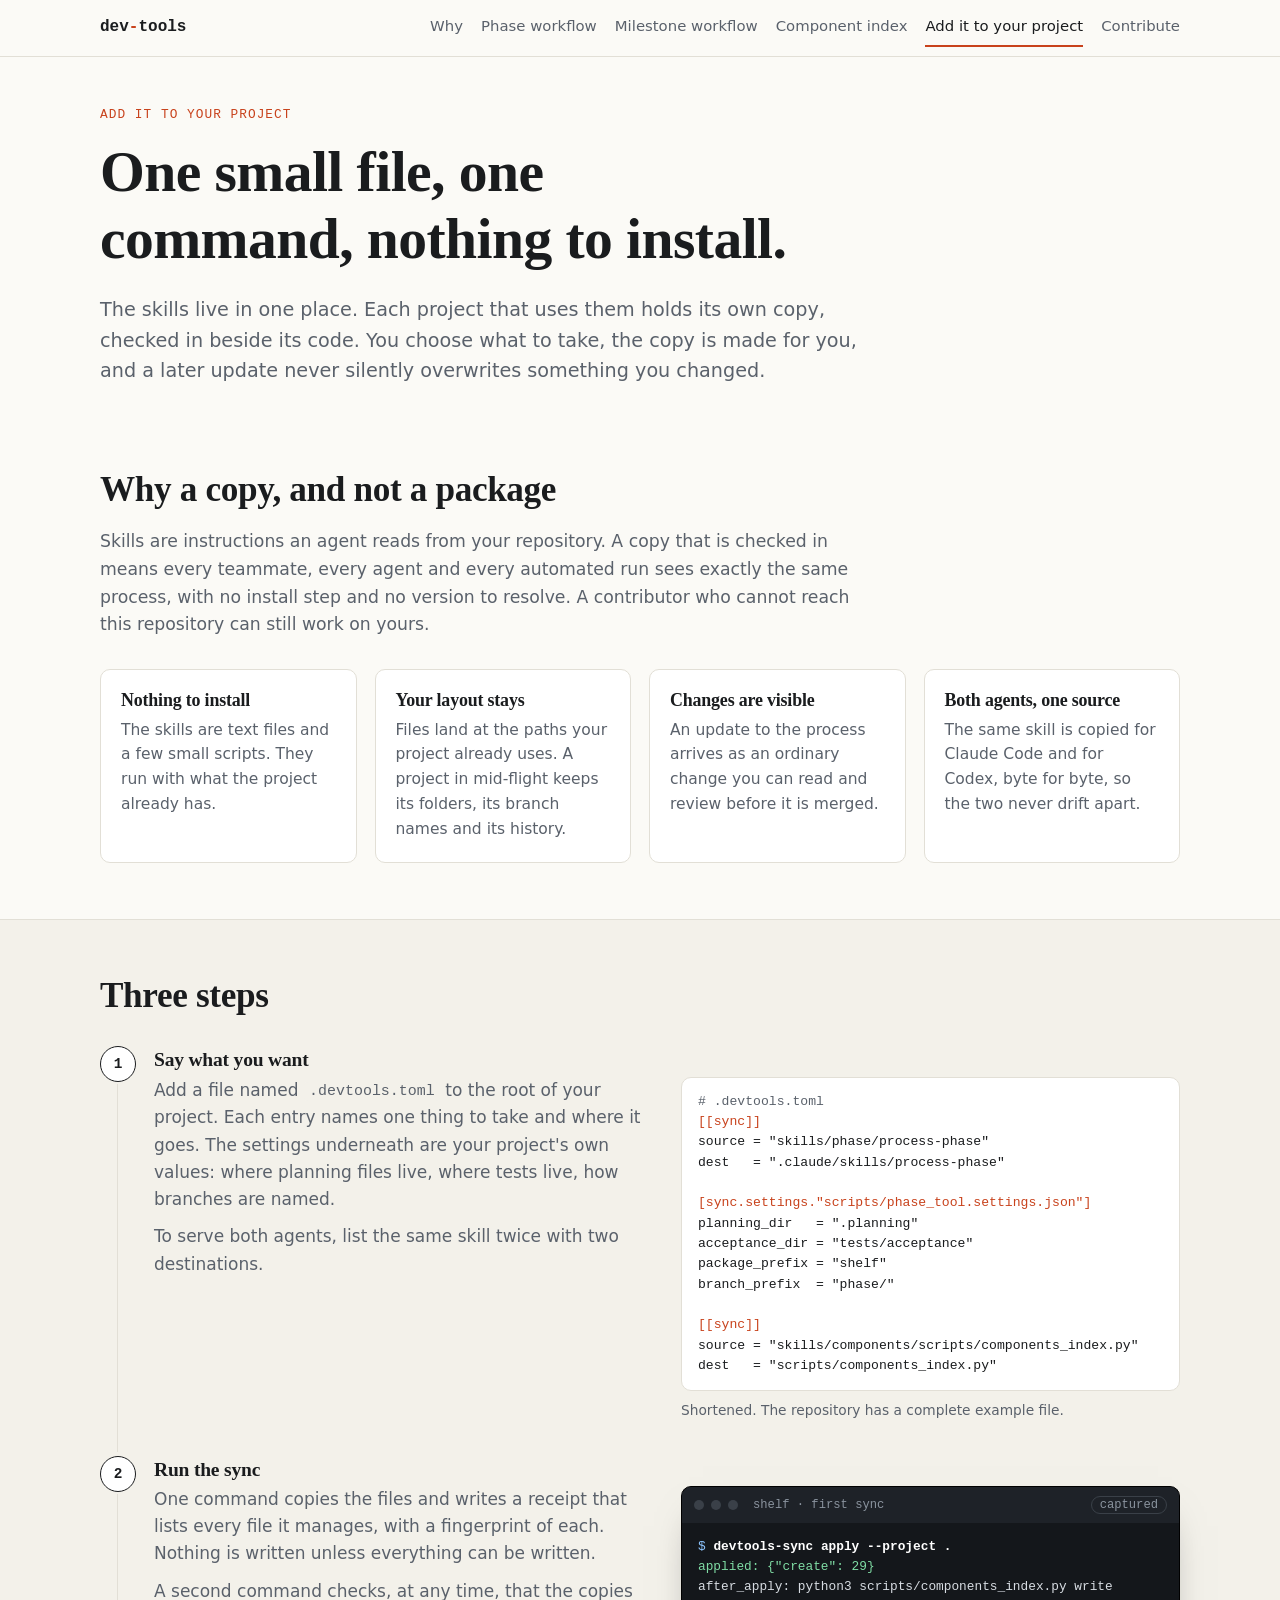
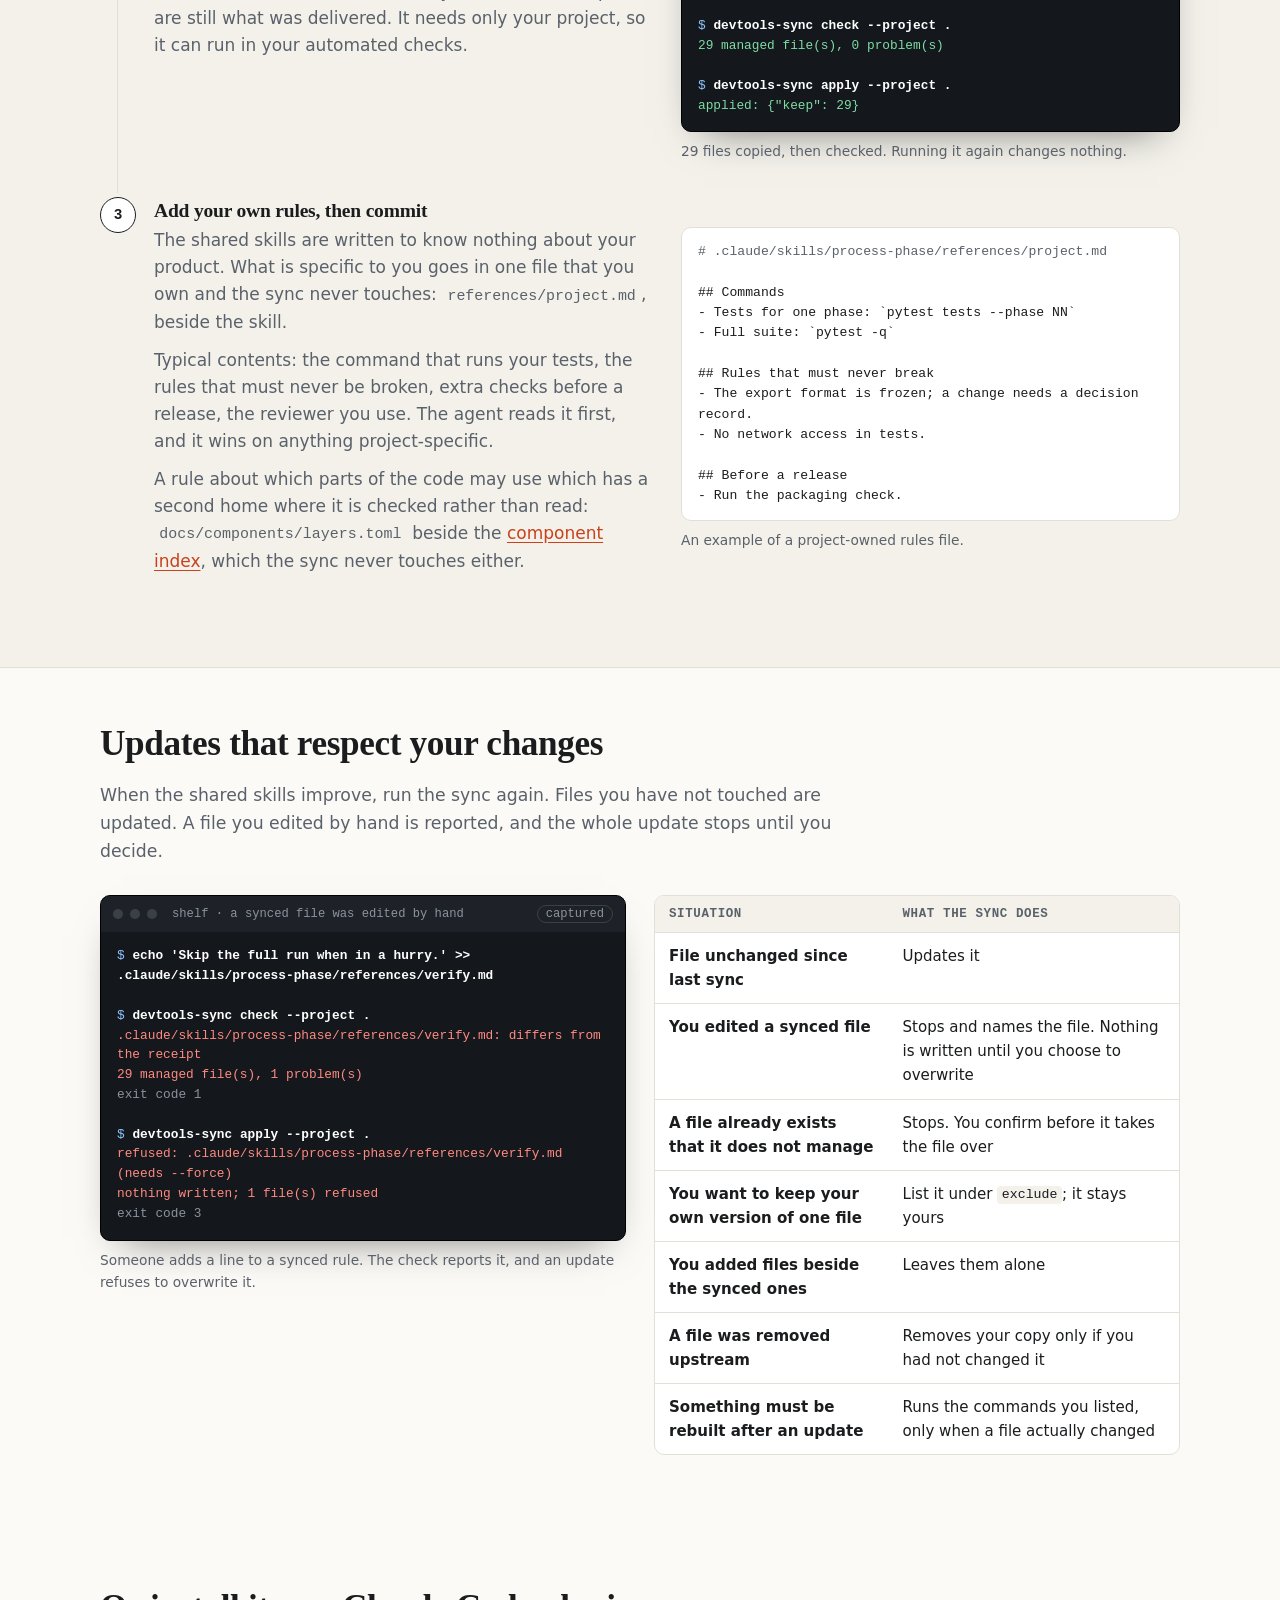
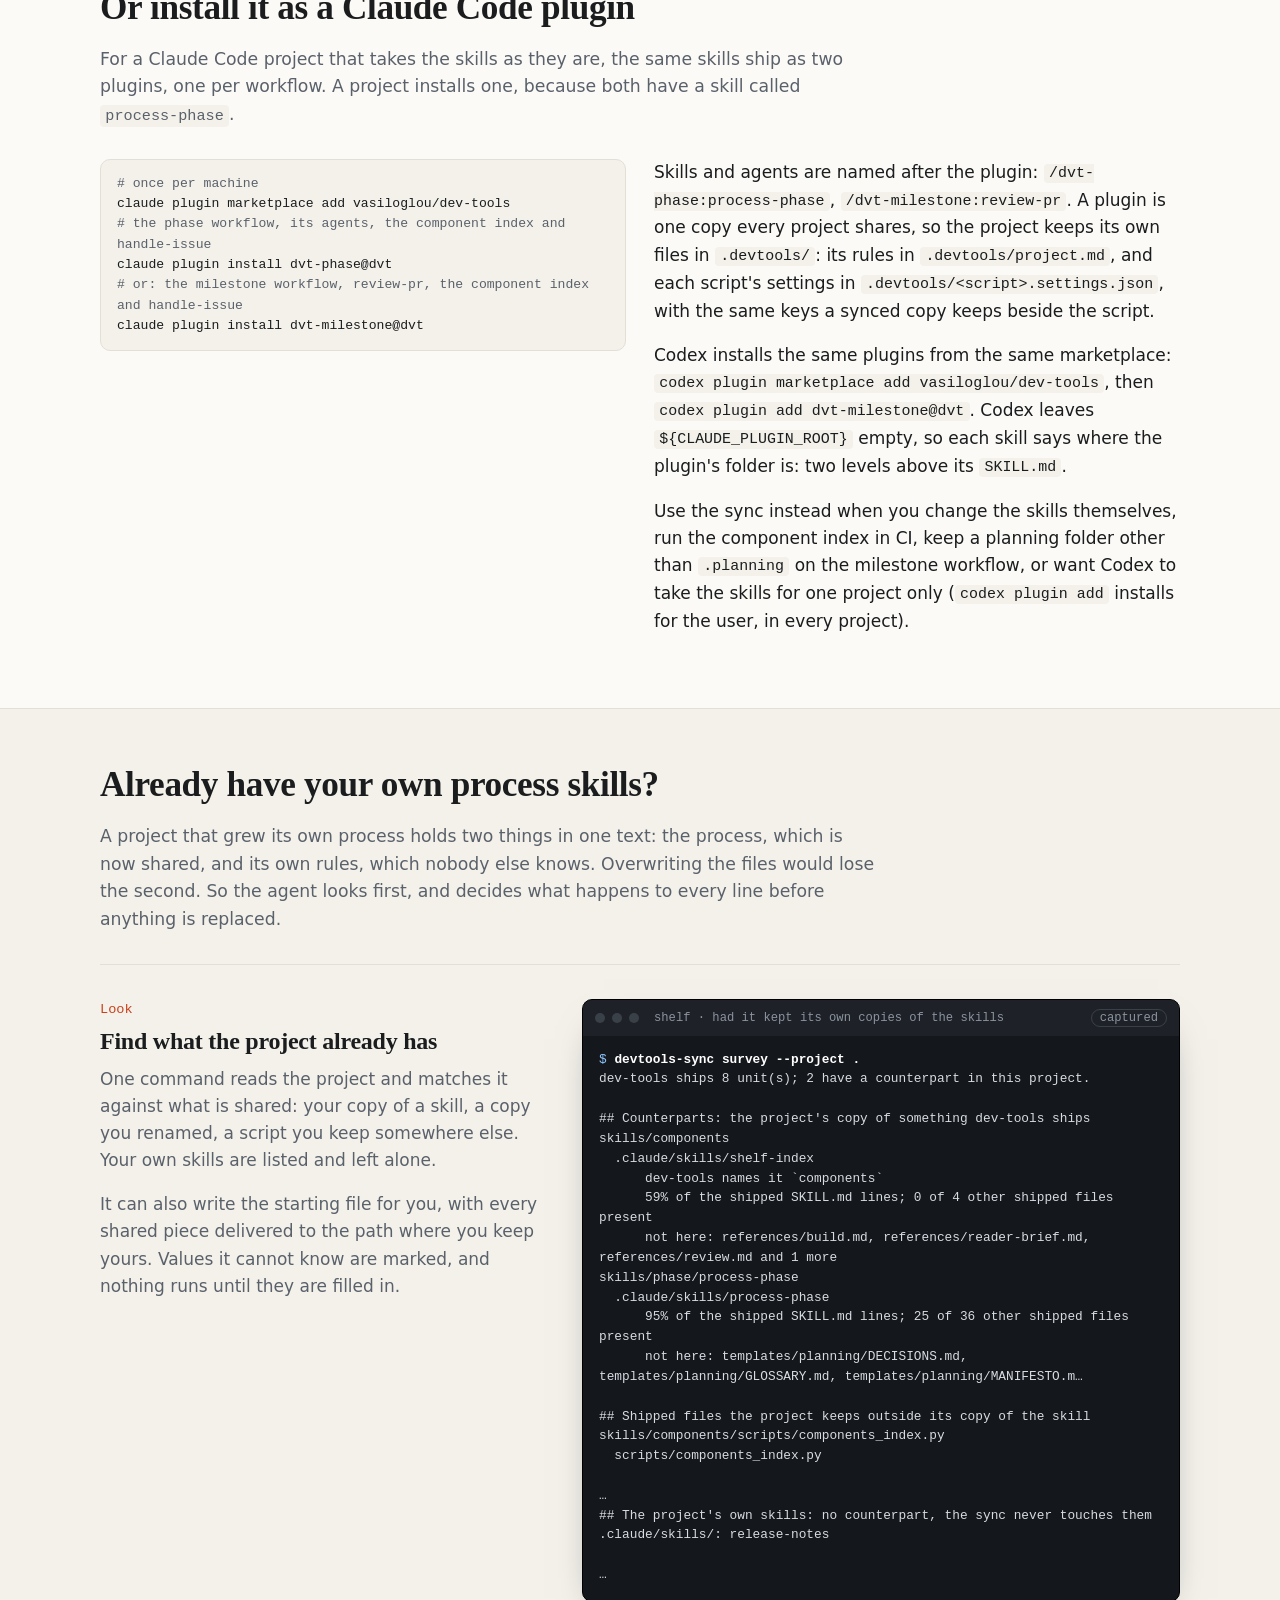
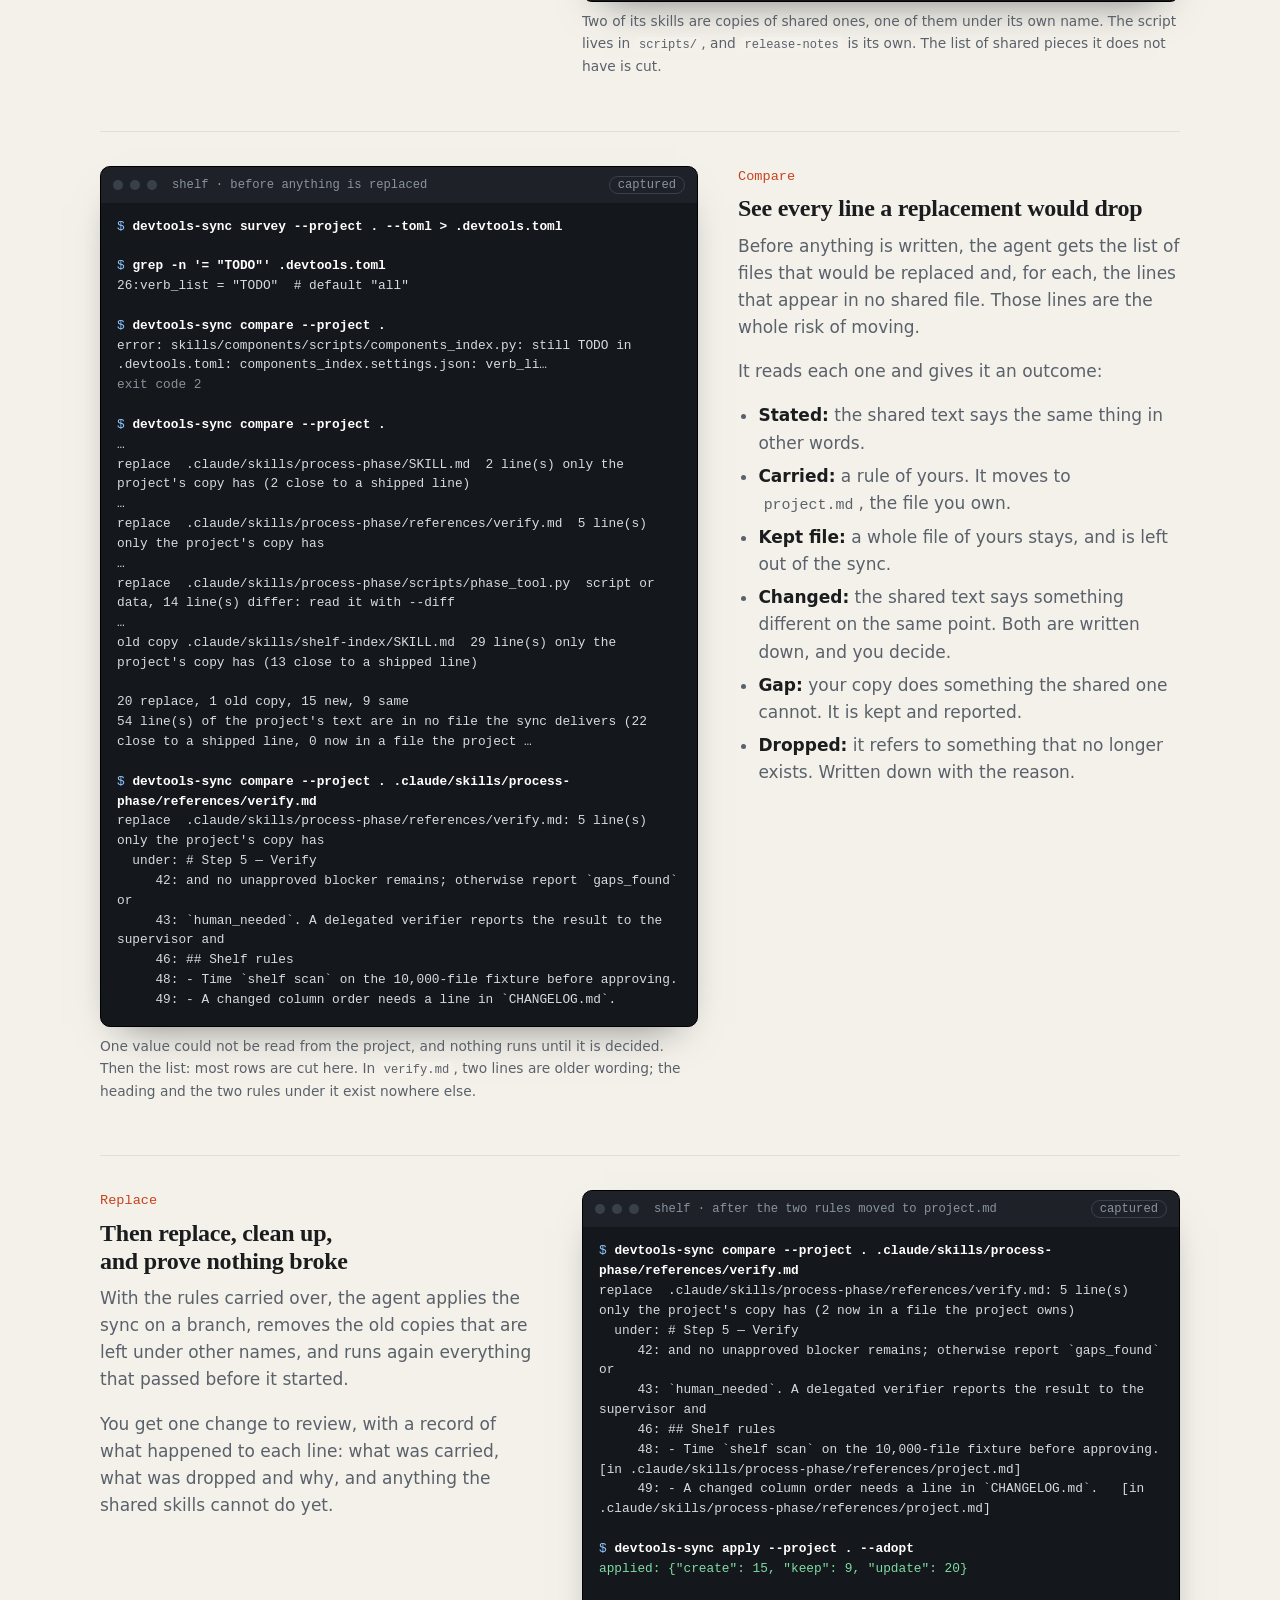
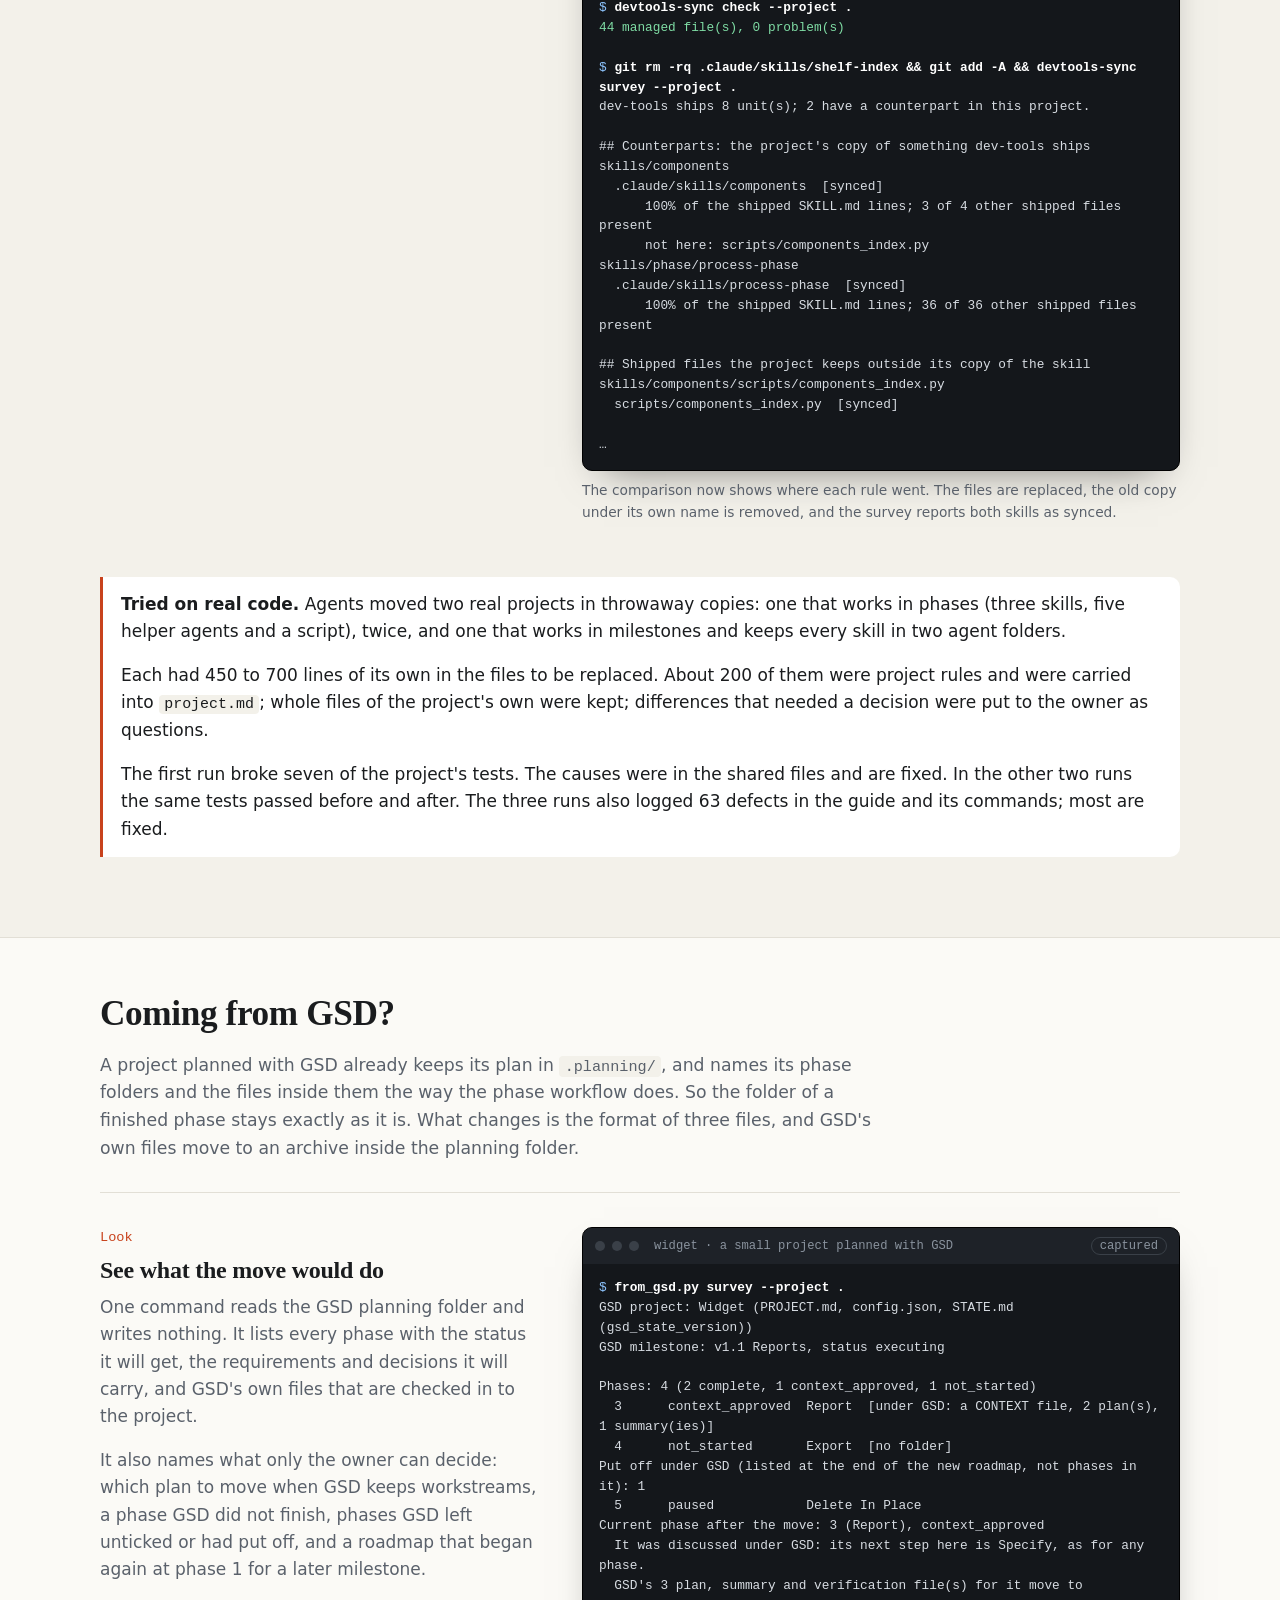
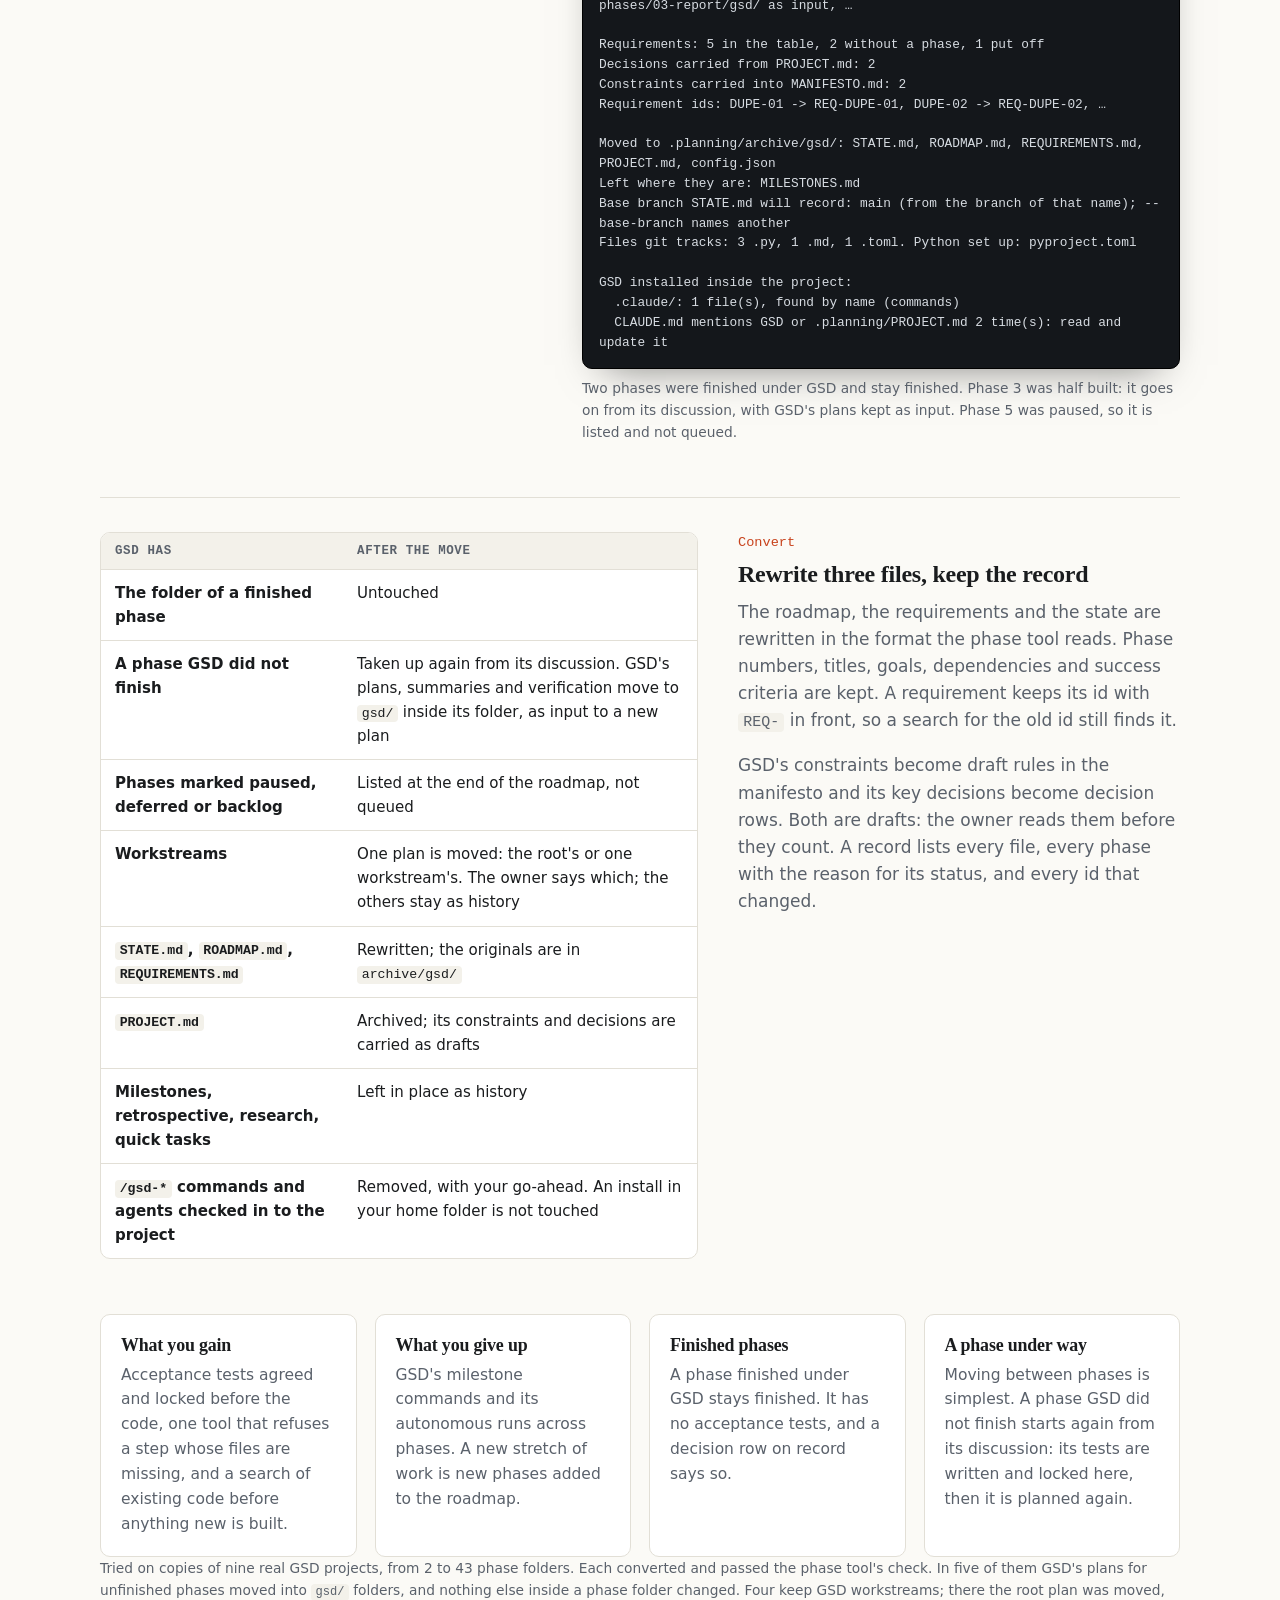
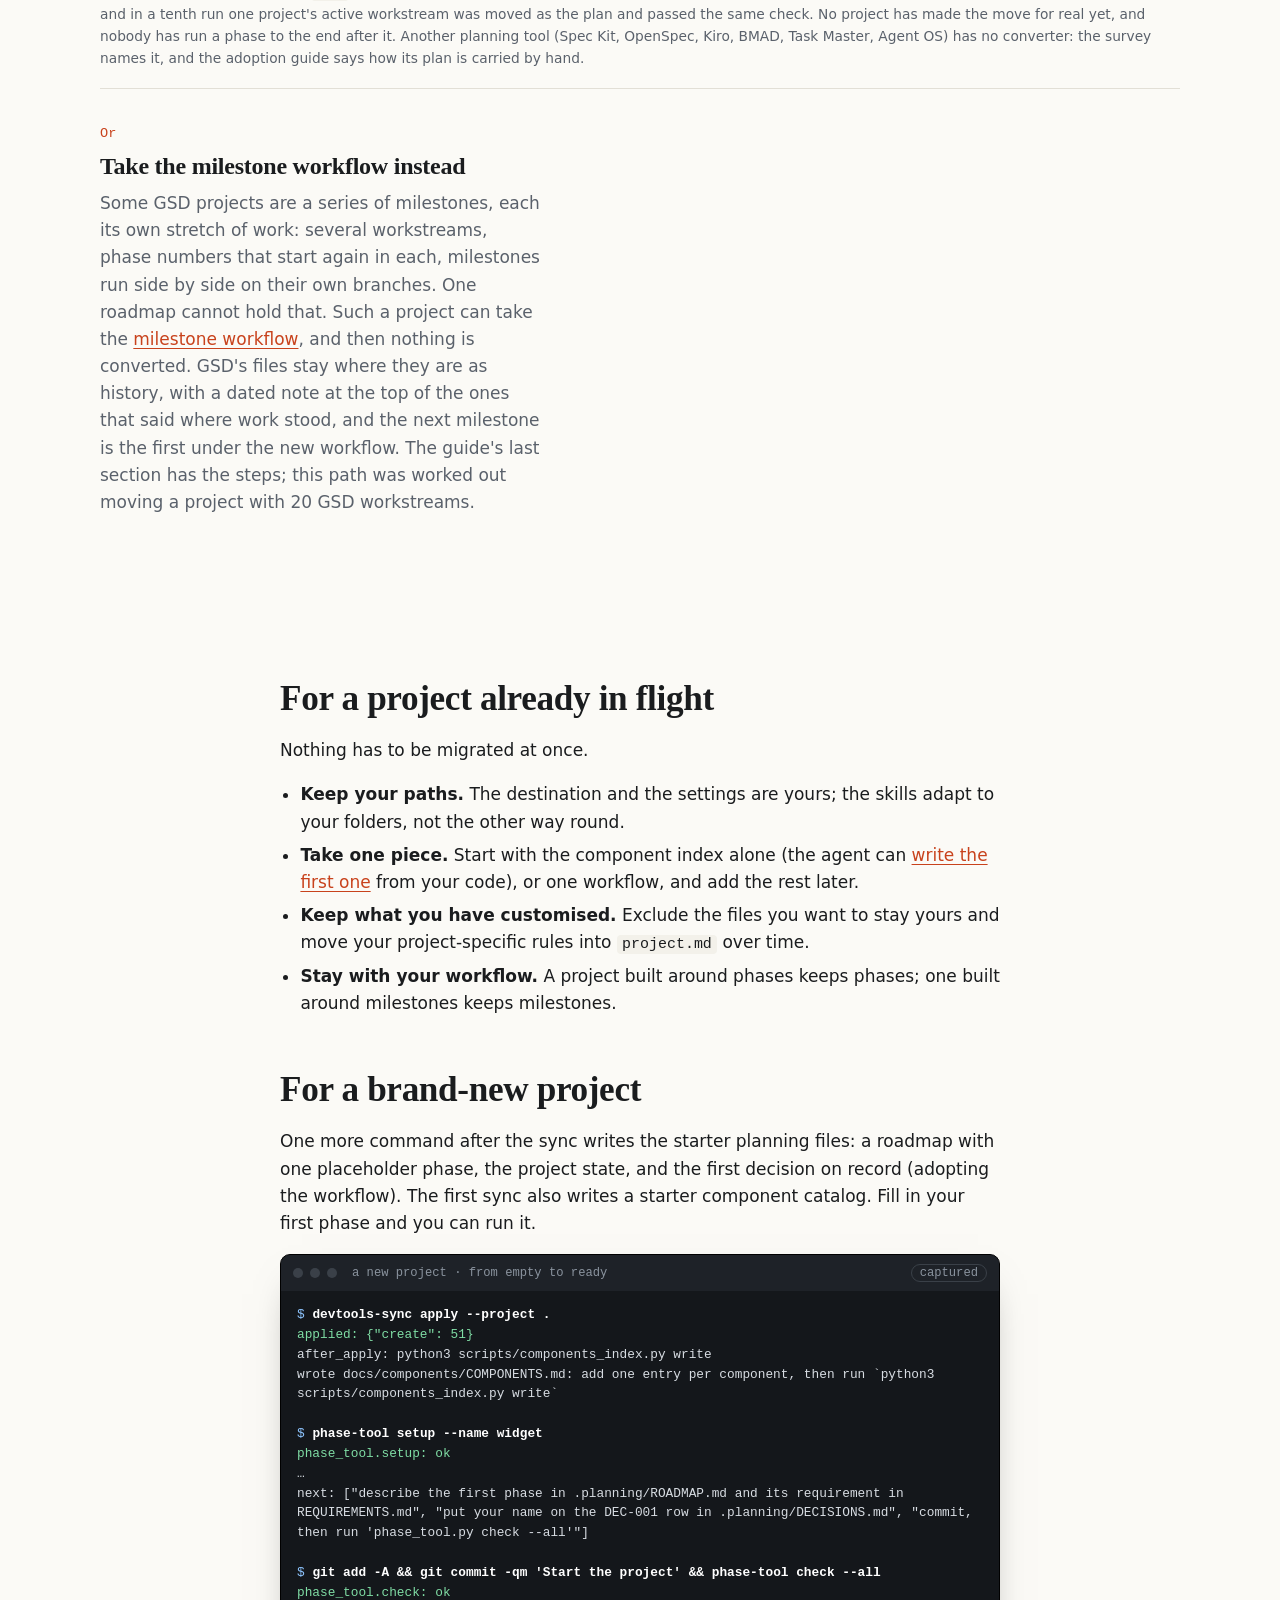
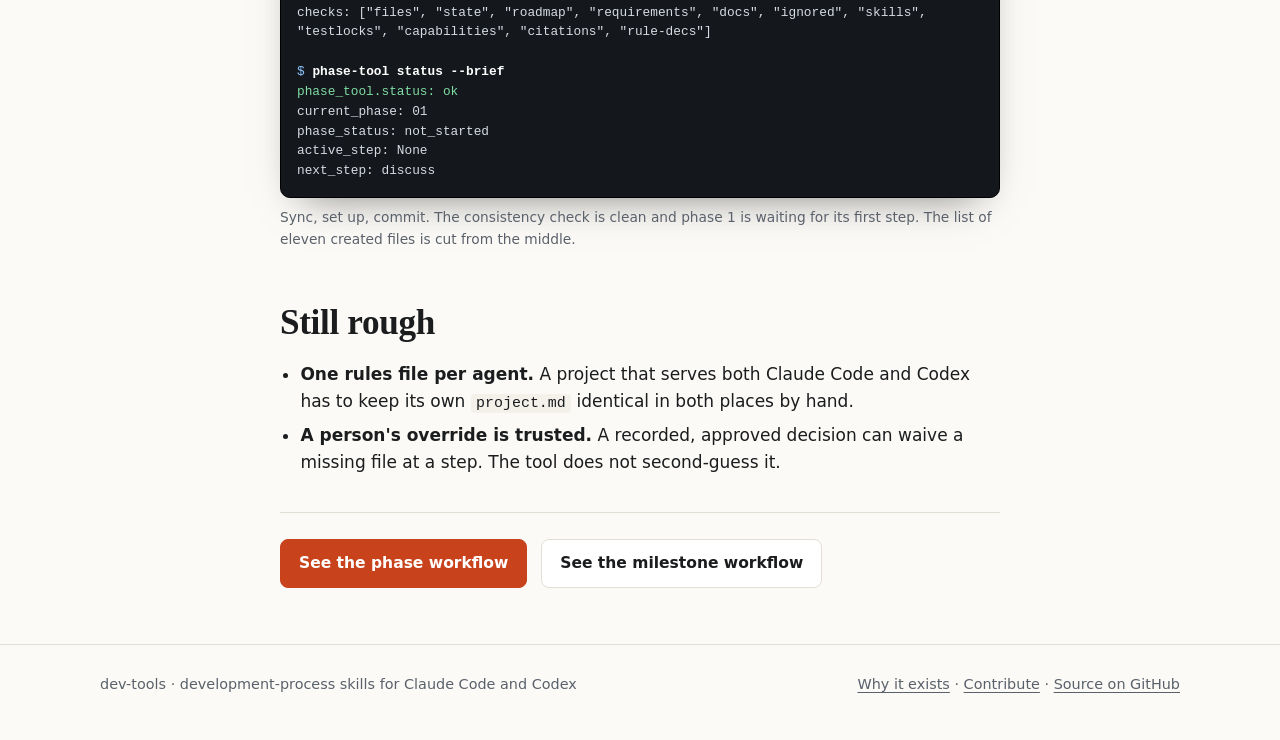
==== docs/adopt.html @ c12b3950 "Say how the plugins work under Codex, and release them as 0.1.2 Codex 0.163 installs these plugins f" ====
<!doctype html>
<html lang="en">
<head>
<meta charset="utf-8">
<meta name="viewport" content="width=device-width, initial-scale=1">
<title>Add it to your project · dev-tools</title>
<meta name="description" content="How a project takes the shared skills: one small file, one command, and nothing to install.">
<link rel="stylesheet" href="assets/style.css">
</head>
<body>
<header class="nav"><div class="wrap">
  <a class="brand" href="index.html">dev<span>-</span>tools</a>
  <nav>
    <a href="why.html">Why</a>
    <a href="phase.html">Phase workflow</a>
    <a href="milestone.html">Milestone workflow</a>
    <a href="components.html">Component index</a>
    <a href="adopt.html" aria-current="page">Add it to your project</a>
    <a href="contribute.html">Contribute</a>
  </nav>
</div></header>

<main>
<div class="page-head"><div class="wrap">
  <p class="eyebrow">Add it to your project</p>
  <h1>One small file, one command, nothing to install.</h1>
  <p class="lede">The skills live in one place. Each project that uses them holds its own copy, checked in beside its code. You choose what to take, the copy is made for you, and a later update never silently overwrites something you changed.</p>
</div></div>

<section><div class="wrap">
  <div class="section-head">
    <h2>Why a copy, and not a package</h2>
    <p>Skills are instructions an agent reads from your repository. A copy that is checked in means every teammate, every agent and every automated run sees exactly the same process, with no install step and no version to resolve. A contributor who cannot reach this repository can still work on yours.</p>
  </div>
  <div class="grid">
    <div class="card"><h3>Nothing to install</h3><p>The skills are text files and a few small scripts. They run with what the project already has.</p></div>
    <div class="card"><h3>Your layout stays</h3><p>Files land at the paths your project already uses. A project in mid-flight keeps its folders, its branch names and its history.</p></div>
    <div class="card"><h3>Changes are visible</h3><p>An update to the process arrives as an ordinary change you can read and review before it is merged.</p></div>
    <div class="card"><h3>Both agents, one source</h3><p>The same skill is copied for Claude Code and for Codex, byte for byte, so the two never drift apart.</p></div>
  </div>
</div></section>

<section class="band"><div class="wrap">
  <div class="section-head"><h2>Three steps</h2></div>
  <ol class="steps from1">
    <li>
      <h3>Say what you want</h3>
      <div class="two">
        <div>
          <p>Add a file named <code>.devtools.toml</code> to the root of your project. Each entry names one thing to take and where it goes. The settings underneath are your project's own values: where planning files live, where tests live, how branches are named.</p>
          <p>To serve both agents, list the same skill twice with two destinations.</p>
        </div>
        <div>
<pre class="code"><span class="dim"># .devtools.toml</span>
<span class="k">[[sync]]</span>
source = "skills/phase/process-phase"
dest   = ".claude/skills/process-phase"

<span class="k">[sync.settings."scripts/phase_tool.settings.json"]</span>
planning_dir   = ".planning"
acceptance_dir = "tests/acceptance"
package_prefix = "shelf"
branch_prefix  = "phase/"

<span class="k">[[sync]]</span>
source = "skills/components/scripts/components_index.py"
dest   = "scripts/components_index.py"</pre>
          <p class="caption">Shortened. The repository has a complete example file.</p>
        </div>
      </div>
    </li>
    <li>
      <h3>Run the sync</h3>
      <div class="two">
        <div>
          <p>One command copies the files and writes a receipt that lists every file it manages, with a fingerprint of each. Nothing is written unless everything can be written.</p>
          <p>A second command checks, at any time, that the copies are still what was delivered. It needs only your project, so it can run in your automated checks.</p>
        </div>
        <div>
<div class="term"><div class="bar"><i></i><i></i><i></i><b>shelf · first sync</b><em>captured</em></div>
<pre><span class="p">$</span> <span class="cmd">devtools-sync apply --project .</span>
<span class="ok">applied: {&quot;create&quot;: 29}</span>
after_apply: python3 scripts/components_index.py write

<span class="p">$</span> <span class="cmd">devtools-sync check --project .</span>
<span class="ok">29 managed file(s), 0 problem(s)</span>

<span class="p">$</span> <span class="cmd">devtools-sync apply --project .</span>
<span class="ok">applied: {&quot;keep&quot;: 29}</span></pre></div>
      <p class="caption">29 files copied, then checked. Running it again changes nothing.</p>
        </div>
      </div>
    </li>
    <li>
      <h3>Add your own rules, then commit</h3>
      <div class="two">
        <div>
          <p>The shared skills are written to know nothing about your product. What is specific to you goes in one file that you own and the sync never touches: <code>references/project.md</code>, beside the skill.</p>
          <p>Typical contents: the command that runs your tests, the rules that must never be broken, extra checks before a release, the reviewer you use. The agent reads it first, and it wins on anything project-specific.</p>
          <p>A rule about which parts of the code may use which has a second home where it is checked rather than read: <code>docs/components/layers.toml</code> beside the <a href="components.html">component index</a>, which the sync never touches either.</p>
        </div>
        <div>
<pre class="code"><span class="dim"># .claude/skills/process-phase/references/project.md</span>

## Commands
- Tests for one phase: `pytest tests --phase NN`
- Full suite: `pytest -q`

## Rules that must never break
- The export format is frozen; a change needs a decision record.
- No network access in tests.

## Before a release
- Run the packaging check.</pre>
          <p class="caption">An example of a project-owned rules file.</p>
        </div>
      </div>
    </li>
  </ol>
</div></section>

<section><div class="wrap">
  <div class="section-head">
    <h2>Updates that respect your changes</h2>
    <p>When the shared skills improve, run the sync again. Files you have not touched are updated. A file you edited by hand is reported, and the whole update stops until you decide.</p>
  </div>
  <div class="two">
    <div>
<div class="term"><div class="bar"><i></i><i></i><i></i><b>shelf · a synced file was edited by hand</b><em>captured</em></div>
<pre><span class="p">$</span> <span class="cmd">echo &#x27;Skip the full run when in a hurry.&#x27; &gt;&gt; .claude/skills/process-phase/references/verify.md</span>

<span class="p">$</span> <span class="cmd">devtools-sync check --project .</span>
<span class="bad">.claude/skills/process-phase/references/verify.md: differs from the receipt</span>
<span class="bad">29 managed file(s), 1 problem(s)</span>
<span class="dim">exit code 1</span>

<span class="p">$</span> <span class="cmd">devtools-sync apply --project .</span>
<span class="bad">refused: .claude/skills/process-phase/references/verify.md (needs --force)</span>
<span class="bad">nothing written; 1 file(s) refused</span>
<span class="dim">exit code 3</span></pre></div>
      <p class="caption">Someone adds a line to a synced rule. The check reports it, and an update refuses to overwrite it.</p>
    </div>
    <div>
      <div class="table-scroll"><table>
        <tr><th>Situation</th><th>What the sync does</th></tr>
        <tr><td>File unchanged since last sync</td><td>Updates it</td></tr>
        <tr><td>You edited a synced file</td><td>Stops and names the file. Nothing is written until you choose to overwrite</td></tr>
        <tr><td>A file already exists that it does not manage</td><td>Stops. You confirm before it takes the file over</td></tr>
        <tr><td>You want to keep your own version of one file</td><td>List it under <code>exclude</code>; it stays yours</td></tr>
        <tr><td>You added files beside the synced ones</td><td>Leaves them alone</td></tr>
        <tr><td>A file was removed upstream</td><td>Removes your copy only if you had not changed it</td></tr>
        <tr><td>Something must be rebuilt after an update</td><td>Runs the commands you listed, only when a file actually changed</td></tr>
      </table></div>
    </div>
  </div>
</div></section>

<section><div class="wrap">
  <div class="section-head">
    <h2>Or install it as a Claude Code plugin</h2>
    <p>For a Claude Code project that takes the skills as they are, the same skills ship as two plugins, one per workflow. A project installs one, because both have a skill called <code>process-phase</code>.</p>
  </div>
  <div class="two">
    <div>
<pre class="code"><span class="dim"># once per machine</span>
claude plugin marketplace add vasiloglou/dev-tools
<span class="dim"># the phase workflow, its agents, the component index and handle-issue</span>
claude plugin install dvt-phase@dvt
<span class="dim"># or: the milestone workflow, review-pr, the component index and handle-issue</span>
claude plugin install dvt-milestone@dvt</pre>
    </div>
    <div>
      <p>Skills and agents are named after the plugin: <code>/dvt-phase:process-phase</code>, <code>/dvt-milestone:review-pr</code>. A plugin is one copy every project shares, so the project keeps its own files in <code>.devtools/</code>: its rules in <code>.devtools/project.md</code>, and each script&#39;s settings in <code>.devtools/&lt;script&gt;.settings.json</code>, with the same keys a synced copy keeps beside the script.</p>
      <p>Codex installs the same plugins from the same marketplace: <code>codex plugin marketplace add vasiloglou/dev-tools</code>, then <code>codex plugin add dvt-milestone@dvt</code>. Codex leaves <code>${CLAUDE_PLUGIN_ROOT}</code> empty, so each skill says where the plugin&#39;s folder is: two levels above its <code>SKILL.md</code>.</p>
      <p>Use the sync instead when you change the skills themselves, run the component index in CI, keep a planning folder other than <code>.planning</code> on the milestone workflow, or want Codex to take the skills for one project only (<code>codex plugin add</code> installs for the user, in every project).</p>
    </div>
  </div>
</div></section>

<section class="band"><div class="wrap">
  <div class="section-head">
    <h2>Already have your own process skills?</h2>
    <p>A project that grew its own process holds two things in one text: the process, which is now shared, and its own rules, which nobody else knows. Overwriting the files would lose the second. So the agent looks first, and decides what happens to every line before anything is replaced.</p>
  </div>

  <div class="feature">
    <div>
      <span class="num">Look</span>
      <h3>Find what the project already has</h3>
      <p>One command reads the project and matches it against what is shared: your copy of a skill, a copy you renamed, a script you keep somewhere else. Your own skills are listed and left alone.</p>
      <p>It can also write the starting file for you, with every shared piece delivered to the path where you keep yours. Values it cannot know are marked, and nothing runs until they are filled in.</p>
    </div>
    <div>
<div class="term"><div class="bar"><i></i><i></i><i></i><b>shelf · had it kept its own copies of the skills</b><em>captured</em></div>
<pre><span class="p">$</span> <span class="cmd">devtools-sync survey --project .</span>
dev-tools ships 8 unit(s); 2 have a counterpart in this project.

## Counterparts: the project&#x27;s copy of something dev-tools ships
skills/components
  .claude/skills/shelf-index
      dev-tools names it `components`
      59% of the shipped SKILL.md lines; 0 of 4 other shipped files present
      not here: references/build.md, references/reader-brief.md, references/review.md and 1 more
skills/phase/process-phase
  .claude/skills/process-phase
      95% of the shipped SKILL.md lines; 25 of 36 other shipped files present
      not here: templates/planning/DECISIONS.md, templates/planning/GLOSSARY.md, templates/planning/MANIFESTO.m…

## Shipped files the project keeps outside its copy of the skill
skills/components/scripts/components_index.py
  scripts/components_index.py

…
## The project&#x27;s own skills: no counterpart, the sync never touches them
.claude/skills/: release-notes

…</pre></div>
      <p class="caption">Two of its skills are copies of shared ones, one of them under its own name. The script lives in <code>scripts/</code>, and <code>release-notes</code> is its own. The list of shared pieces it does not have is cut.</p>
    </div>
  </div>

  <div class="feature flip">
    <div>
      <span class="num">Compare</span>
      <h3>See every line a replacement would drop</h3>
      <p>Before anything is written, the agent gets the list of files that would be replaced and, for each, the lines that appear in no shared file. Those lines are the whole risk of moving.</p>
      <p>It reads each one and gives it an outcome:</p>
      <ul>
        <li><strong>Stated:</strong> the shared text says the same thing in other words.</li>
        <li><strong>Carried:</strong> a rule of yours. It moves to <code>project.md</code>, the file you own.</li>
        <li><strong>Kept file:</strong> a whole file of yours stays, and is left out of the sync.</li>
        <li><strong>Changed:</strong> the shared text says something different on the same point. Both are written down, and you decide.</li>
        <li><strong>Gap:</strong> your copy does something the shared one cannot. It is kept and reported.</li>
        <li><strong>Dropped:</strong> it refers to something that no longer exists. Written down with the reason.</li>
      </ul>
    </div>
    <div>
<div class="term"><div class="bar"><i></i><i></i><i></i><b>shelf · before anything is replaced</b><em>captured</em></div>
<pre><span class="p">$</span> <span class="cmd">devtools-sync survey --project . --toml &gt; .devtools.toml</span>

<span class="p">$</span> <span class="cmd">grep -n &#x27;= &quot;TODO&quot;&#x27; .devtools.toml</span>
26:verb_list = &quot;TODO&quot;  # default &quot;all&quot;

<span class="p">$</span> <span class="cmd">devtools-sync compare --project .</span>
error: skills/components/scripts/components_index.py: still TODO in .devtools.toml: components_index.settings.json: verb_li…
<span class="dim">exit code 2</span>

<span class="p">$</span> <span class="cmd">devtools-sync compare --project .</span>
…
replace  .claude/skills/process-phase/SKILL.md  2 line(s) only the project&#x27;s copy has (2 close to a shipped line)
…
replace  .claude/skills/process-phase/references/verify.md  5 line(s) only the project&#x27;s copy has
…
replace  .claude/skills/process-phase/scripts/phase_tool.py  script or data, 14 line(s) differ: read it with --diff
…
old copy .claude/skills/shelf-index/SKILL.md  29 line(s) only the project&#x27;s copy has (13 close to a shipped line)

20 replace, 1 old copy, 15 new, 9 same
54 line(s) of the project&#x27;s text are in no file the sync delivers (22 close to a shipped line, 0 now in a file the project …

<span class="p">$</span> <span class="cmd">devtools-sync compare --project . .claude/skills/process-phase/references/verify.md</span>
replace  .claude/skills/process-phase/references/verify.md: 5 line(s) only the project&#x27;s copy has
  under: # Step 5 — Verify
     42: and no unapproved blocker remains; otherwise report `gaps_found` or
     43: `human_needed`. A delegated verifier reports the result to the supervisor and
     46: ## Shelf rules
     48: - Time `shelf scan` on the 10,000-file fixture before approving.
     49: - A changed column order needs a line in `CHANGELOG.md`.</pre></div>
      <p class="caption">One value could not be read from the project, and nothing runs until it is decided. Then the list: most rows are cut here. In <code>verify.md</code>, two lines are older wording; the heading and the two rules under it exist nowhere else.</p>
    </div>
  </div>

  <div class="feature">
    <div>
      <span class="num">Replace</span>
      <h3>Then replace, clean up, and prove nothing broke</h3>
      <p>With the rules carried over, the agent applies the sync on a branch, removes the old copies that are left under other names, and runs again everything that passed before it started.</p>
      <p>You get one change to review, with a record of what happened to each line: what was carried, what was dropped and why, and anything the shared skills cannot do yet.</p>
    </div>
    <div>
<div class="term"><div class="bar"><i></i><i></i><i></i><b>shelf · after the two rules moved to project.md</b><em>captured</em></div>
<pre><span class="p">$</span> <span class="cmd">devtools-sync compare --project . .claude/skills/process-phase/references/verify.md</span>
replace  .claude/skills/process-phase/references/verify.md: 5 line(s) only the project&#x27;s copy has (2 now in a file the project owns)
  under: # Step 5 — Verify
     42: and no unapproved blocker remains; otherwise report `gaps_found` or
     43: `human_needed`. A delegated verifier reports the result to the supervisor and
     46: ## Shelf rules
     48: - Time `shelf scan` on the 10,000-file fixture before approving.   [in .claude/skills/process-phase/references/project.md]
     49: - A changed column order needs a line in `CHANGELOG.md`.   [in .claude/skills/process-phase/references/project.md]

<span class="p">$</span> <span class="cmd">devtools-sync apply --project . --adopt</span>
<span class="ok">applied: {&quot;create&quot;: 15, &quot;keep&quot;: 9, &quot;update&quot;: 20}</span>

<span class="p">$</span> <span class="cmd">devtools-sync check --project .</span>
<span class="ok">44 managed file(s), 0 problem(s)</span>

<span class="p">$</span> <span class="cmd">git rm -rq .claude/skills/shelf-index &amp;&amp; git add -A &amp;&amp; devtools-sync survey --project .</span>
dev-tools ships 8 unit(s); 2 have a counterpart in this project.

## Counterparts: the project&#x27;s copy of something dev-tools ships
skills/components
  .claude/skills/components  [synced]
      100% of the shipped SKILL.md lines; 3 of 4 other shipped files present
      not here: scripts/components_index.py
skills/phase/process-phase
  .claude/skills/process-phase  [synced]
      100% of the shipped SKILL.md lines; 36 of 36 other shipped files present

## Shipped files the project keeps outside its copy of the skill
skills/components/scripts/components_index.py
  scripts/components_index.py  [synced]

…</pre></div>
      <p class="caption">The comparison now shows where each rule went. The files are replaced, the old copy under its own name is removed, and the survey reports both skills as synced.</p>
    </div>
  </div>
  <div class="callout">
    <p><strong>Tried on real code.</strong> Agents moved two real projects in throwaway copies: one that works in phases (three skills, five helper agents and a script), twice, and one that works in milestones and keeps every skill in two agent folders.</p>
    <p>Each had 450 to 700 lines of its own in the files to be replaced. About 200 of them were project rules and were carried into <code>project.md</code>; whole files of the project&#39;s own were kept; differences that needed a decision were put to the owner as questions.</p>
    <p>The first run broke seven of the project&#39;s tests. The causes were in the shared files and are fixed. In the other two runs the same tests passed before and after. The three runs also logged 63 defects in the guide and its commands; most are fixed.</p>
  </div>
</div></section>

<section id="from-gsd"><div class="wrap">
  <div class="section-head">
    <h2>Coming from GSD?</h2>
    <p>A project planned with GSD already keeps its plan in <code>.planning/</code>, and names its phase folders and the files inside them the way the phase workflow does. So the folder of a finished phase stays exactly as it is. What changes is the format of three files, and GSD&#39;s own files move to an archive inside the planning folder.</p>
  </div>

  <div class="feature">
    <div>
      <span class="num">Look</span>
      <h3>See what the move would do</h3>
      <p>One command reads the GSD planning folder and writes nothing. It lists every phase with the status it will get, the requirements and decisions it will carry, and GSD&#39;s own files that are checked in to the project.</p>
      <p>It also names what only the owner can decide: which plan to move when GSD keeps workstreams, a phase GSD did not finish, phases GSD left unticked or had put off, and a roadmap that began again at phase 1 for a later milestone.</p>
    </div>
    <div>
<div class="term"><div class="bar"><i></i><i></i><i></i><b>widget · a small project planned with GSD</b><em>captured</em></div>
<pre><span class="p">$</span> <span class="cmd">from_gsd.py survey --project .</span>
GSD project: Widget (PROJECT.md, config.json, STATE.md (gsd_state_version))
GSD milestone: v1.1 Reports, status executing

Phases: 4 (2 complete, 1 context_approved, 1 not_started)
  3      context_approved  Report  [under GSD: a CONTEXT file, 2 plan(s), 1 summary(ies)]
  4      not_started       Export  [no folder]
Put off under GSD (listed at the end of the new roadmap, not phases in it): 1
  5      paused            Delete In Place
Current phase after the move: 3 (Report), context_approved
  It was discussed under GSD: its next step here is Specify, as for any phase.
  GSD&#39;s 3 plan, summary and verification file(s) for it move to phases/03-report/gsd/ as input, …

Requirements: 5 in the table, 2 without a phase, 1 put off
Decisions carried from PROJECT.md: 2
Constraints carried into MANIFESTO.md: 2
Requirement ids: DUPE-01 -&gt; REQ-DUPE-01, DUPE-02 -&gt; REQ-DUPE-02, …

Moved to .planning/archive/gsd/: STATE.md, ROADMAP.md, REQUIREMENTS.md, PROJECT.md, config.json
Left where they are: MILESTONES.md
Base branch STATE.md will record: main (from the branch of that name); --base-branch names another
Files git tracks: 3 .py, 1 .md, 1 .toml. Python set up: pyproject.toml

GSD installed inside the project:
  .claude/: 1 file(s), found by name (commands)
  CLAUDE.md mentions GSD or .planning/PROJECT.md 2 time(s): read and update it</pre></div>
      <p class="caption">Two phases were finished under GSD and stay finished. Phase 3 was half built: it goes on from its discussion, with GSD&#39;s plans kept as input. Phase 5 was paused, so it is listed and not queued.</p>
    </div>
  </div>

  <div class="feature flip">
    <div>
      <span class="num">Convert</span>
      <h3>Rewrite three files, keep the record</h3>
      <p>The roadmap, the requirements and the state are rewritten in the format the phase tool reads. Phase numbers, titles, goals, dependencies and success criteria are kept. A requirement keeps its id with <code>REQ-</code> in front, so a search for the old id still finds it.</p>
      <p>GSD&#39;s constraints become draft rules in the manifesto and its key decisions become decision rows. Both are drafts: the owner reads them before they count. A record lists every file, every phase with the reason for its status, and every id that changed.</p>
    </div>
    <div>
      <div class="table-scroll">
      <table>
        <thead><tr><th>GSD has</th><th>After the move</th></tr></thead>
        <tbody>
          <tr><td>The folder of a finished phase</td><td>Untouched</td></tr>
          <tr><td>A phase GSD did not finish</td><td>Taken up again from its discussion. GSD&#39;s plans, summaries and verification move to <code>gsd/</code> inside its folder, as input to a new plan</td></tr>
          <tr><td>Phases marked paused, deferred or backlog</td><td>Listed at the end of the roadmap, not queued</td></tr>
          <tr><td>Workstreams</td><td>One plan is moved: the root&#39;s or one workstream&#39;s. The owner says which; the others stay as history</td></tr>
          <tr><td><code>STATE.md</code>, <code>ROADMAP.md</code>, <code>REQUIREMENTS.md</code></td><td>Rewritten; the originals are in <code>archive/gsd/</code></td></tr>
          <tr><td><code>PROJECT.md</code></td><td>Archived; its constraints and decisions are carried as drafts</td></tr>
          <tr><td>Milestones, retrospective, research, quick tasks</td><td>Left in place as history</td></tr>
          <tr><td><code>/gsd-*</code> commands and agents checked in to the project</td><td>Removed, with your go-ahead. An install in your home folder is not touched</td></tr>
        </tbody>
      </table>
      </div>
    </div>
  </div>

  <div class="grid">
    <div class="card"><h3>What you gain</h3><p>Acceptance tests agreed and locked before the code, one tool that refuses a step whose files are missing, and a search of existing code before anything new is built.</p></div>
    <div class="card"><h3>What you give up</h3><p>GSD&#39;s milestone commands and its autonomous runs across phases. A new stretch of work is new phases added to the roadmap.</p></div>
    <div class="card"><h3>Finished phases</h3><p>A phase finished under GSD stays finished. It has no acceptance tests, and a decision row on record says so.</p></div>
    <div class="card"><h3>A phase under way</h3><p>Moving between phases is simplest. A phase GSD did not finish starts again from its discussion: its tests are written and locked here, then it is planned again.</p></div>
  </div>
  <p class="caption">Tried on copies of nine real GSD projects, from 2 to 43 phase folders. Each converted and passed the phase tool&#39;s check. In five of them GSD&#39;s plans for unfinished phases moved into <code>gsd/</code> folders, and nothing else inside a phase folder changed. Four keep GSD workstreams; there the root plan was moved, and in a tenth run one project&#39;s active workstream was moved as the plan and passed the same check. No project has made the move for real yet, and nobody has run a phase to the end after it. Another planning tool (Spec Kit, OpenSpec, Kiro, BMAD, Task Master, Agent OS) has no converter: the survey names it, and the adoption guide says how its plan is carried by hand.</p>
  <div class="feature">
    <div>
      <span class="num">Or</span>
      <h3>Take the milestone workflow instead</h3>
      <p>Some GSD projects are a series of milestones, each its own stretch of work: several workstreams, phase numbers that start again in each, milestones run side by side on their own branches. One roadmap cannot hold that. Such a project can take the <a href="milestone.html">milestone workflow</a>, and then nothing is converted. GSD&#39;s files stay where they are as history, with a dated note at the top of the ones that said where work stood, and the next milestone is the first under the new workflow. The guide&#39;s last section has the steps; this path was worked out moving a project with 20 GSD workstreams.</p>
    </div>
  </div>
</div></section>

<section><div class="wrap narrow">
  <h2>For a project already in flight</h2>
  <p>Nothing has to be migrated at once.</p>
  <ul>
    <li><strong>Keep your paths.</strong> The destination and the settings are yours; the skills adapt to your folders, not the other way round.</li>
    <li><strong>Take one piece.</strong> Start with the component index alone (the agent can <a href="components.html">write the first one</a> from your code), or one workflow, and add the rest later.</li>
    <li><strong>Keep what you have customised.</strong> Exclude the files you want to stay yours and move your project-specific rules into <code>project.md</code> over time.</li>
    <li><strong>Stay with your workflow.</strong> A project built around phases keeps phases; one built around milestones keeps milestones.</li>
  </ul>
  <h2>For a brand-new project</h2>
  <p>One more command after the sync writes the starter planning files: a roadmap with one placeholder phase, the project state, and the first decision on record (adopting the workflow). The first sync also writes a starter component catalog. Fill in your first phase and you can run it.</p>
<div class="term"><div class="bar"><i></i><i></i><i></i><b>a new project · from empty to ready</b><em>captured</em></div>
<pre><span class="p">$</span> <span class="cmd">devtools-sync apply --project .</span>
<span class="ok">applied: {&quot;create&quot;: 51}</span>
after_apply: python3 scripts/components_index.py write
wrote docs/components/COMPONENTS.md: add one entry per component, then run `python3 scripts/components_index.py write`

<span class="p">$</span> <span class="cmd">phase-tool setup --name widget</span>
<span class="ok">phase_tool.setup: ok</span>
…
next: [&quot;describe the first phase in .planning/ROADMAP.md and its requirement in REQUIREMENTS.md&quot;, &quot;put your name on the DEC-001 row in .planning/DECISIONS.md&quot;, &quot;commit, then run &#x27;phase_tool.py check --all&#x27;&quot;]

<span class="p">$</span> <span class="cmd">git add -A &amp;&amp; git commit -qm &#x27;Start the project&#x27; &amp;&amp; phase-tool check --all</span>
<span class="ok">phase_tool.check: ok</span>
checks: [&quot;files&quot;, &quot;state&quot;, &quot;roadmap&quot;, &quot;requirements&quot;, &quot;docs&quot;, &quot;ignored&quot;, &quot;skills&quot;, &quot;testlocks&quot;, &quot;capabilities&quot;, &quot;citations&quot;, &quot;rule-decs&quot;]

<span class="p">$</span> <span class="cmd">phase-tool status --brief</span>
<span class="ok">phase_tool.status: ok</span>
current_phase: 01
phase_status: not_started
active_step: None
next_step: discuss</pre></div>
      <p class="caption">Sync, set up, commit. The consistency check is clean and phase 1 is waiting for its first step. The list of eleven created files is cut from the middle.</p>
  <h2>Still rough</h2>
  <ul>
    <li><strong>One rules file per agent.</strong> A project that serves both Claude Code and Codex has to keep its own <code>project.md</code> identical in both places by hand.</li>
    <li><strong>A person's override is trusted.</strong> A recorded, approved decision can waive a missing file at a step. The tool does not second-guess it.</li>
  </ul>
  <div class="next">
    <a class="btn primary" href="phase.html">See the phase workflow</a>
    <a class="btn" href="milestone.html">See the milestone workflow</a>
  </div>
</div></section>
</main>

<footer><div class="wrap">
  <span>dev-tools · development-process skills for Claude Code and Codex</span>
  <span><a href="why.html">Why it exists</a> · <a href="contribute.html">Contribute</a> · <a href="https://github.com/vasiloglou/dev-tools">Source on GitHub</a></span>
</div></footer>
</body>
</html>
---- docs/assets/style.css ----
/* dev-tools documentation site. Plain CSS, no build step. */

:root {
  --bg: #fbfaf6;
  --surface: #ffffff;
  --sunk: #f3f1ea;
  --ink: #1a1c1e;
  --muted: #5a616b;
  --line: #e2dfd6;
  --accent: #c8421c;
  --accent-ink: #ffffff;
  --ok: #17794d;
  --bad: #b3261e;
  --gate: #8a5a00;
  --gate-bg: #fff4d6;
  --term-bg: #14171b;
  --term-bar: #1e2228;
  --term-ink: #d7dce2;
  --term-dim: #8a939e;
  --term-ok: #7fdca4;
  --term-bad: #ff8a80;
  --term-warn: #f0c761;
  --term-key: #8ec5ff;
  --serif: "Iowan Old Style", "Palatino Linotype", Palatino, Georgia, ui-serif, serif;
  --sans: system-ui, -apple-system, "Segoe UI", Roboto, "Helvetica Neue", Arial, sans-serif;
  --mono: ui-monospace, "SF Mono", SFMono-Regular, Menlo, Consolas, "Liberation Mono", monospace;
  --measure: 68ch;
  --radius: 10px;
}

@media (prefers-color-scheme: dark) {
  :root {
    --bg: #101214;
    --surface: #171a1d;
    --sunk: #1c2024;
    --ink: #e9e6df;
    --muted: #a0a7b0;
    --line: #2b3036;
    --accent: #ff8257;
    --accent-ink: #14110f;
    --ok: #6fd39a;
    --bad: #ff8a80;
    --gate: #f0c761;
    --gate-bg: #2e2710;
    --term-bg: #0b0d0f;
    --term-bar: #171a1d;
  }
}

* { box-sizing: border-box; }
html { -webkit-text-size-adjust: 100%; scroll-behavior: smooth; }
body {
  margin: 0;
  background: var(--bg);
  color: var(--ink);
  font: 17px/1.6 var(--sans);
}
img, svg { max-width: 100%; height: auto; }
a { color: var(--accent); text-underline-offset: 3px; }
a:hover { text-decoration-thickness: 2px; }
code, kbd, pre { font-family: var(--mono); }
code { font-size: 0.88em; background: var(--sunk); padding: 0.1em 0.35em; border-radius: 4px; }
h1, h2, h3 { font-family: var(--serif); font-weight: 600; line-height: 1.15; letter-spacing: -0.01em; text-wrap: balance; }
h1 { font-size: clamp(2.2rem, 5.2vw, 3.6rem); margin: 0 0 0.4em; }
h2 { font-size: clamp(1.6rem, 3.2vw, 2.2rem); margin: 0 0 0.5em; }
h3 { font-size: 1.25rem; margin: 1.6em 0 0.4em; }
p { margin: 0 0 1em; }
ul, ol { padding-left: 1.2em; margin: 0 0 1em; }
li { margin-bottom: 0.35em; }

.wrap { max-width: 1120px; margin: 0 auto; padding: 0 20px; }
.narrow { max-width: 760px; }

/* Top bar */
.nav { position: sticky; top: 0; z-index: 10; background: color-mix(in srgb, var(--bg) 88%, transparent); backdrop-filter: blur(8px); border-bottom: 1px solid var(--line); }
.nav .wrap { display: flex; align-items: center; gap: 20px; min-height: 56px; flex-wrap: wrap; }
.brand { font-family: var(--mono); font-weight: 700; color: var(--ink); text-decoration: none; font-size: 1rem; }
.brand span { color: var(--accent); }
.nav nav { display: flex; gap: 4px 18px; flex-wrap: wrap; margin-left: auto; font-size: 0.93rem; }
.nav nav a { color: var(--muted); text-decoration: none; padding: 6px 0; border-bottom: 2px solid transparent; }
.nav nav a:hover, .nav nav a[aria-current="page"] { color: var(--ink); border-bottom-color: var(--accent); }

/* Hero */
.hero { padding: 64px 0 40px; }
.hero .wrap { display: grid; grid-template-columns: minmax(0, 1.05fr) minmax(0, 1fr); gap: 48px; align-items: center; }
.eyebrow { font-family: var(--mono); font-size: 0.8rem; letter-spacing: 0.08em; text-transform: uppercase; color: var(--accent); margin-bottom: 14px; }
.lede { font-size: 1.2rem; color: var(--muted); max-width: 34em; }
.cta { display: flex; gap: 12px; flex-wrap: wrap; margin-top: 26px; }
.btn { display: inline-block; padding: 11px 18px; border-radius: 8px; text-decoration: none; font-weight: 600; font-size: 0.97rem; border: 1px solid var(--line); color: var(--ink); background: var(--surface); }
.btn.primary { background: var(--accent); color: var(--accent-ink); border-color: var(--accent); }
.btn:hover { transform: translateY(-1px); }

/* Sections */
section { padding: 56px 0; }
section.band { background: var(--sunk); border-top: 1px solid var(--line); border-bottom: 1px solid var(--line); }
.section-head { max-width: 46em; margin-bottom: 30px; }
.section-head p { color: var(--muted); font-size: 1.08rem; }
.page-head { padding: 48px 0 8px; }
.page-head p.lede { max-width: 40em; }

/* Feature rows: text beside a frame */
.feature { display: grid; grid-template-columns: minmax(0, 0.85fr) minmax(0, 1.15fr); gap: 40px; align-items: start; padding: 34px 0; border-top: 1px solid var(--line); }
.feature:first-of-type { border-top: 0; }
.feature.flip { grid-template-columns: minmax(0, 1.15fr) minmax(0, 0.85fr); }
.feature.flip > :first-child { order: 2; }
.feature h3 { margin-top: 0; font-size: 1.5rem; }
.feature .num { font-family: var(--mono); color: var(--accent); font-size: 0.85rem; display: block; margin-bottom: 8px; }
.feature p { color: var(--muted); }
.feature p strong { color: var(--ink); }
.feature li { color: var(--muted); }
.feature li strong { color: var(--ink); }

/* Cards */
.grid { display: grid; gap: 18px; grid-template-columns: repeat(auto-fit, minmax(240px, 1fr)); }
.card { background: var(--surface); border: 1px solid var(--line); border-radius: var(--radius); padding: 20px; }
.card h3 { margin: 0 0 0.4em; font-size: 1.12rem; }
.card p { color: var(--muted); margin: 0; font-size: 0.97rem; }
.card .without { font-size: 0.82rem; font-family: var(--mono); color: var(--bad); display: block; margin-bottom: 8px; }
.card .with { font-size: 0.82rem; font-family: var(--mono); color: var(--ok); display: block; margin: 12px 0 6px; }
a.card { text-decoration: none; color: inherit; display: block; }
a.card:hover { border-color: var(--accent); }
a.card .more { color: var(--accent); font-weight: 600; font-size: 0.93rem; display: block; margin-top: 12px; }

/* Terminal frame */
.term { background: var(--term-bg); color: var(--term-ink); border-radius: var(--radius); overflow: hidden; border: 1px solid #000; box-shadow: 0 18px 40px -22px rgba(0, 0, 0, 0.55); margin: 0 0 8px; }
.term .bar { display: flex; align-items: center; gap: 7px; padding: 9px 12px; background: var(--term-bar); font: 0.76rem var(--mono); color: var(--term-dim); }
.term .bar i { width: 10px; height: 10px; border-radius: 50%; background: #3a4048; display: inline-block; }
.term .bar b { font-weight: 400; margin-left: 8px; overflow: hidden; text-overflow: ellipsis; white-space: nowrap; }
.term .bar em { margin-left: auto; font-style: normal; border: 1px solid #3a4048; border-radius: 99px; padding: 1px 8px; white-space: nowrap; }
.term pre { margin: 0; padding: 14px 16px 16px; overflow-x: auto; font-size: 0.8rem; line-height: 1.55; tab-size: 4; white-space: pre-wrap; overflow-wrap: anywhere; }
.term .p { color: var(--term-key); }
.term .ok { color: var(--term-ok); }
.term .cmd { color: #fff; font-weight: 600; }
.term .bad { color: var(--term-bad); }
.term .warn { color: var(--term-warn); }
.term .dim { color: var(--term-dim); }
.term .hl { background: rgba(240, 199, 97, 0.16); border-radius: 3px; }
.caption { font-size: 0.86rem; color: var(--muted); margin: 0 0 1.4em; }

/* Conversation frame */
.chat { background: var(--surface); border: 1px solid var(--line); border-radius: var(--radius); padding: 6px 16px; margin: 0 0 8px; }
.chat .turn { padding: 12px 0; border-top: 1px dashed var(--line); display: grid; grid-template-columns: 62px minmax(0, 1fr); gap: 10px; font-size: 0.95rem; }
.chat .turn:first-child { border-top: 0; }
.chat .who { font: 0.74rem var(--mono); text-transform: uppercase; letter-spacing: 0.06em; color: var(--muted); padding-top: 3px; }
.chat .you .who { color: var(--accent); }
.chat .turn p { margin: 0 0 0.5em; }
.chat .turn p:last-child { margin-bottom: 0; }
.chat .say { font-family: var(--mono); font-size: 0.9rem; }
.chat .stop { display: inline-block; background: var(--gate-bg); color: var(--gate); font: 600 0.74rem var(--mono); padding: 2px 8px; border-radius: 99px; letter-spacing: 0.04em; }

/* Step list */
.steps { list-style: none; padding: 0; margin: 0; counter-reset: step -1; }
.steps.from1 { counter-reset: step 0; }
.steps > li { counter-increment: step; position: relative; padding: 0 0 26px 54px; margin: 0; }
.steps > li::before { content: counter(step); position: absolute; left: 0; top: 0; width: 34px; height: 34px; border-radius: 50%; background: var(--surface); border: 1.5px solid var(--ink); display: grid; place-items: center; font: 600 0.9rem var(--mono); }
.steps > li::after { content: ""; position: absolute; left: 16.5px; top: 38px; bottom: 4px; width: 1.5px; background: var(--line); }
.steps > li:last-child::after { display: none; }
.steps h3 { margin: 0 0 0.25em; padding-top: 3px; font-size: 1.22rem; }
.steps p { color: var(--muted); margin-bottom: 0.6em; }
.steps .leaves { font-size: 0.9rem; }
.gate { display: inline-block; background: var(--gate-bg); color: var(--gate); font: 600 0.76rem var(--mono); padding: 2px 9px; border-radius: 99px; margin-left: 8px; vertical-align: middle; letter-spacing: 0.03em; white-space: nowrap; }

/* Strip of steps on the home page */
.strip { display: grid; grid-template-columns: repeat(7, minmax(0, 1fr)); gap: 8px; margin: 0 0 14px; padding: 0; list-style: none; }
.strip li { background: var(--surface); border: 1px solid var(--line); border-radius: 8px; padding: 12px 10px; margin: 0; font-size: 0.86rem; position: relative; }
.strip li b { display: block; font-family: var(--serif); font-size: 1.02rem; margin-bottom: 2px; }
.strip li span { color: var(--muted); }
.strip li.stop { border-bottom: 3px solid var(--gate); }
.strip.six { grid-template-columns: repeat(7, minmax(0, 1fr)); }
.legend { font-size: 0.86rem; color: var(--muted); }
.legend i { display: inline-block; width: 22px; height: 3px; background: var(--gate); vertical-align: middle; margin-right: 6px; }

/* Tables */
.table-scroll { overflow-x: auto; margin: 0 0 1.2em; border: 1px solid var(--line); border-radius: var(--radius); background: var(--surface); }
table { border-collapse: collapse; width: 100%; font-size: 0.94rem; }
th, td { text-align: left; padding: 11px 14px; border-bottom: 1px solid var(--line); vertical-align: top; }
tr:last-child td { border-bottom: 0; }
th { font: 600 0.78rem var(--mono); text-transform: uppercase; letter-spacing: 0.05em; color: var(--muted); background: var(--sunk); }
td:first-child { font-weight: 600; }

/* File tree and plain code */
pre.code { background: var(--sunk); border: 1px solid var(--line); border-radius: var(--radius); padding: 14px 16px; overflow-x: auto; font-size: 0.82rem; line-height: 1.55; margin: 0 0 8px; white-space: pre-wrap; overflow-wrap: anywhere; }
section.band pre.code { background: var(--surface); }
pre.code .dim { color: var(--muted); }
pre.code .k { color: var(--accent); }

.callout { border-left: 3px solid var(--accent); background: var(--surface); padding: 14px 18px; border-radius: 0 var(--radius) var(--radius) 0; margin: 0 0 1.4em; }
.callout p:last-child { margin: 0; }

.prose { max-width: var(--measure); }
.prose h2 { margin-top: 1.8em; }
.prose h2:first-child { margin-top: 0; }
.two { display: grid; grid-template-columns: minmax(0, 1fr) minmax(0, 1fr); gap: 28px; align-items: start; }

.next { display: flex; gap: 14px; flex-wrap: wrap; padding: 26px 0 0; border-top: 1px solid var(--line); margin-top: 36px; }

footer { border-top: 1px solid var(--line); padding: 28px 0 44px; color: var(--muted); font-size: 0.9rem; }
footer .wrap { display: flex; gap: 12px 28px; flex-wrap: wrap; justify-content: space-between; }
footer a { color: var(--muted); }

@media (max-width: 900px) {
  .hero .wrap, .feature, .feature.flip, .two { grid-template-columns: minmax(0, 1fr); gap: 24px; }
  .feature.flip > :first-child { order: 0; }
  .strip, .strip.six { grid-template-columns: repeat(2, minmax(0, 1fr)); }
  .hero { padding-top: 40px; }
  section { padding: 40px 0; }
}
@media (max-width: 520px) {
  body { font-size: 16px; }
  .wrap { padding: 0 16px; }
  .nav nav { margin-left: 0; width: 100%; padding-bottom: 8px; }
  .chat .turn { grid-template-columns: minmax(0, 1fr); gap: 2px; }
  .steps > li { padding-left: 46px; }
}
@media (prefers-reduced-motion: reduce) {
  html { scroll-behavior: auto; }
  .btn:hover { transform: none; }
}

.narrow > h2 { margin-top: 1.5em; }
.narrow > h2:first-child { margin-top: 0; }
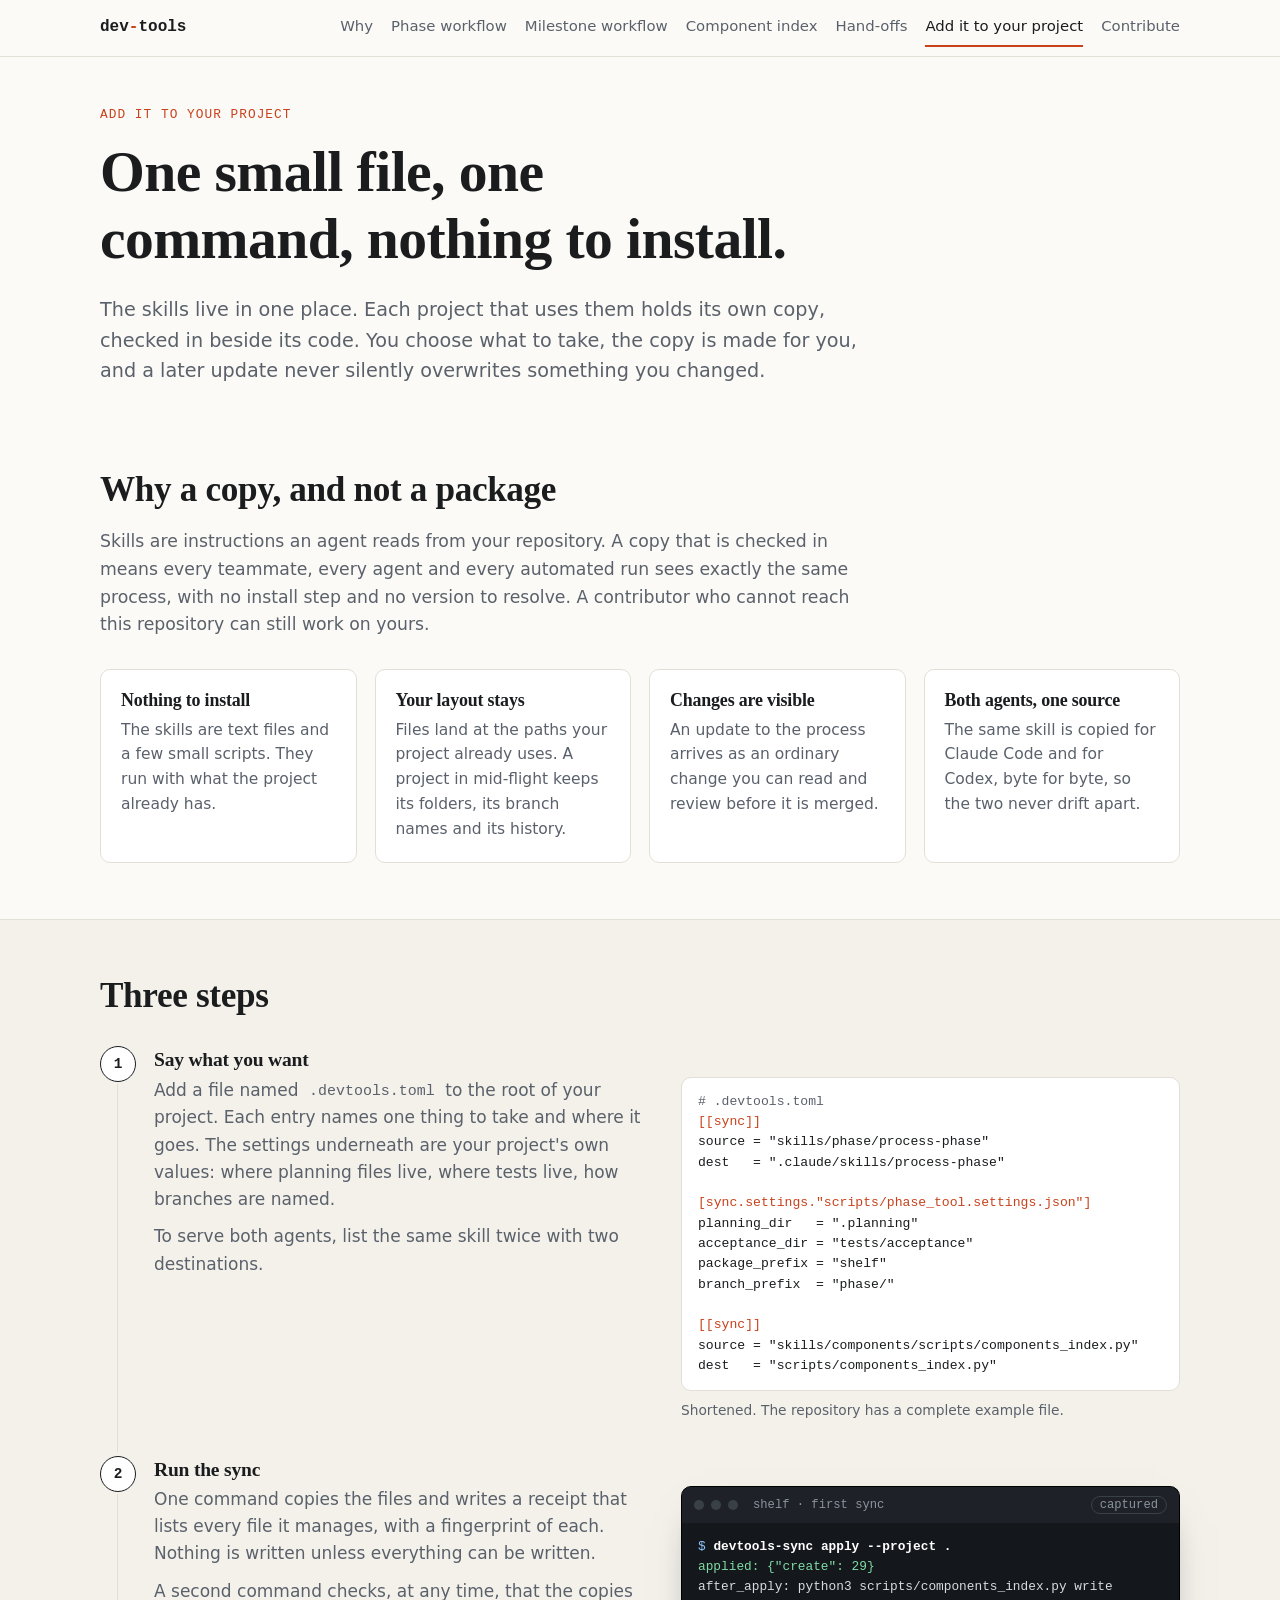
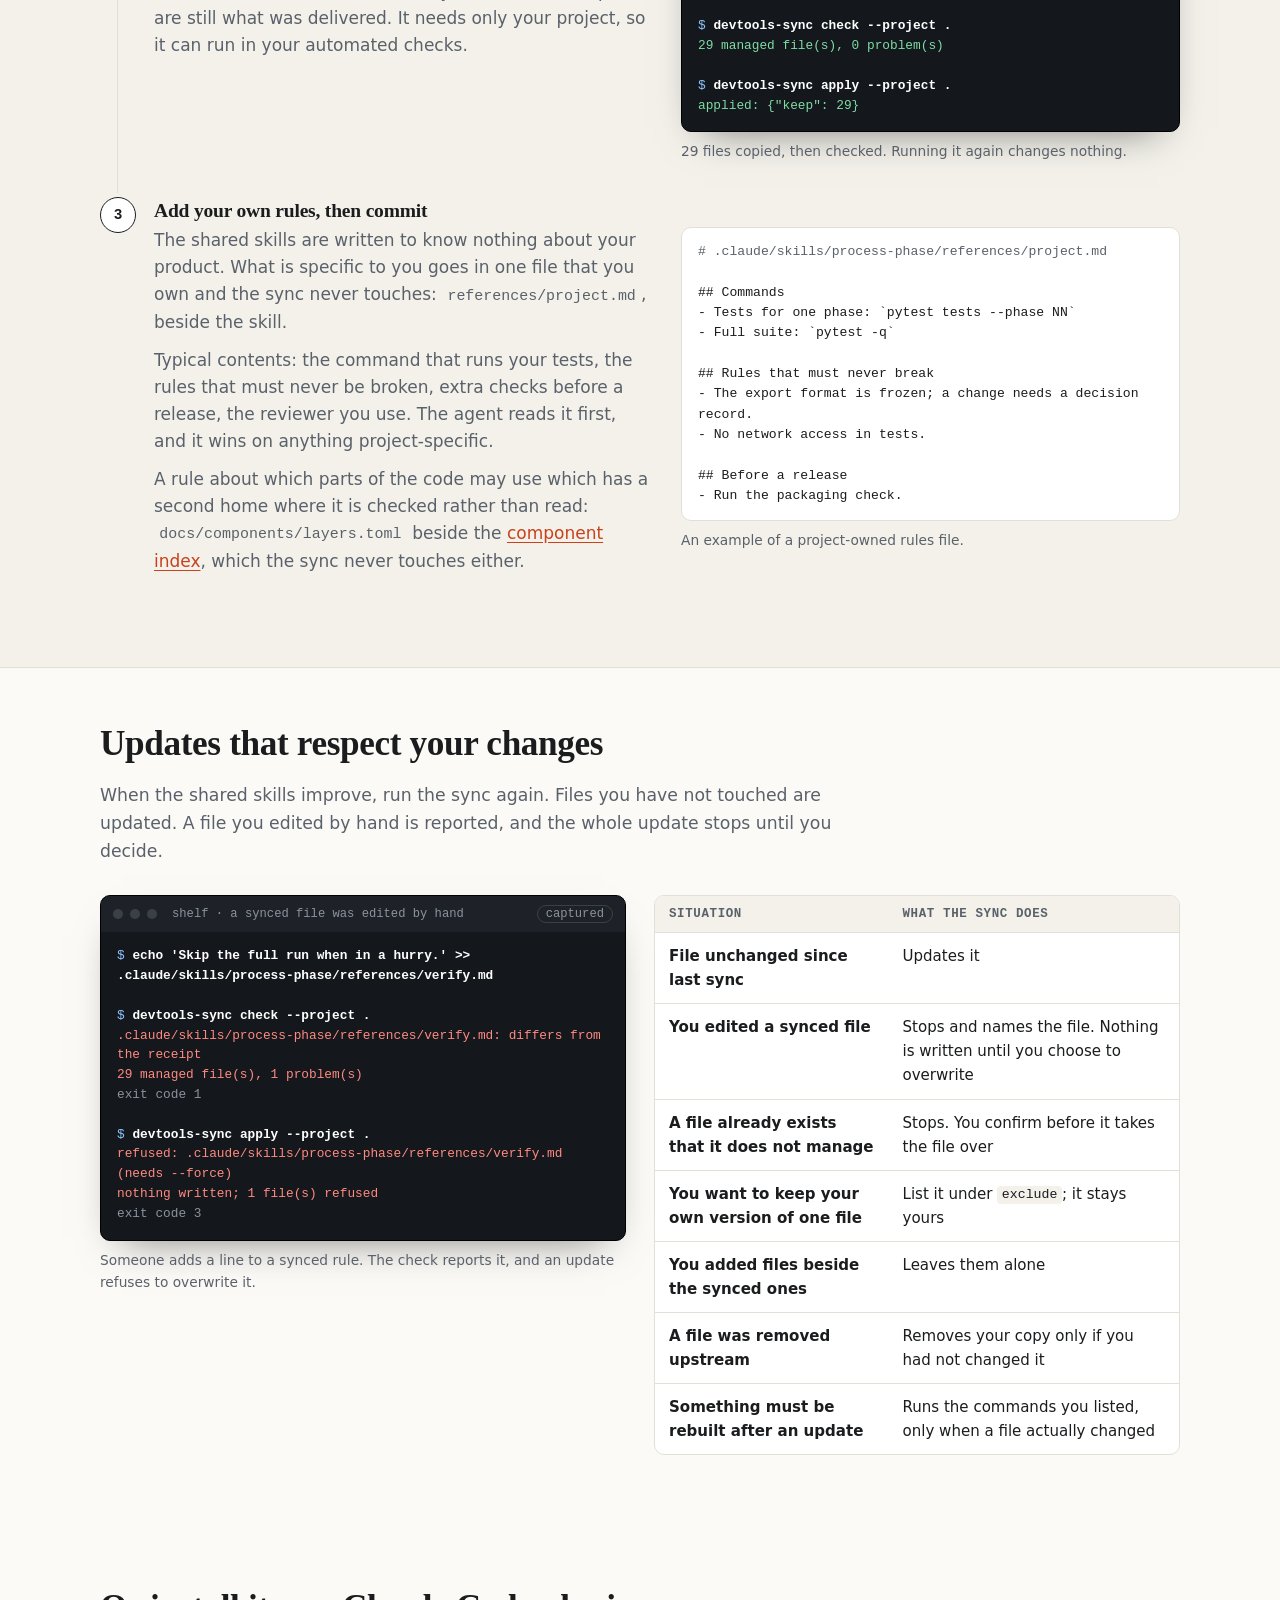
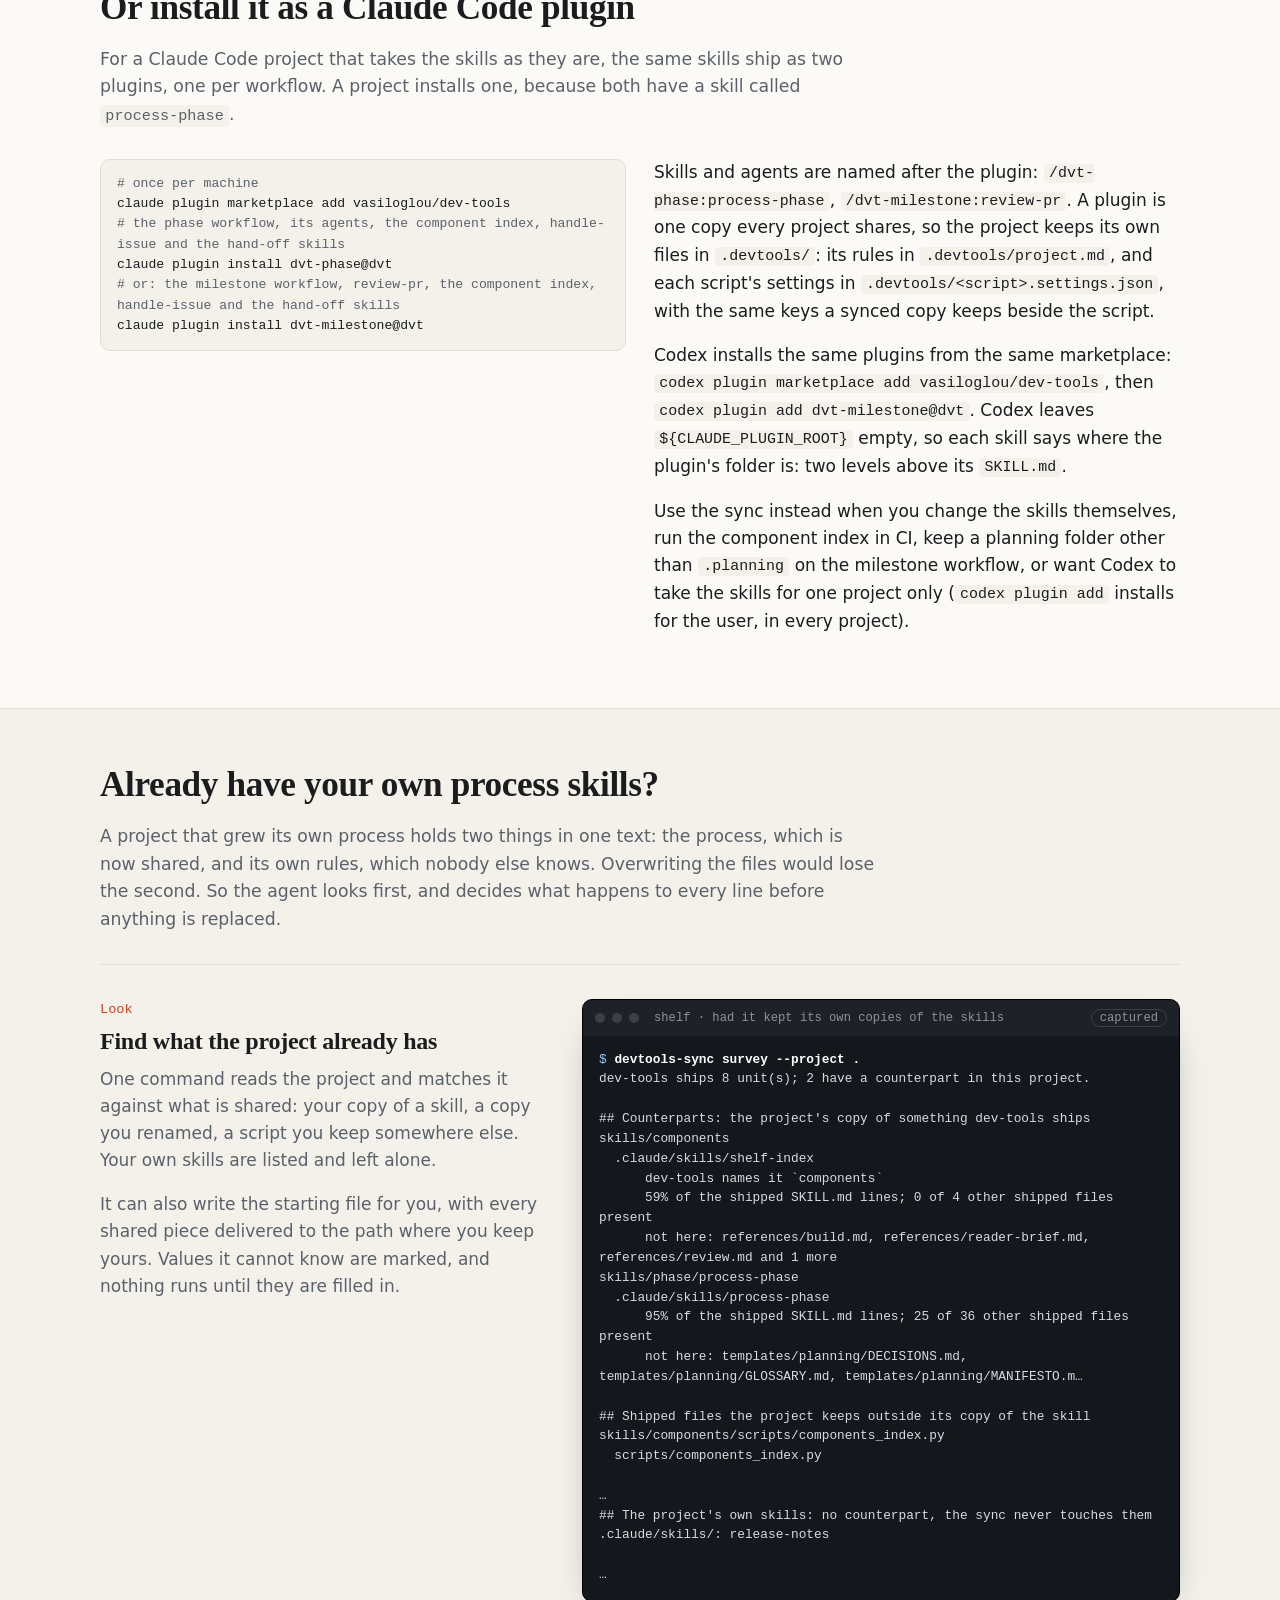
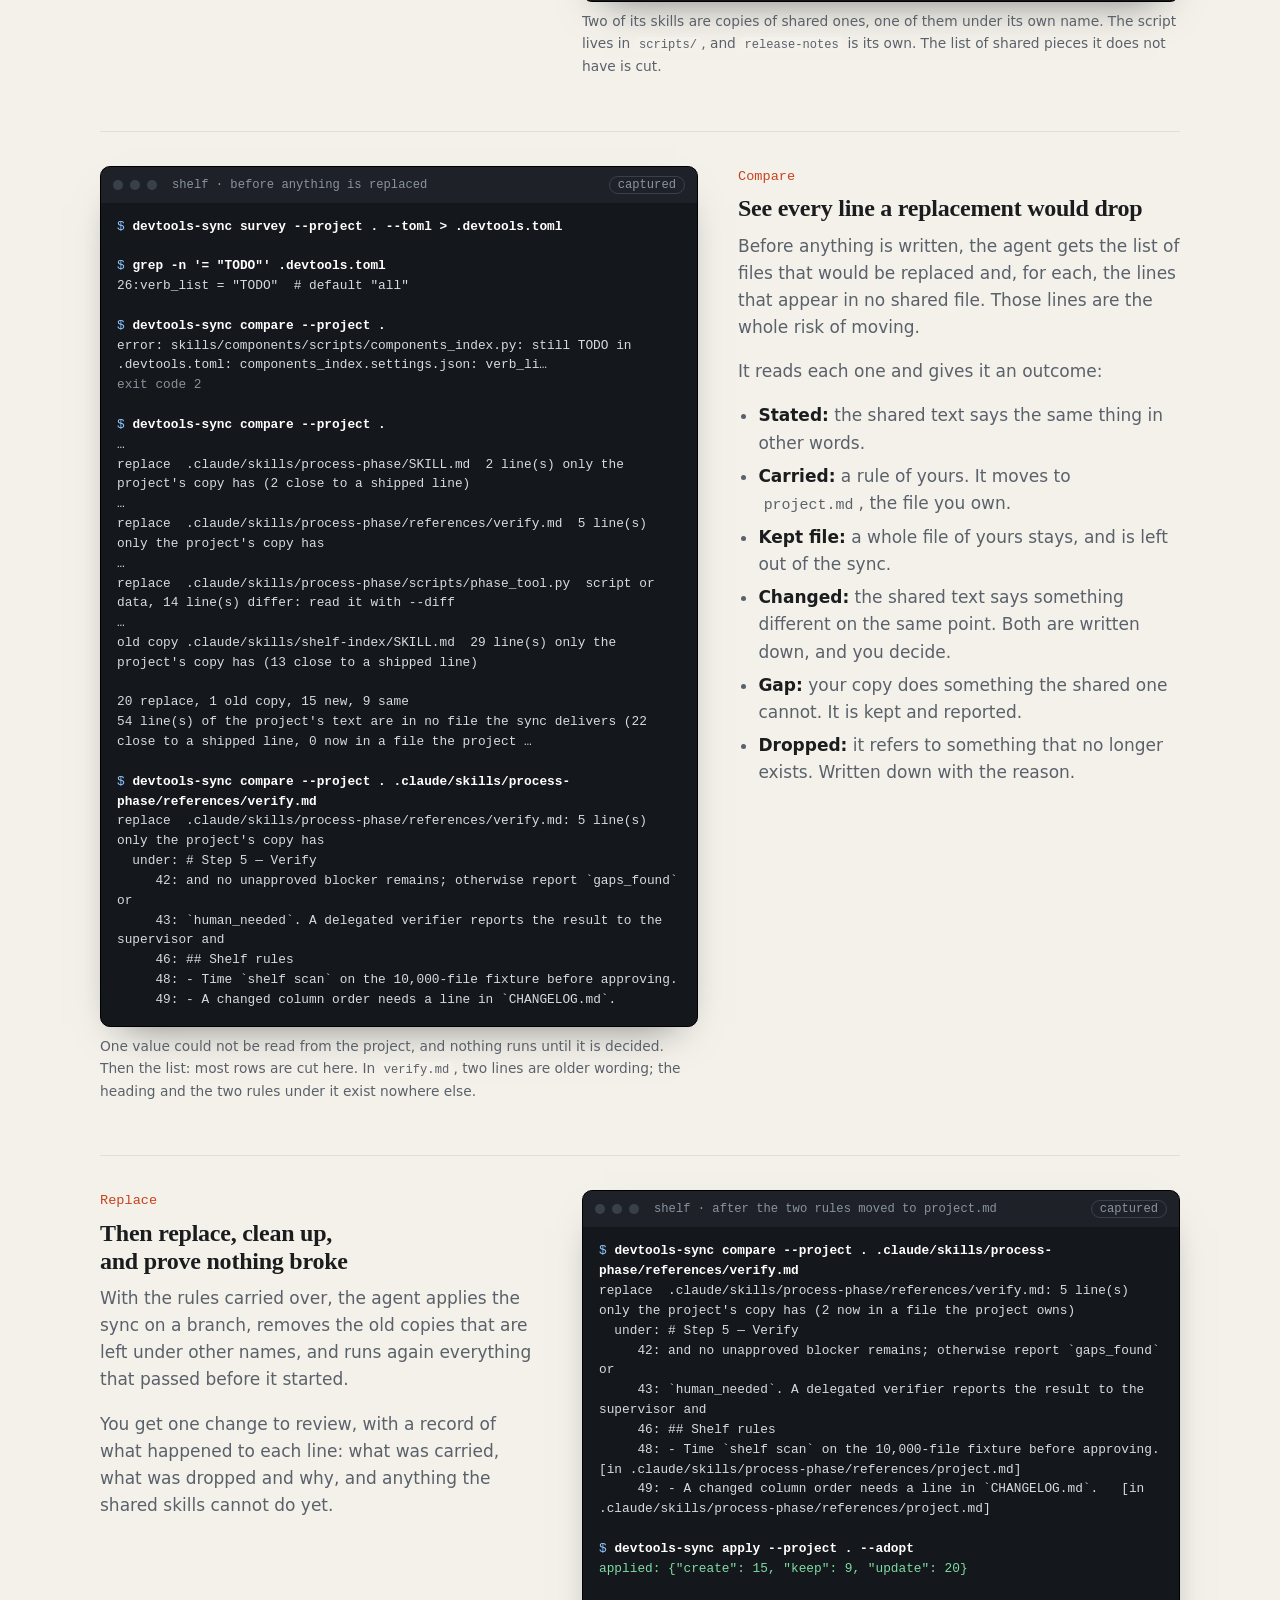
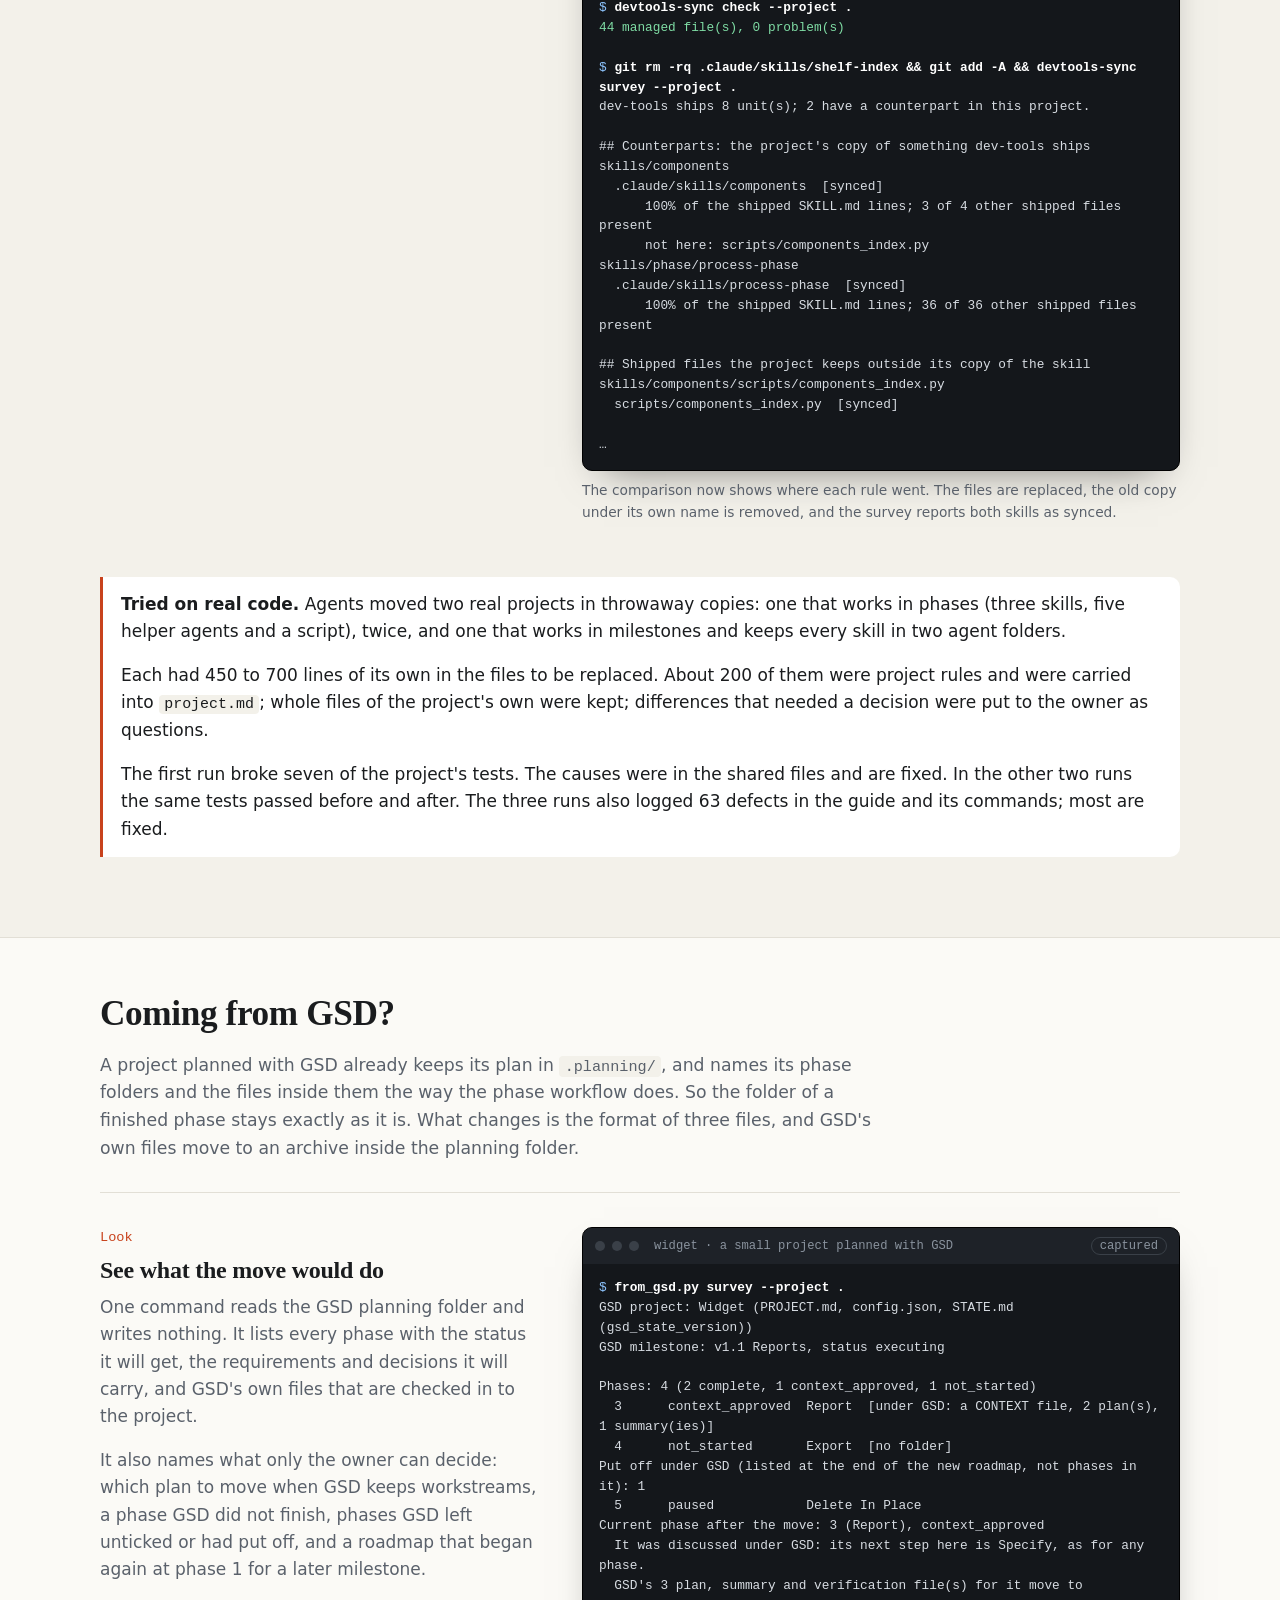
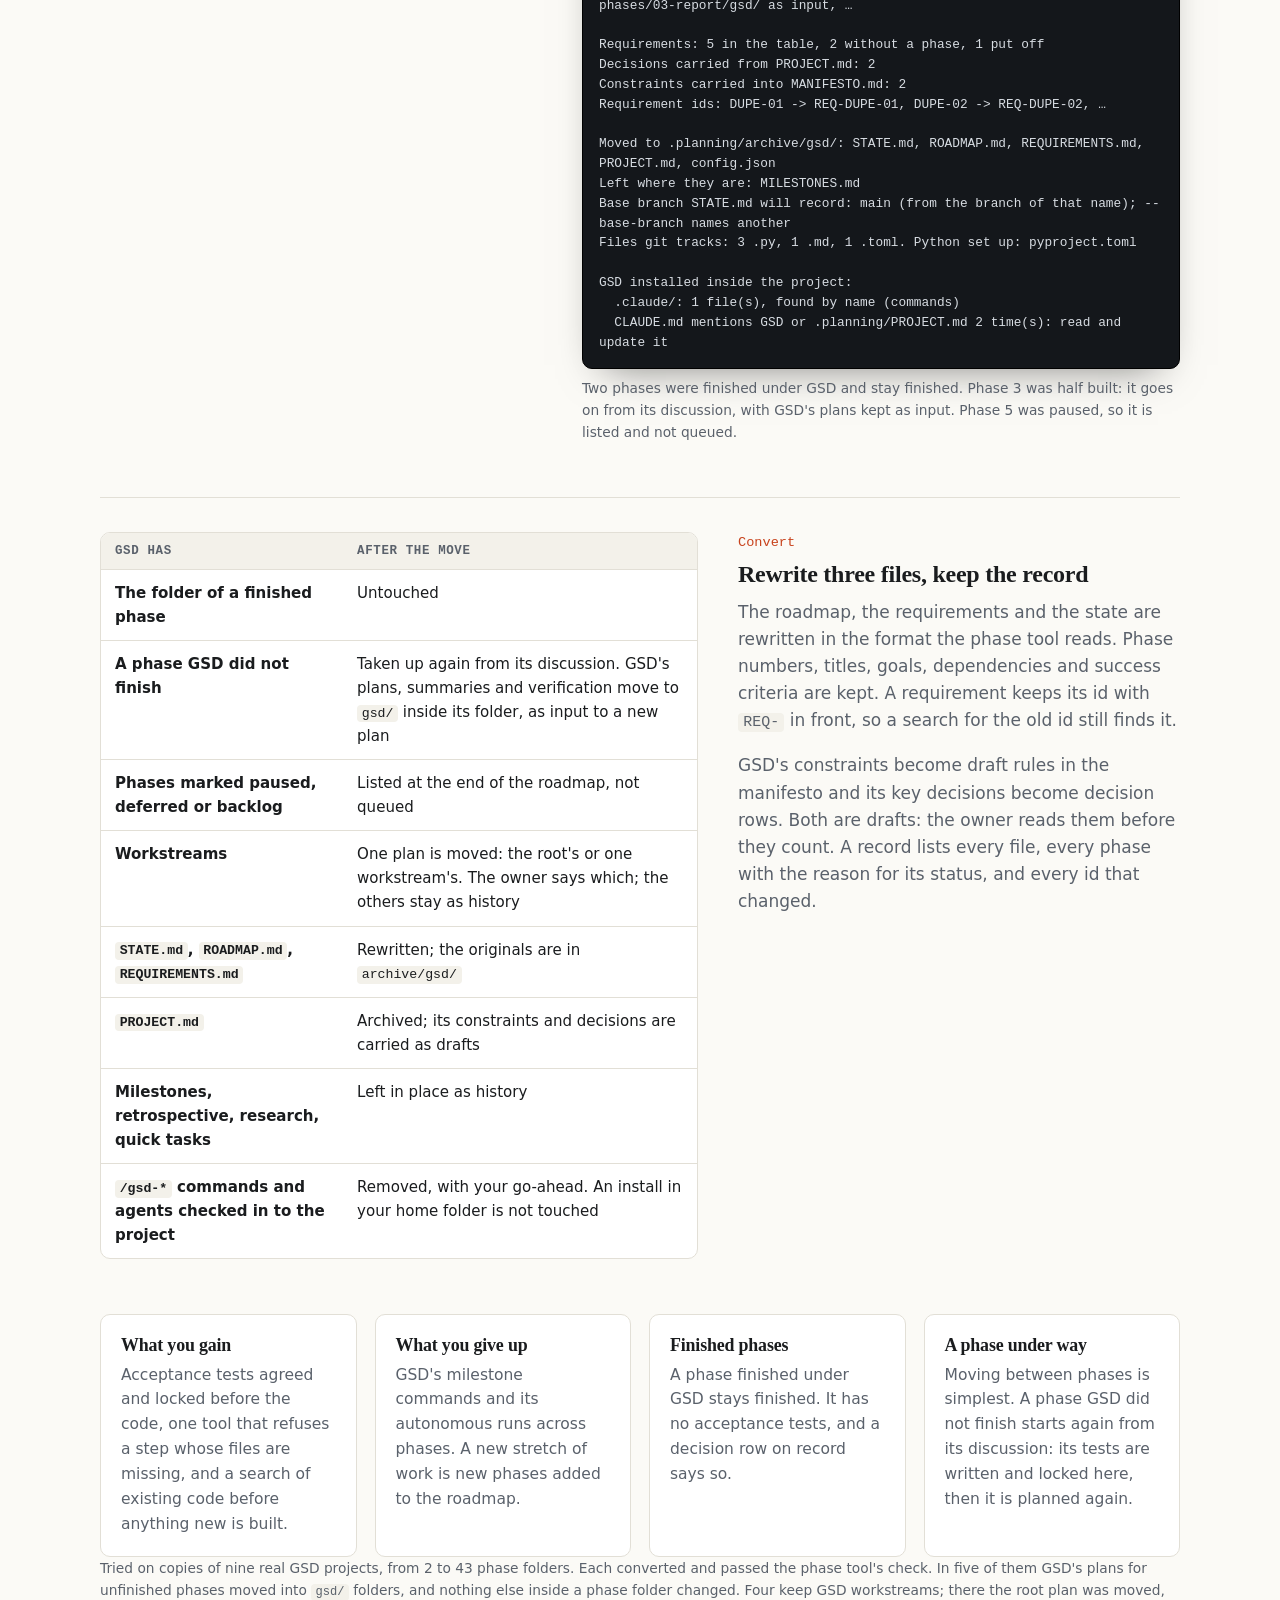
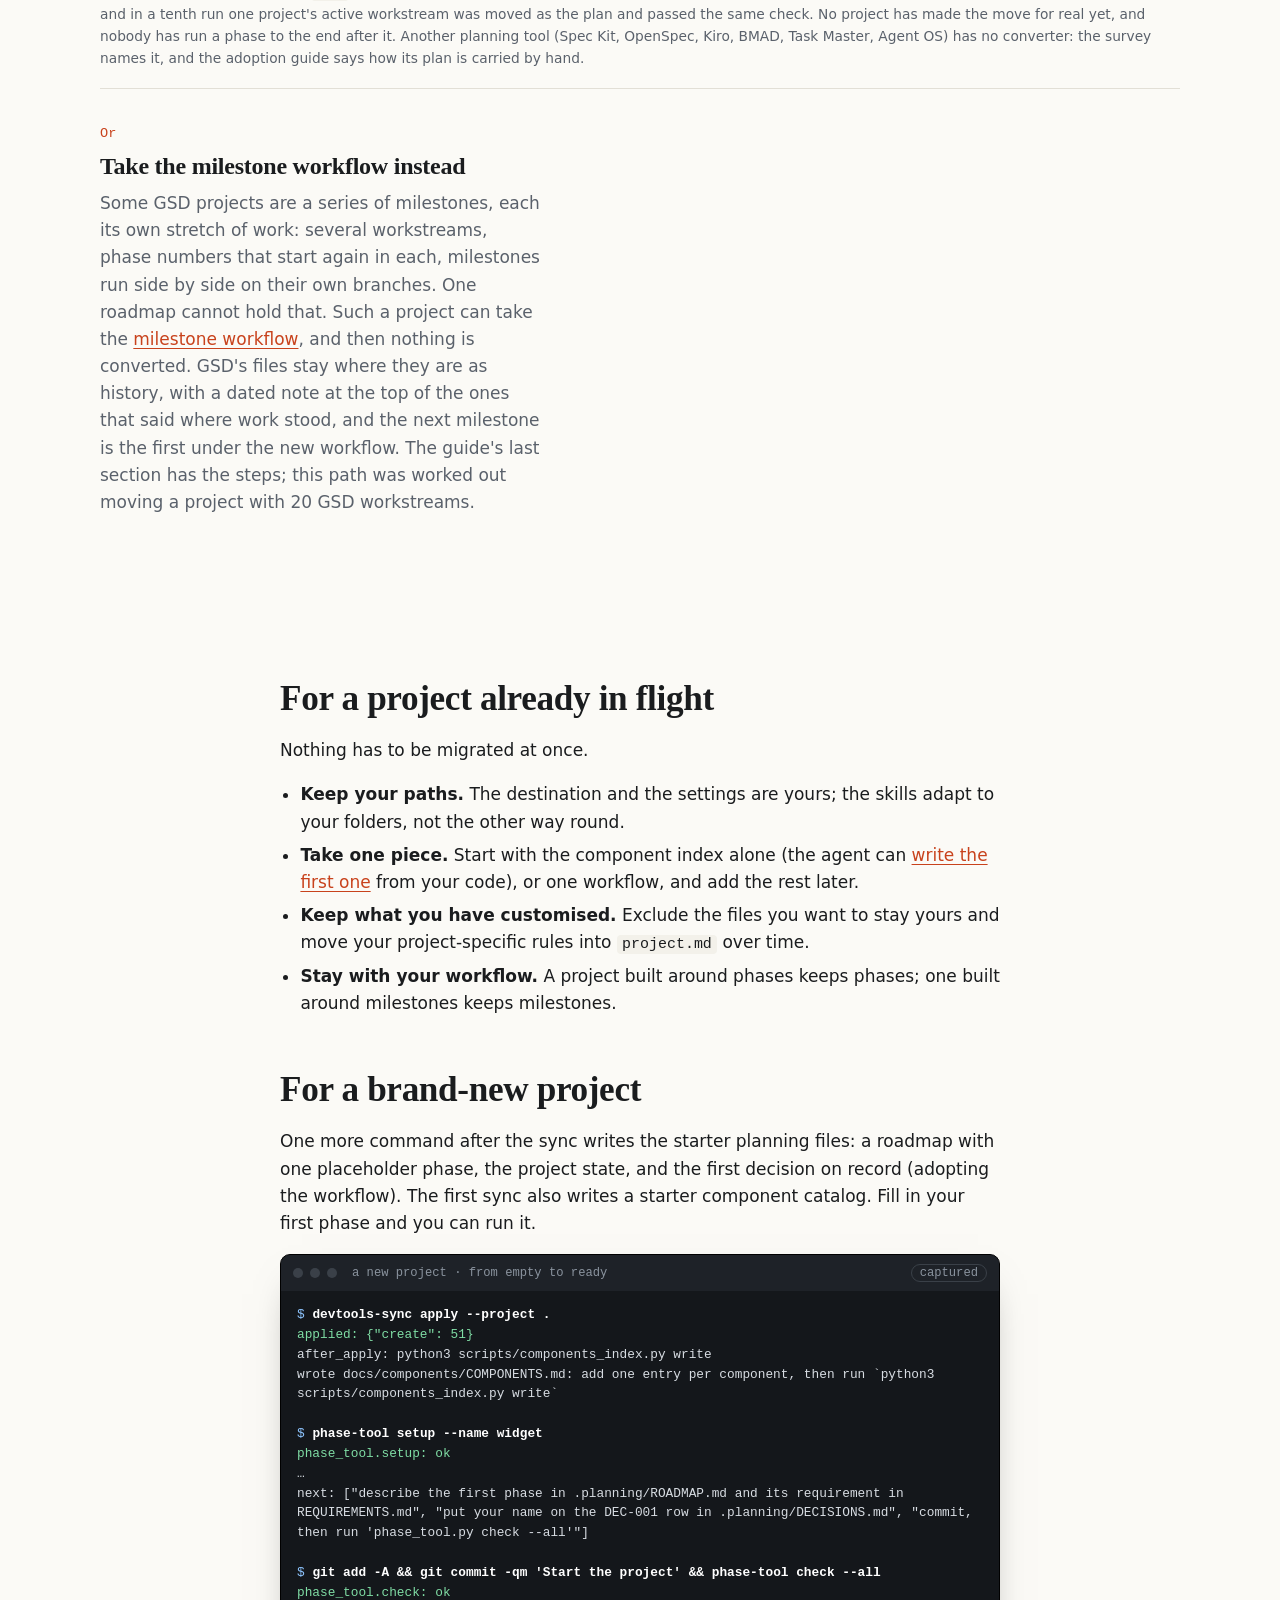
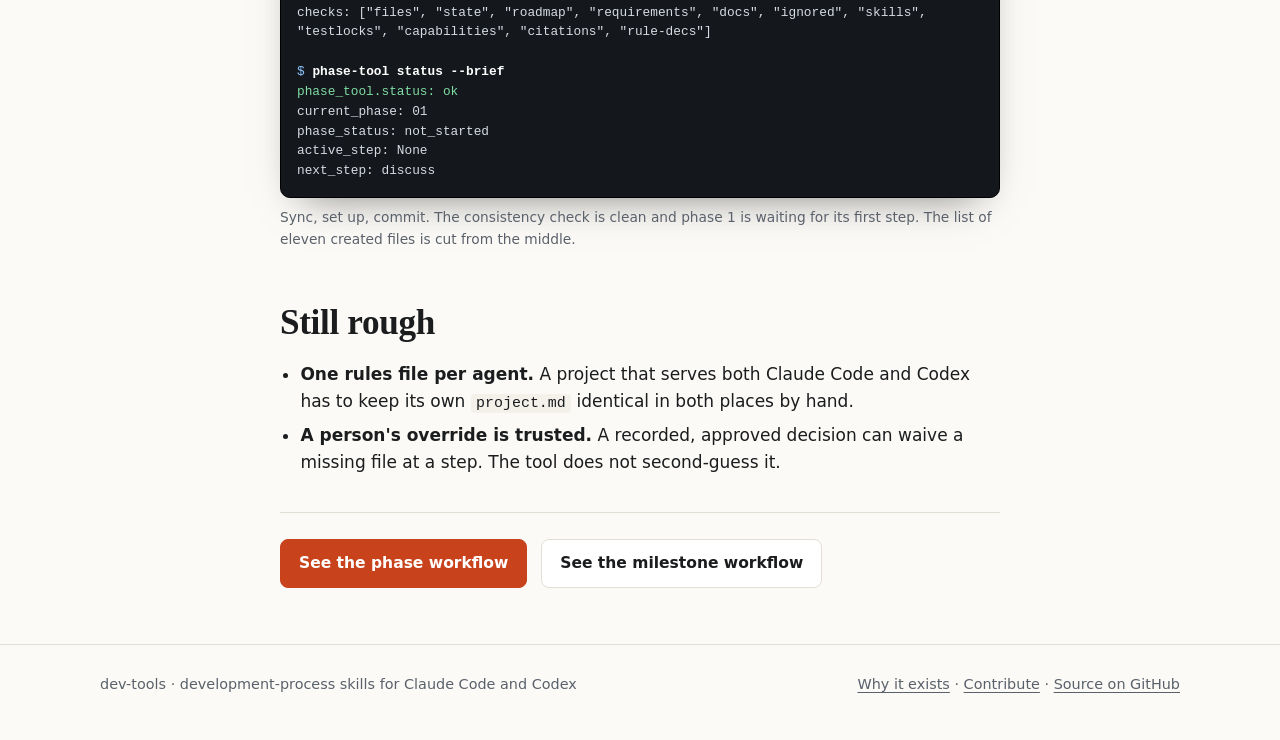
==== commit 375834f3: "Add dev-handoff and dev-takeover to both workflows, and release the plugins as 0.1.3 Unfinished work" ====
--- a/docs/adopt.html
+++ b/docs/adopt.html
@@ -15,6 +15,7 @@
     <a href="phase.html">Phase workflow</a>
     <a href="milestone.html">Milestone workflow</a>
     <a href="components.html">Component index</a>
+    <a href="handoff.html">Hand-offs</a>
     <a href="adopt.html" aria-current="page">Add it to your project</a>
     <a href="contribute.html">Contribute</a>
   </nav>
@@ -164,9 +165,9 @@
     <div>
 <pre class="code"><span class="dim"># once per machine</span>
 claude plugin marketplace add vasiloglou/dev-tools
-<span class="dim"># the phase workflow, its agents, the component index and handle-issue</span>
+<span class="dim"># the phase workflow, its agents, the component index, handle-issue and the hand-off skills</span>
 claude plugin install dvt-phase@dvt
-<span class="dim"># or: the milestone workflow, review-pr, the component index and handle-issue</span>
+<span class="dim"># or: the milestone workflow, review-pr, the component index, handle-issue and the hand-off skills</span>
 claude plugin install dvt-milestone@dvt</pre>
     </div>
     <div>
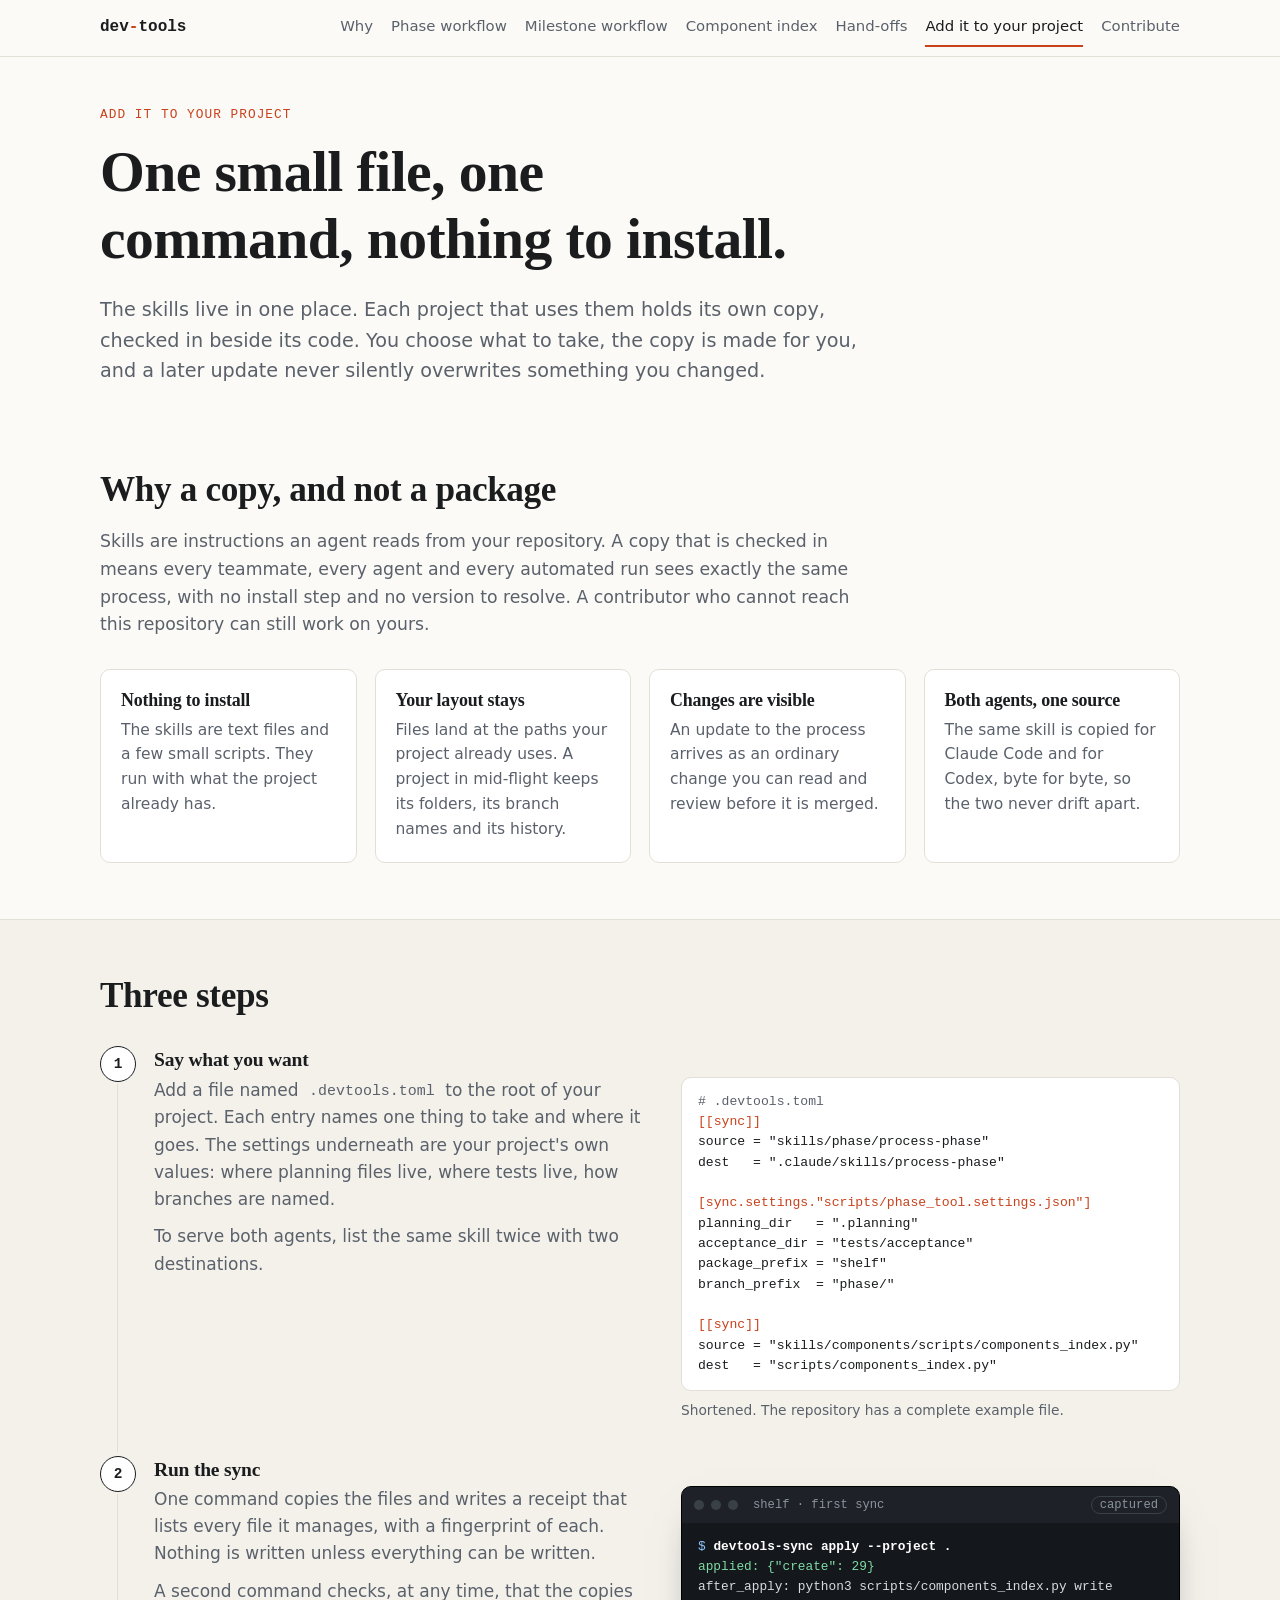
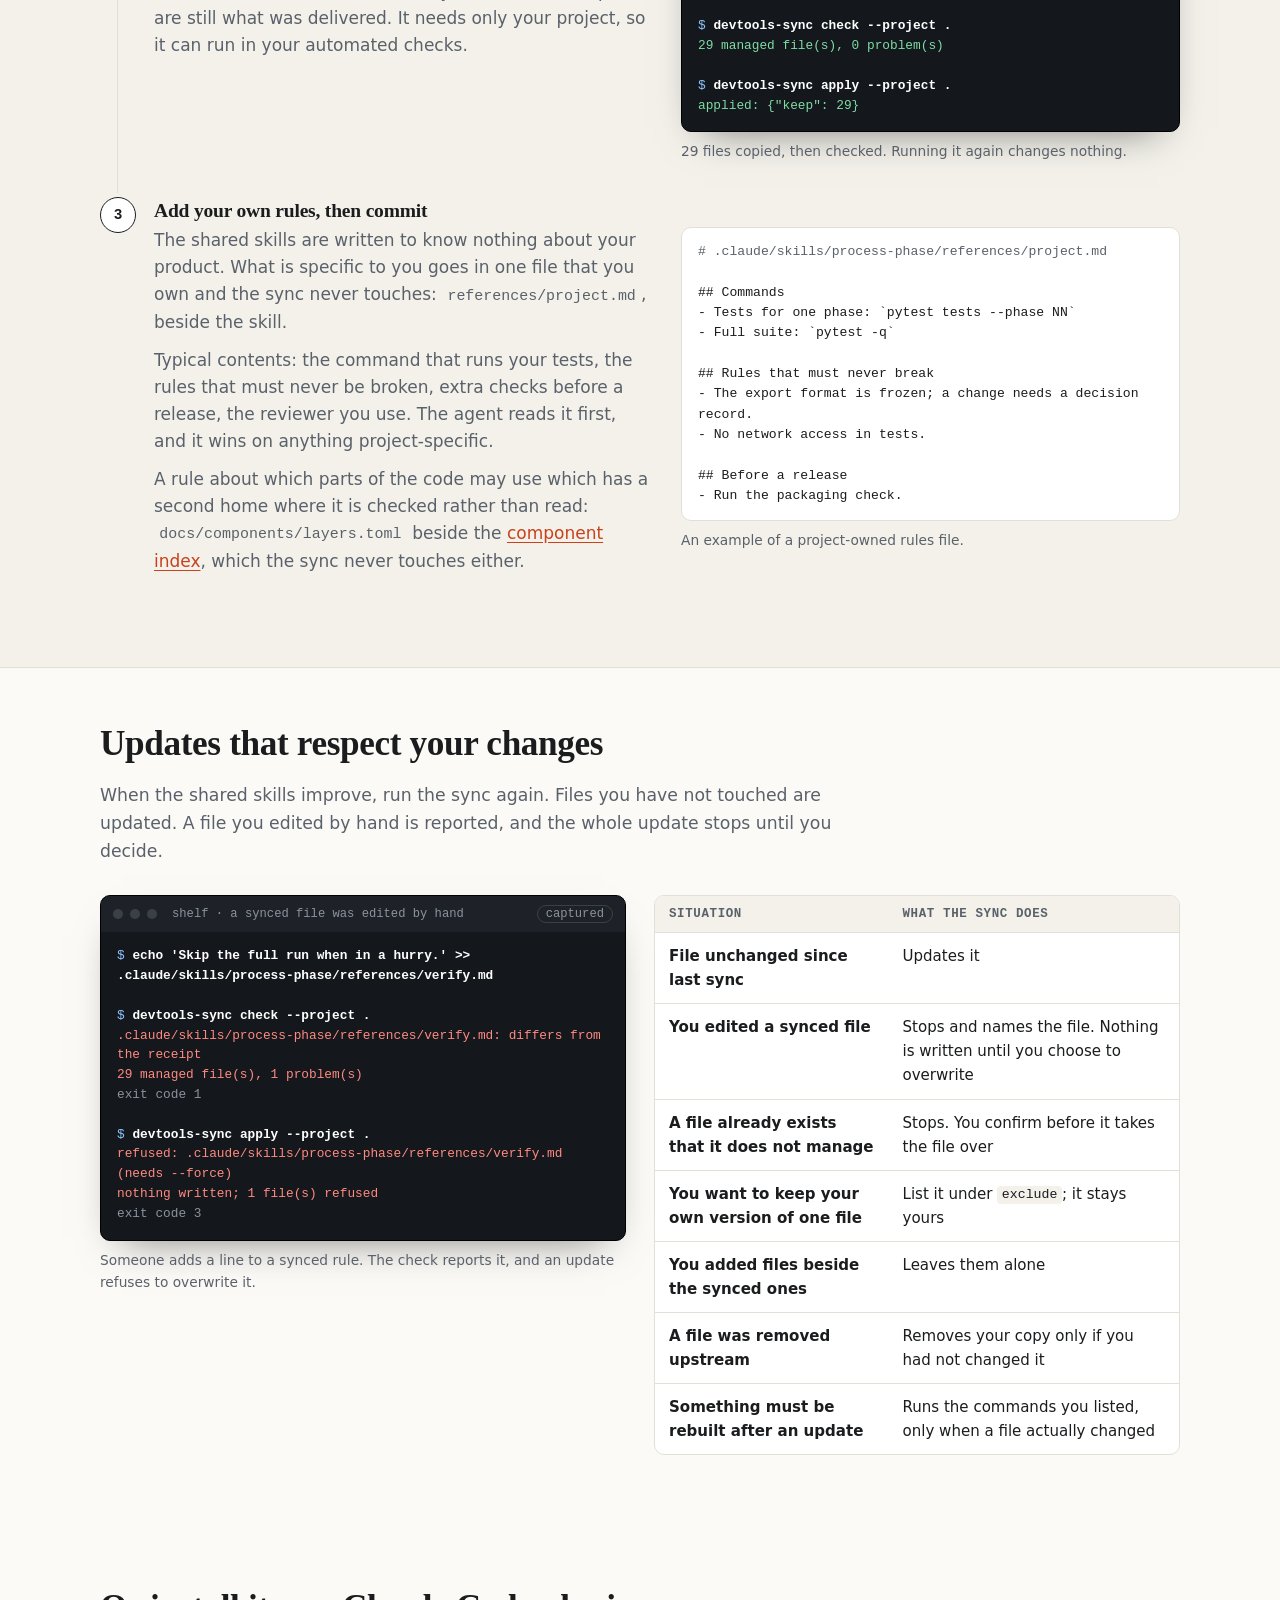
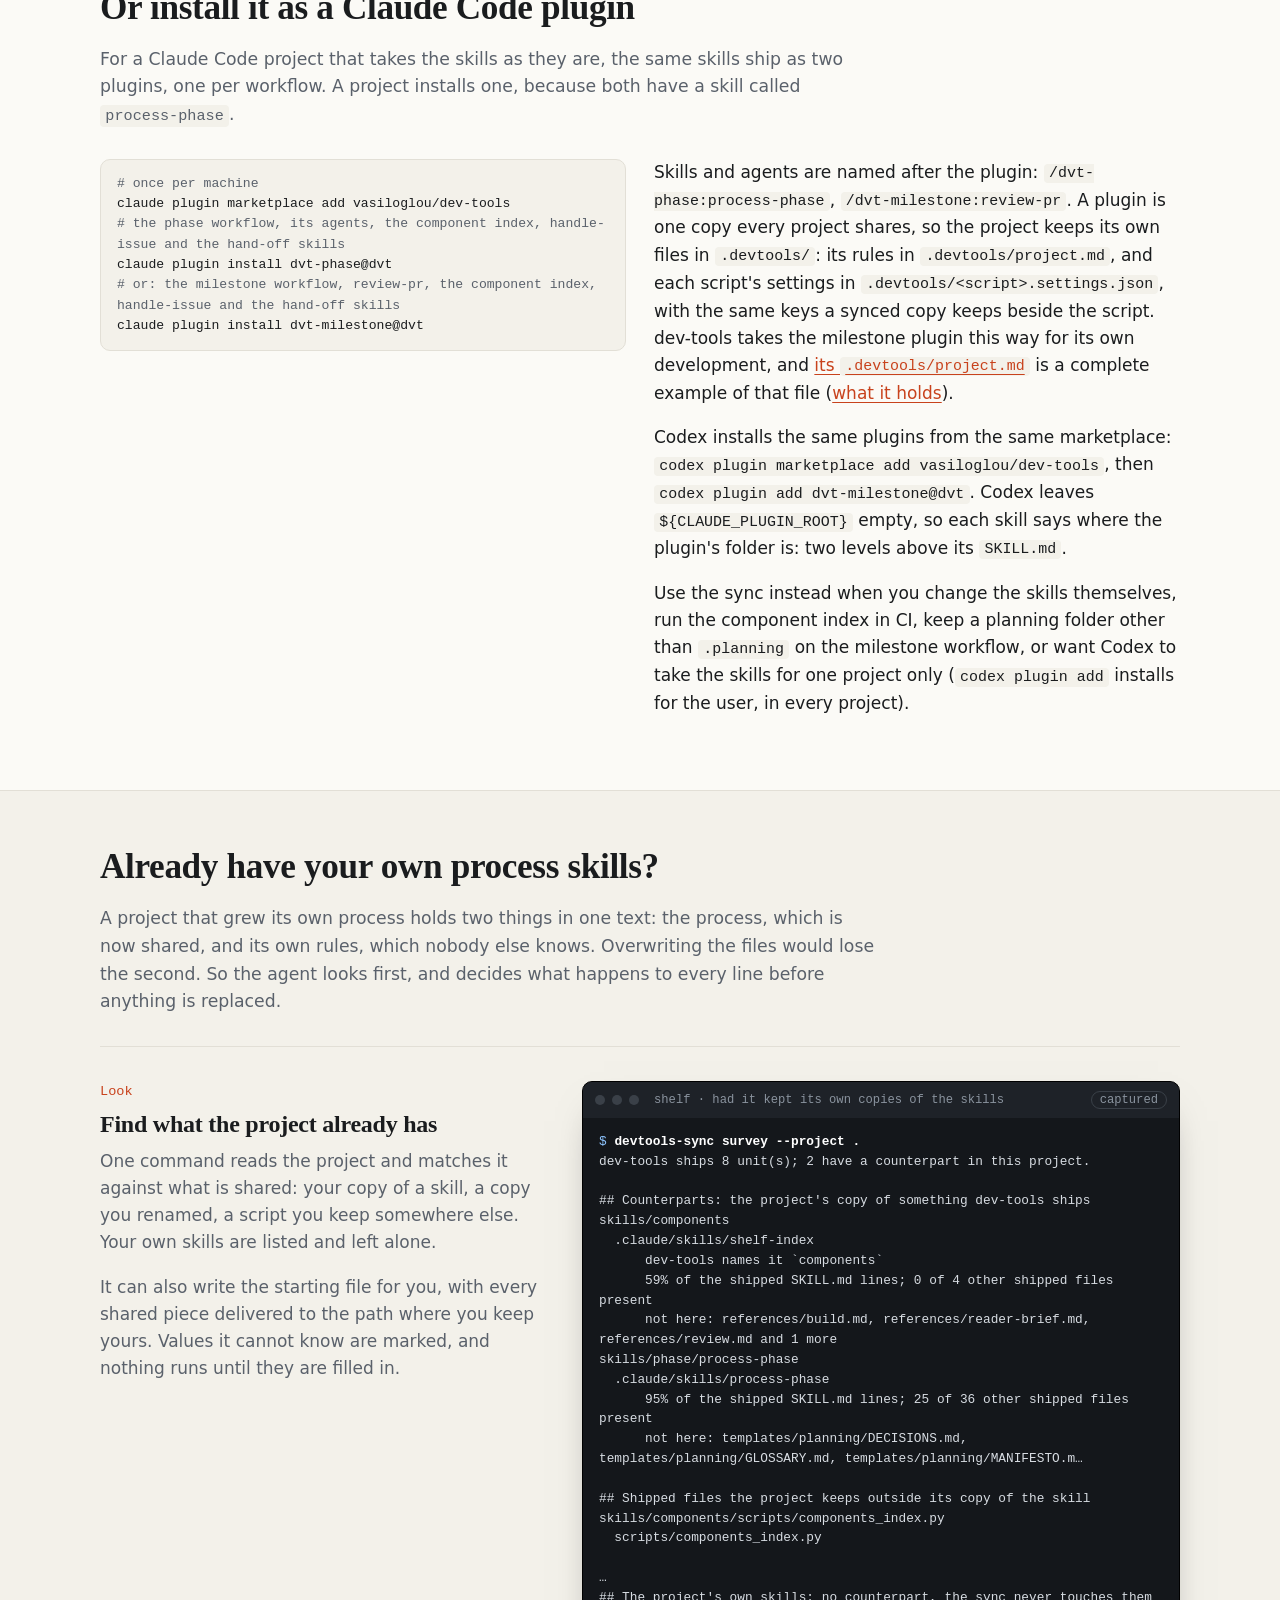
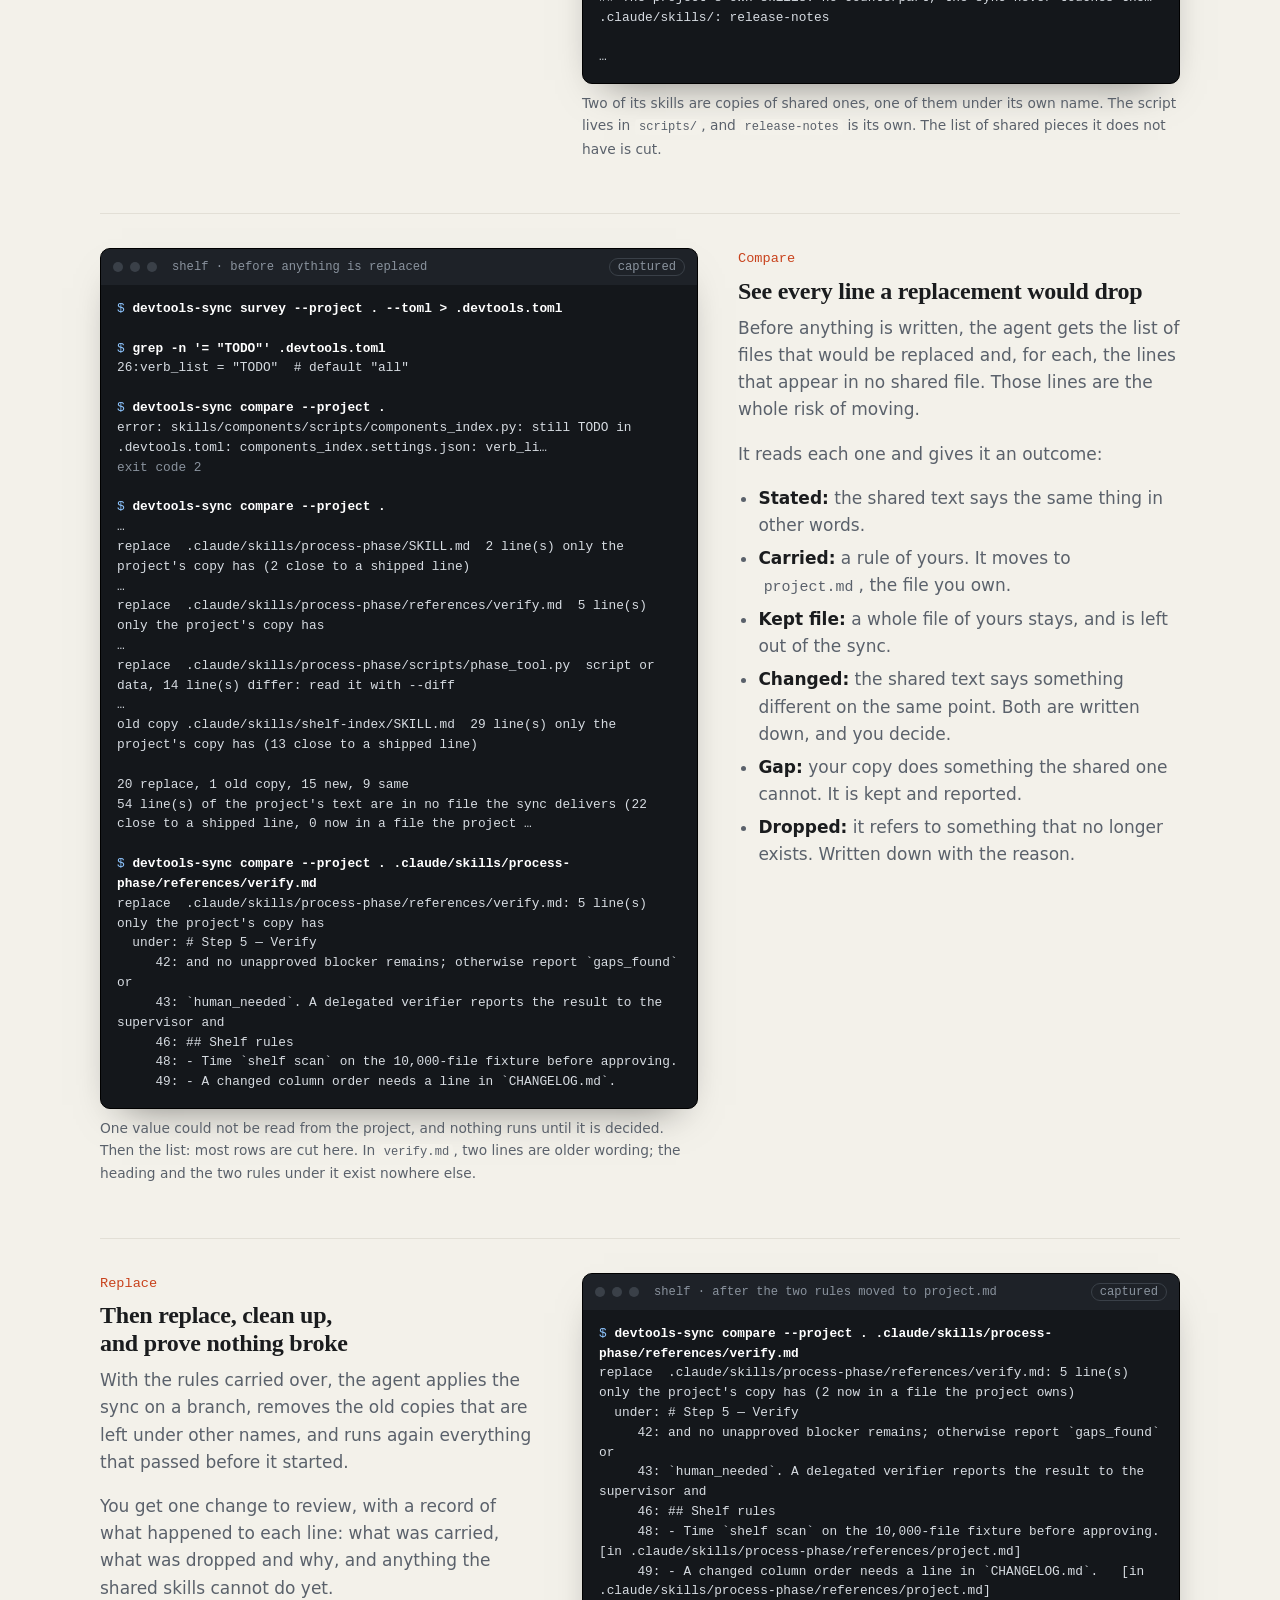
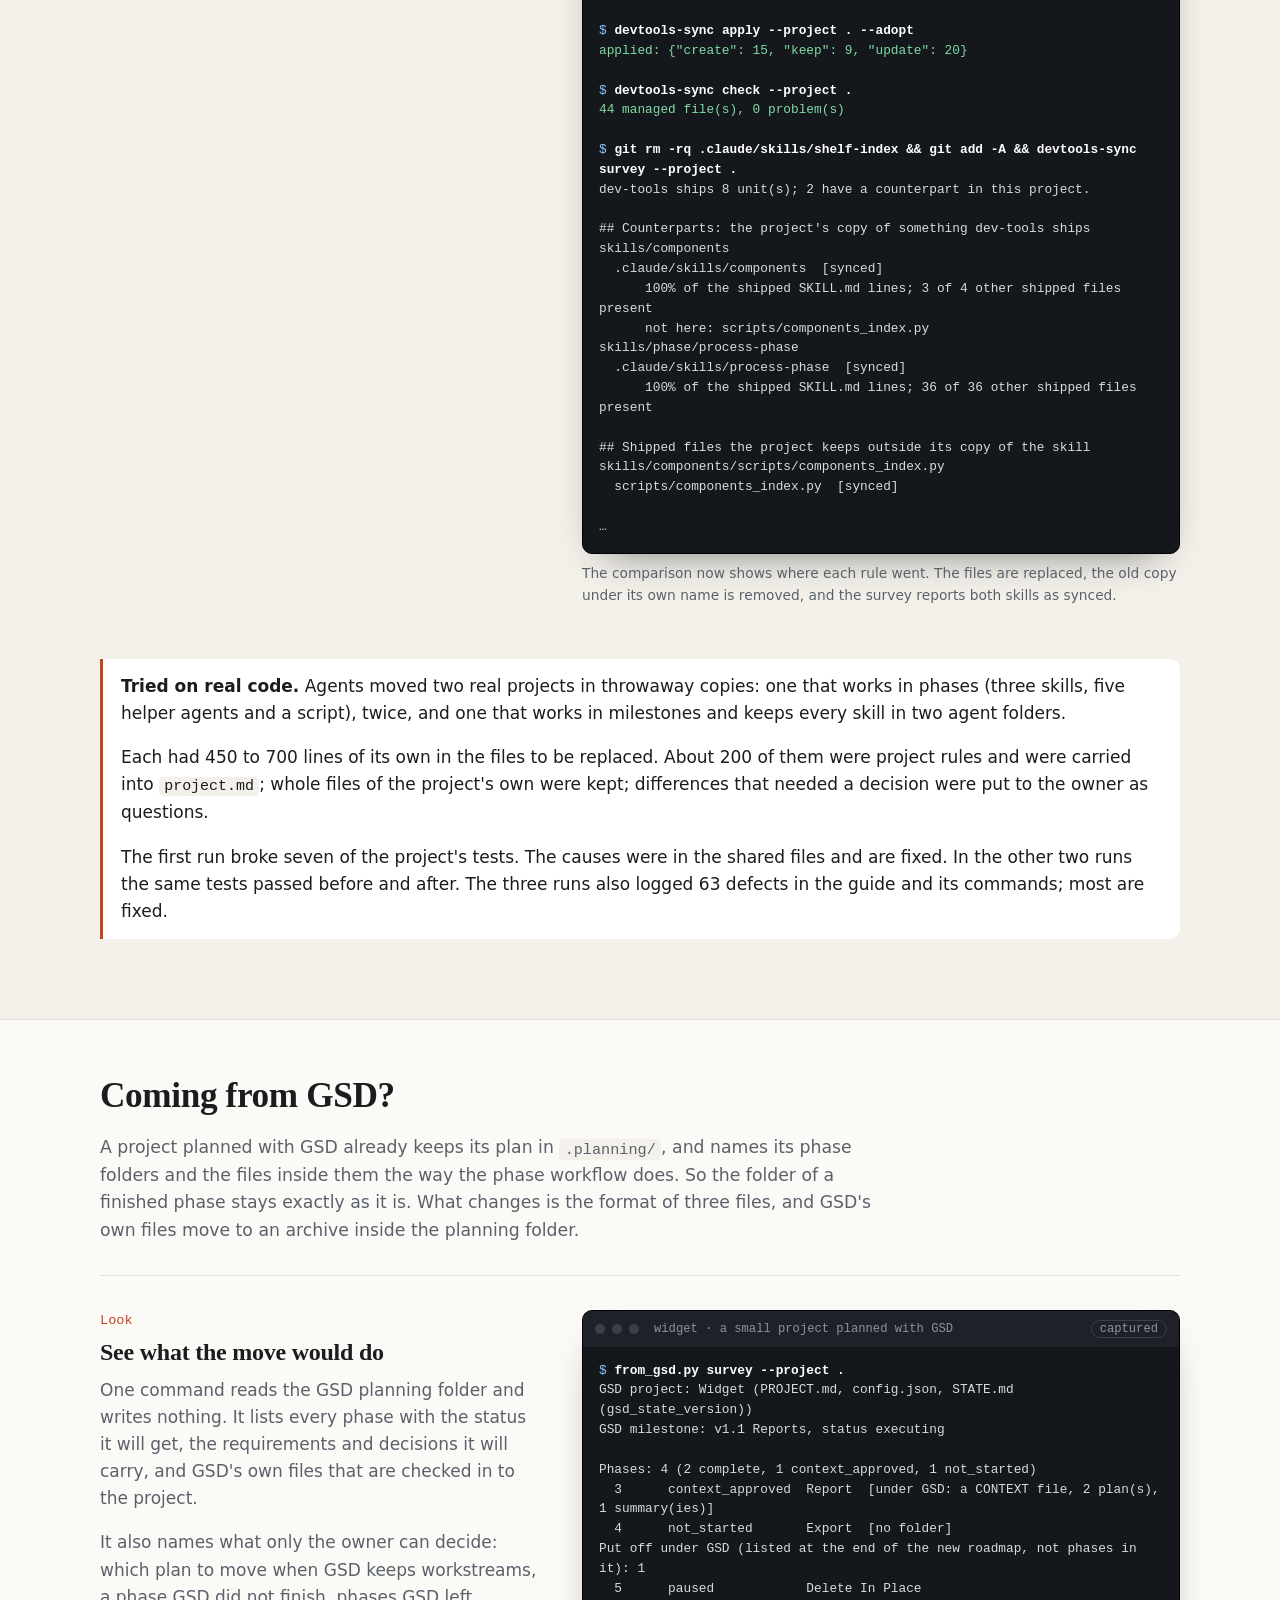
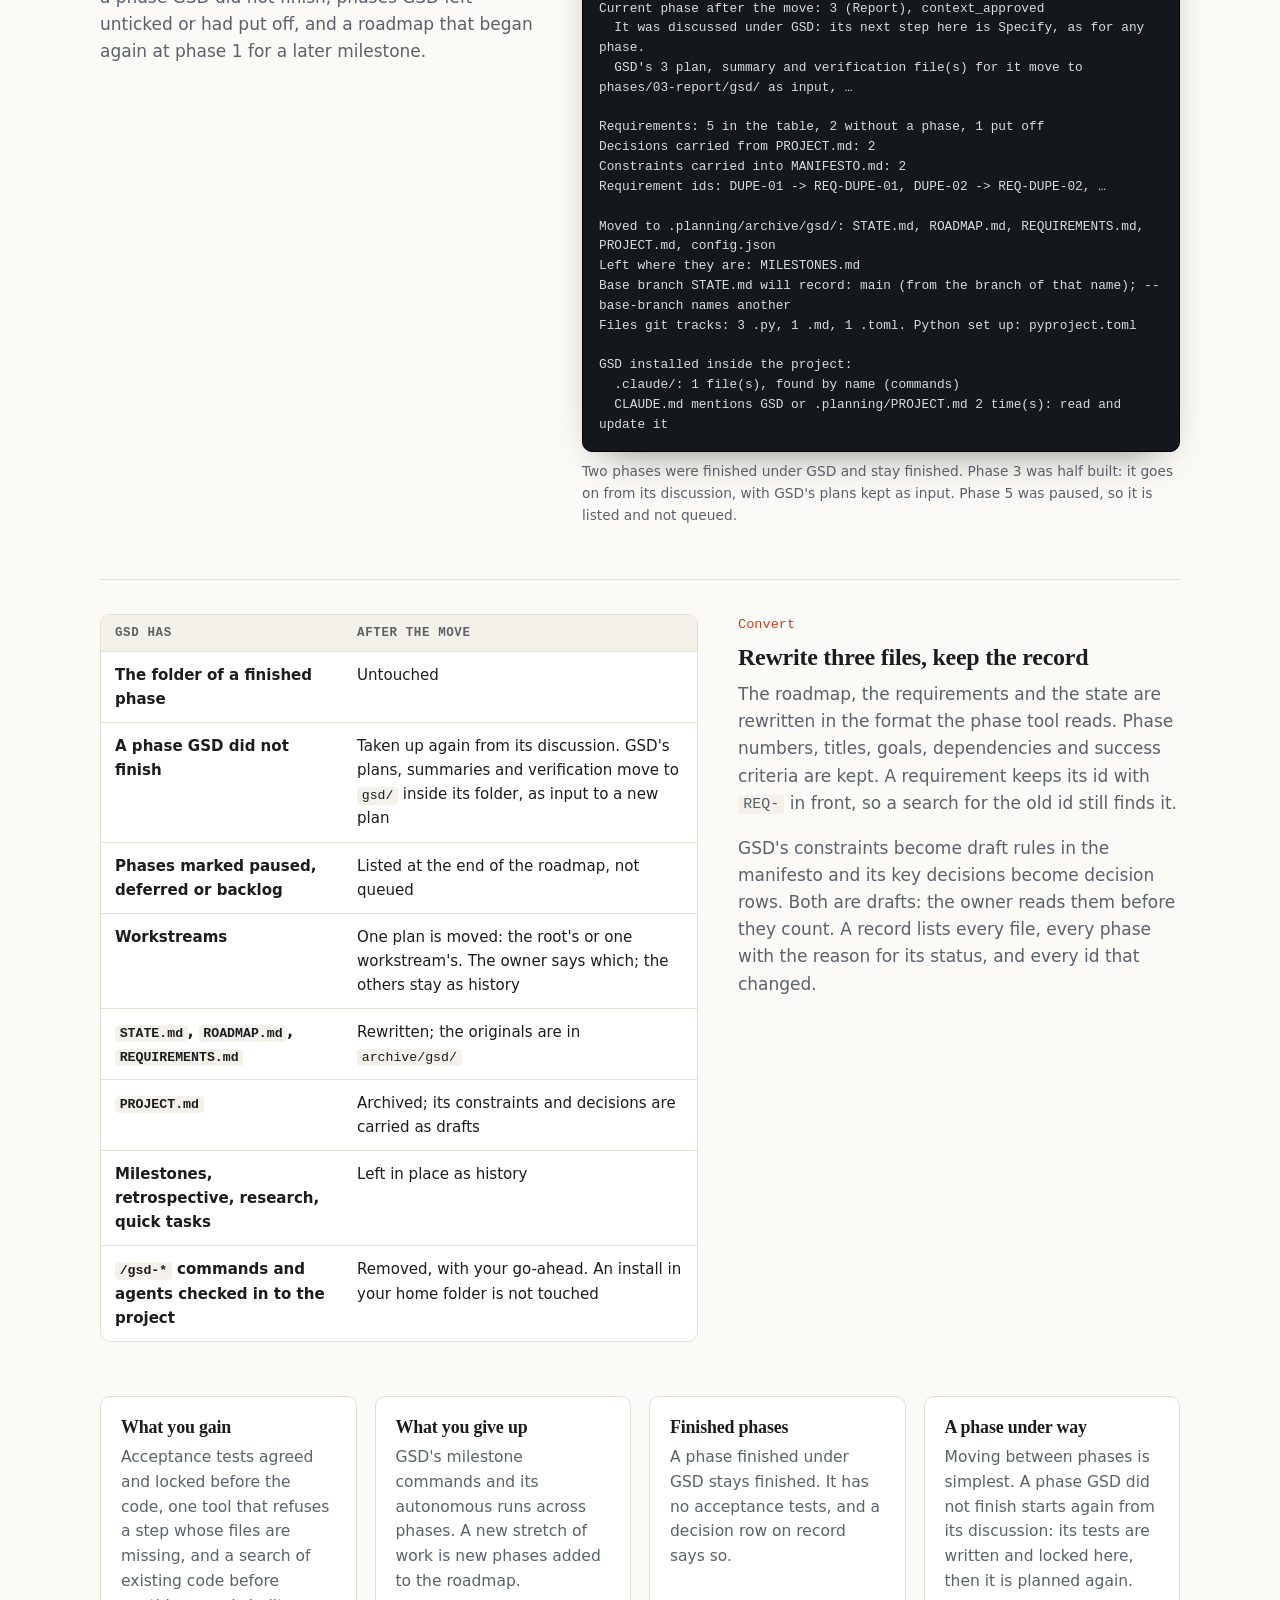
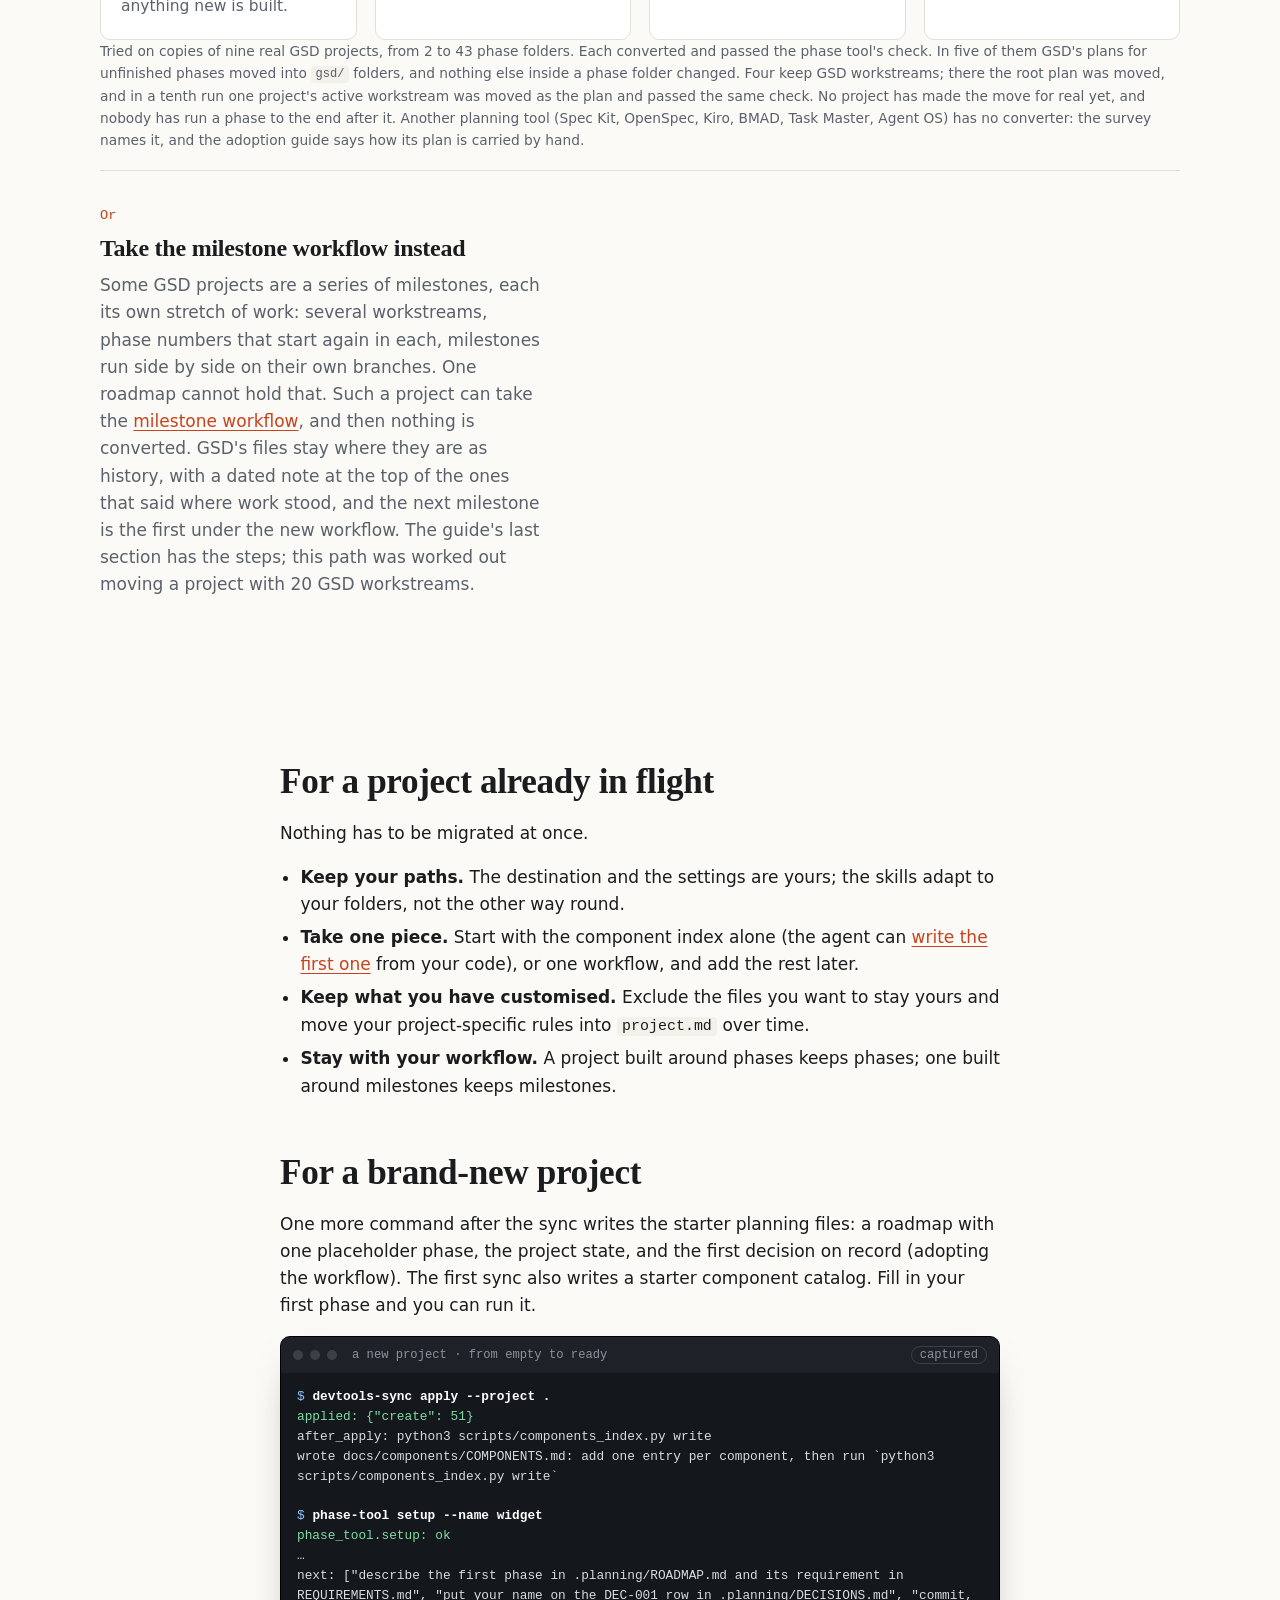
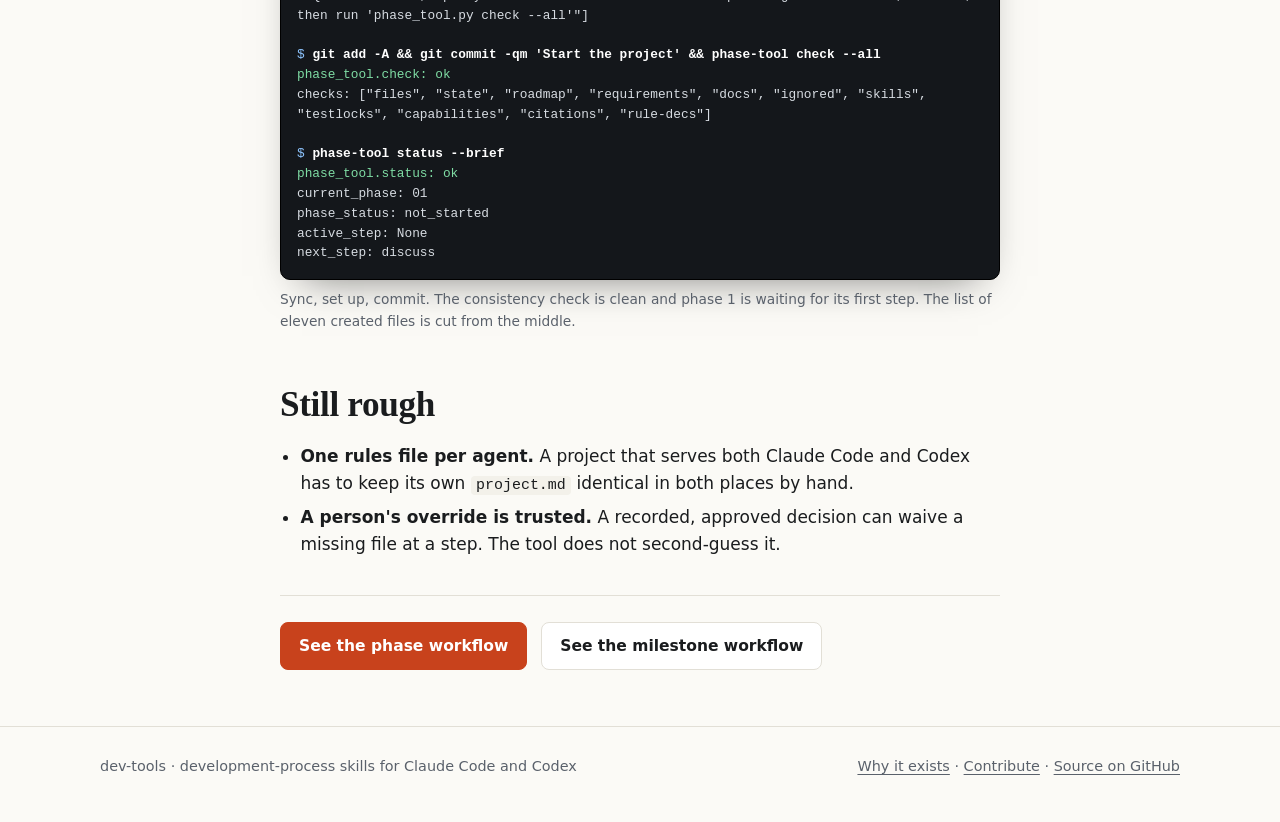
==== commit 5acb1e90: "Say on the site and in the README that dev-tools is developed with dev-tools A short statement under" ====
--- a/docs/adopt.html
+++ b/docs/adopt.html
@@ -171,7 +171,7 @@
 claude plugin install dvt-milestone@dvt</pre>
     </div>
     <div>
-      <p>Skills and agents are named after the plugin: <code>/dvt-phase:process-phase</code>, <code>/dvt-milestone:review-pr</code>. A plugin is one copy every project shares, so the project keeps its own files in <code>.devtools/</code>: its rules in <code>.devtools/project.md</code>, and each script&#39;s settings in <code>.devtools/&lt;script&gt;.settings.json</code>, with the same keys a synced copy keeps beside the script.</p>
+      <p>Skills and agents are named after the plugin: <code>/dvt-phase:process-phase</code>, <code>/dvt-milestone:review-pr</code>. A plugin is one copy every project shares, so the project keeps its own files in <code>.devtools/</code>: its rules in <code>.devtools/project.md</code>, and each script&#39;s settings in <code>.devtools/&lt;script&gt;.settings.json</code>, with the same keys a synced copy keeps beside the script. dev-tools takes the milestone plugin this way for its own development, and <a href="https://github.com/vasiloglou/dev-tools/blob/main/.devtools/project.md">its <code>.devtools/project.md</code></a> is a complete example of that file (<a href="milestone.html#own-use">what it holds</a>).</p>
       <p>Codex installs the same plugins from the same marketplace: <code>codex plugin marketplace add vasiloglou/dev-tools</code>, then <code>codex plugin add dvt-milestone@dvt</code>. Codex leaves <code>${CLAUDE_PLUGIN_ROOT}</code> empty, so each skill says where the plugin&#39;s folder is: two levels above its <code>SKILL.md</code>.</p>
       <p>Use the sync instead when you change the skills themselves, run the component index in CI, keep a planning folder other than <code>.planning</code> on the milestone workflow, or want Codex to take the skills for one project only (<code>codex plugin add</code> installs for the user, in every project).</p>
     </div>
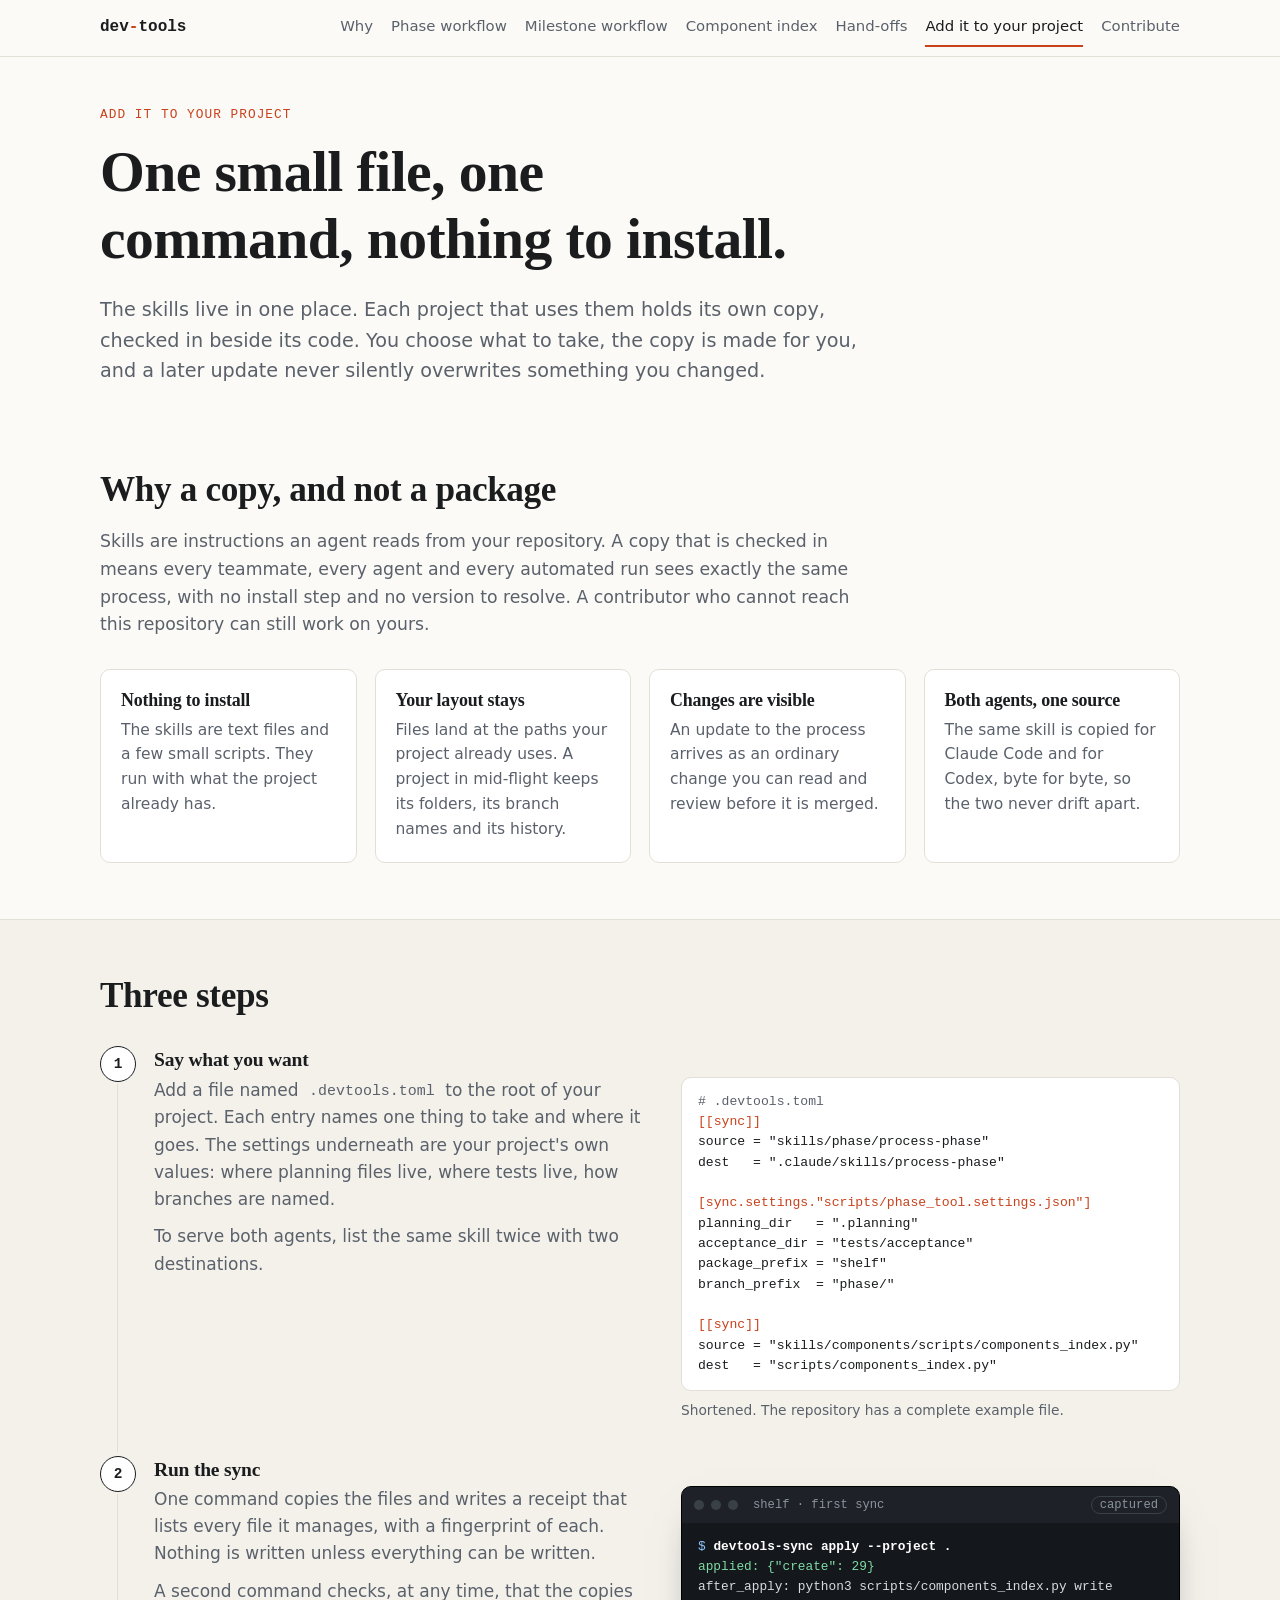
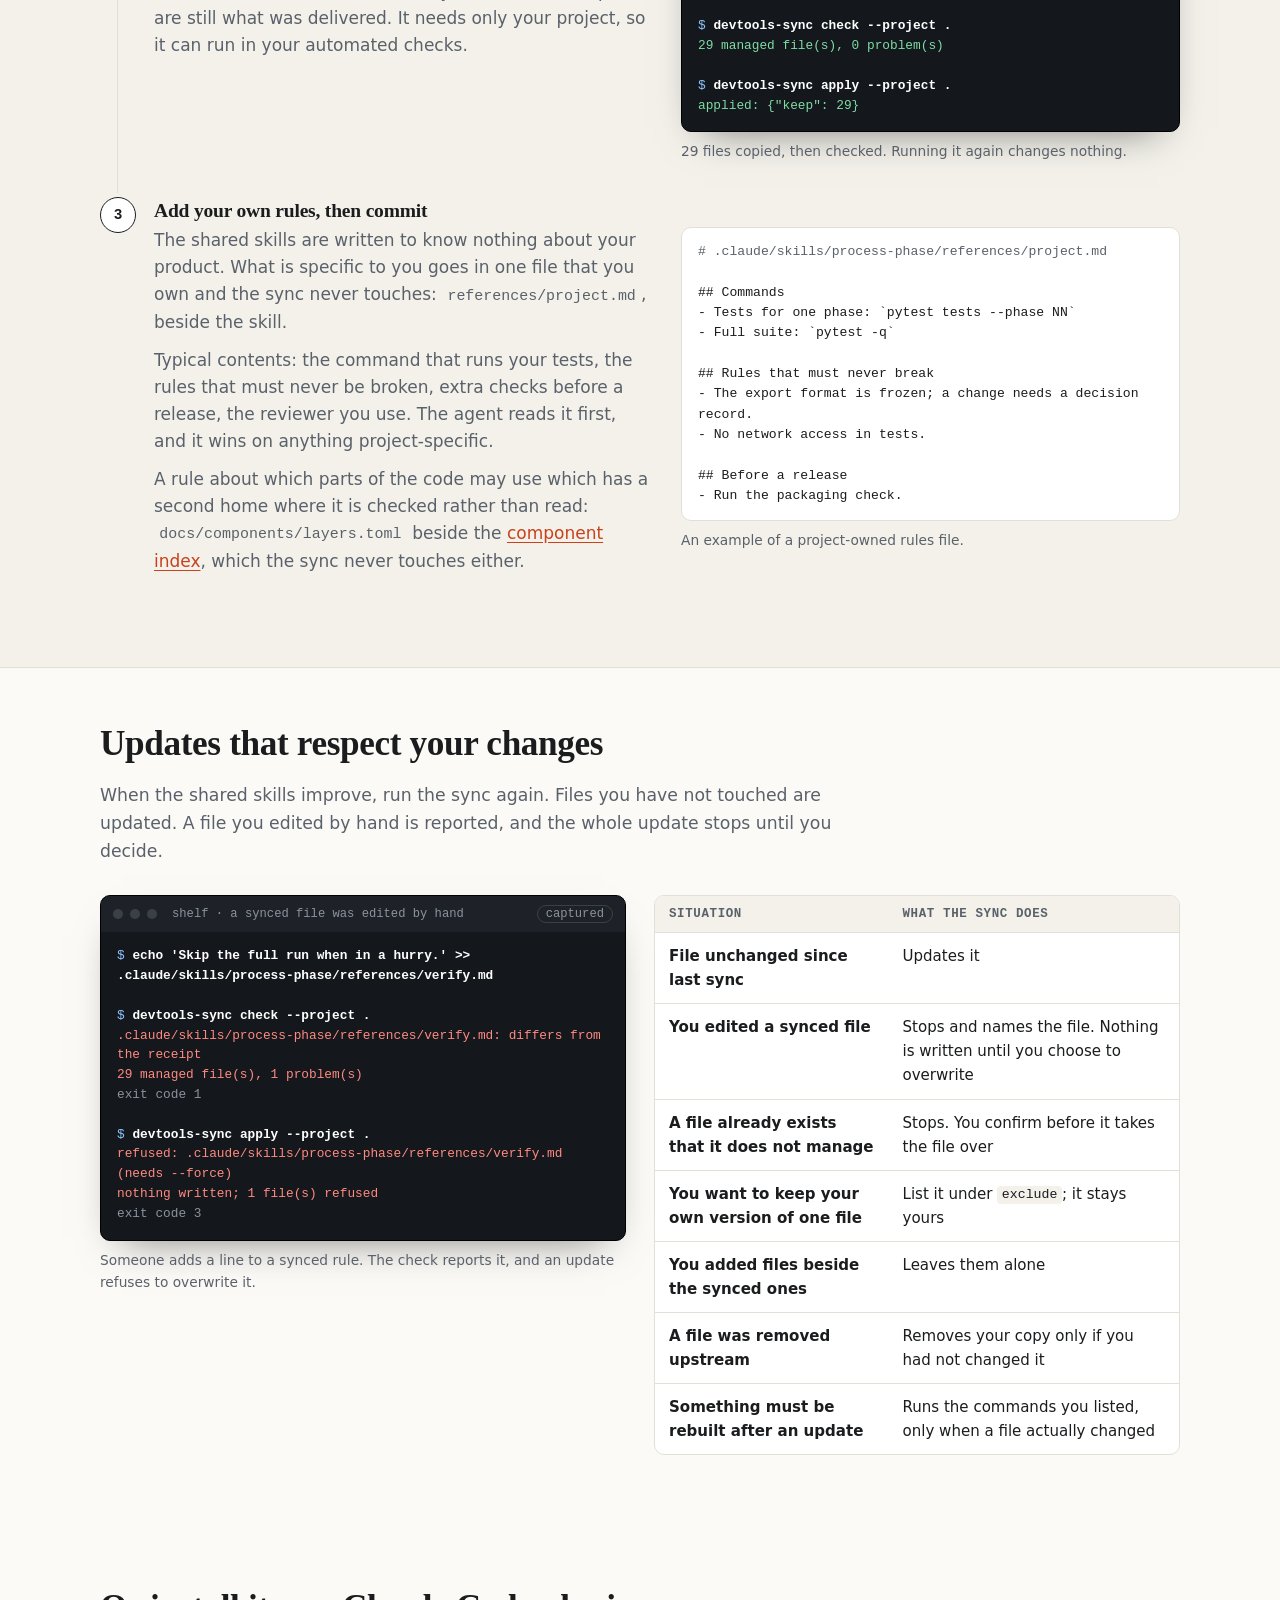
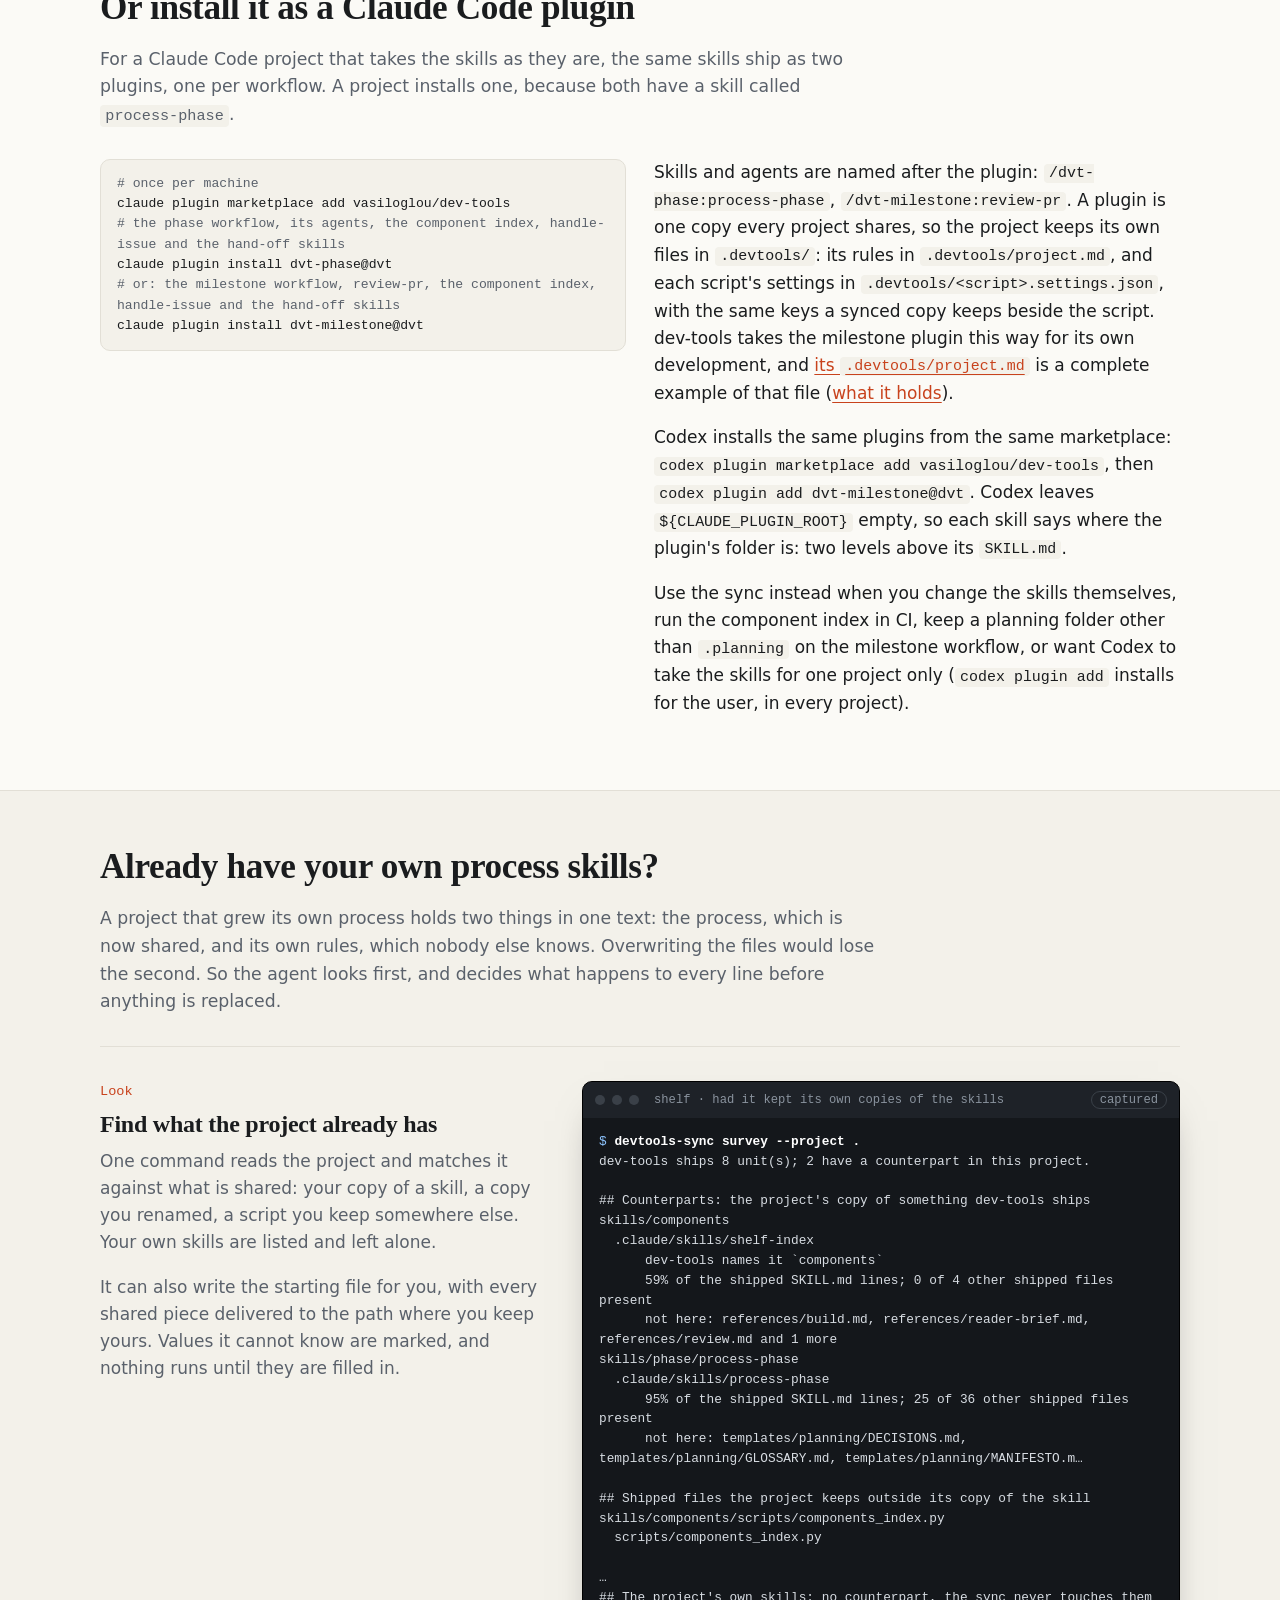
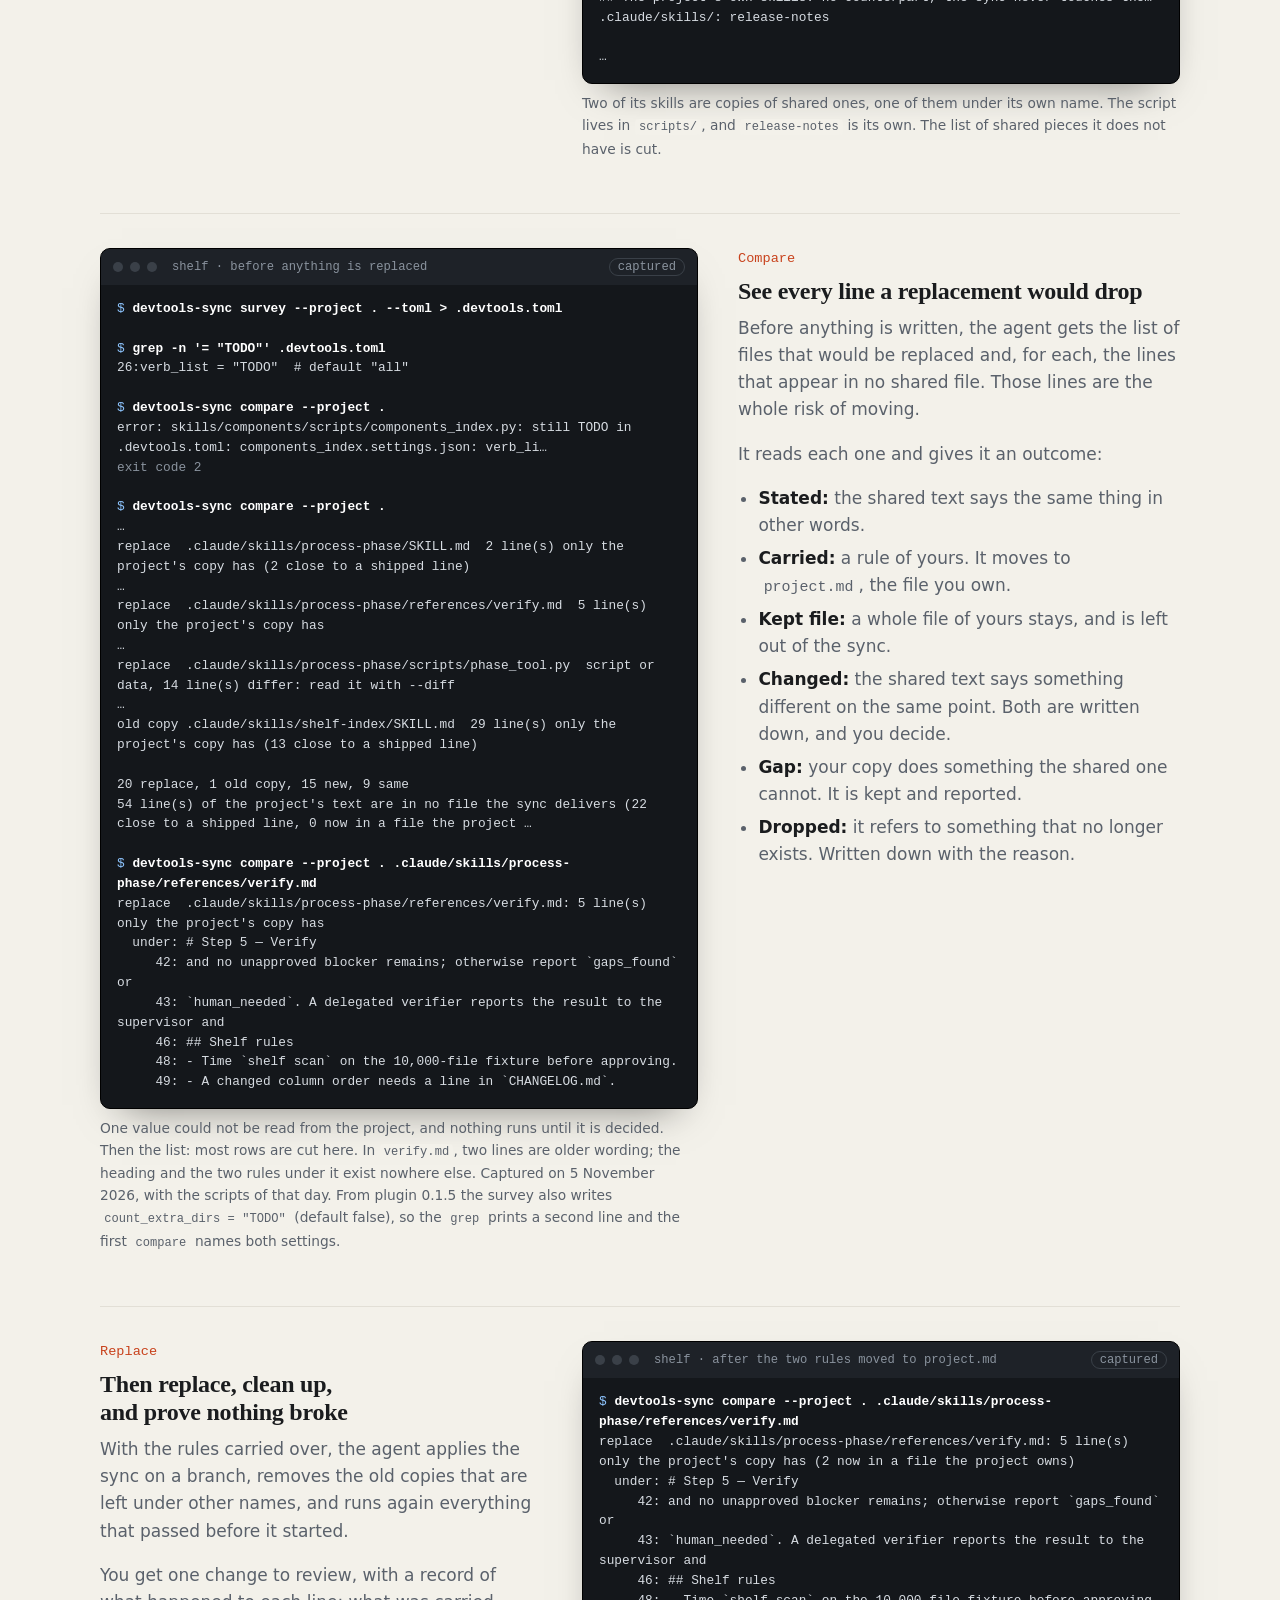
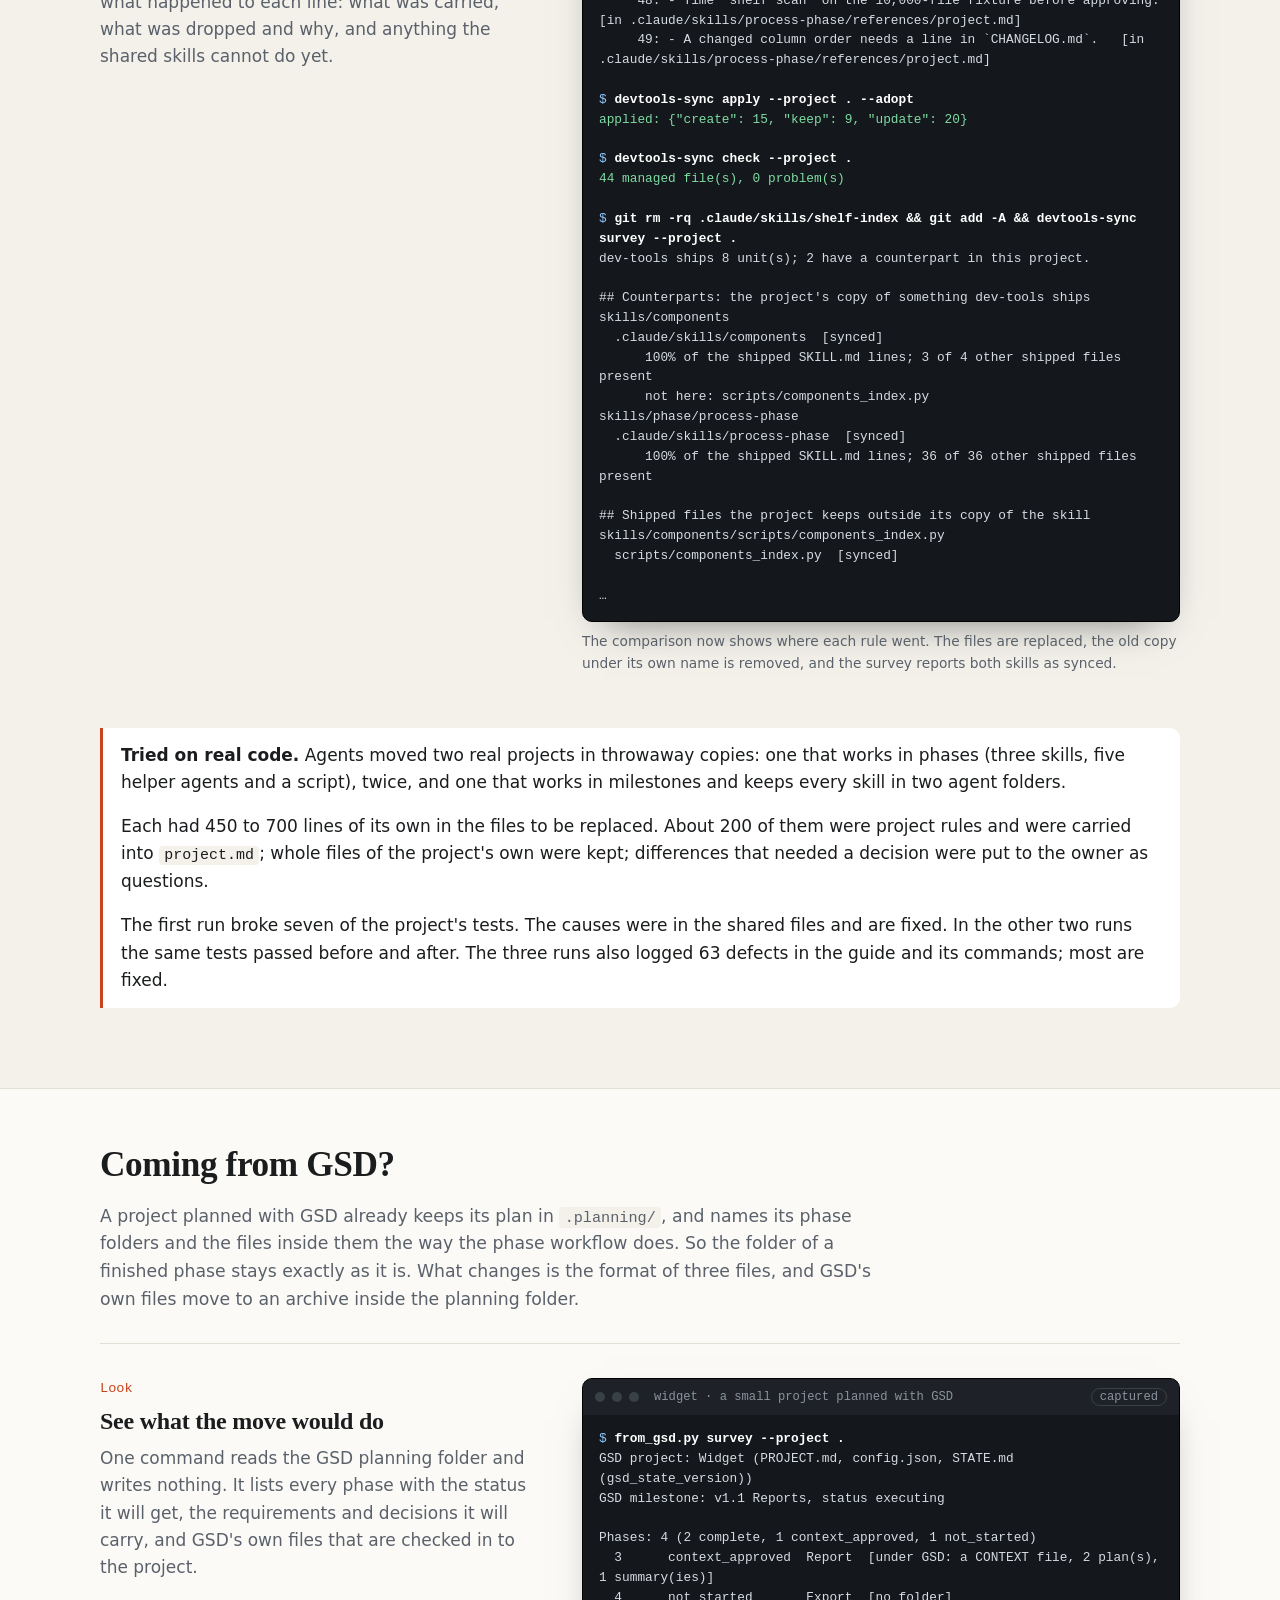
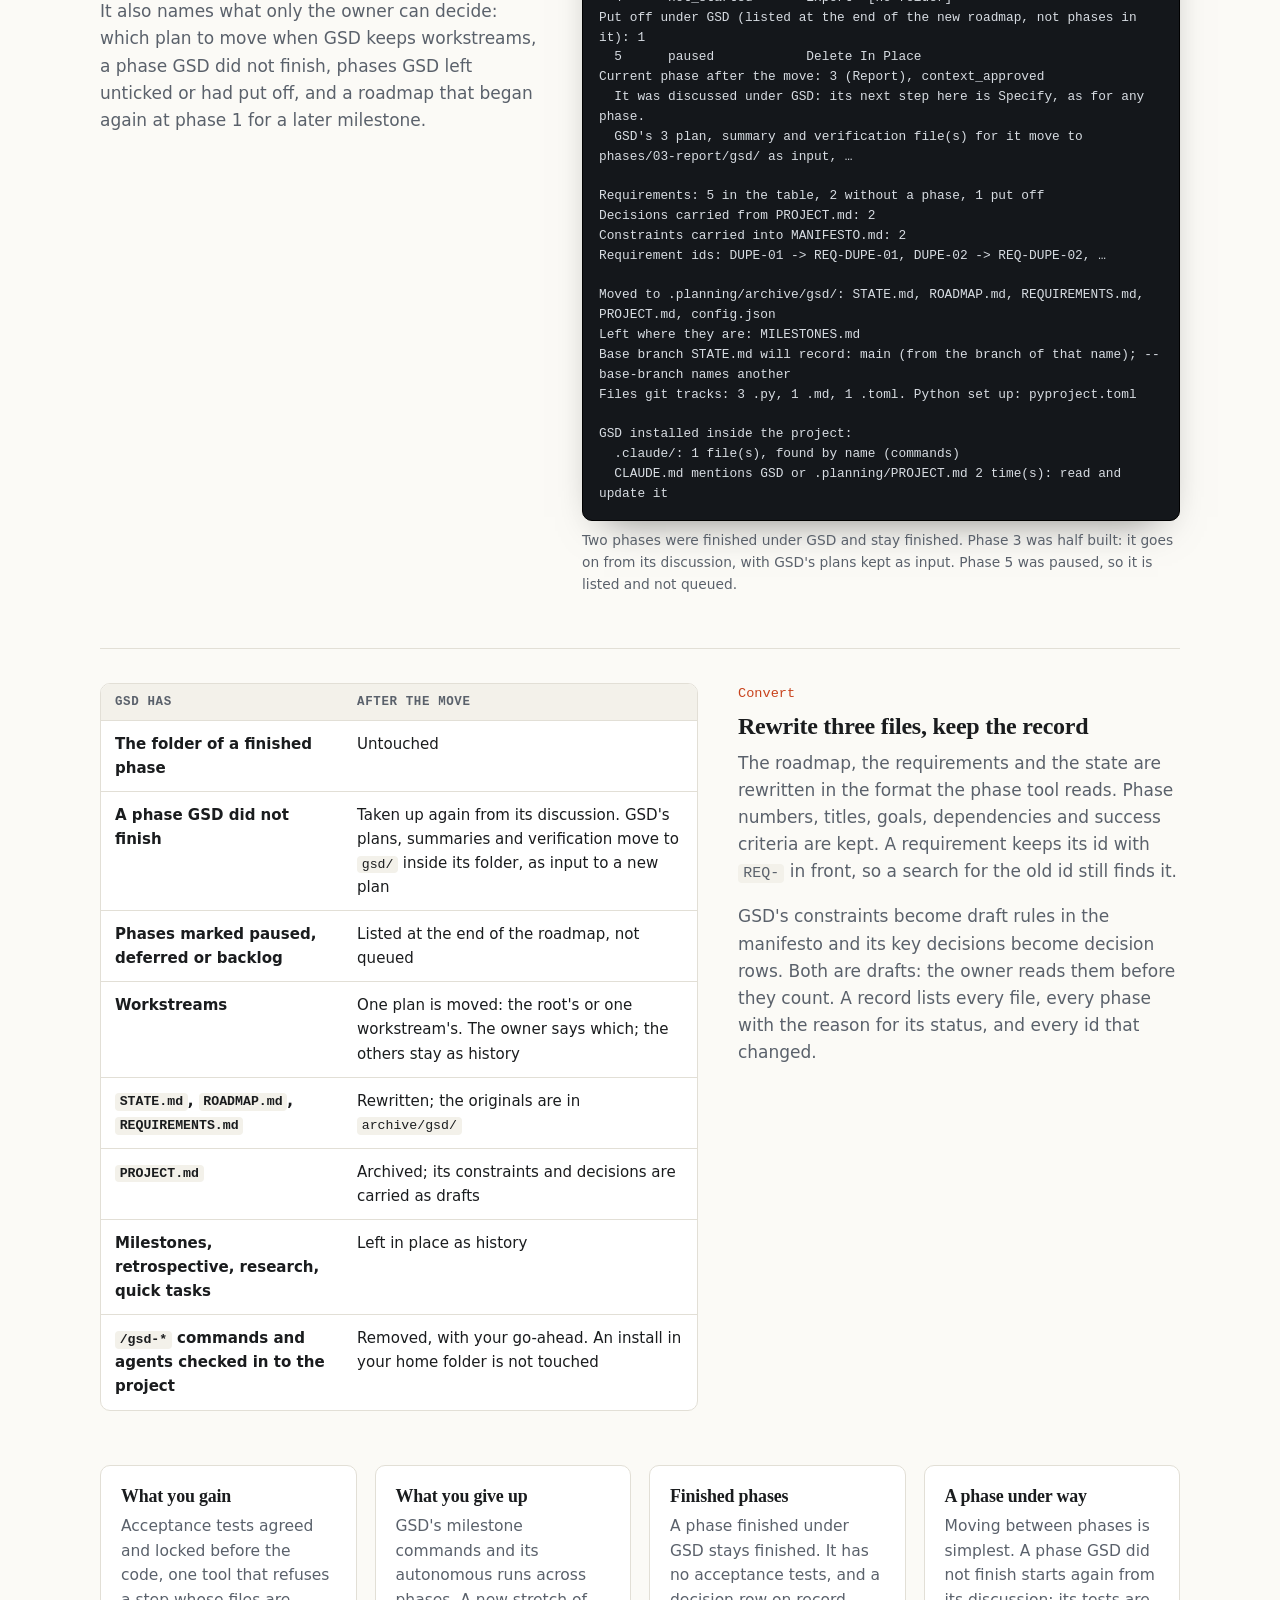
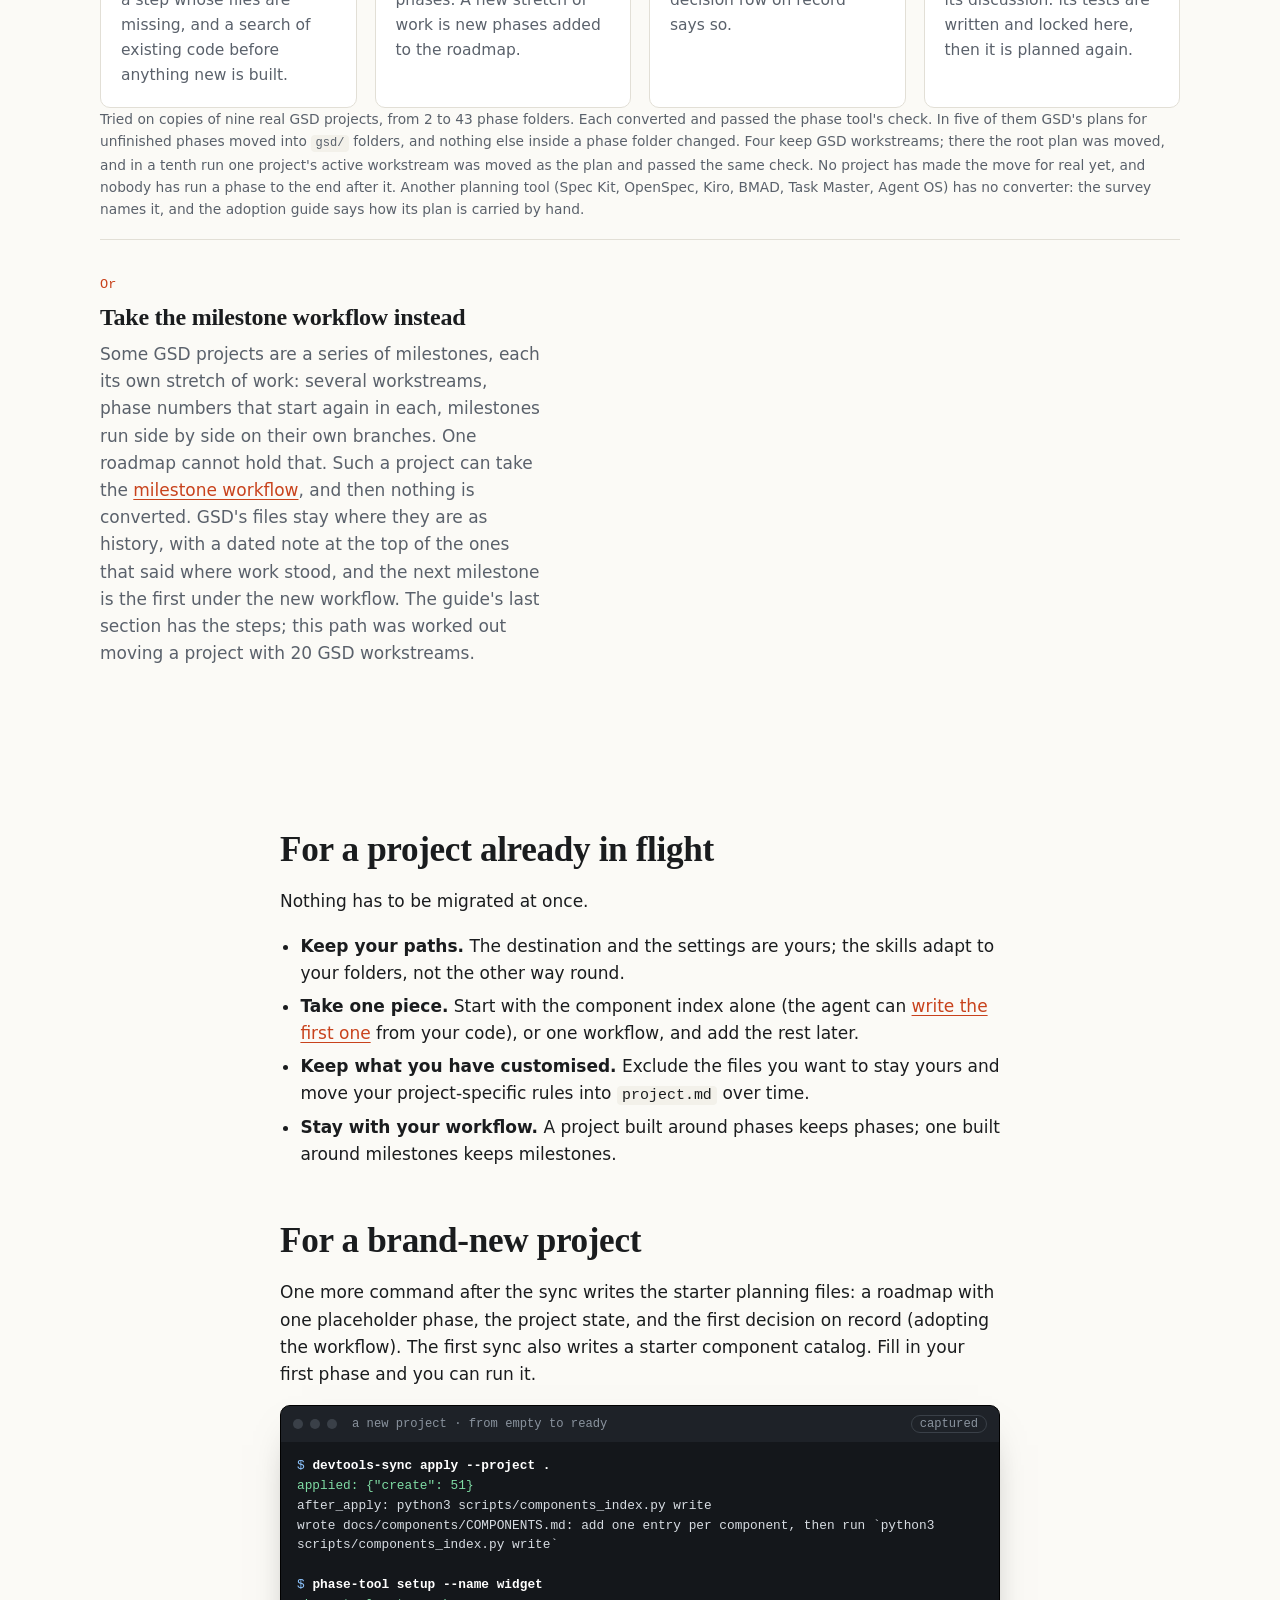
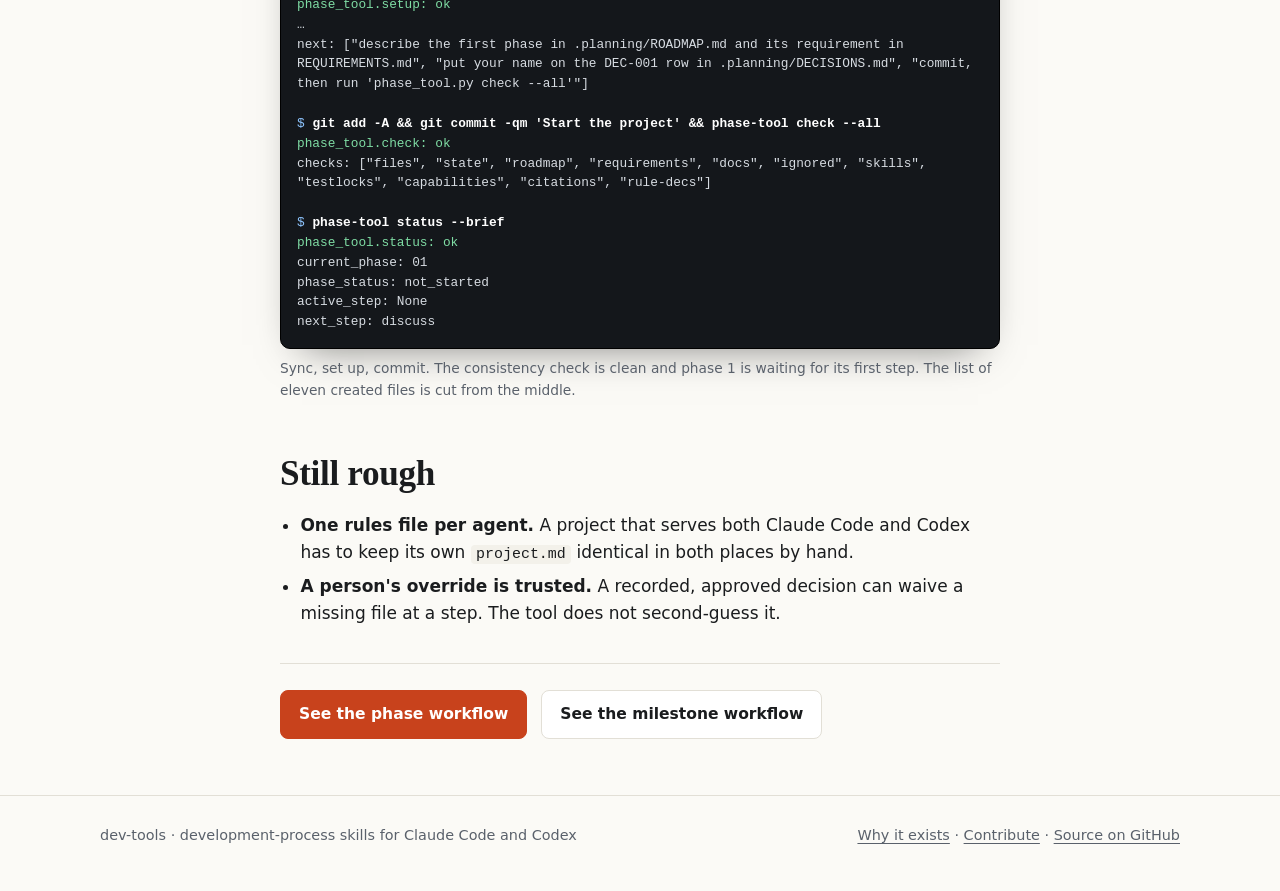
==== commit cc001073: "feat(phase-2): count the modules of extra source folders on request components_index.py gains a coun" ====
--- a/docs/adopt.html
+++ b/docs/adopt.html
@@ -267,7 +267,7 @@
      46: ## Shelf rules
      48: - Time `shelf scan` on the 10,000-file fixture before approving.
      49: - A changed column order needs a line in `CHANGELOG.md`.</pre></div>
-      <p class="caption">One value could not be read from the project, and nothing runs until it is decided. Then the list: most rows are cut here. In <code>verify.md</code>, two lines are older wording; the heading and the two rules under it exist nowhere else.</p>
+      <p class="caption">One value could not be read from the project, and nothing runs until it is decided. Then the list: most rows are cut here. In <code>verify.md</code>, two lines are older wording; the heading and the two rules under it exist nowhere else. Captured on 5 November 2026, with the scripts of that day. From plugin 0.1.5 the survey also writes <code>count_extra_dirs = "TODO"</code> (default false), so the <code>grep</code> prints a second line and the first <code>compare</code> names both settings.</p>
     </div>
   </div>
 
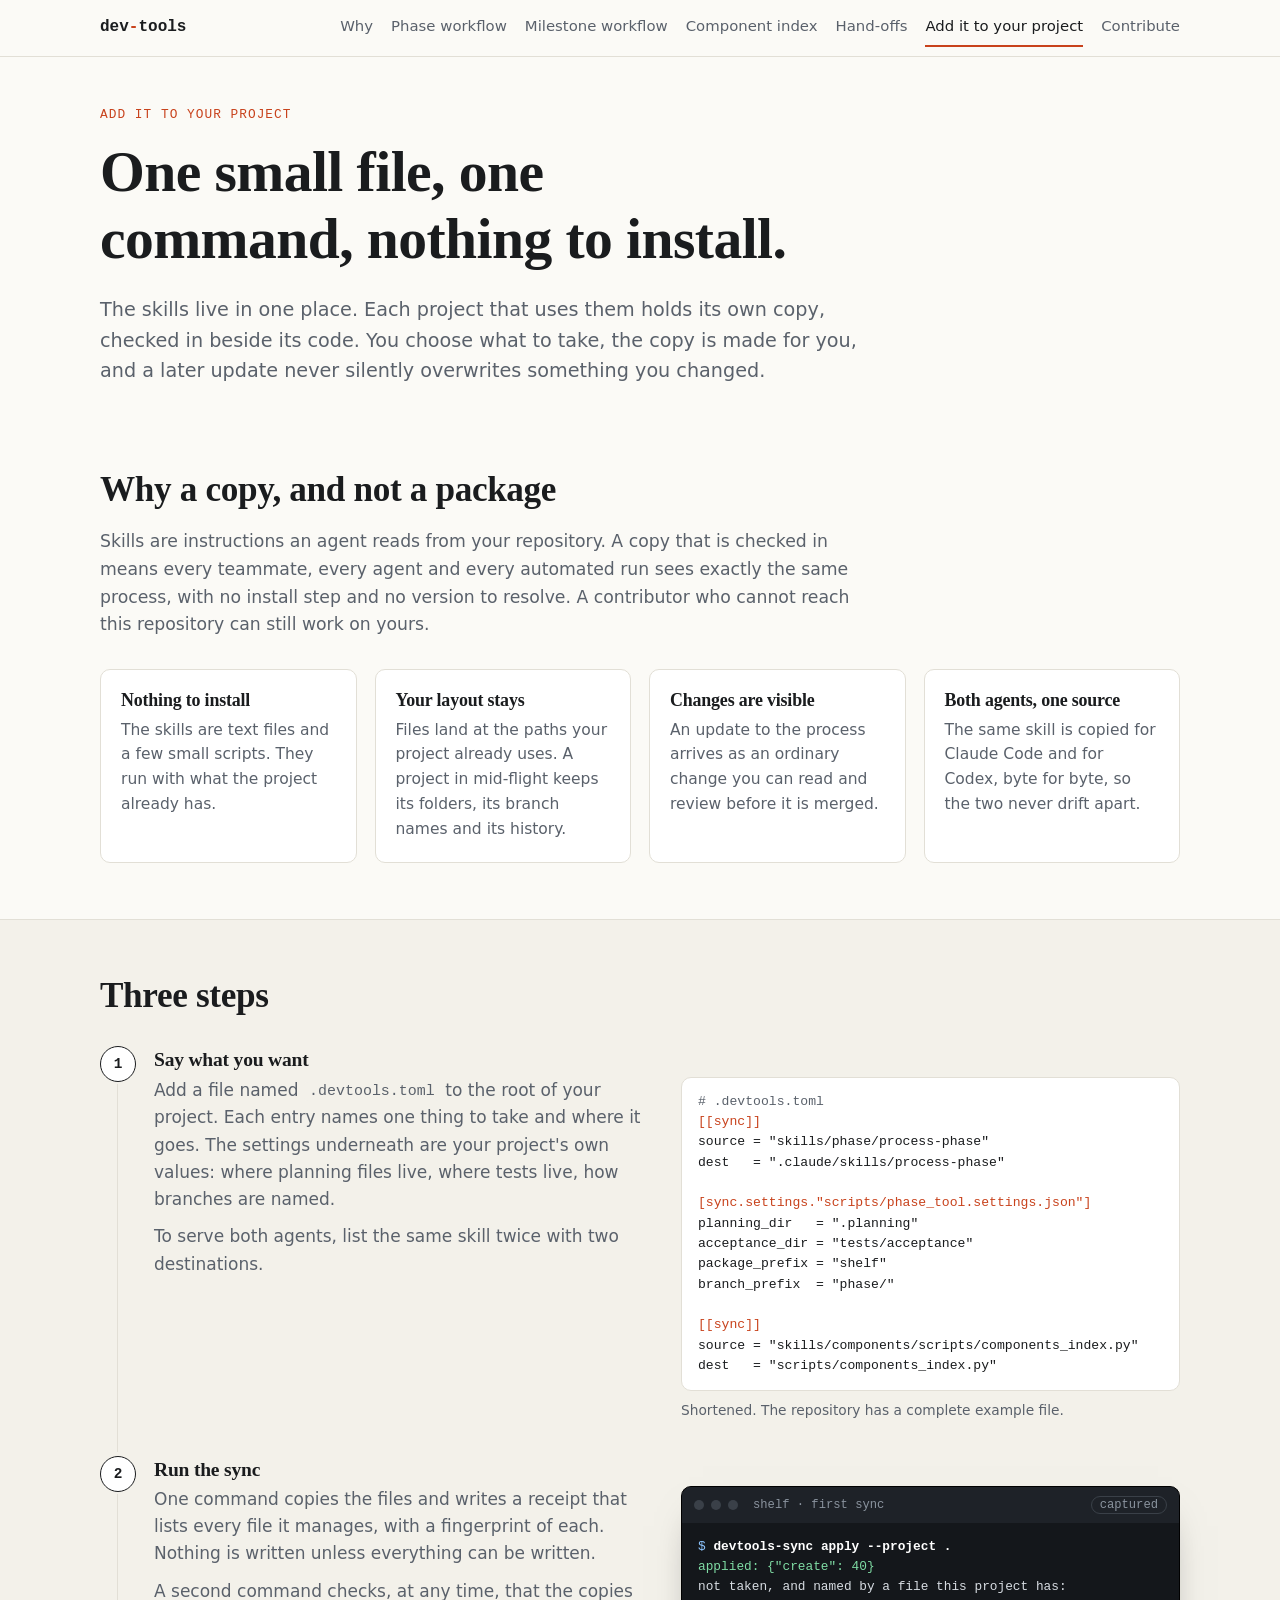
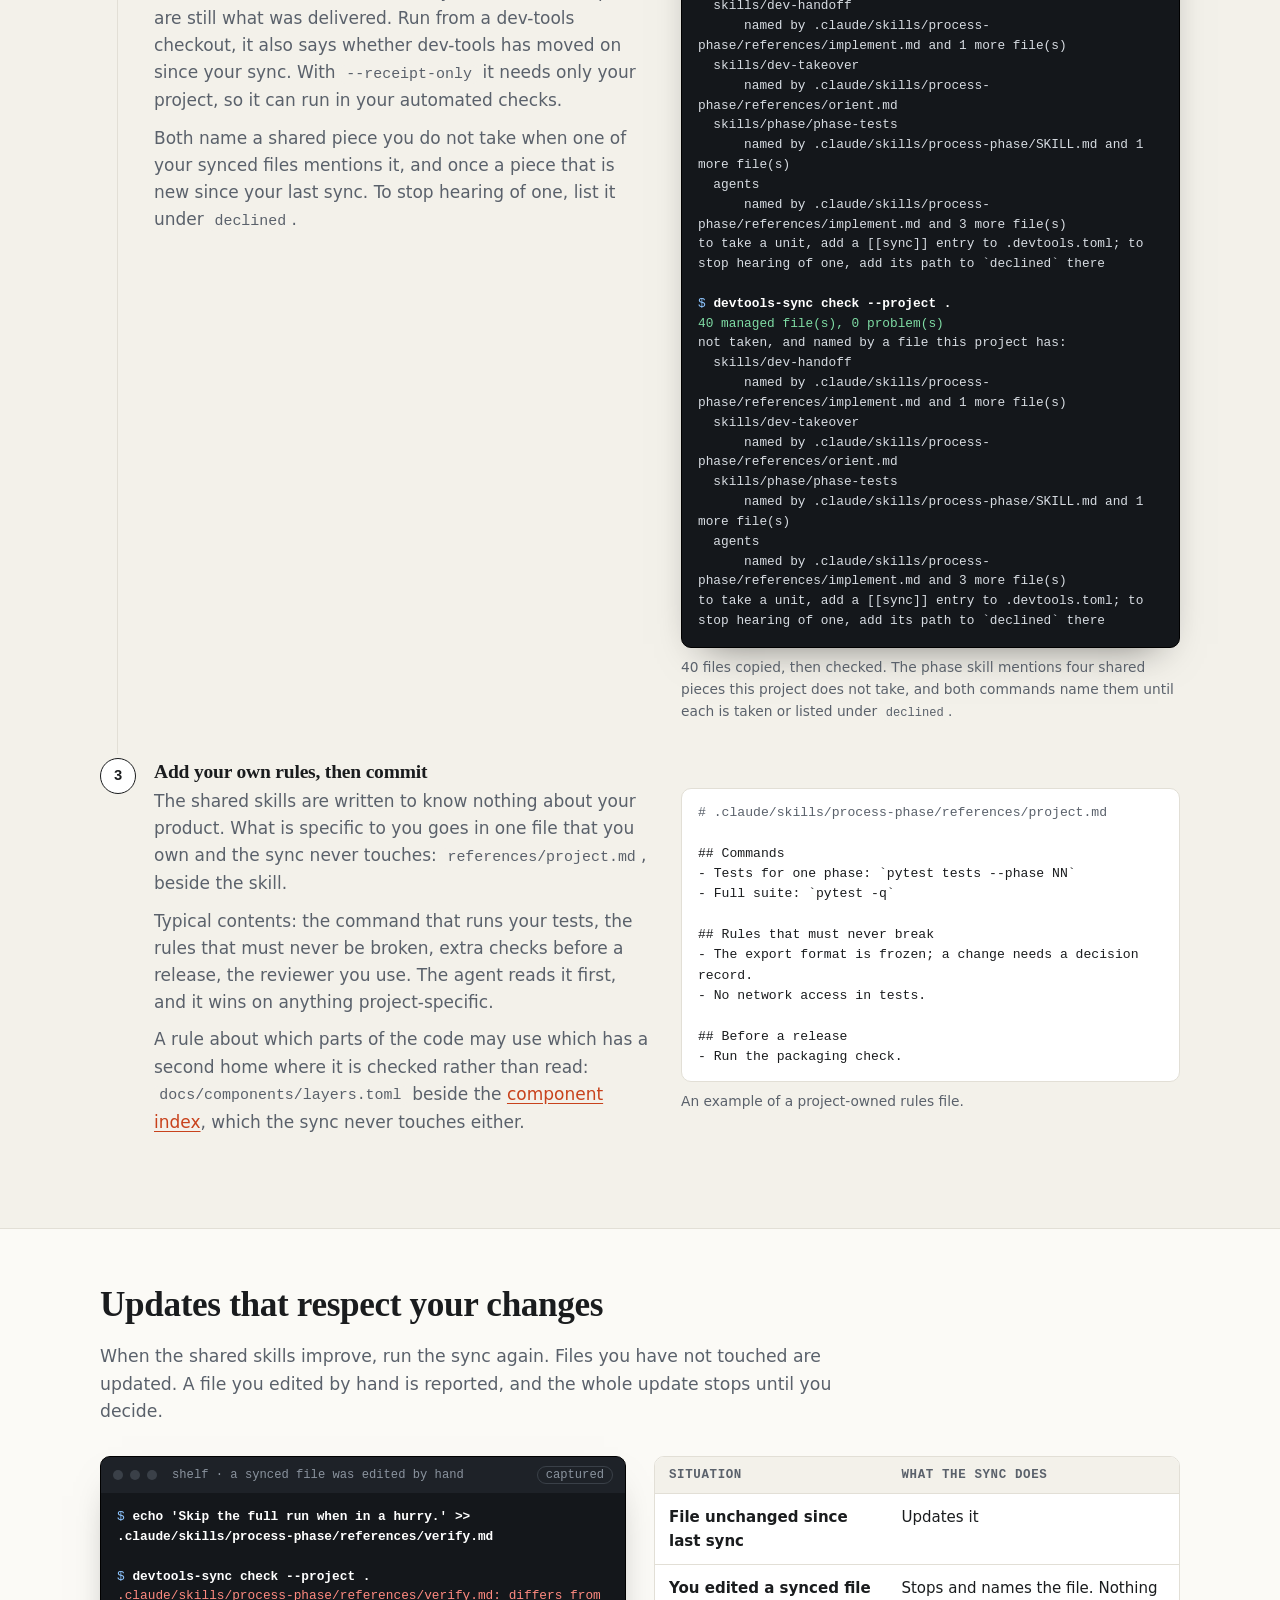
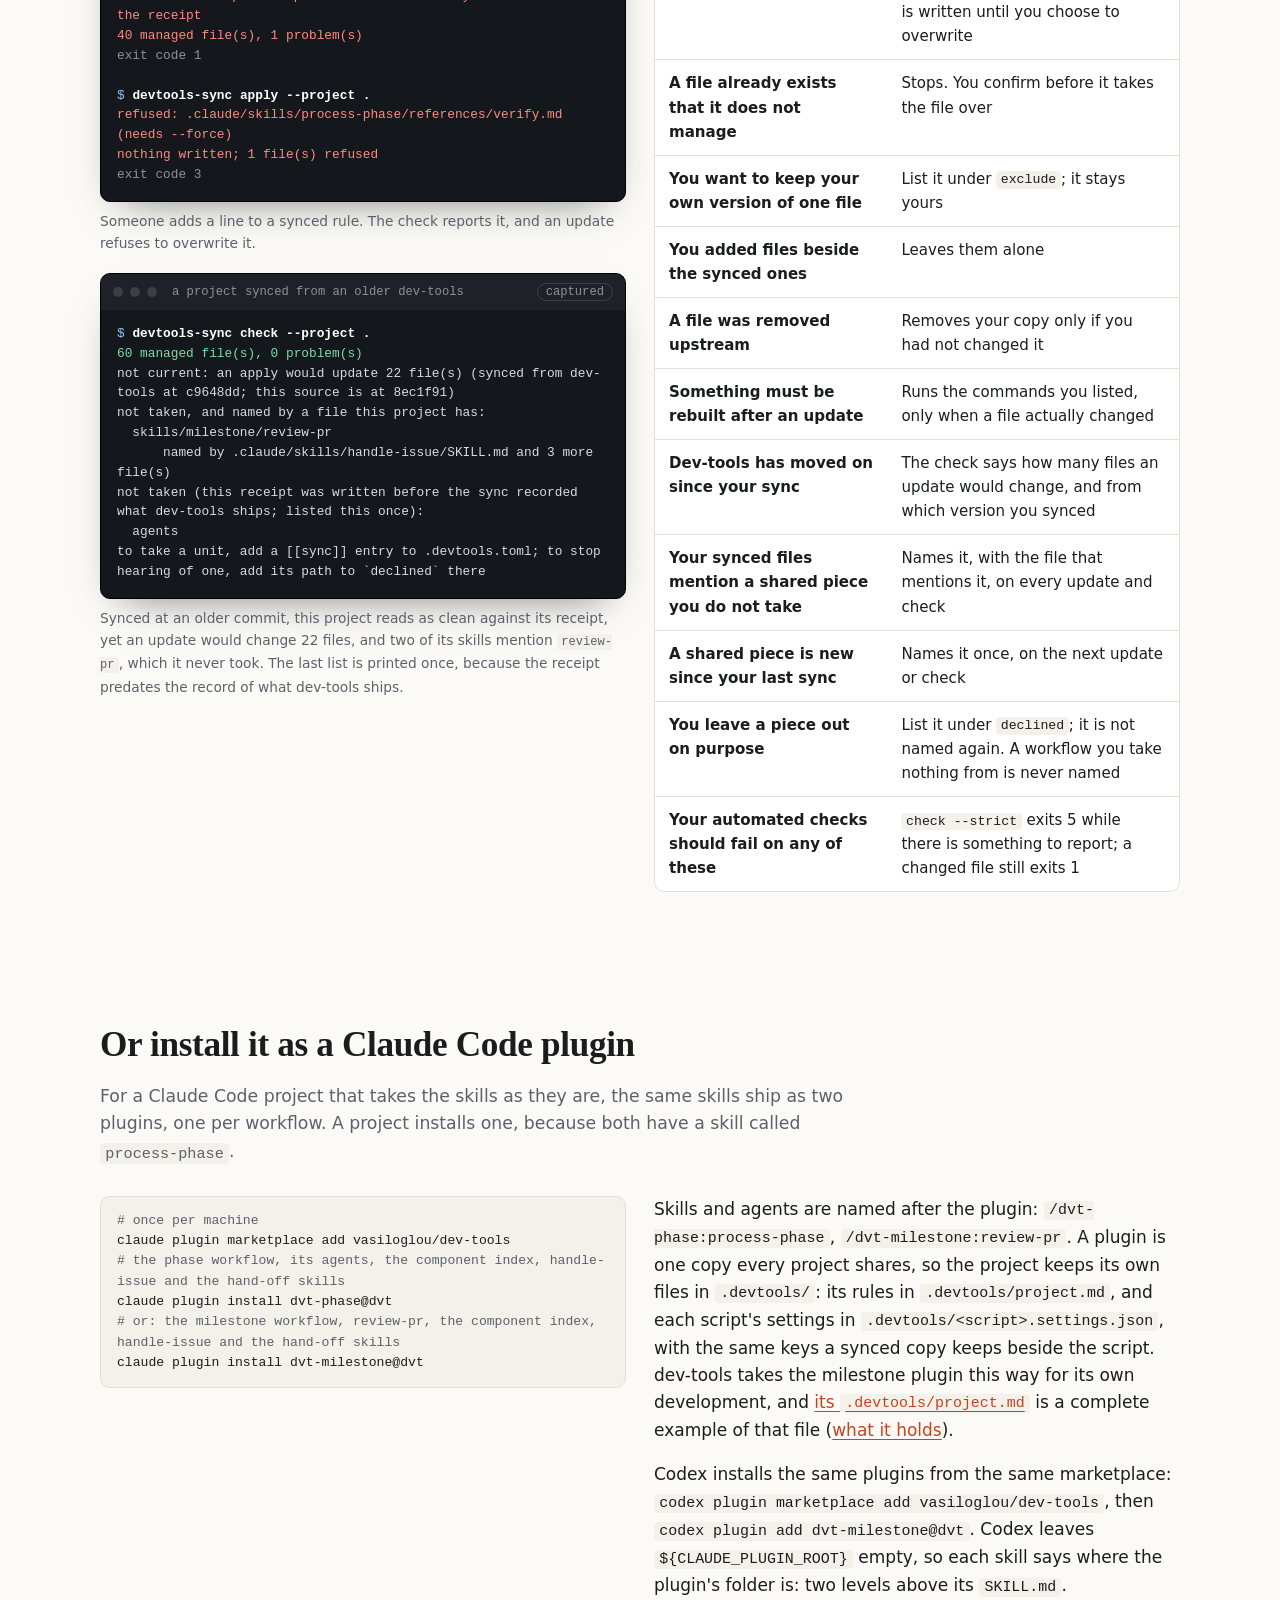
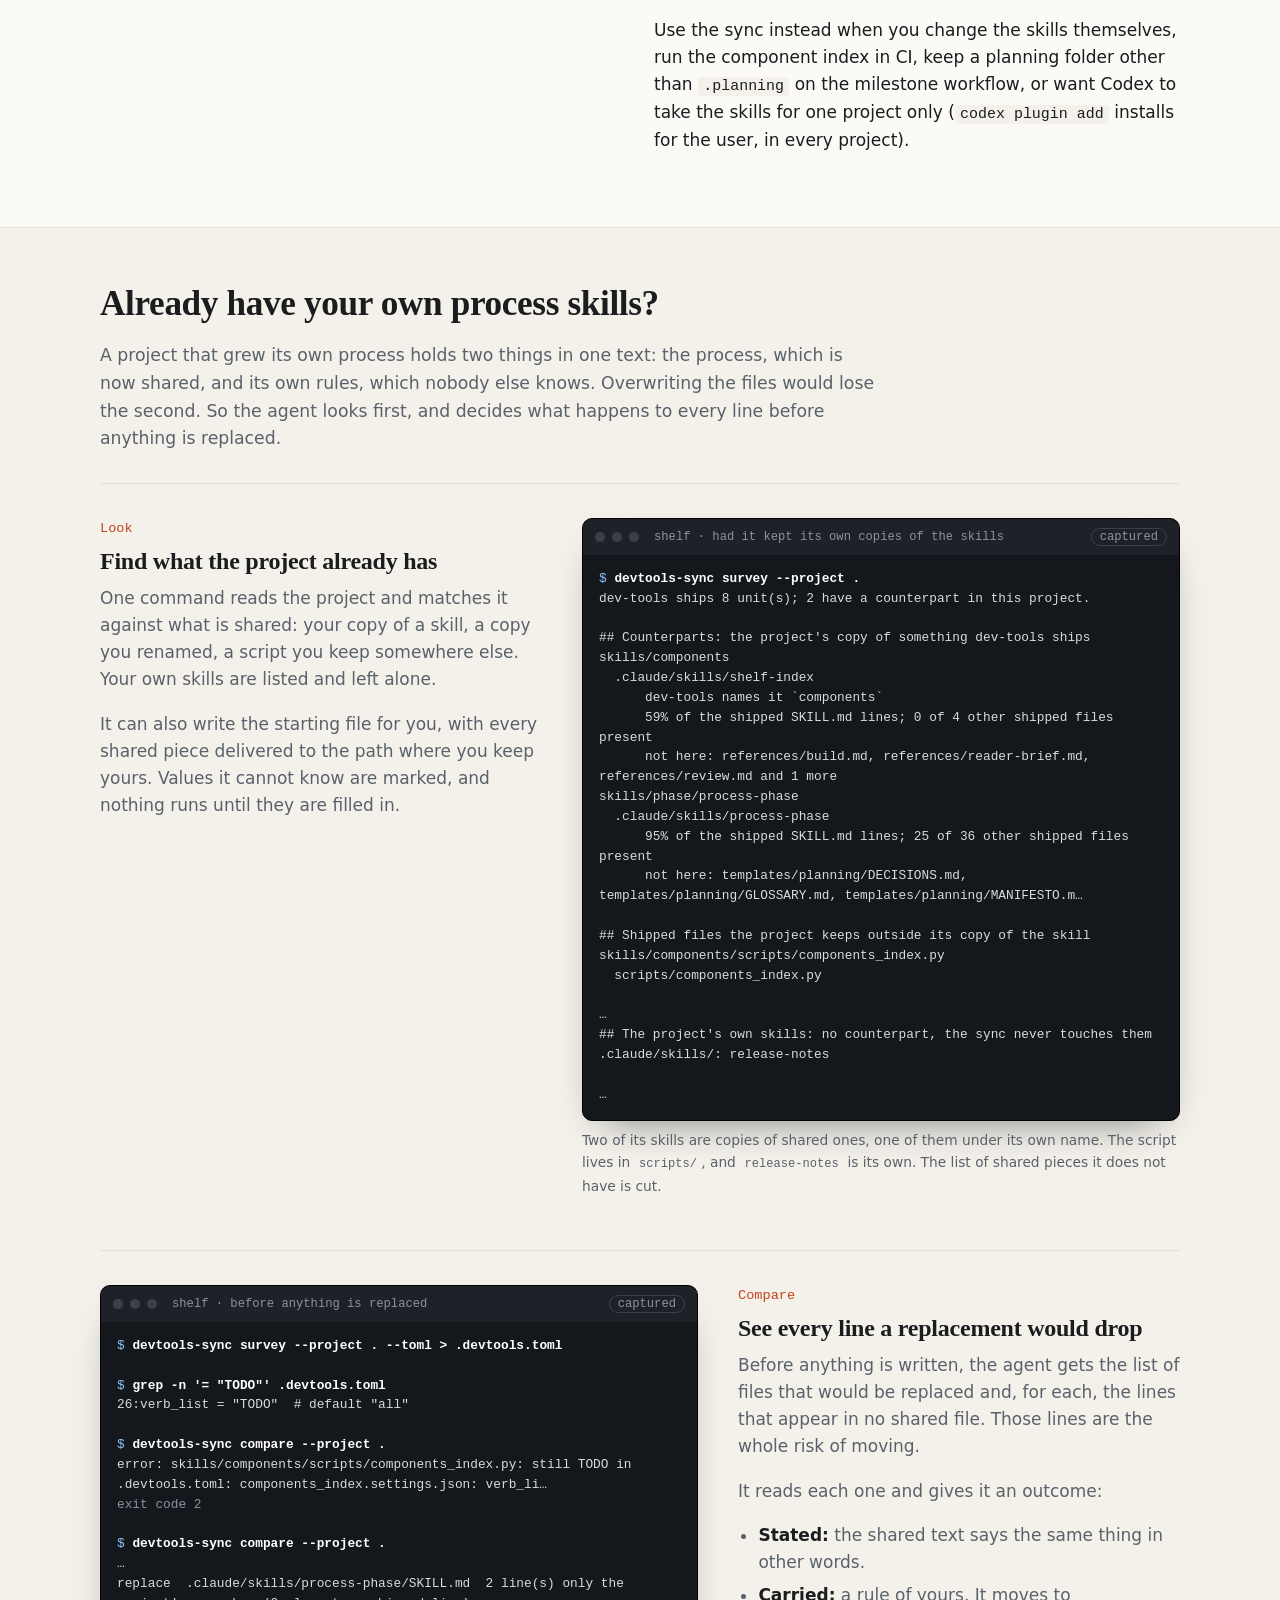
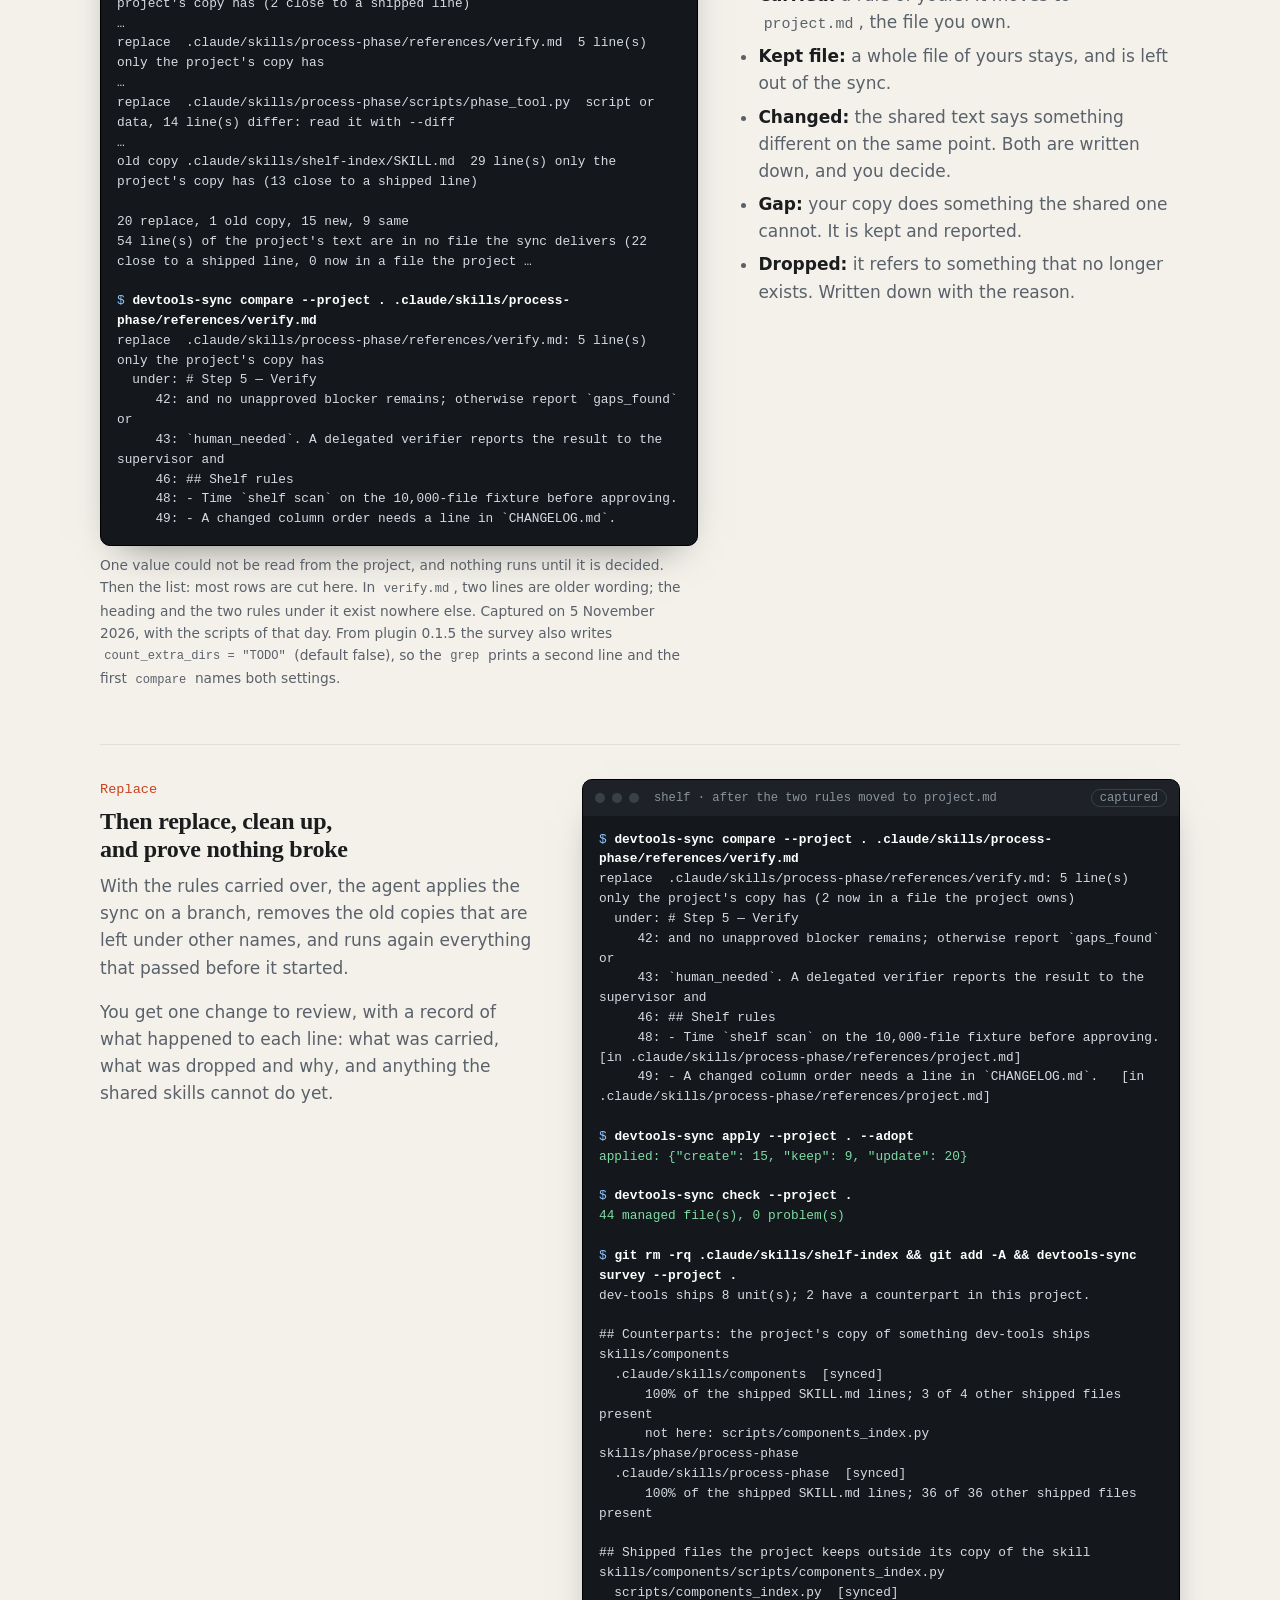
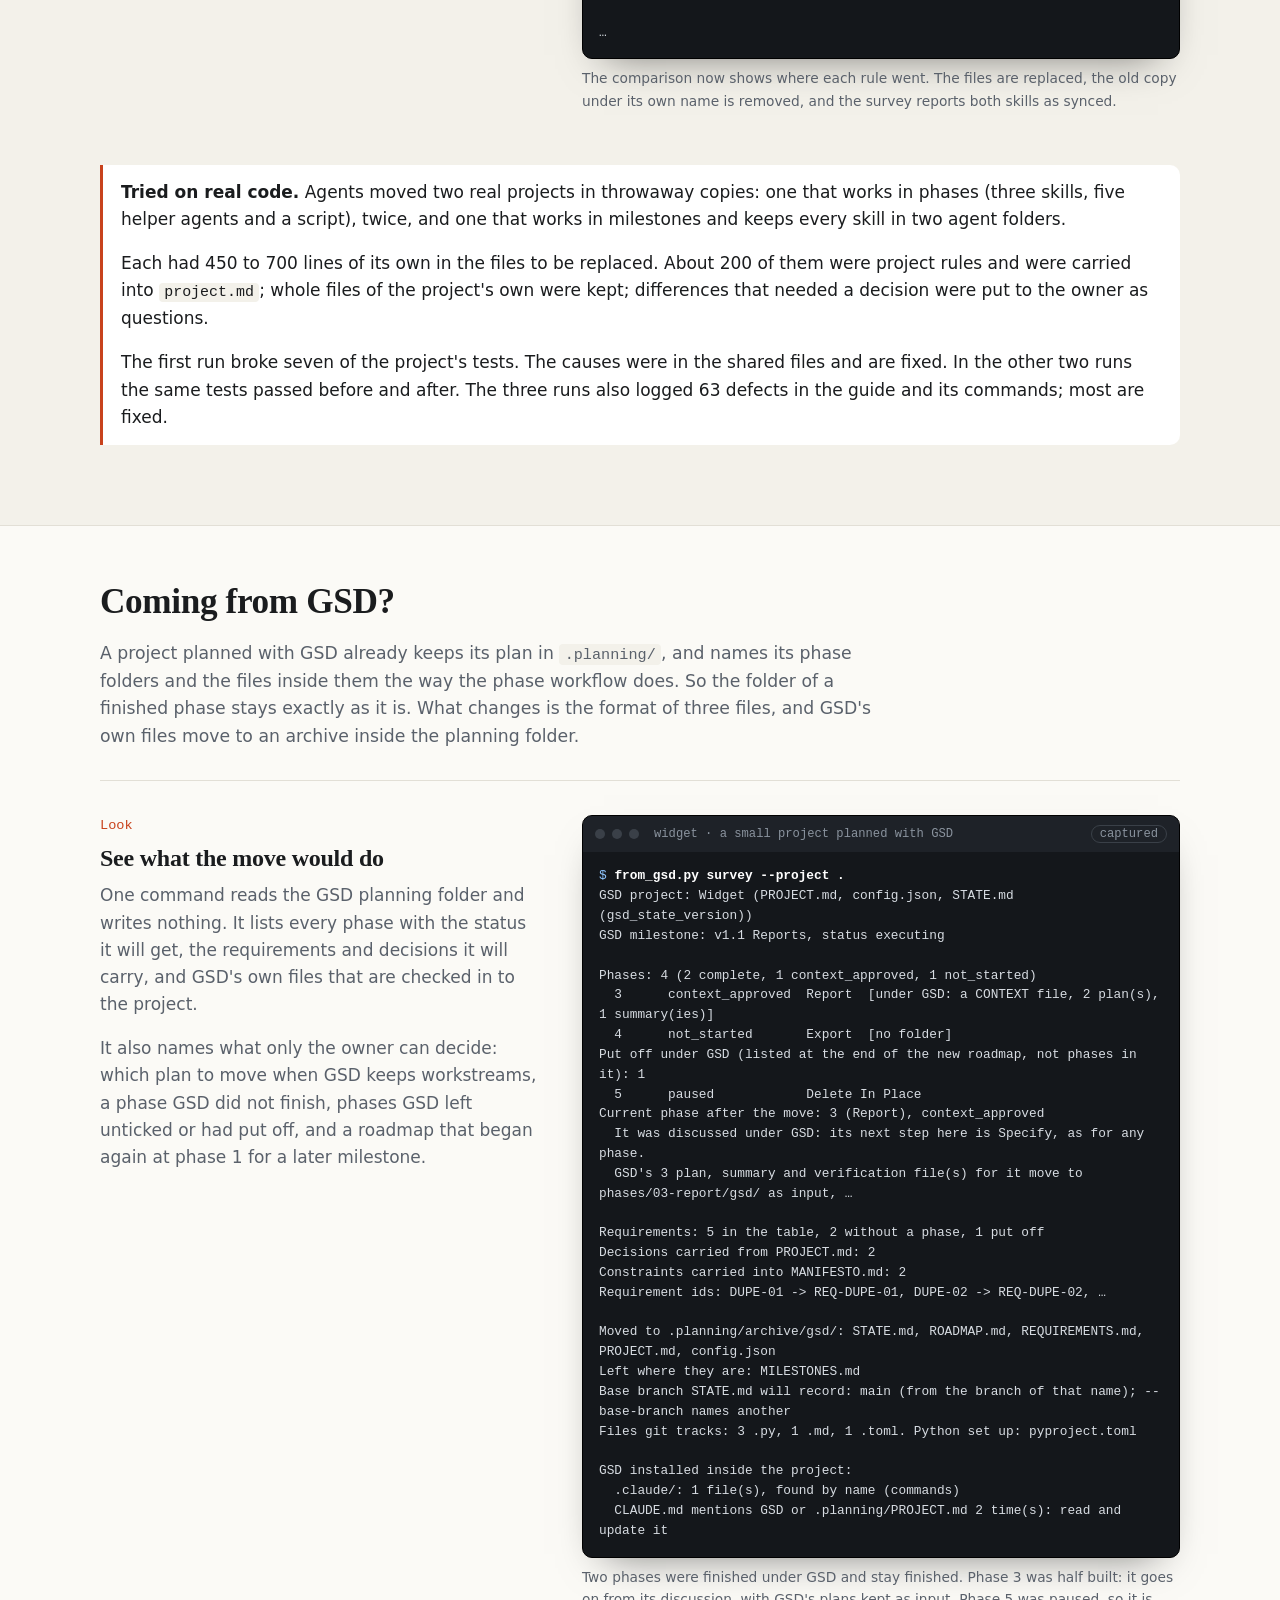
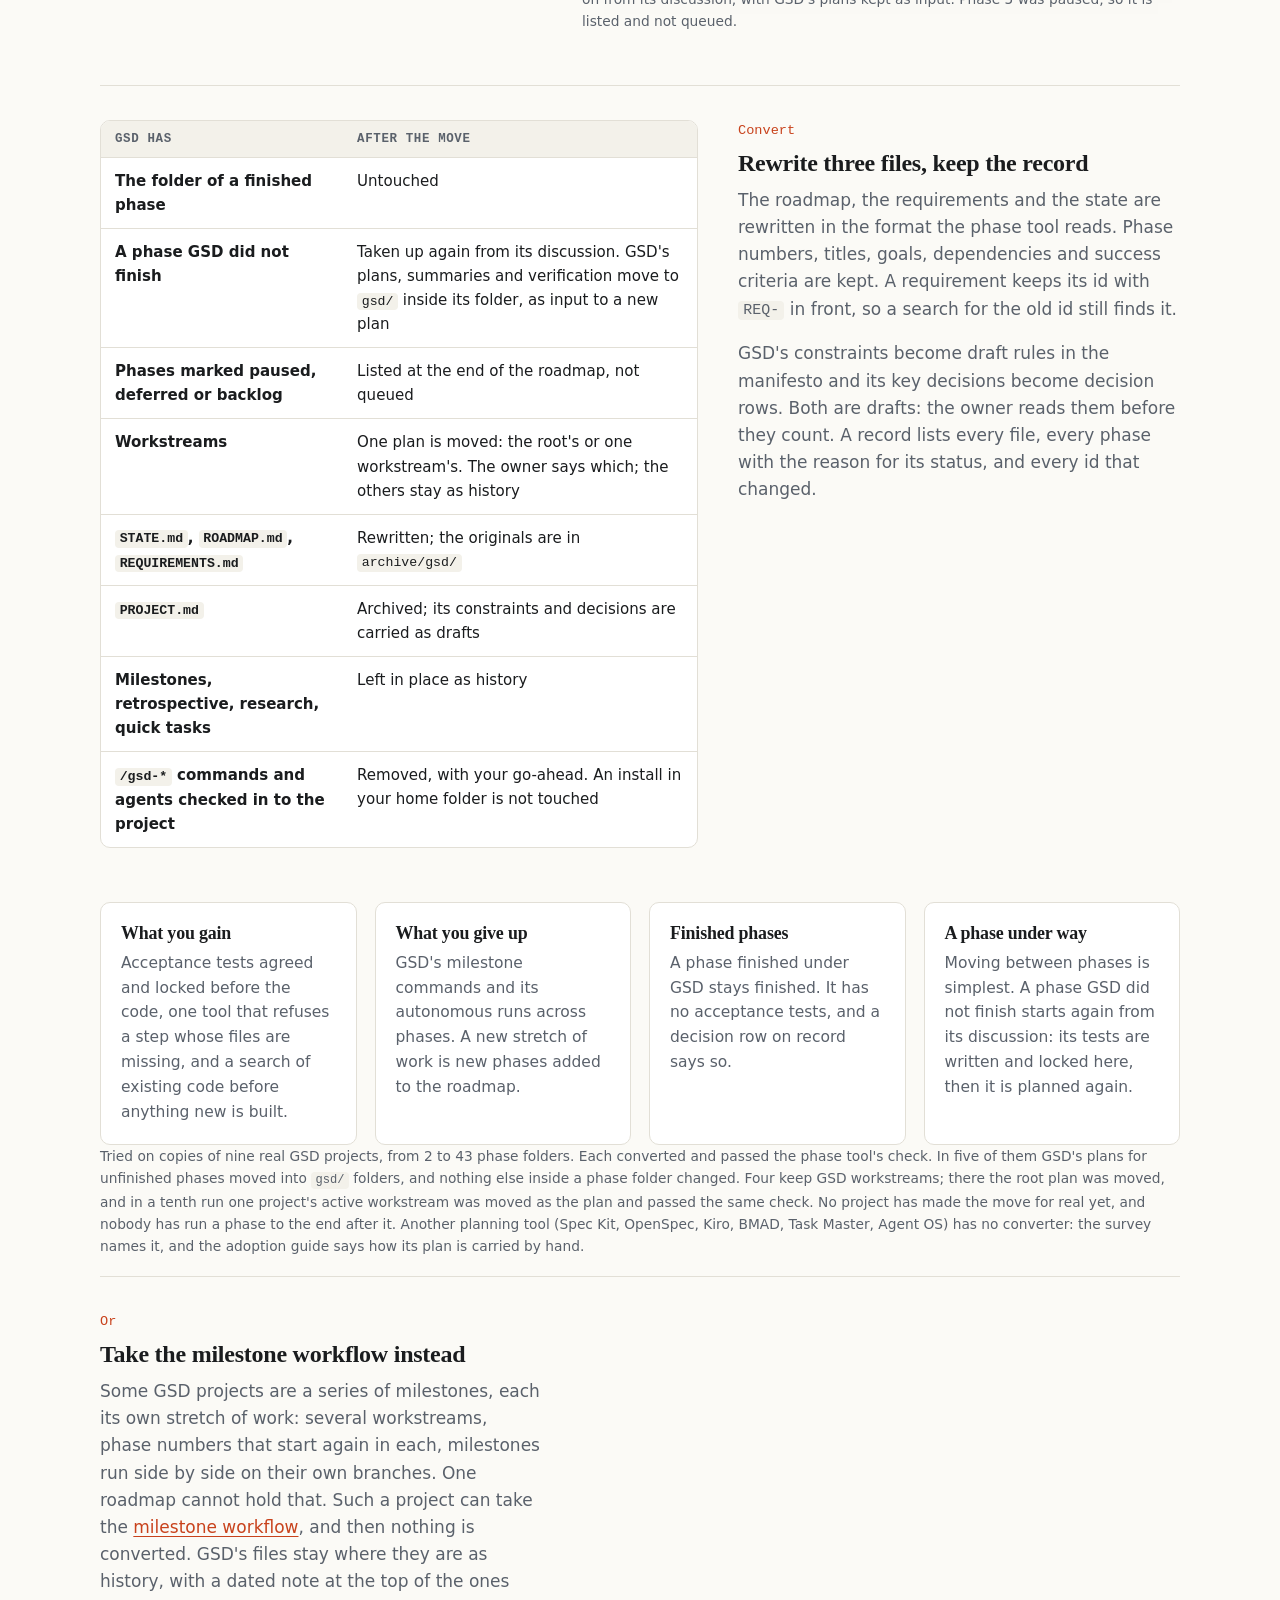
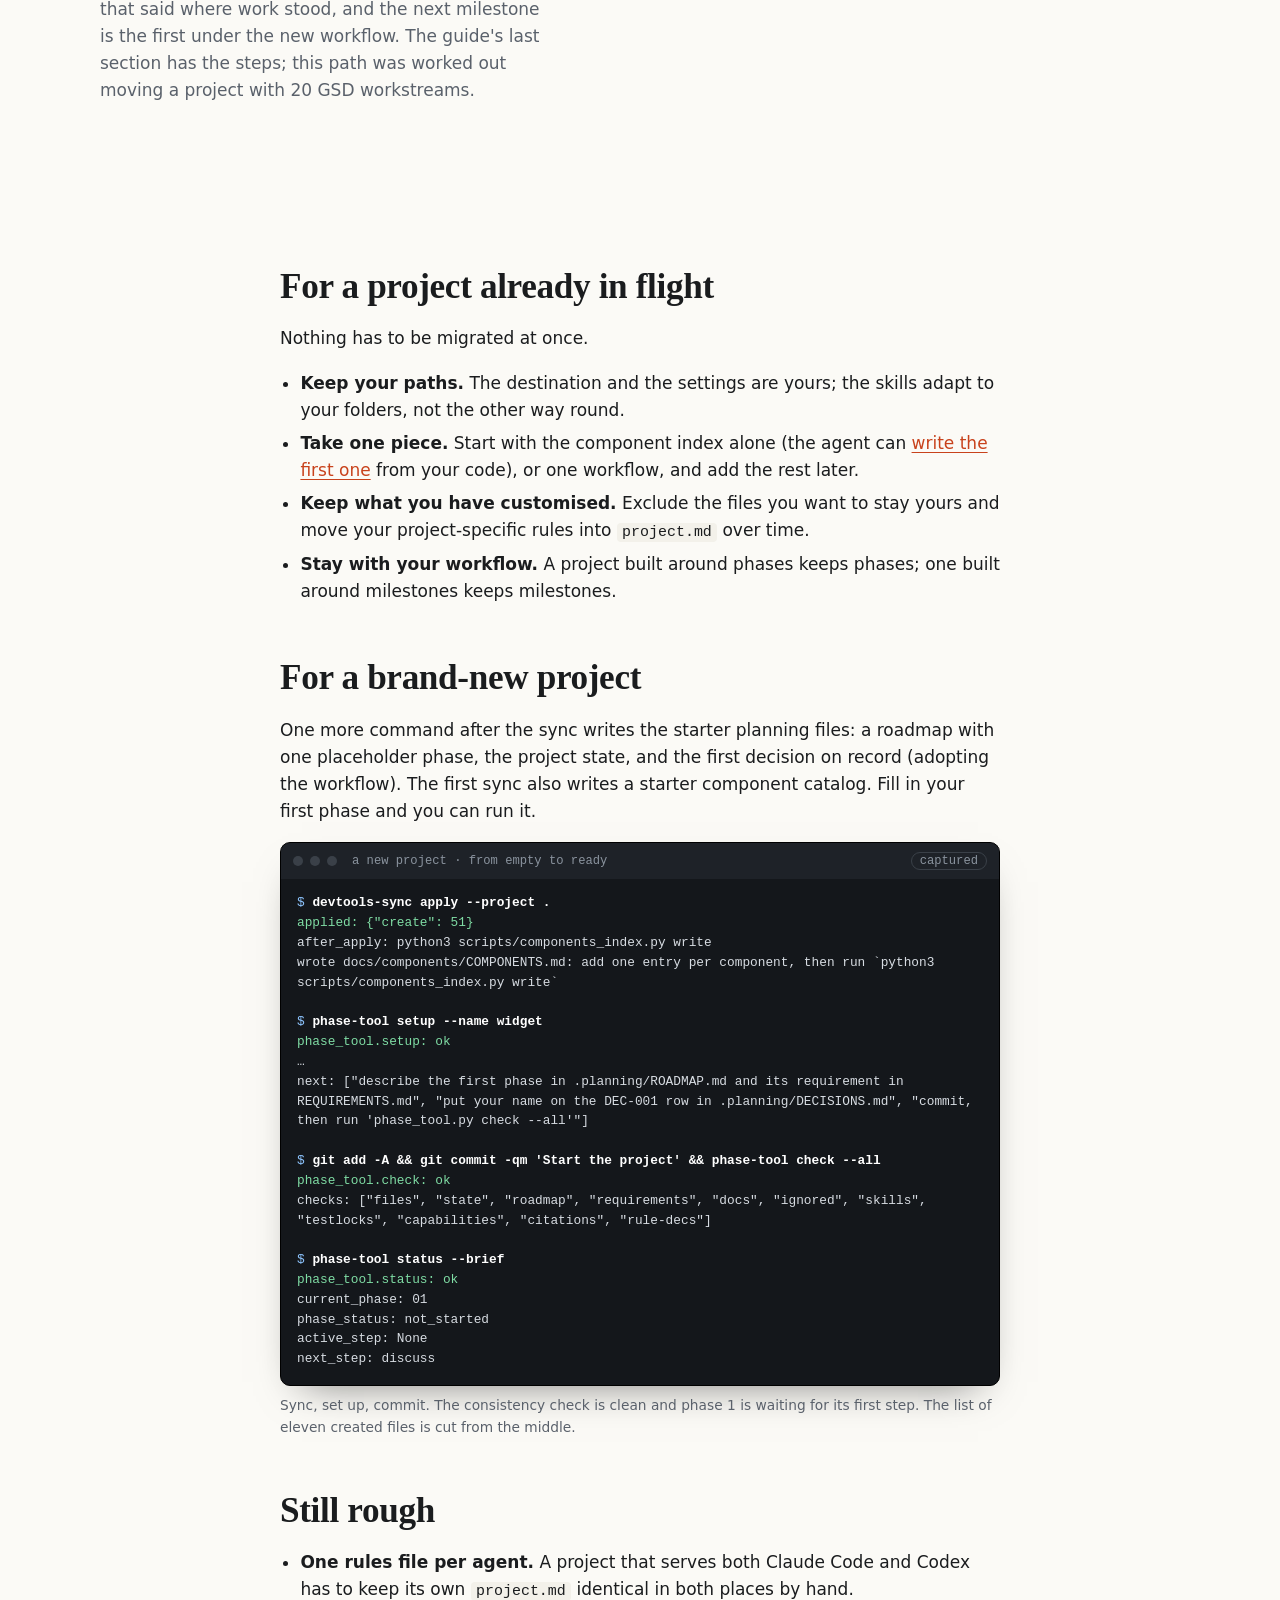
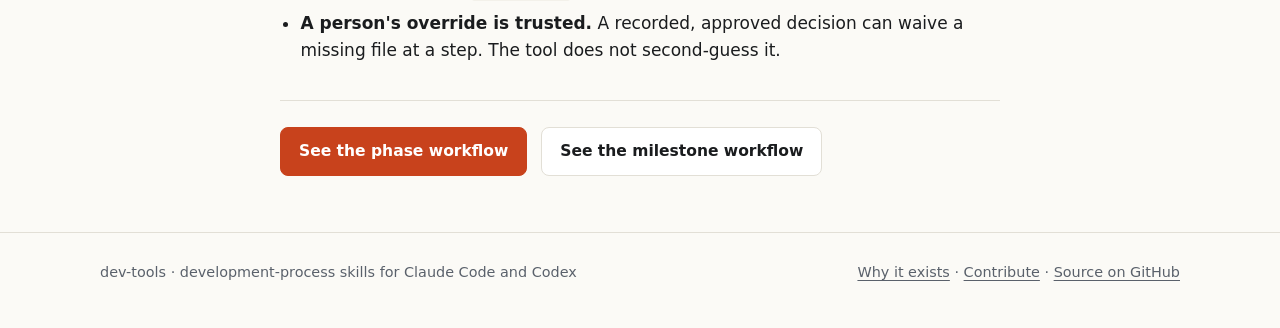
==== commit e49b0529: "docs(phase-1): retake the sync captures and describe the unit report The first-sync and hand-edit fr" ====
--- a/docs/adopt.html
+++ b/docs/adopt.html
@@ -75,20 +75,37 @@
       <div class="two">
         <div>
           <p>One command copies the files and writes a receipt that lists every file it manages, with a fingerprint of each. Nothing is written unless everything can be written.</p>
-          <p>A second command checks, at any time, that the copies are still what was delivered. It needs only your project, so it can run in your automated checks.</p>
+          <p>A second command checks, at any time, that the copies are still what was delivered. Run from a dev-tools checkout, it also says whether dev-tools has moved on since your sync. With <code>--receipt-only</code> it needs only your project, so it can run in your automated checks.</p>
+          <p>Both name a shared piece you do not take when one of your synced files mentions it, and once a piece that is new since your last sync. To stop hearing of one, list it under <code>declined</code>.</p>
         </div>
         <div>
 <div class="term"><div class="bar"><i></i><i></i><i></i><b>shelf · first sync</b><em>captured</em></div>
 <pre><span class="p">$</span> <span class="cmd">devtools-sync apply --project .</span>
-<span class="ok">applied: {&quot;create&quot;: 29}</span>
-after_apply: python3 scripts/components_index.py write
+<span class="ok">applied: {&quot;create&quot;: 40}</span>
+not taken, and named by a file this project has:
+  skills/dev-handoff
+      named by .claude/skills/process-phase/references/implement.md and 1 more file(s)
+  skills/dev-takeover
+      named by .claude/skills/process-phase/references/orient.md
+  skills/phase/phase-tests
+      named by .claude/skills/process-phase/SKILL.md and 1 more file(s)
+  agents
+      named by .claude/skills/process-phase/references/implement.md and 3 more file(s)
+to take a unit, add a [[sync]] entry to .devtools.toml; to stop hearing of one, add its path to `declined` there
 
 <span class="p">$</span> <span class="cmd">devtools-sync check --project .</span>
-<span class="ok">29 managed file(s), 0 problem(s)</span>
-
-<span class="p">$</span> <span class="cmd">devtools-sync apply --project .</span>
-<span class="ok">applied: {&quot;keep&quot;: 29}</span></pre></div>
-      <p class="caption">29 files copied, then checked. Running it again changes nothing.</p>
+<span class="ok">40 managed file(s), 0 problem(s)</span>
+not taken, and named by a file this project has:
+  skills/dev-handoff
+      named by .claude/skills/process-phase/references/implement.md and 1 more file(s)
+  skills/dev-takeover
+      named by .claude/skills/process-phase/references/orient.md
+  skills/phase/phase-tests
+      named by .claude/skills/process-phase/SKILL.md and 1 more file(s)
+  agents
+      named by .claude/skills/process-phase/references/implement.md and 3 more file(s)
+to take a unit, add a [[sync]] entry to .devtools.toml; to stop hearing of one, add its path to `declined` there</pre></div>
+      <p class="caption">40 files copied, then checked. The phase skill mentions four shared pieces this project does not take, and both commands name them until each is taken or listed under <code>declined</code>.</p>
         </div>
       </div>
     </li>
@@ -132,7 +149,7 @@
 
 <span class="p">$</span> <span class="cmd">devtools-sync check --project .</span>
 <span class="bad">.claude/skills/process-phase/references/verify.md: differs from the receipt</span>
-<span class="bad">29 managed file(s), 1 problem(s)</span>
+<span class="bad">40 managed file(s), 1 problem(s)</span>
 <span class="dim">exit code 1</span>
 
 <span class="p">$</span> <span class="cmd">devtools-sync apply --project .</span>
@@ -140,6 +157,17 @@
 <span class="bad">nothing written; 1 file(s) refused</span>
 <span class="dim">exit code 3</span></pre></div>
       <p class="caption">Someone adds a line to a synced rule. The check reports it, and an update refuses to overwrite it.</p>
+      <div class="term"><div class="bar"><i></i><i></i><i></i><b>a project synced from an older dev-tools</b><em>captured</em></div>
+<pre><span class="p">$</span> <span class="cmd">devtools-sync check --project .</span>
+<span class="ok">60 managed file(s), 0 problem(s)</span>
+not current: an apply would update 22 file(s) (synced from dev-tools at c9648dd; this source is at 8ec1f91)
+not taken, and named by a file this project has:
+  skills/milestone/review-pr
+      named by .claude/skills/handle-issue/SKILL.md and 3 more file(s)
+not taken (this receipt was written before the sync recorded what dev-tools ships; listed this once):
+  agents
+to take a unit, add a [[sync]] entry to .devtools.toml; to stop hearing of one, add its path to `declined` there</pre></div>
+      <p class="caption">Synced at an older commit, this project reads as clean against its receipt, yet an update would change 22 files, and two of its skills mention <code>review-pr</code>, which it never took. The last list is printed once, because the receipt predates the record of what dev-tools ships.</p>
     </div>
     <div>
       <div class="table-scroll"><table>
@@ -151,6 +179,11 @@
         <tr><td>You added files beside the synced ones</td><td>Leaves them alone</td></tr>
         <tr><td>A file was removed upstream</td><td>Removes your copy only if you had not changed it</td></tr>
         <tr><td>Something must be rebuilt after an update</td><td>Runs the commands you listed, only when a file actually changed</td></tr>
+        <tr><td>Dev-tools has moved on since your sync</td><td>The check says how many files an update would change, and from which version you synced</td></tr>
+        <tr><td>Your synced files mention a shared piece you do not take</td><td>Names it, with the file that mentions it, on every update and check</td></tr>
+        <tr><td>A shared piece is new since your last sync</td><td>Names it once, on the next update or check</td></tr>
+        <tr><td>You leave a piece out on purpose</td><td>List it under <code>declined</code>; it is not named again. A workflow you take nothing from is never named</td></tr>
+        <tr><td>Your automated checks should fail on any of these</td><td><code>check --strict</code> exits 5 while there is something to report; a changed file still exits 1</td></tr>
       </table></div>
     </div>
   </div>
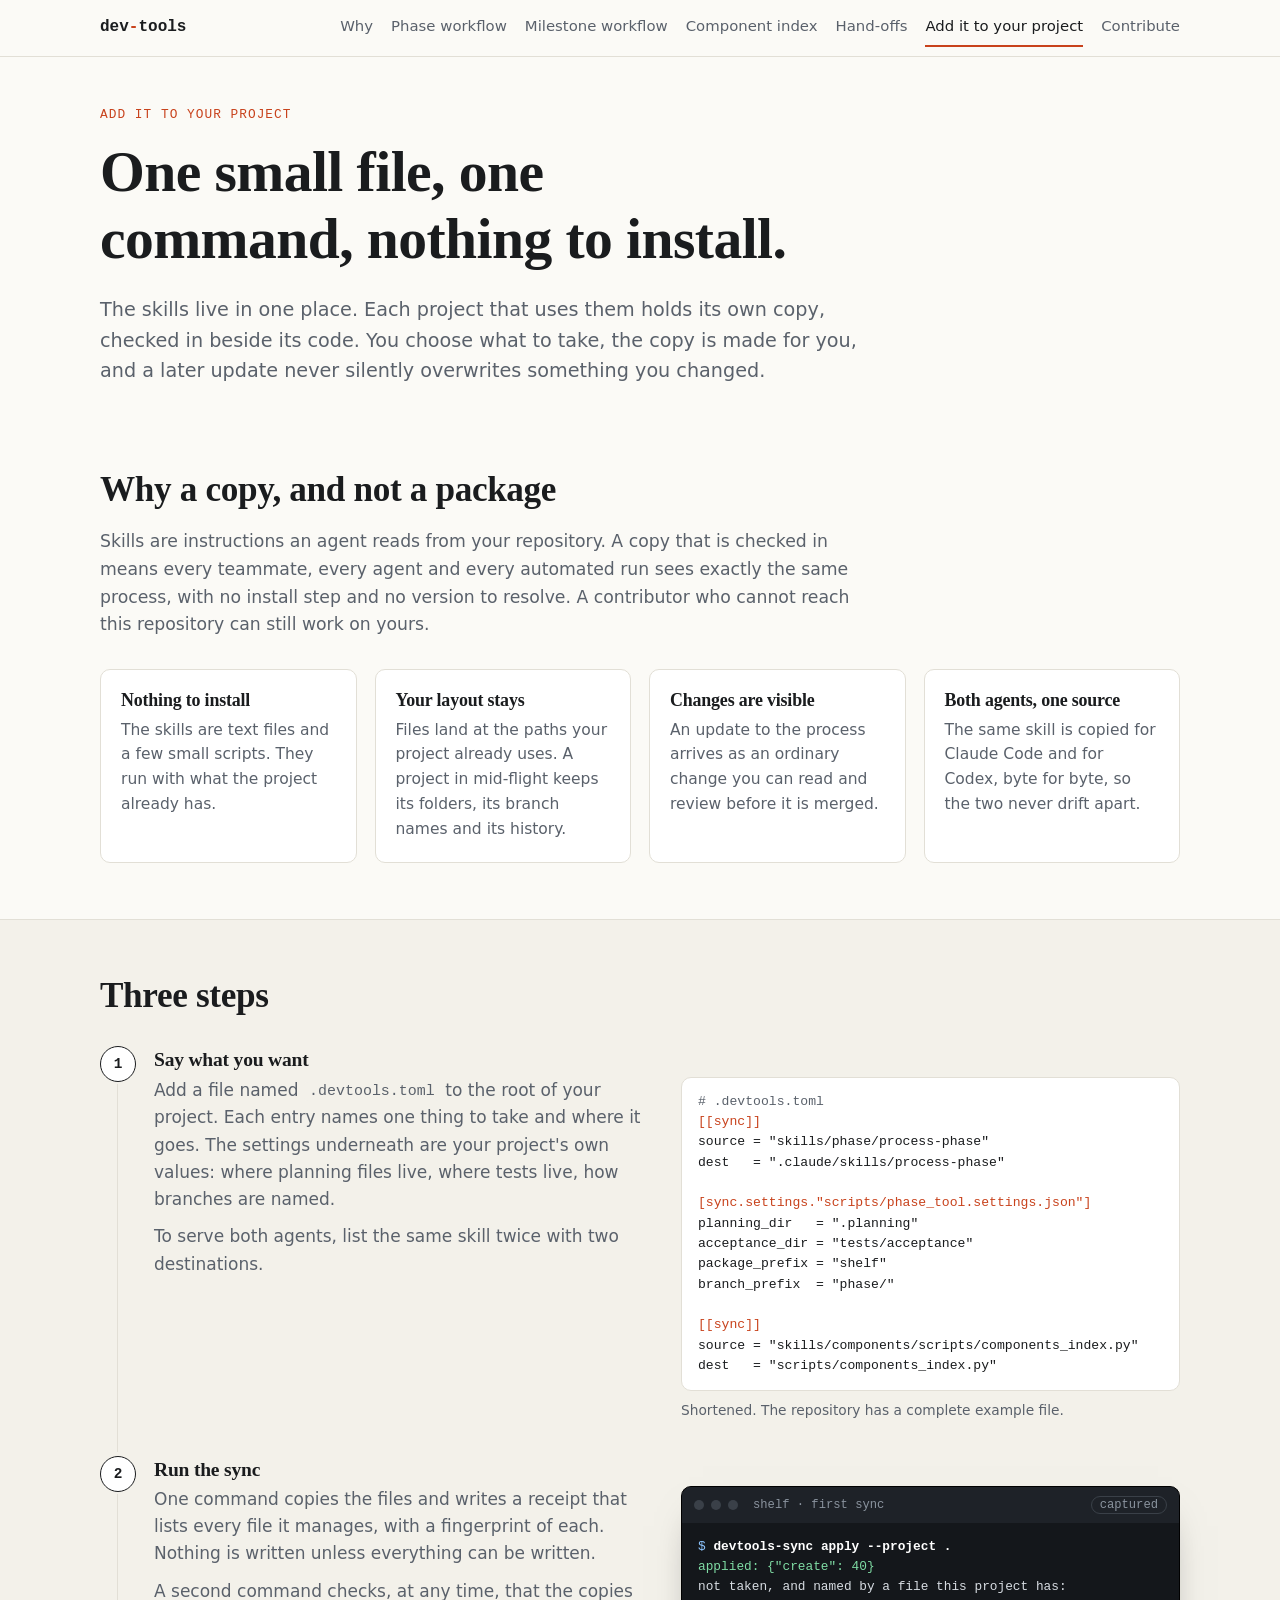
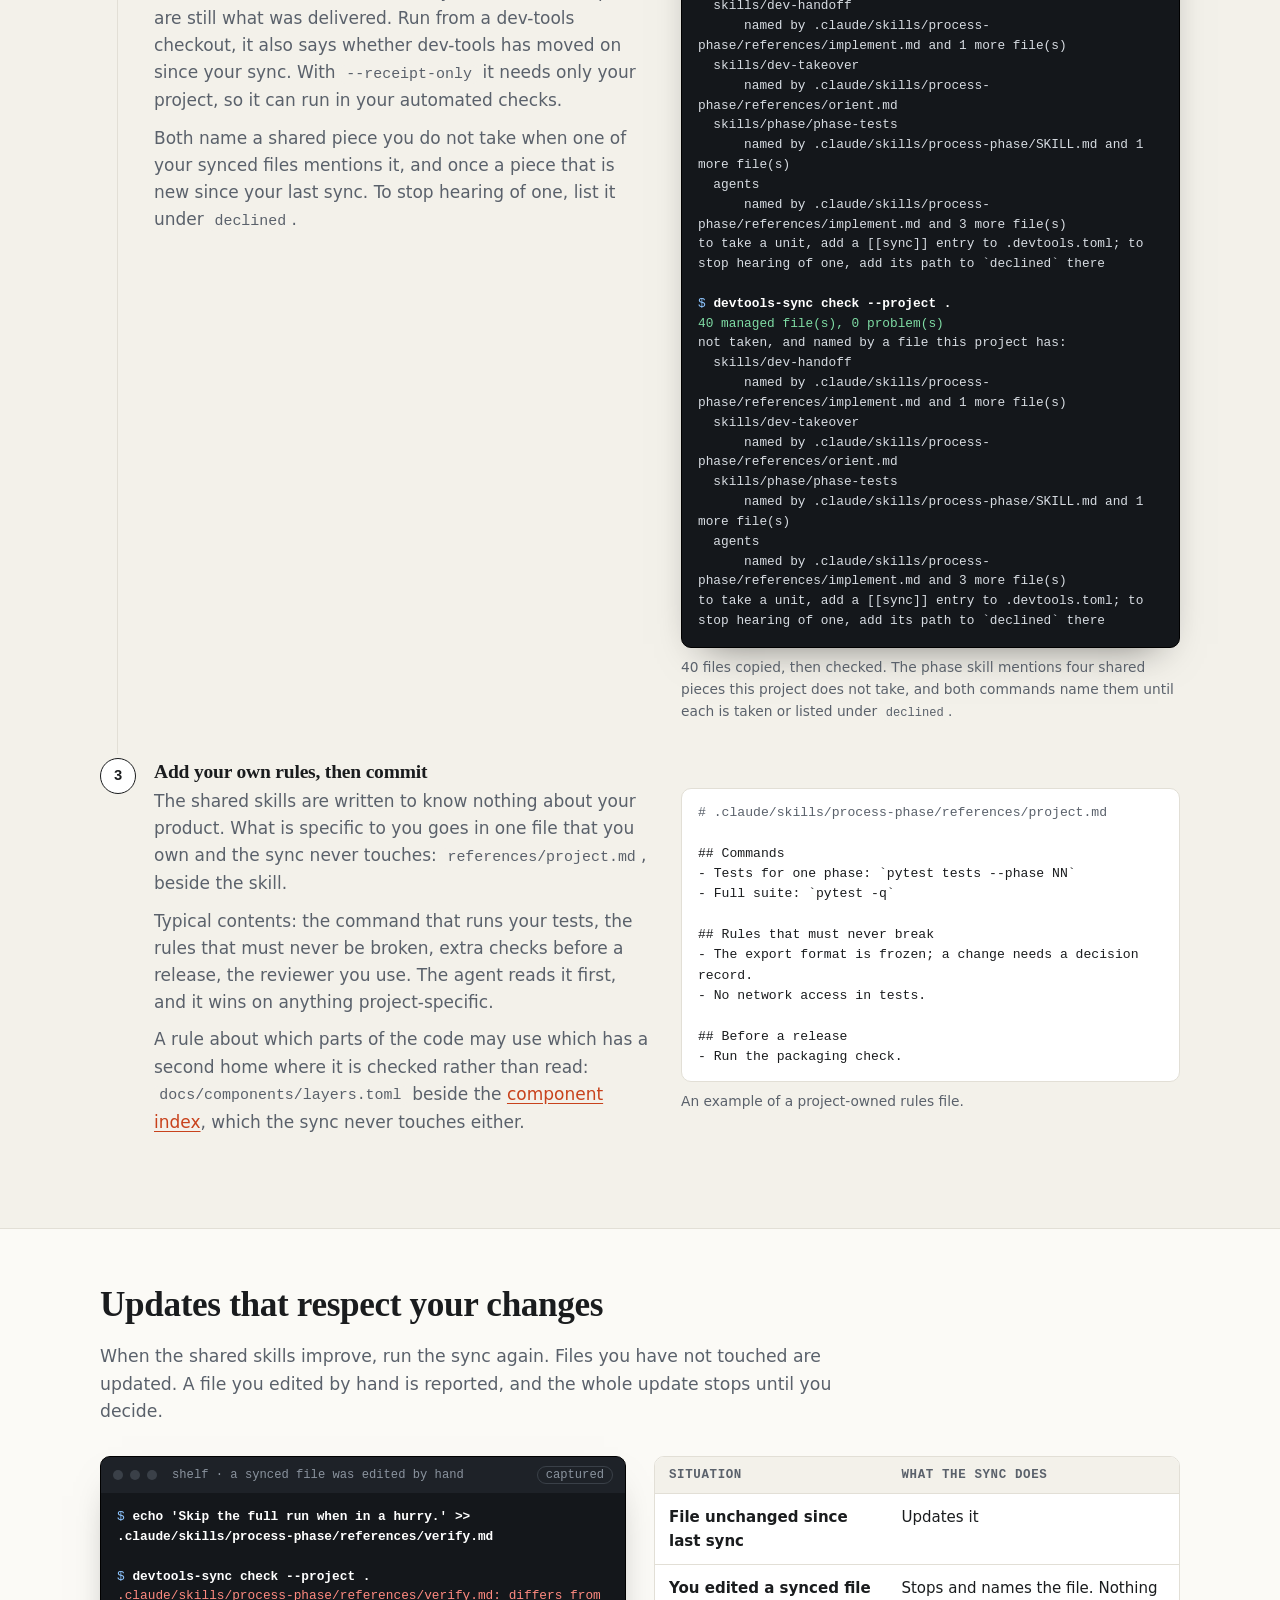
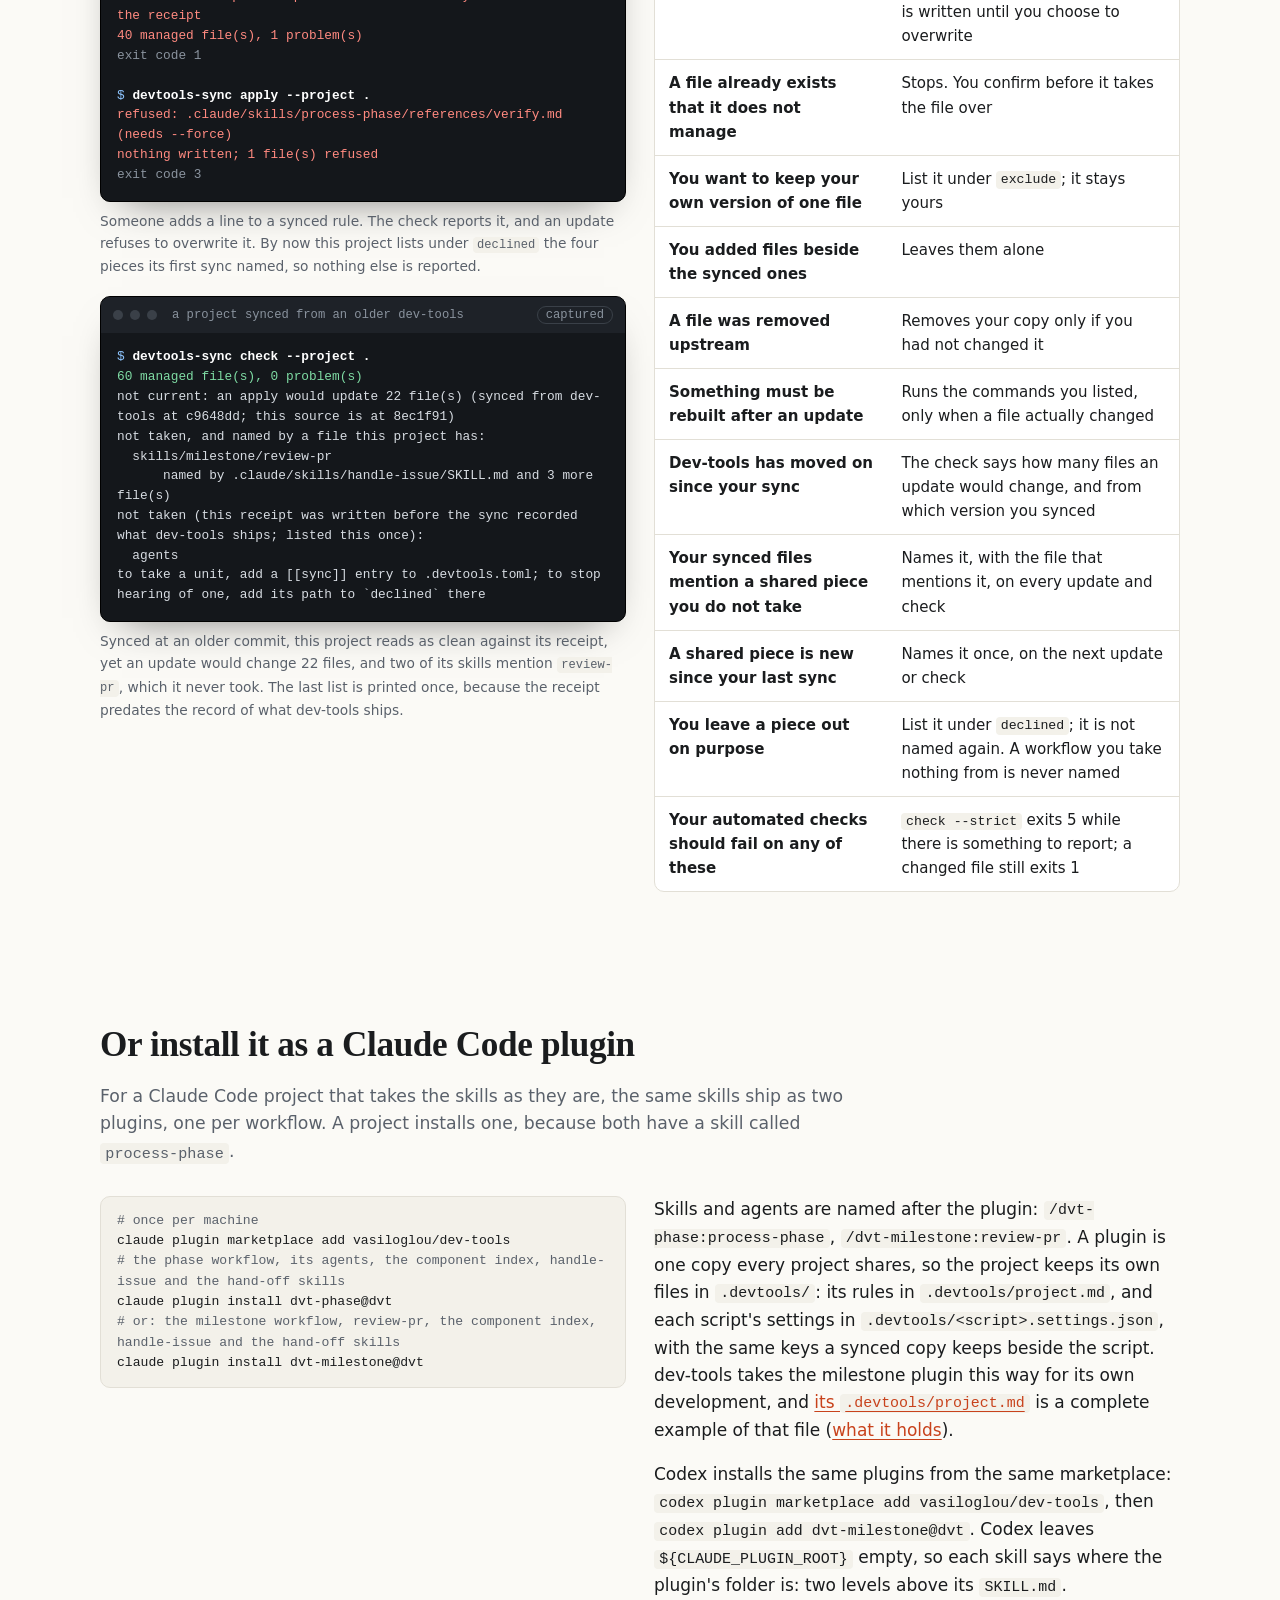
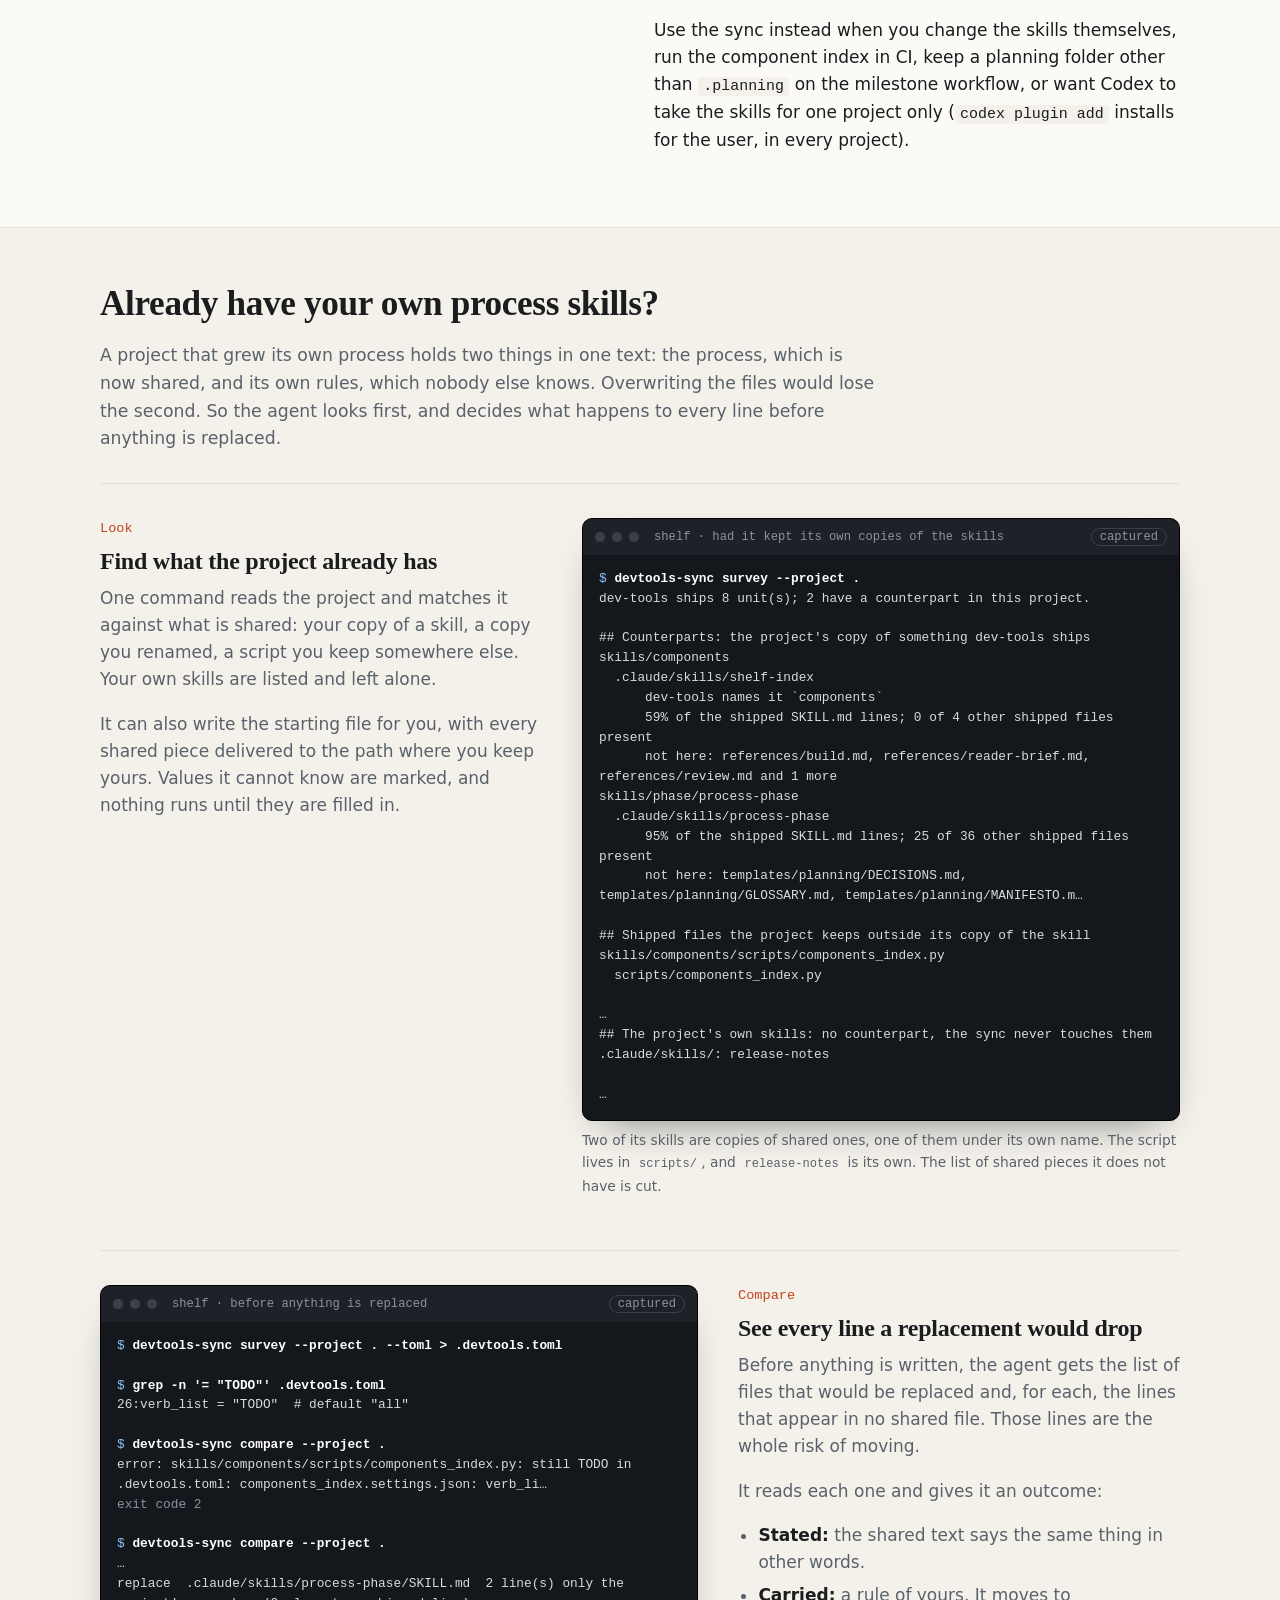
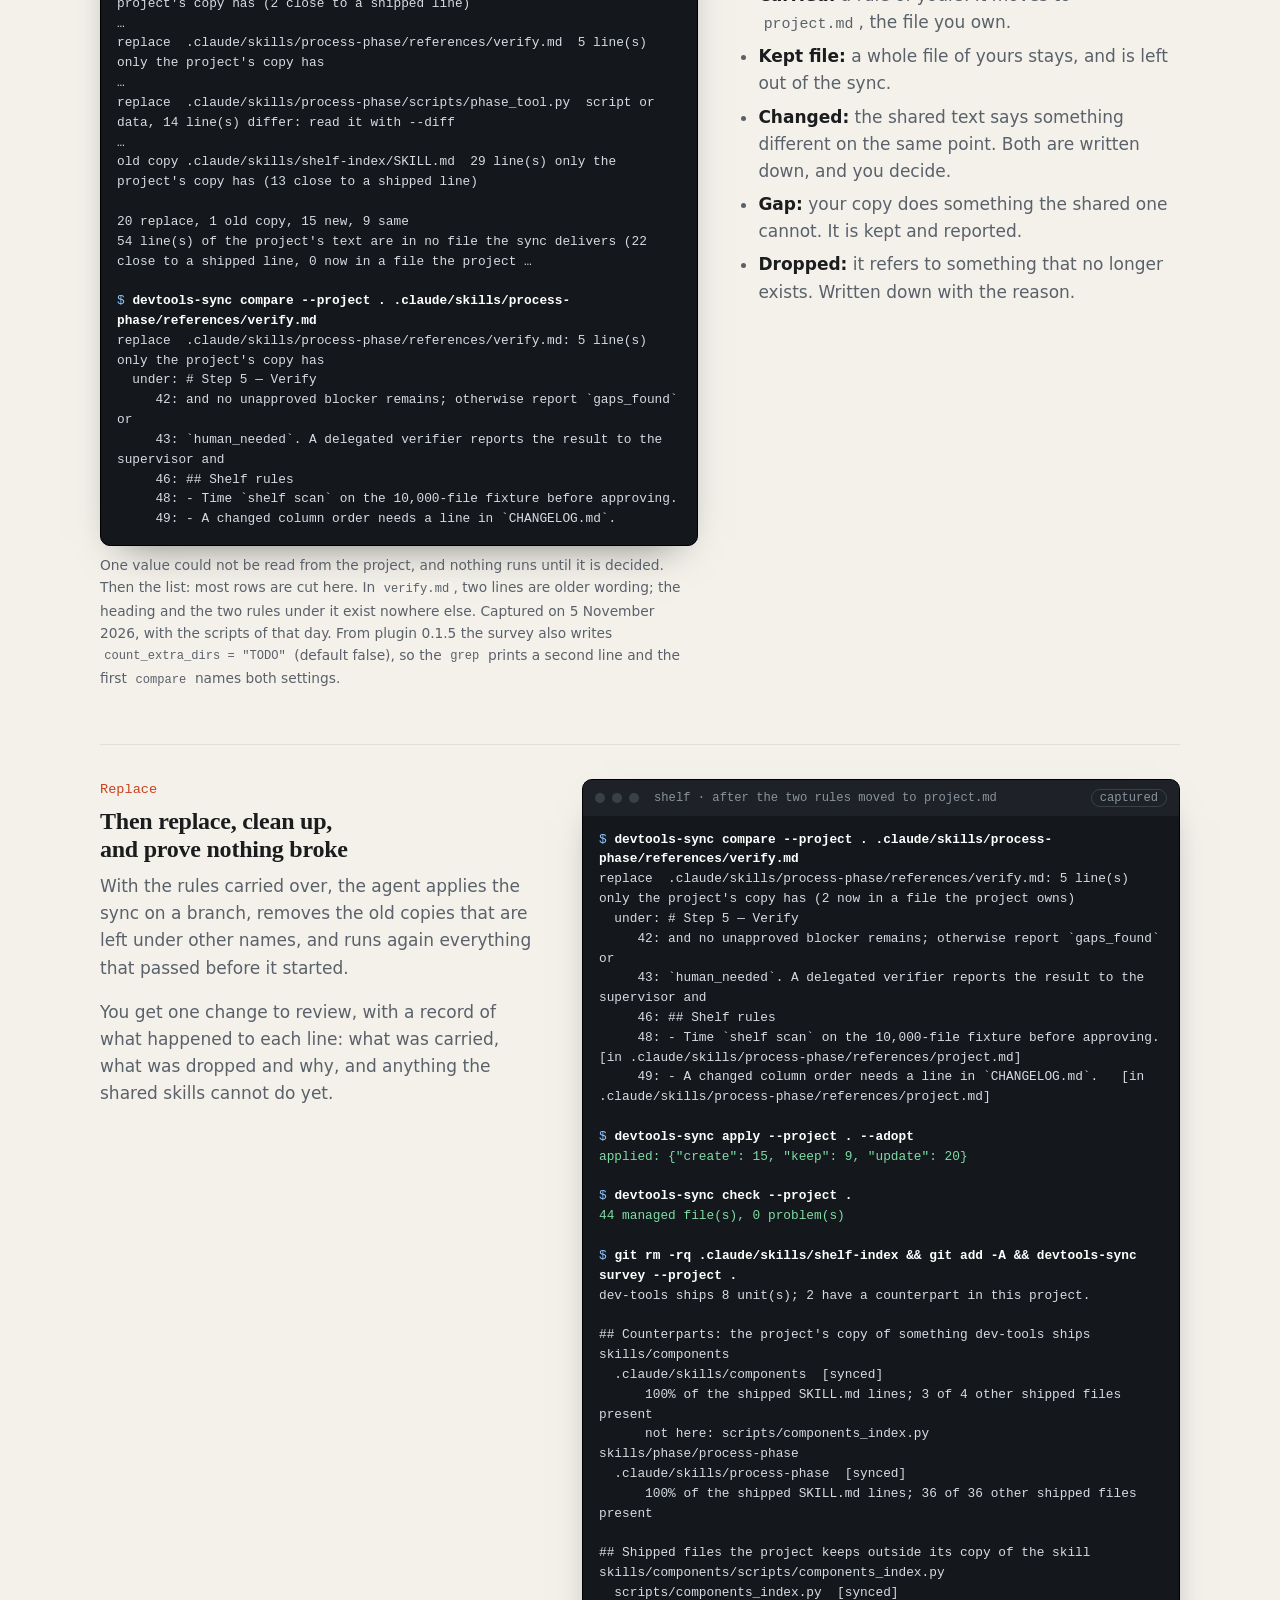
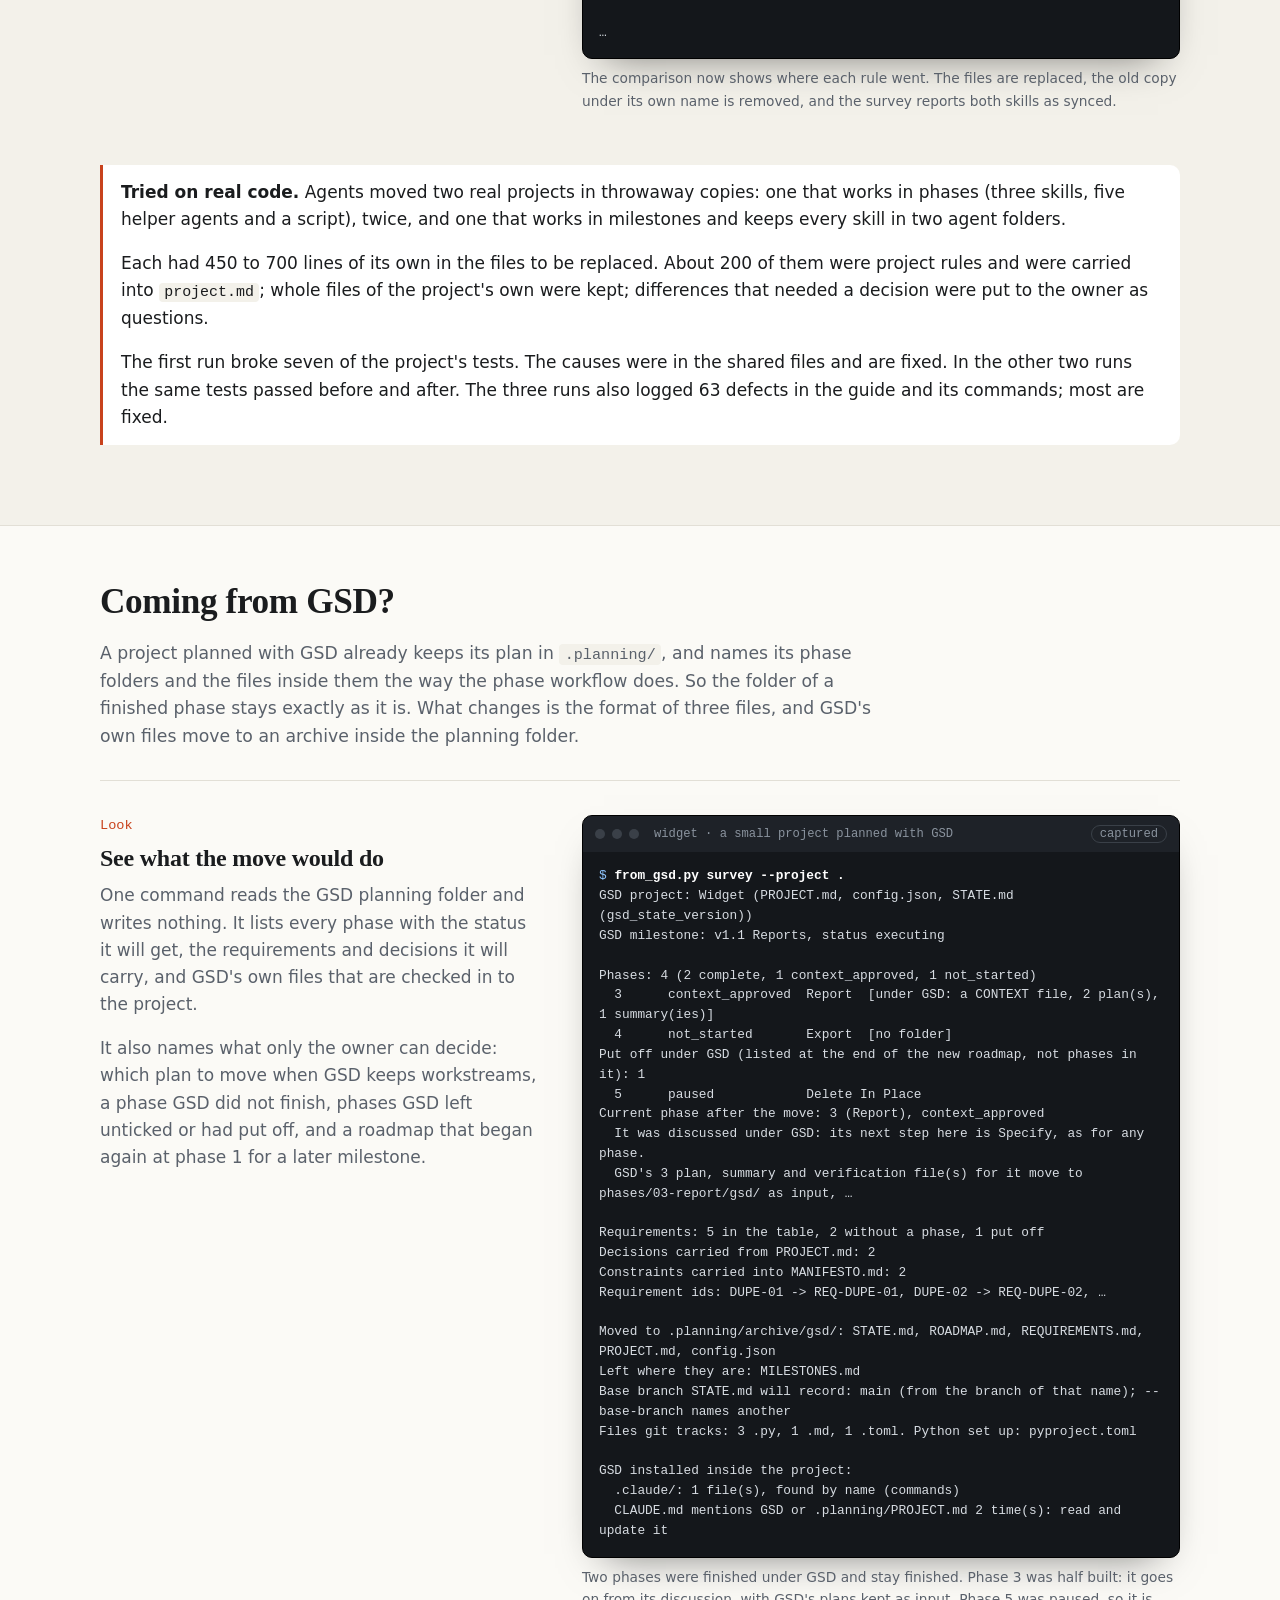
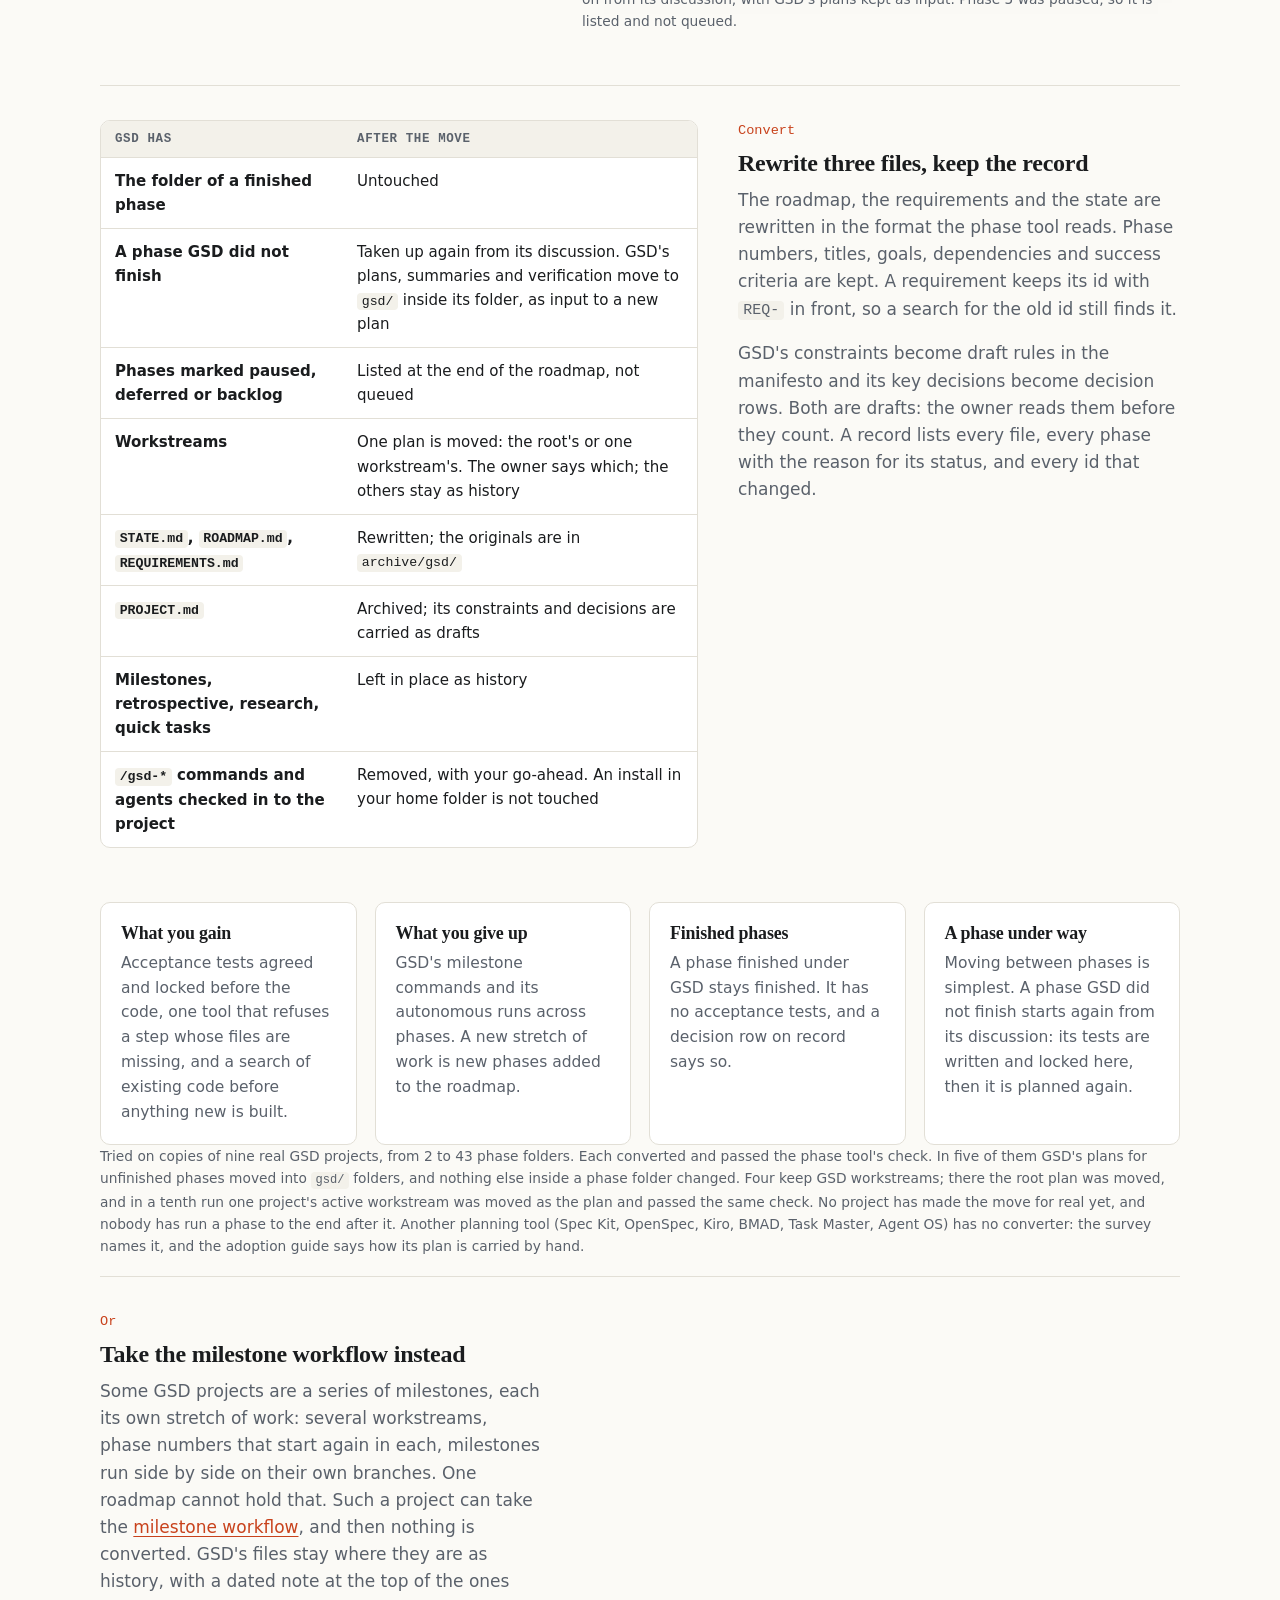
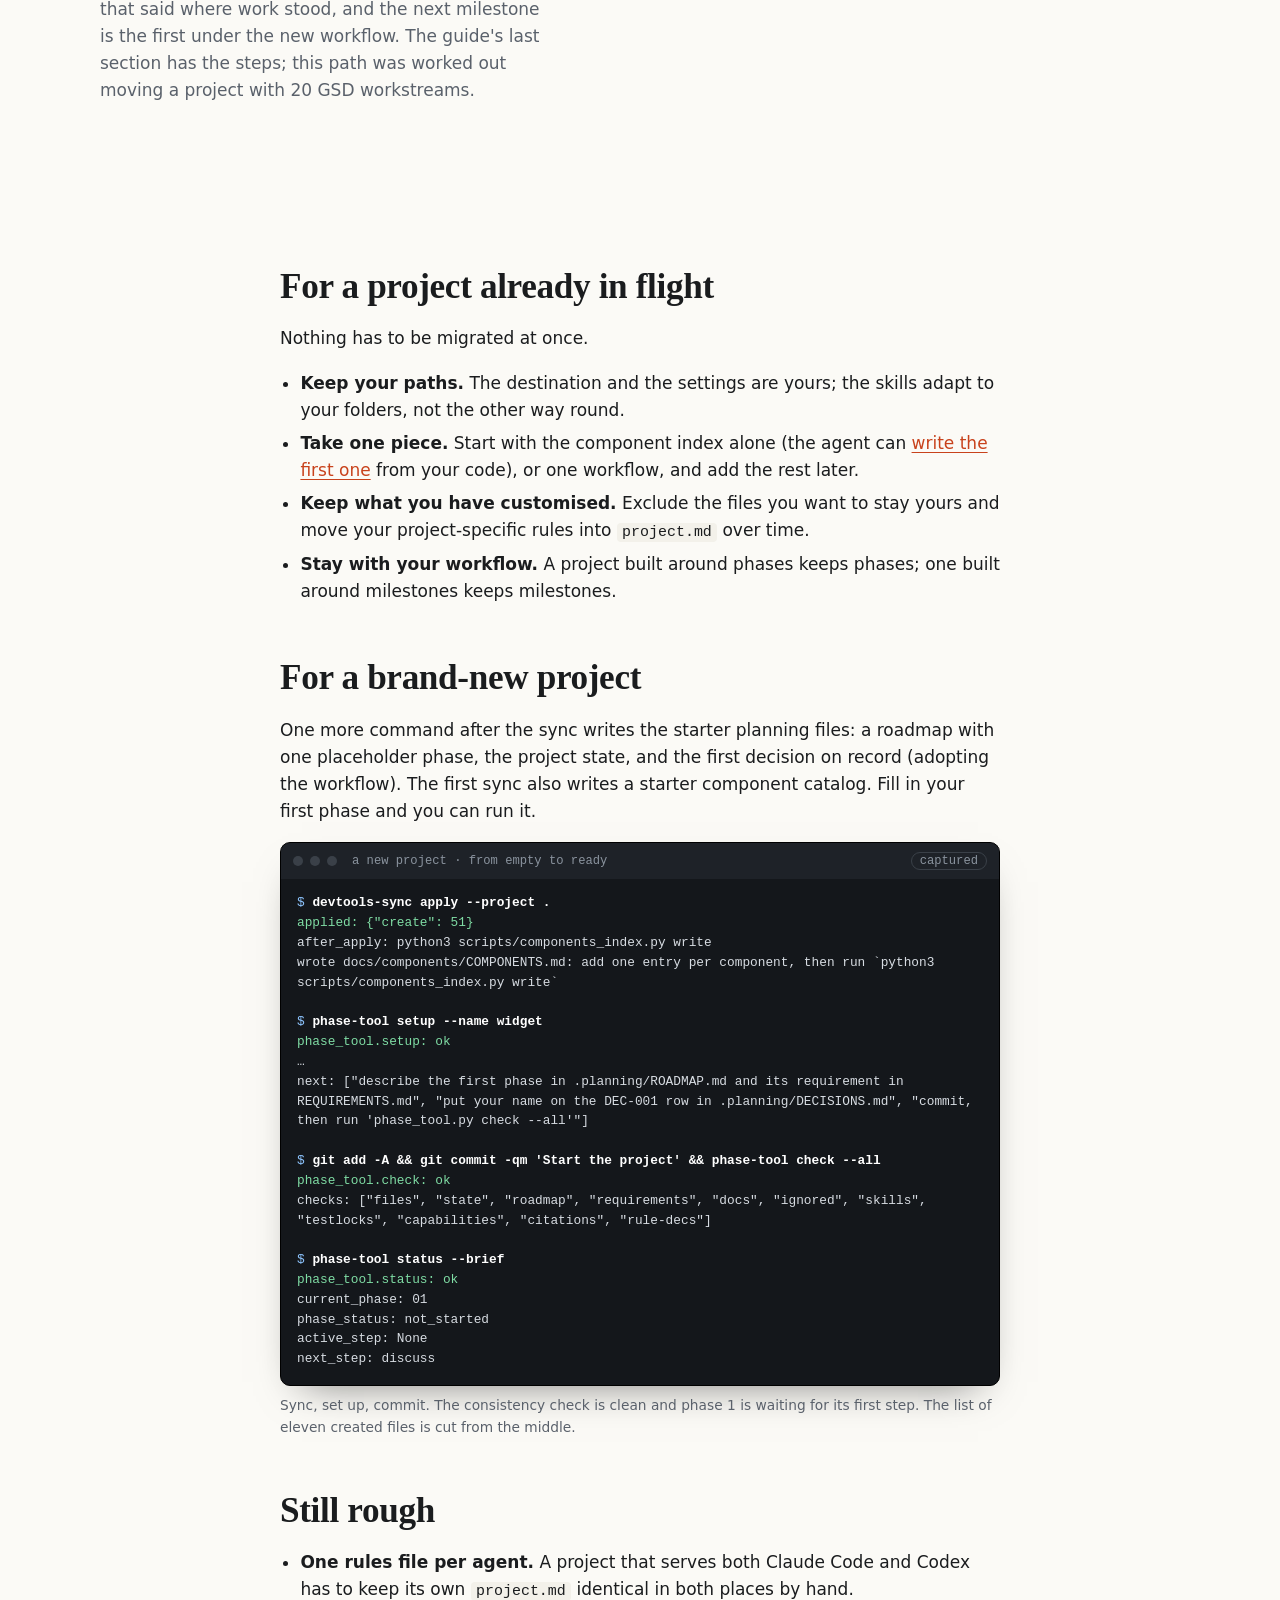
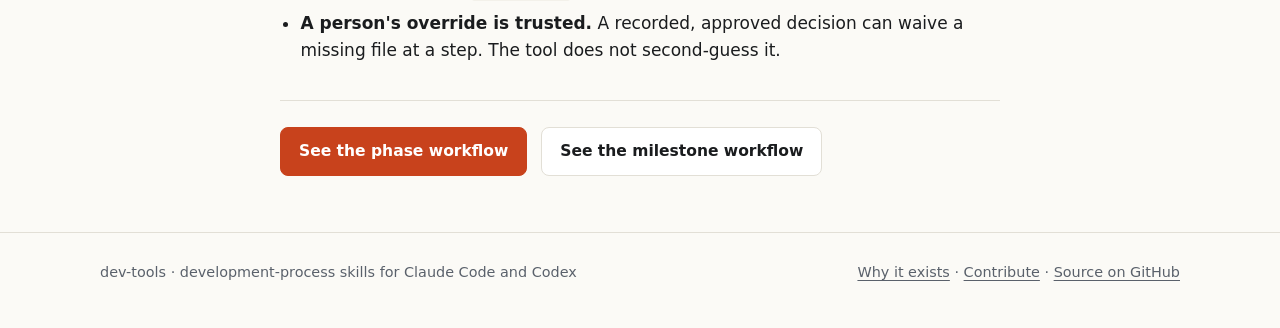
==== commit 2120090c: "fix(phase-1): repair what phase review round 1 found A config of the wrong shape is a configuration " ====
--- a/docs/adopt.html
+++ b/docs/adopt.html
@@ -156,7 +156,7 @@
 <span class="bad">refused: .claude/skills/process-phase/references/verify.md (needs --force)</span>
 <span class="bad">nothing written; 1 file(s) refused</span>
 <span class="dim">exit code 3</span></pre></div>
-      <p class="caption">Someone adds a line to a synced rule. The check reports it, and an update refuses to overwrite it.</p>
+      <p class="caption">Someone adds a line to a synced rule. The check reports it, and an update refuses to overwrite it. By now this project lists under <code>declined</code> the four pieces its first sync named, so nothing else is reported.</p>
       <div class="term"><div class="bar"><i></i><i></i><i></i><b>a project synced from an older dev-tools</b><em>captured</em></div>
 <pre><span class="p">$</span> <span class="cmd">devtools-sync check --project .</span>
 <span class="ok">60 managed file(s), 0 problem(s)</span>
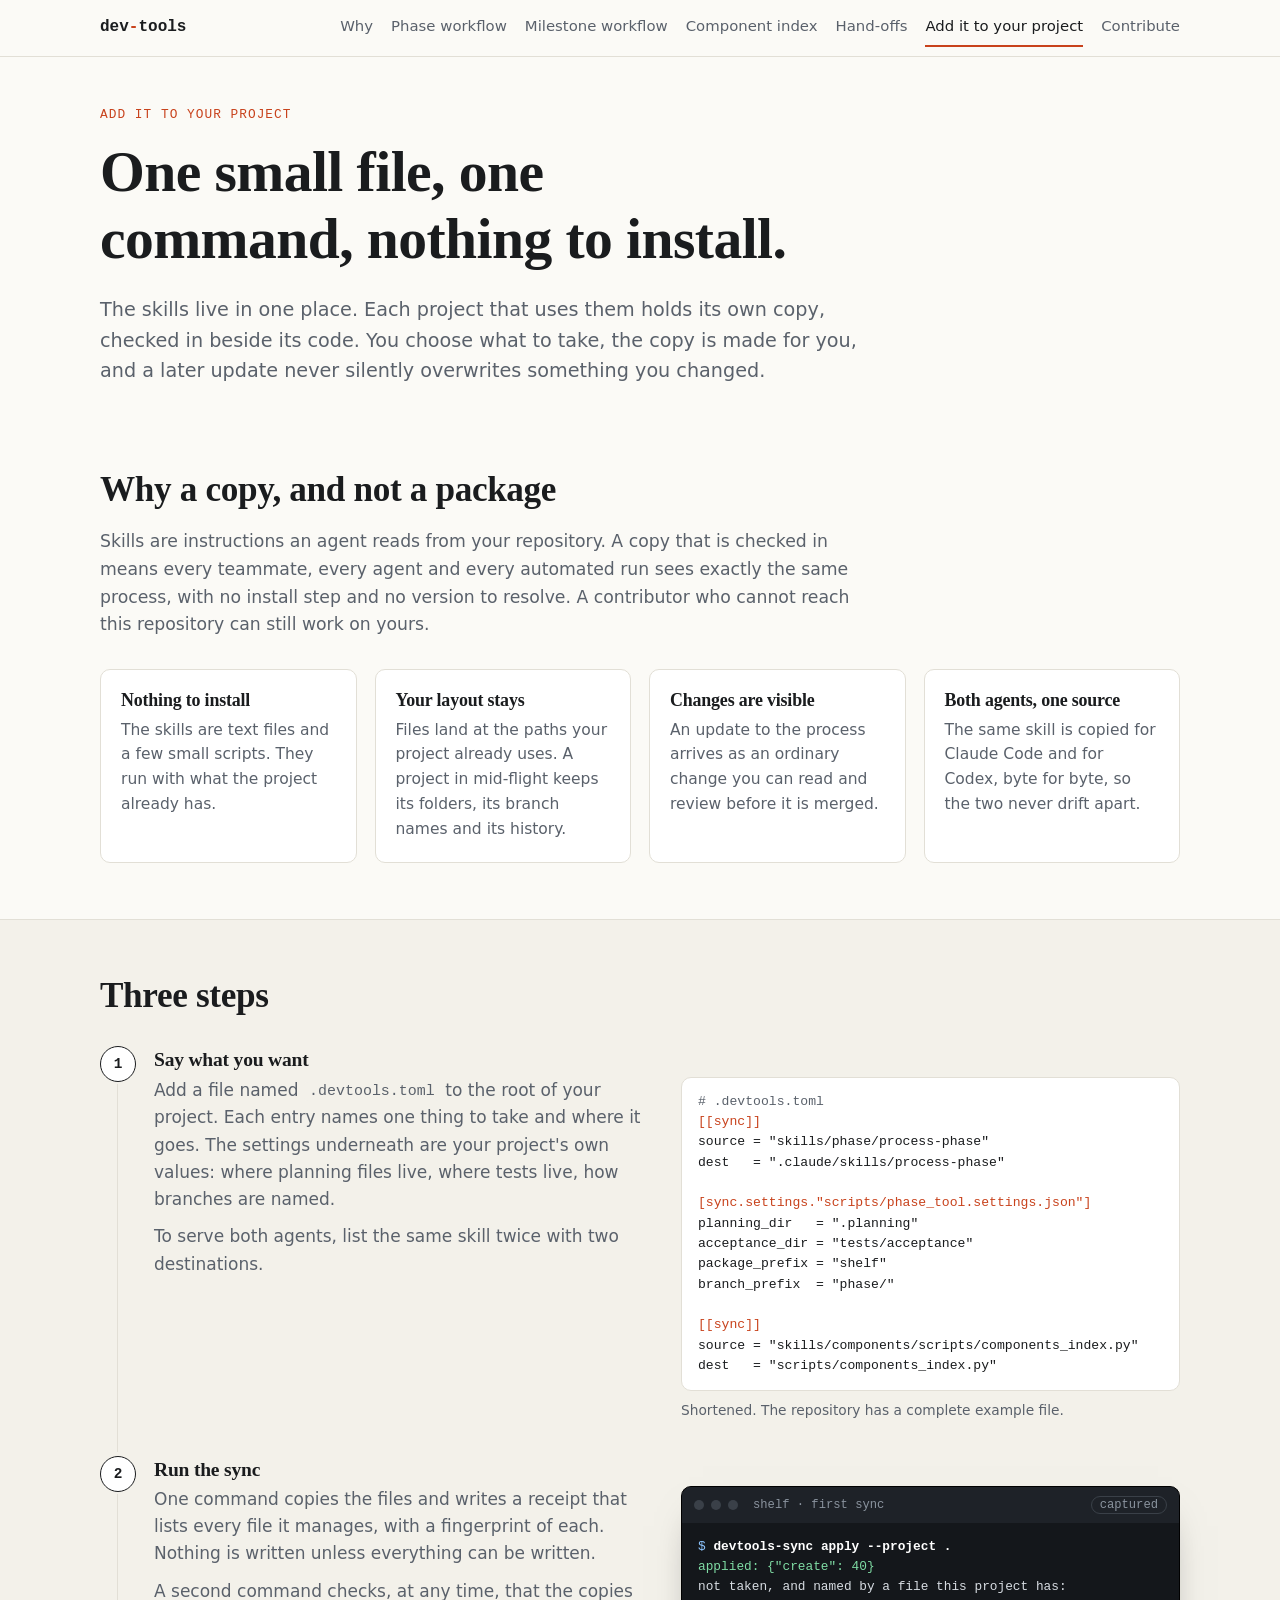
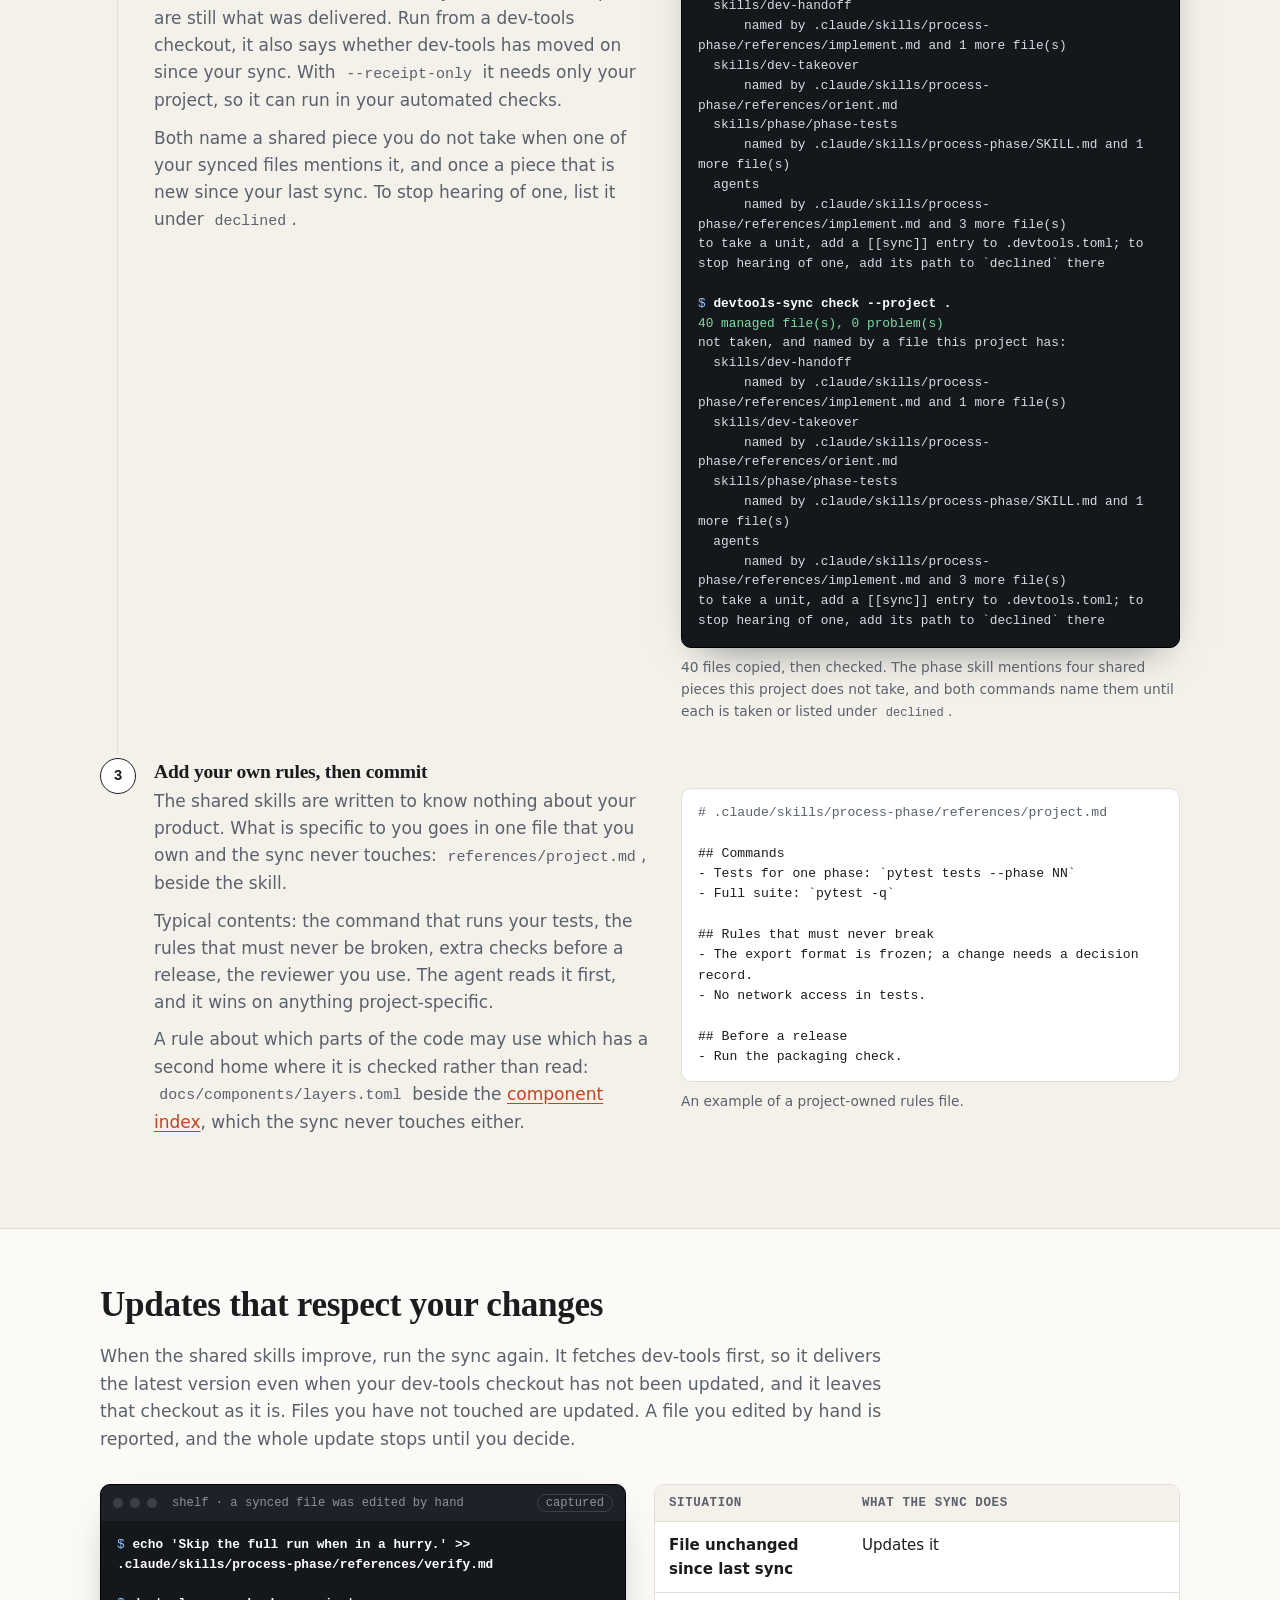
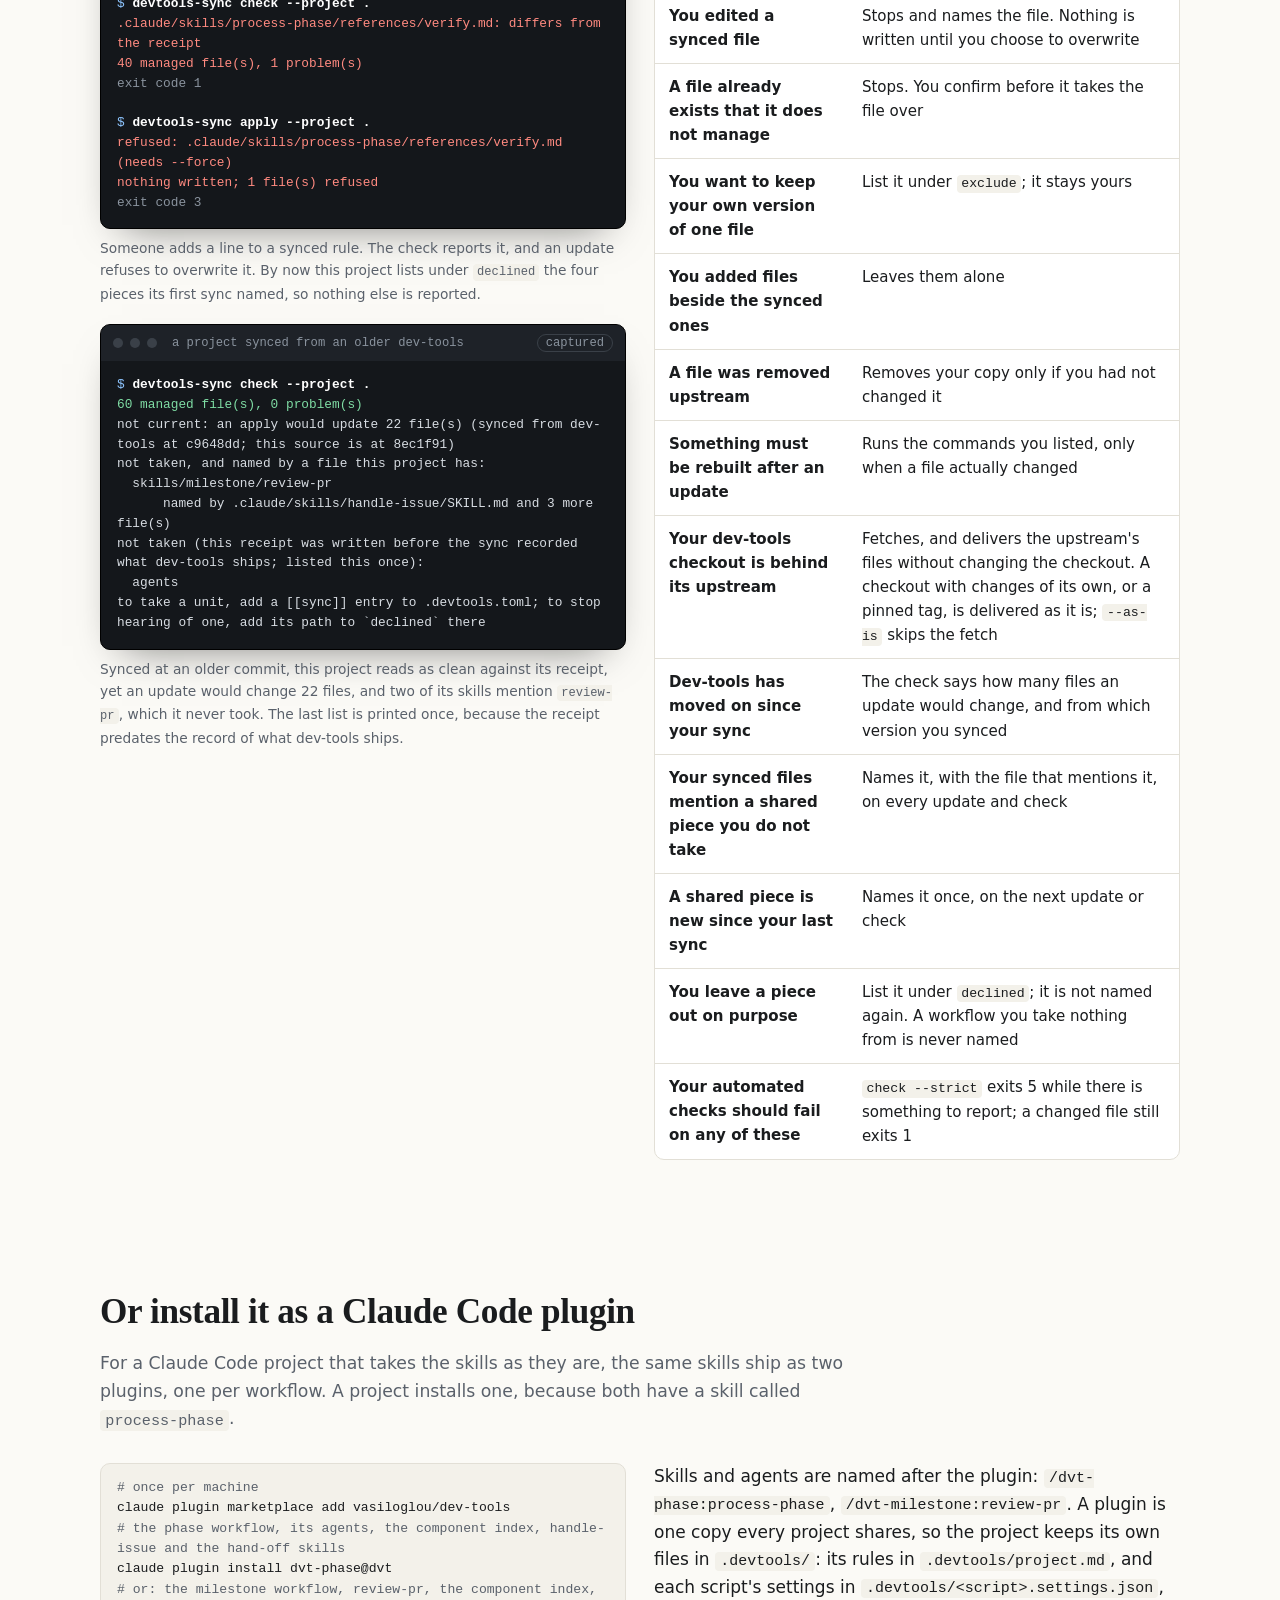
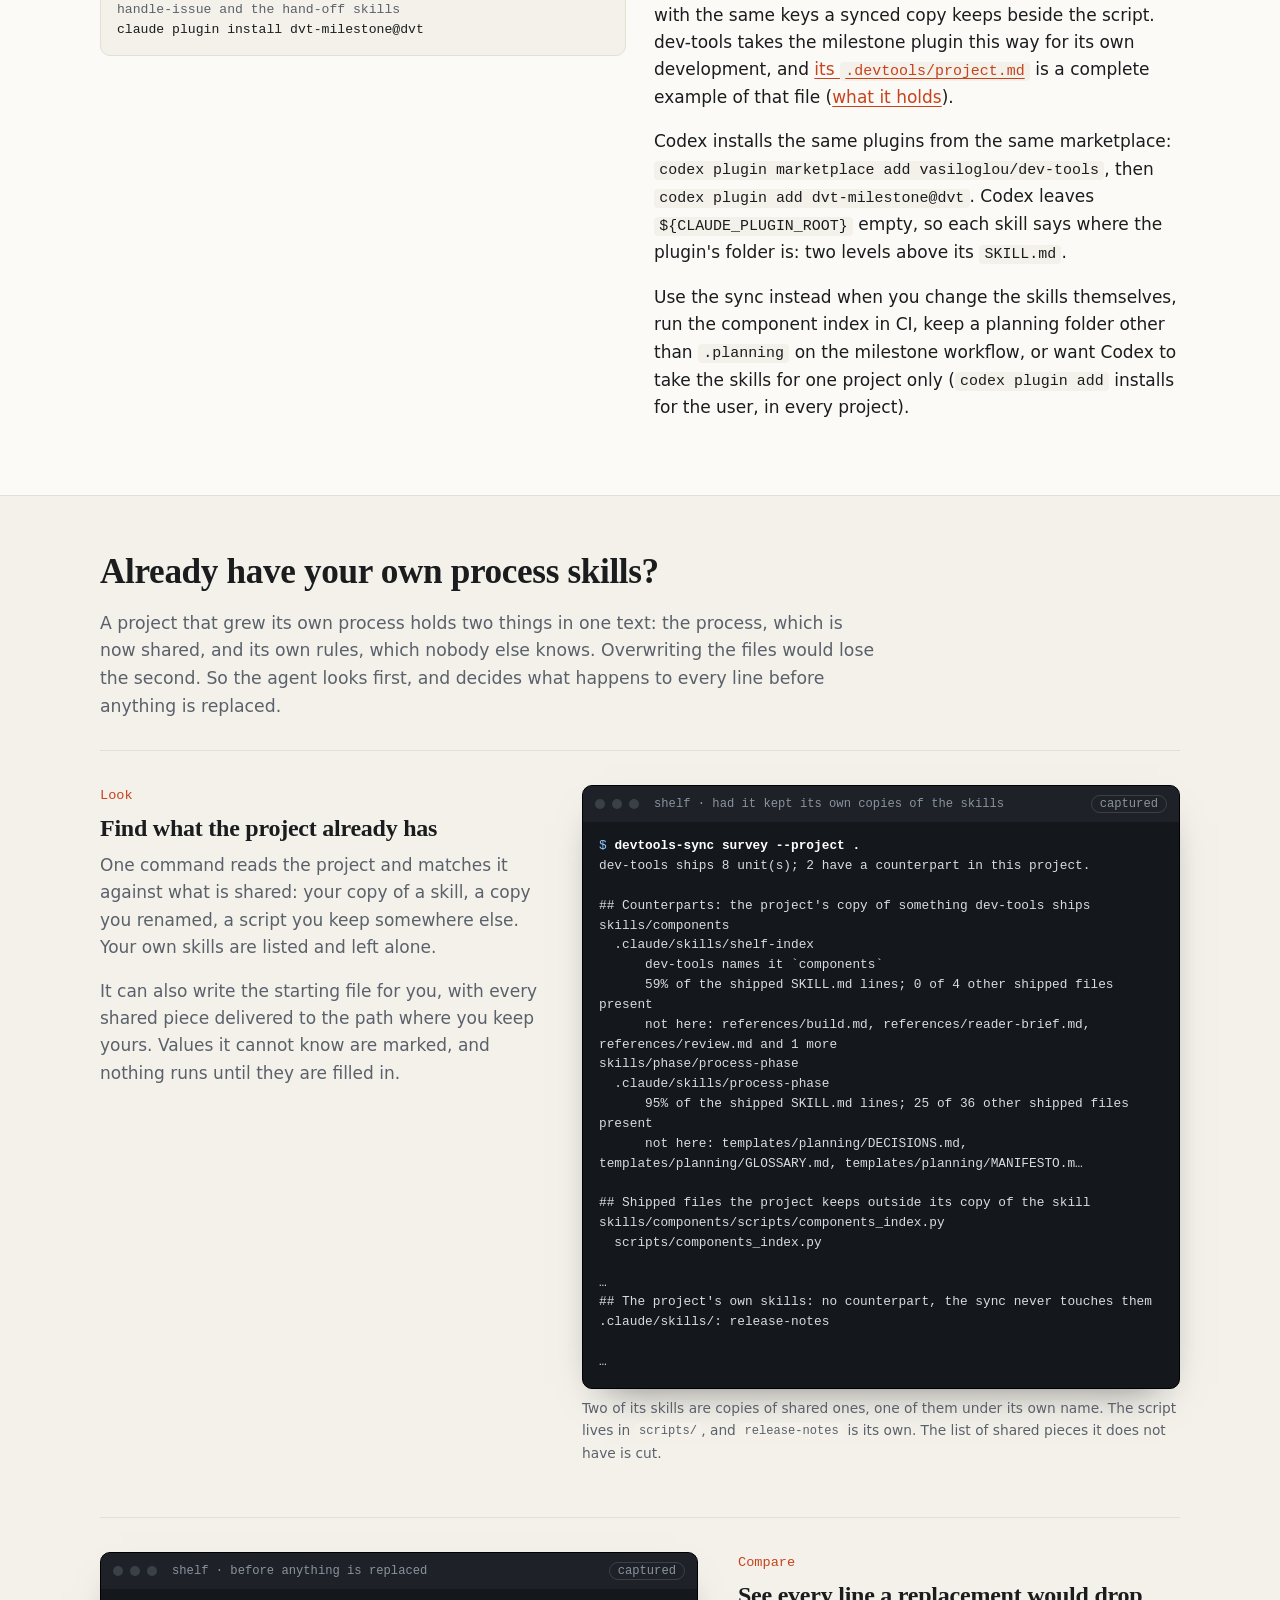
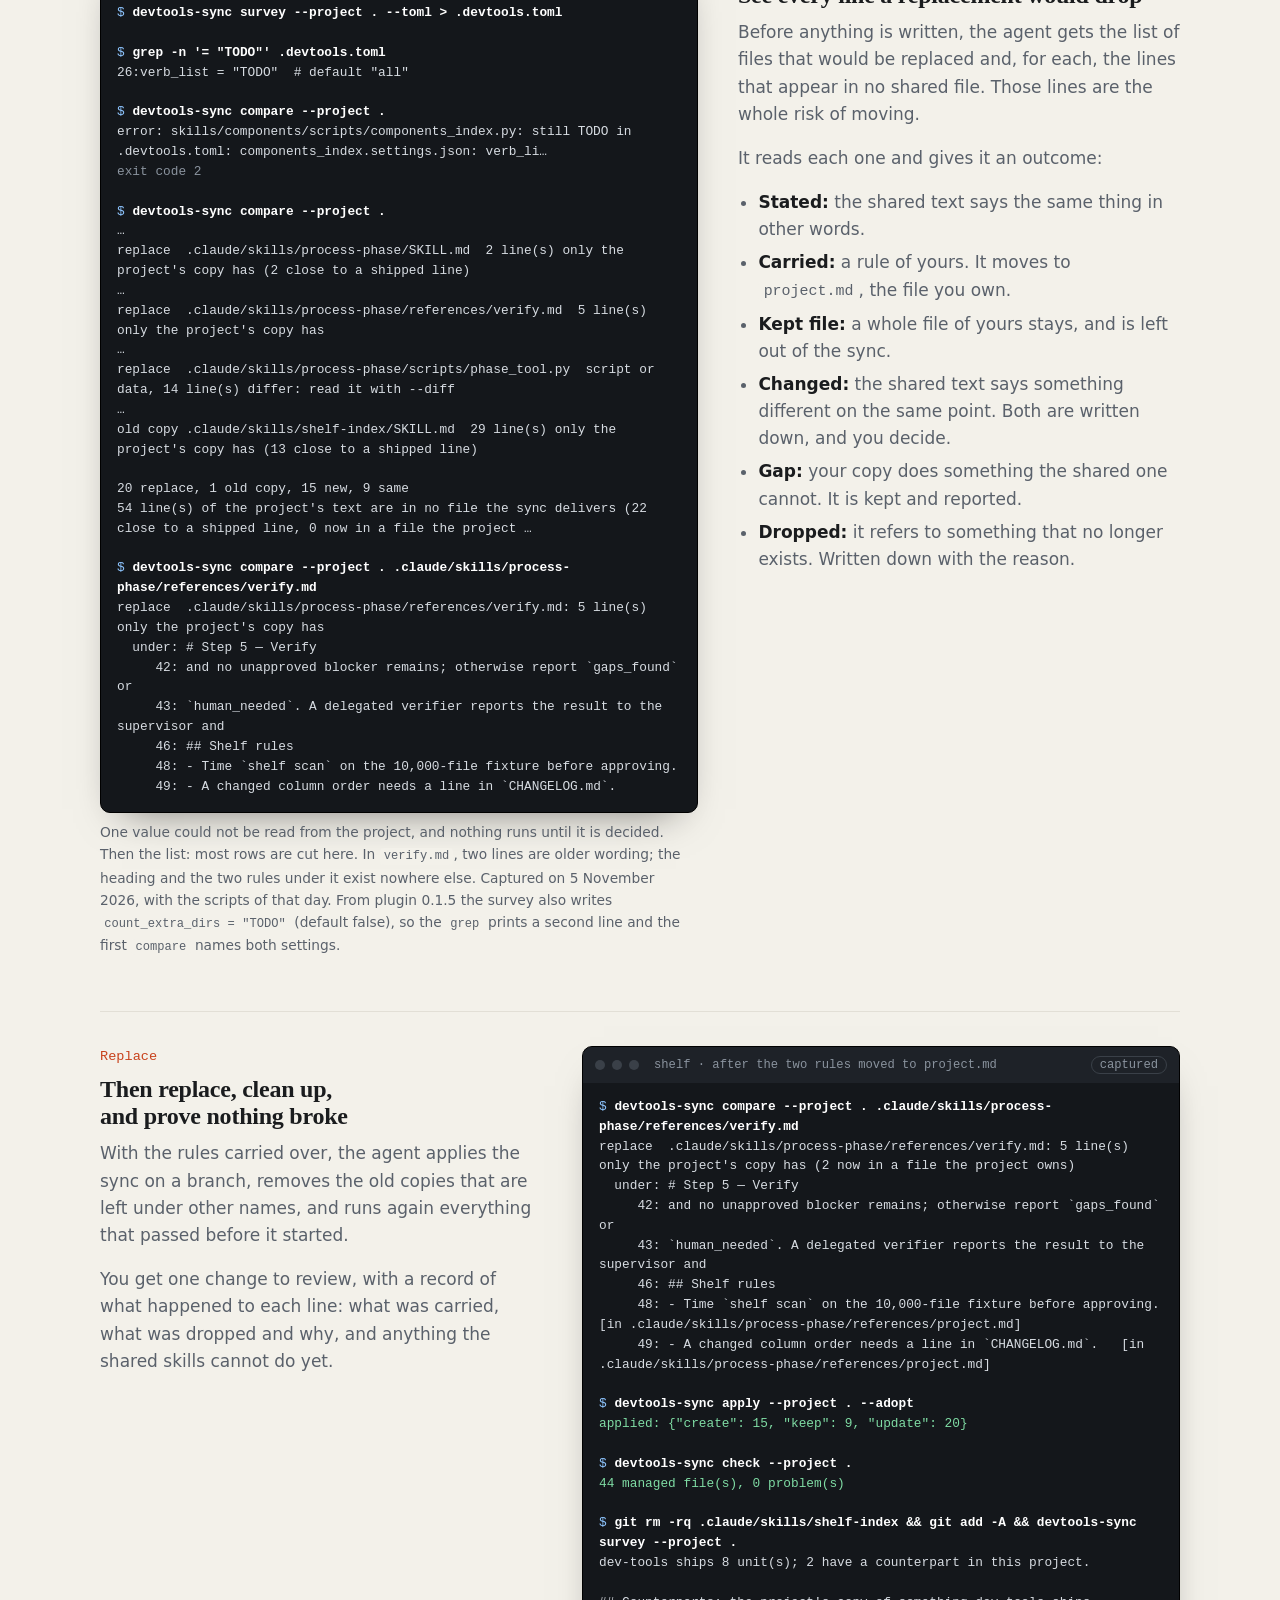
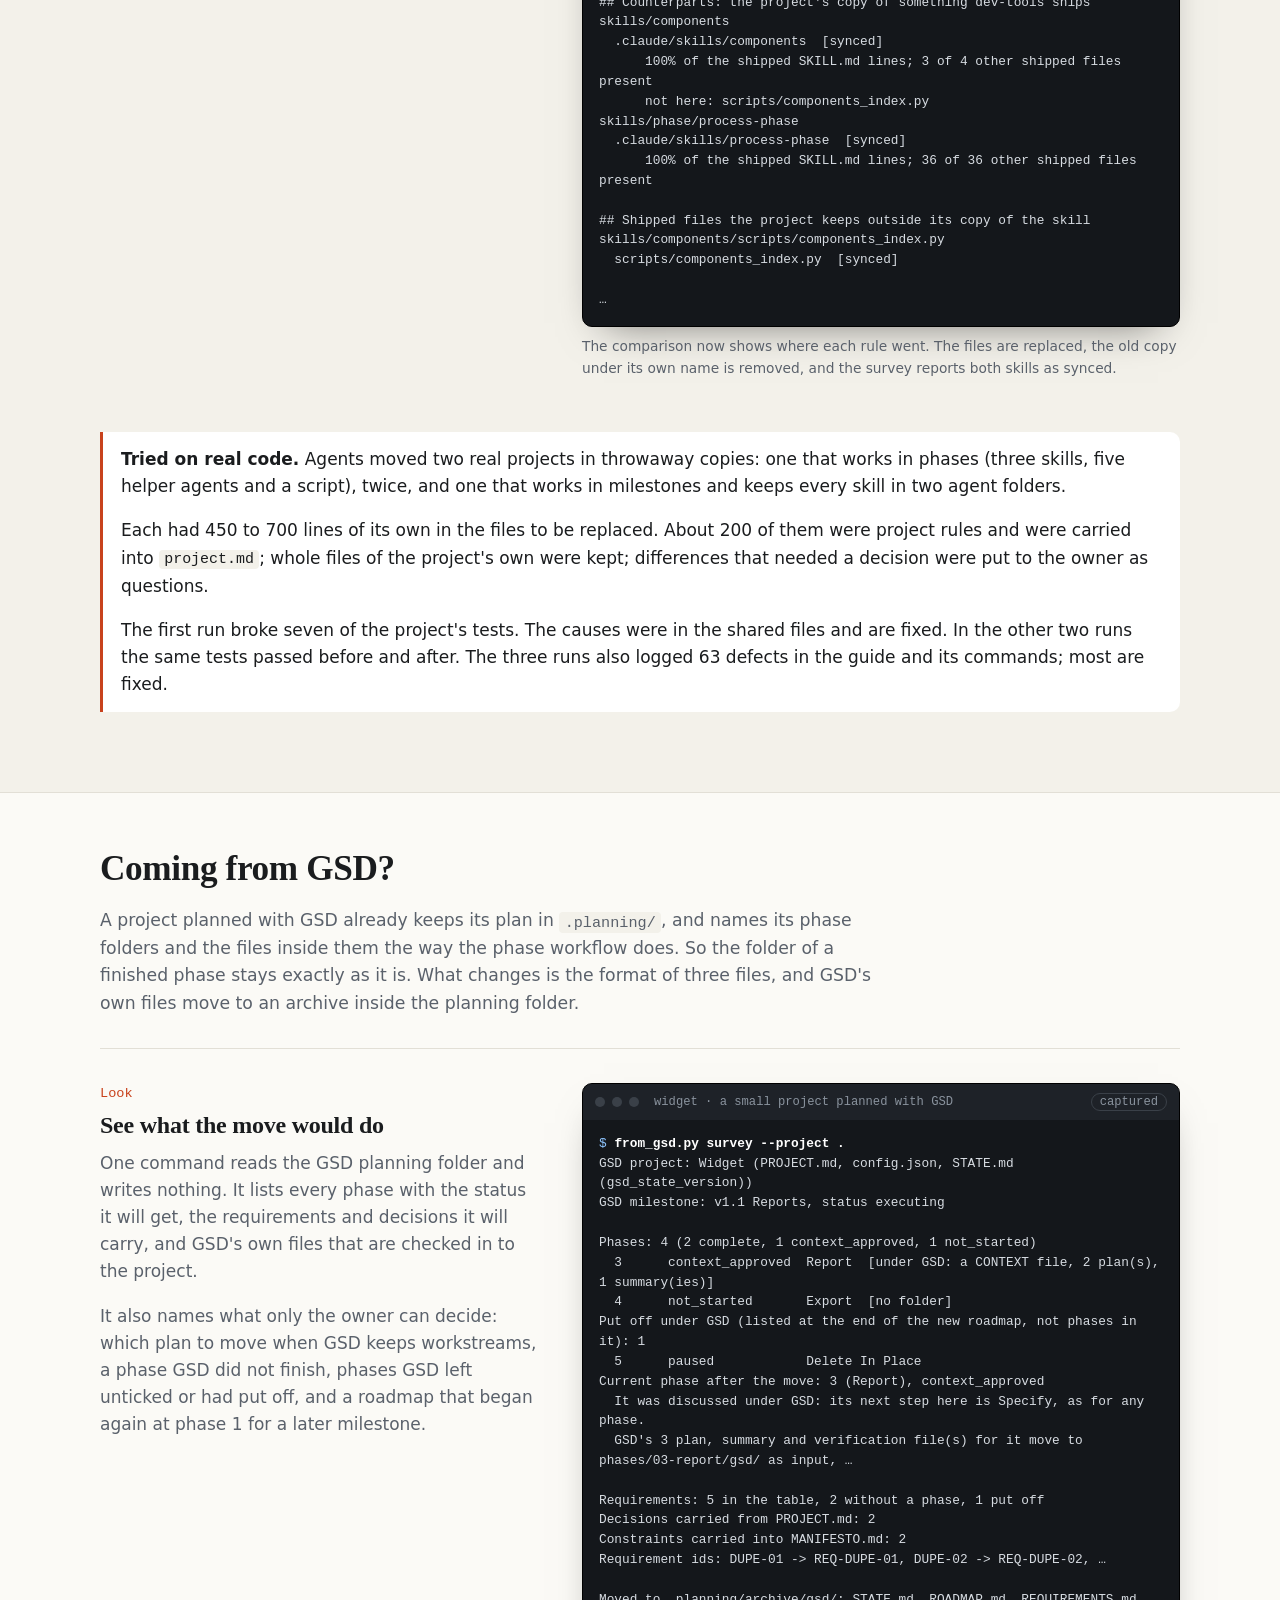
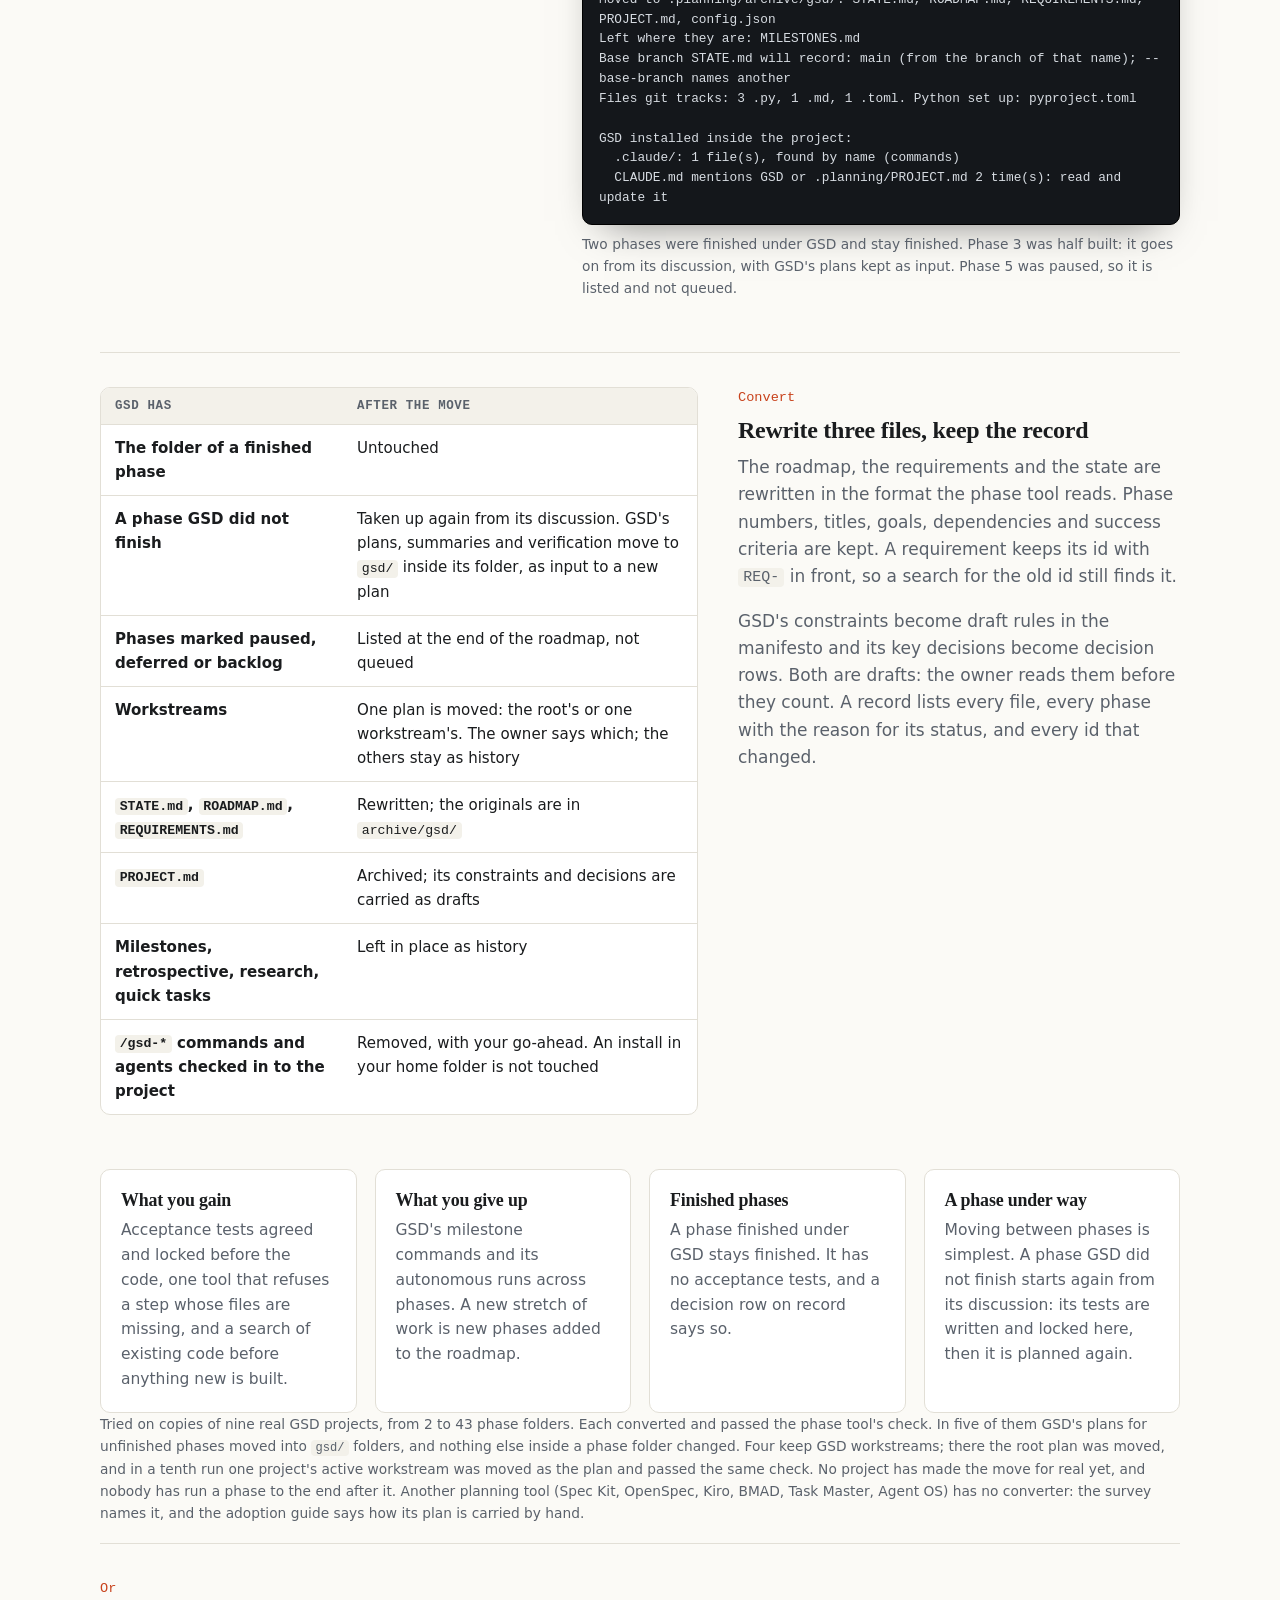
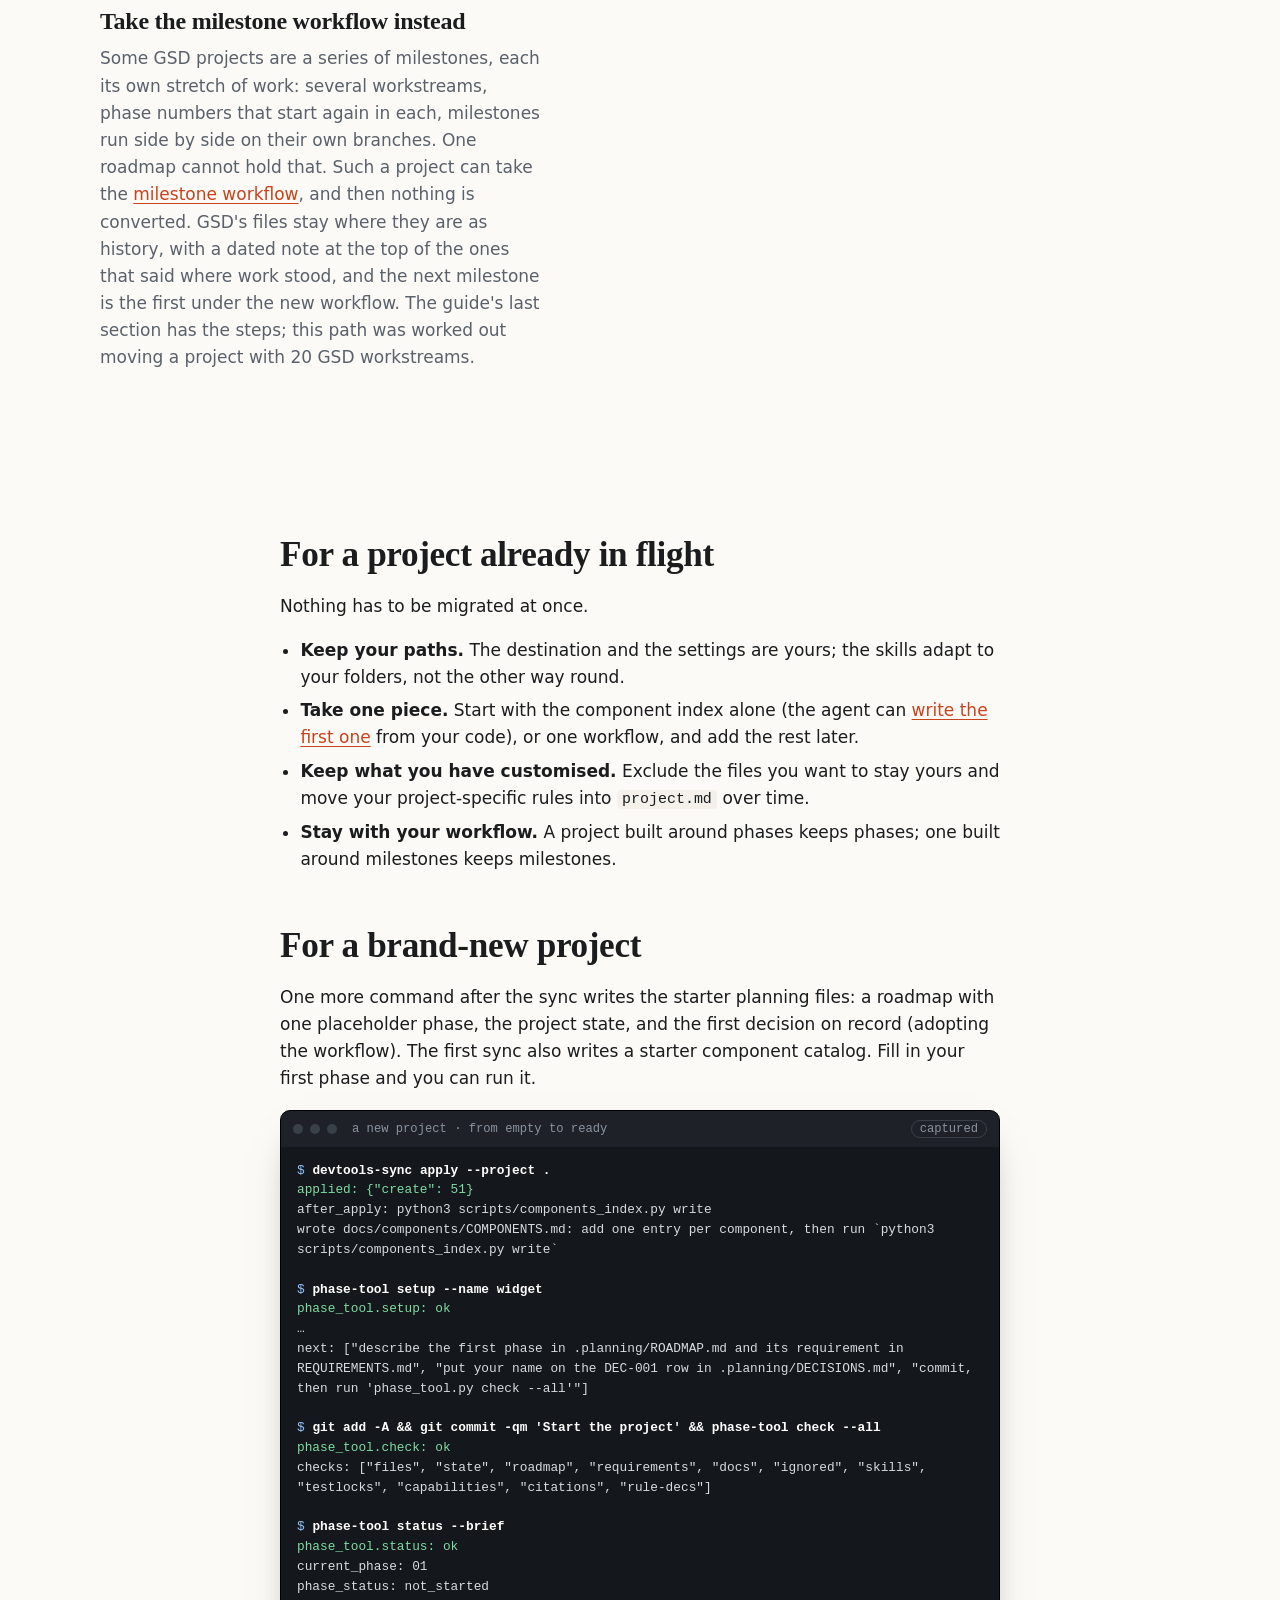
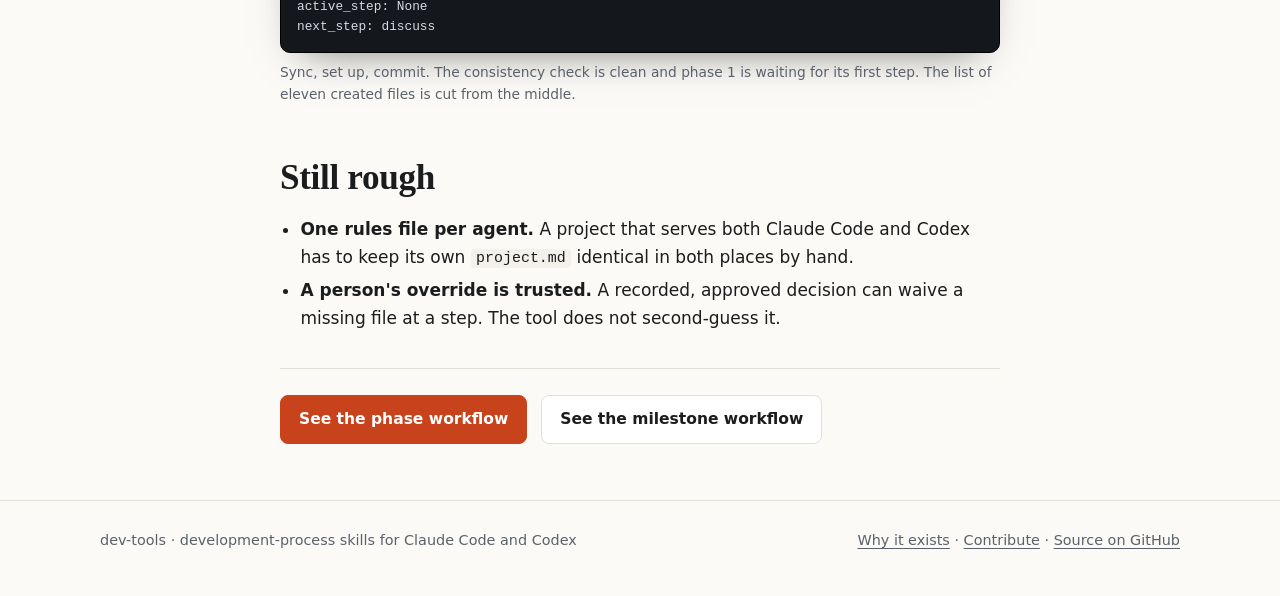
==== commit acc9ee38: "feat(phase-2): read the latest dev-tools, and leave the checkout as it is apply, check, survey and c" ====
--- a/docs/adopt.html
+++ b/docs/adopt.html
@@ -140,7 +140,7 @@
 <section><div class="wrap">
   <div class="section-head">
     <h2>Updates that respect your changes</h2>
-    <p>When the shared skills improve, run the sync again. Files you have not touched are updated. A file you edited by hand is reported, and the whole update stops until you decide.</p>
+    <p>When the shared skills improve, run the sync again. It fetches dev-tools first, so it delivers the latest version even when your dev-tools checkout has not been updated, and it leaves that checkout as it is. Files you have not touched are updated. A file you edited by hand is reported, and the whole update stops until you decide.</p>
   </div>
   <div class="two">
     <div>
@@ -179,6 +179,7 @@
         <tr><td>You added files beside the synced ones</td><td>Leaves them alone</td></tr>
         <tr><td>A file was removed upstream</td><td>Removes your copy only if you had not changed it</td></tr>
         <tr><td>Something must be rebuilt after an update</td><td>Runs the commands you listed, only when a file actually changed</td></tr>
+        <tr><td>Your dev-tools checkout is behind its upstream</td><td>Fetches, and delivers the upstream's files without changing the checkout. A checkout with changes of its own, or a pinned tag, is delivered as it is; <code>--as-is</code> skips the fetch</td></tr>
         <tr><td>Dev-tools has moved on since your sync</td><td>The check says how many files an update would change, and from which version you synced</td></tr>
         <tr><td>Your synced files mention a shared piece you do not take</td><td>Names it, with the file that mentions it, on every update and check</td></tr>
         <tr><td>A shared piece is new since your last sync</td><td>Names it once, on the next update or check</td></tr>
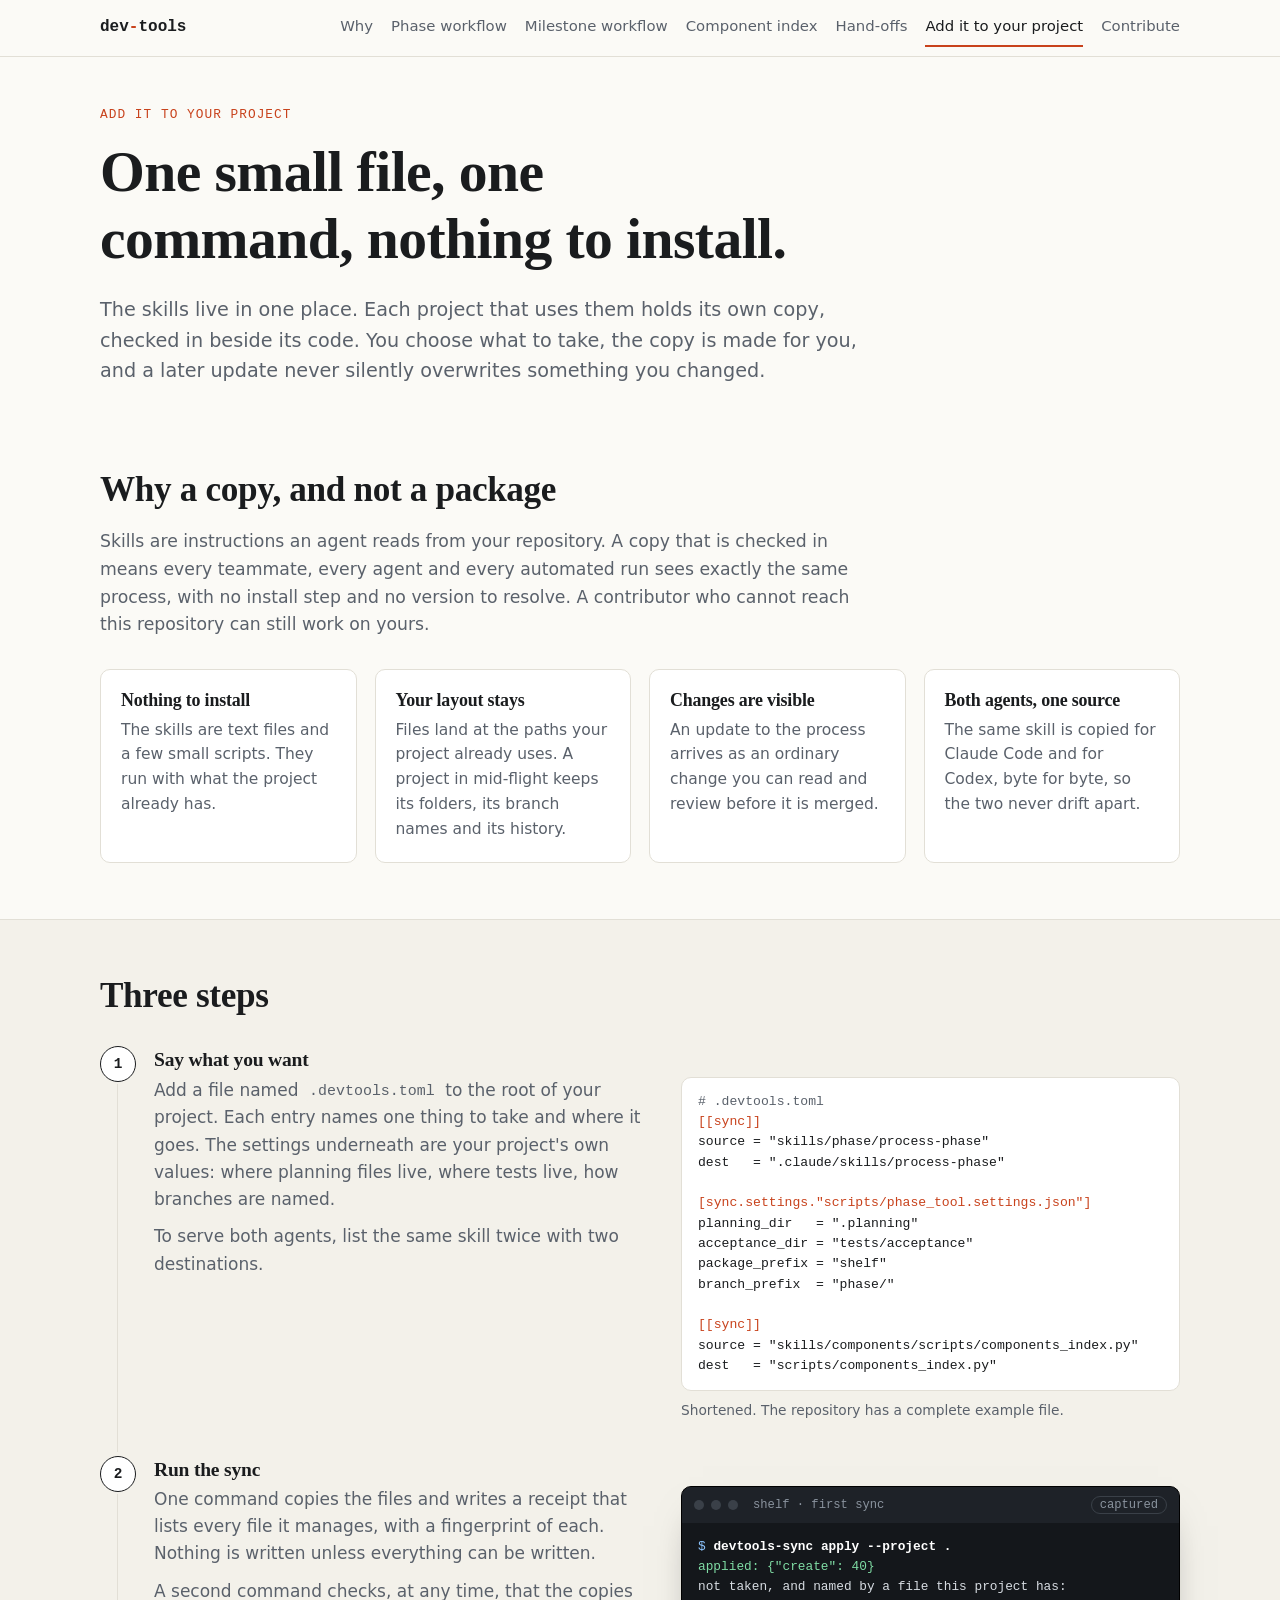
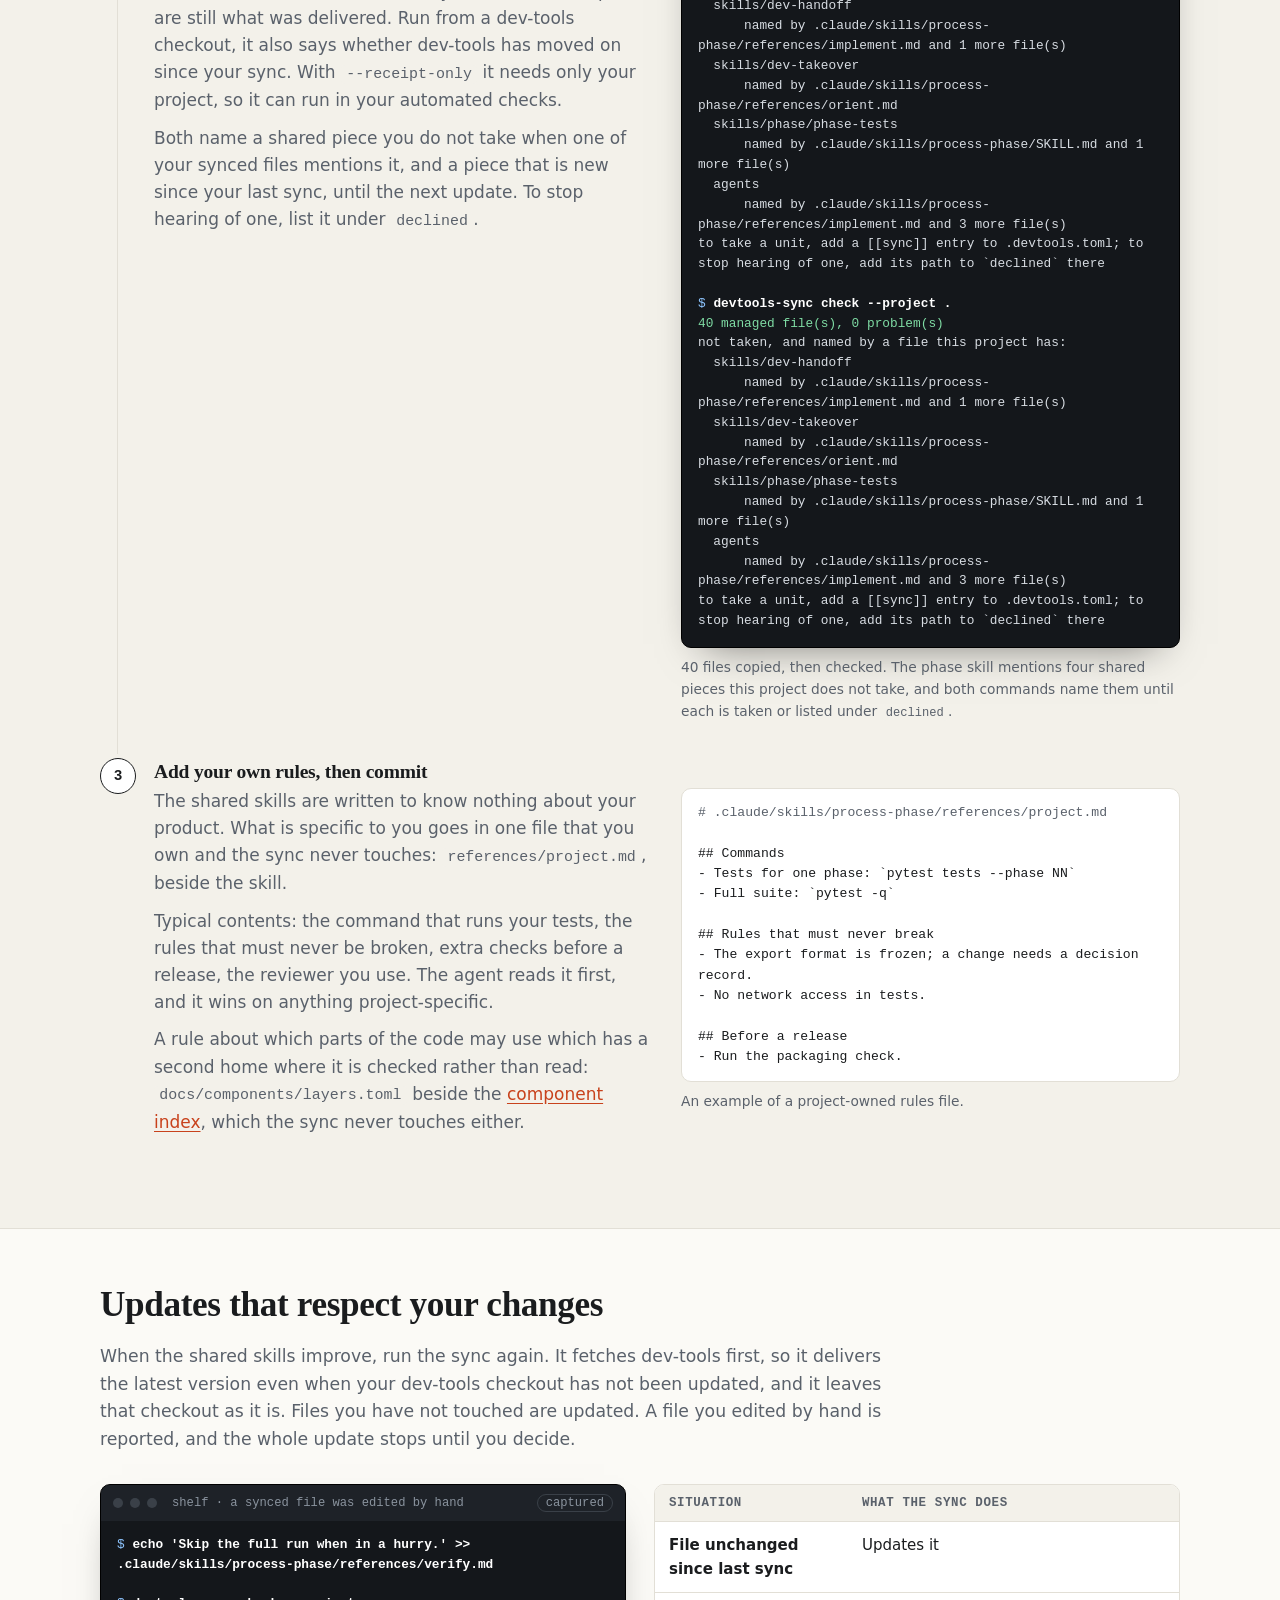
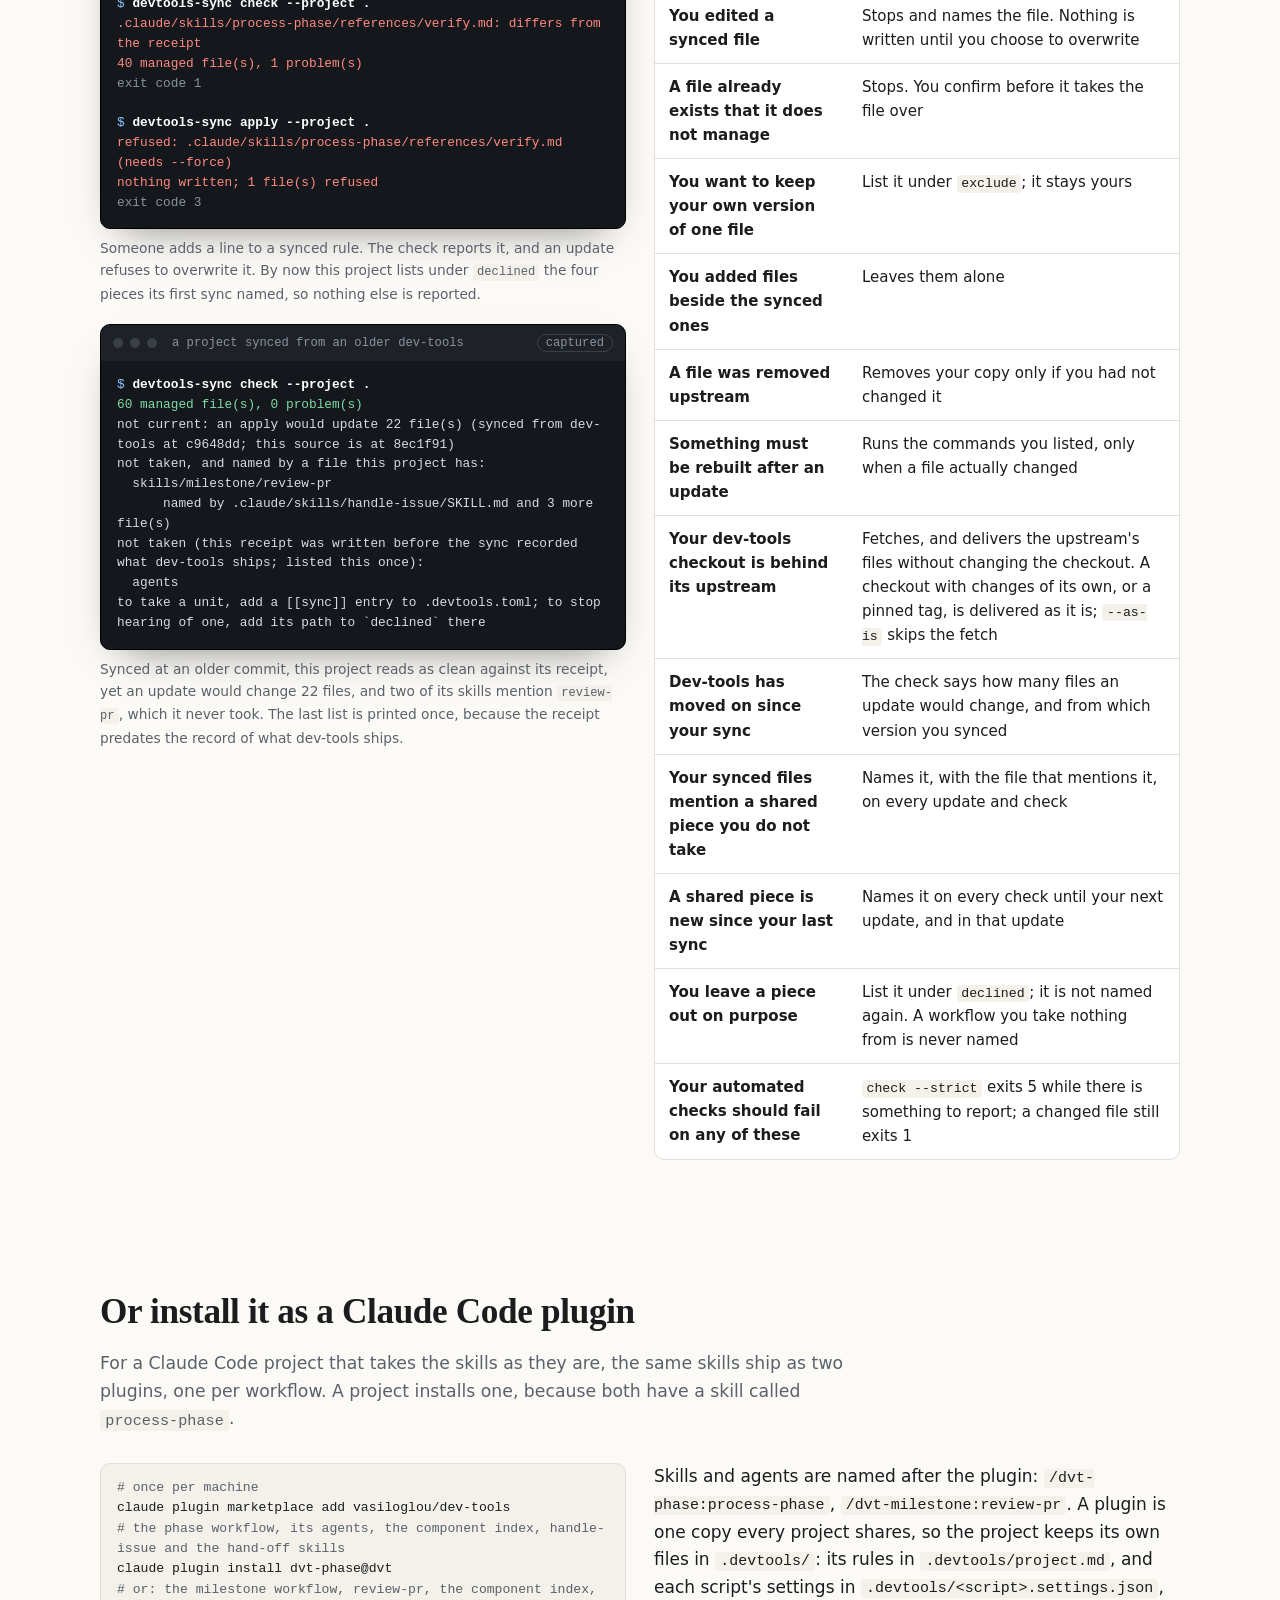
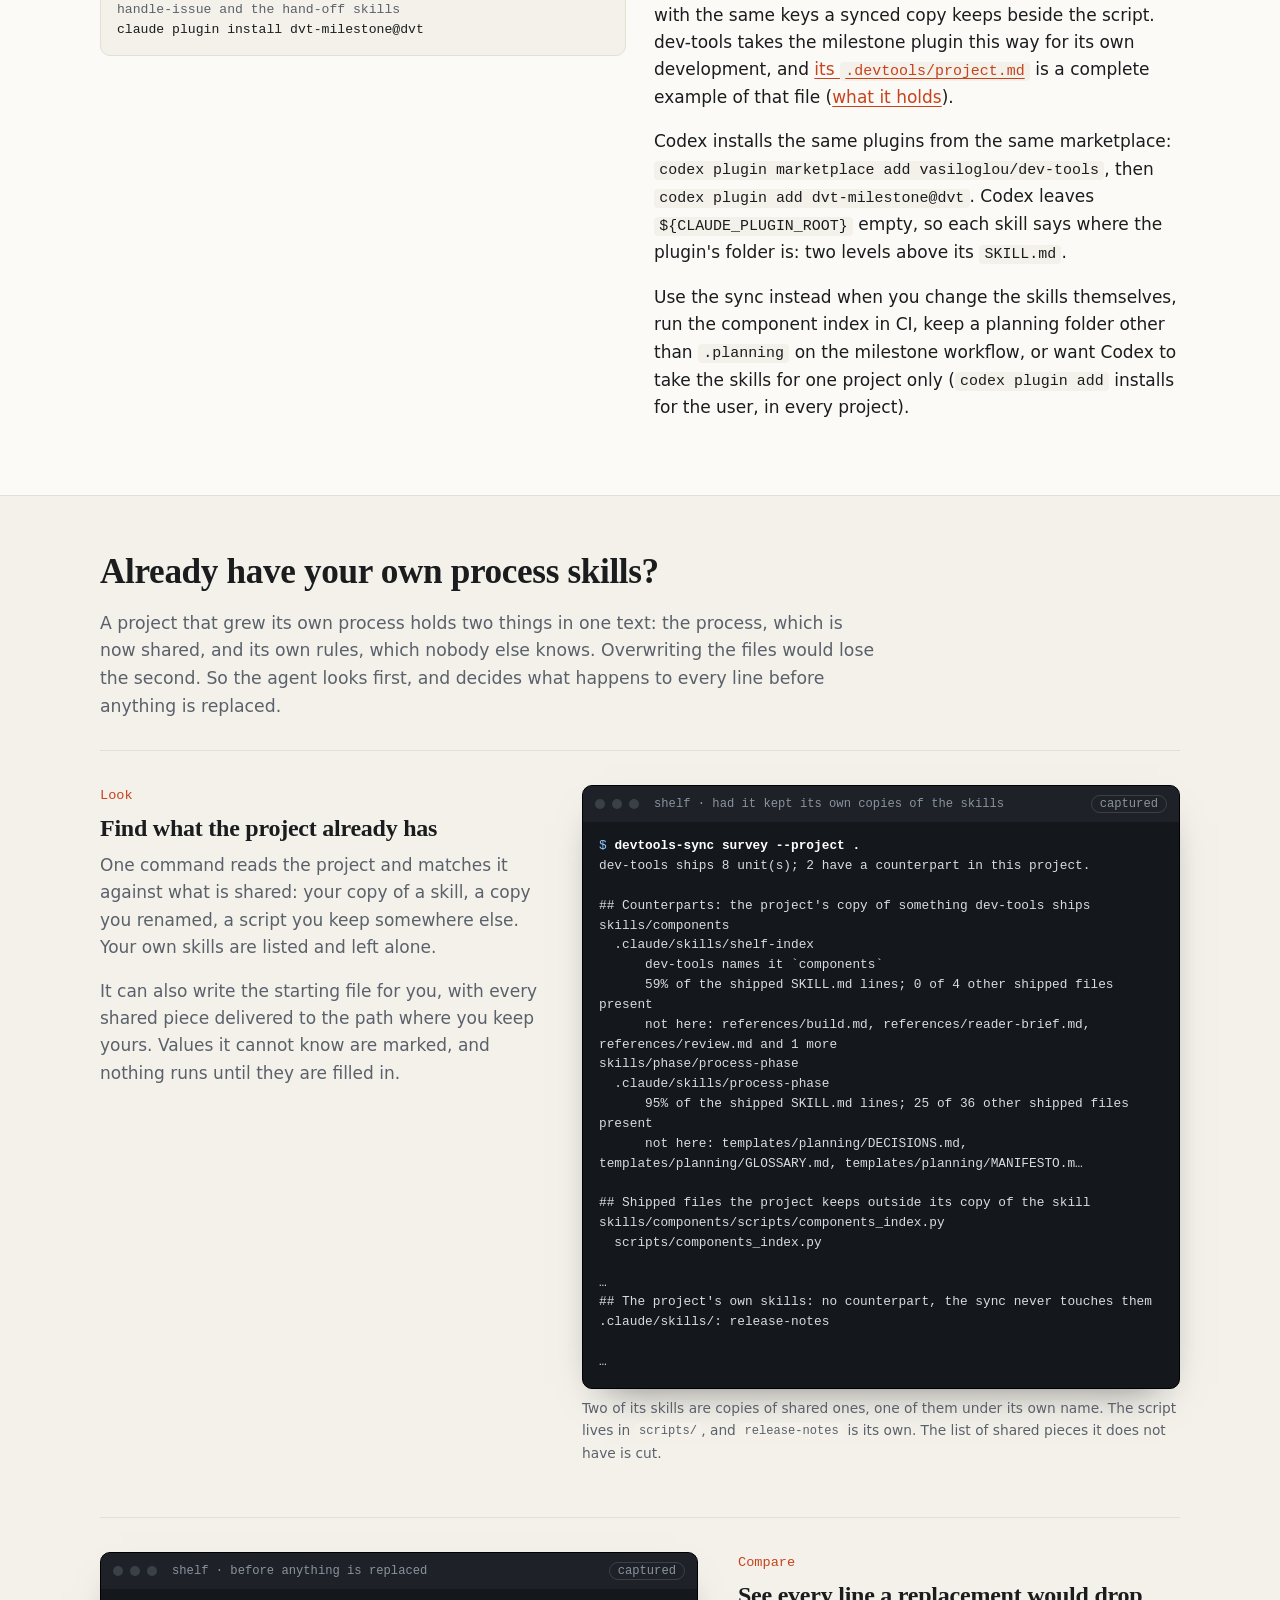
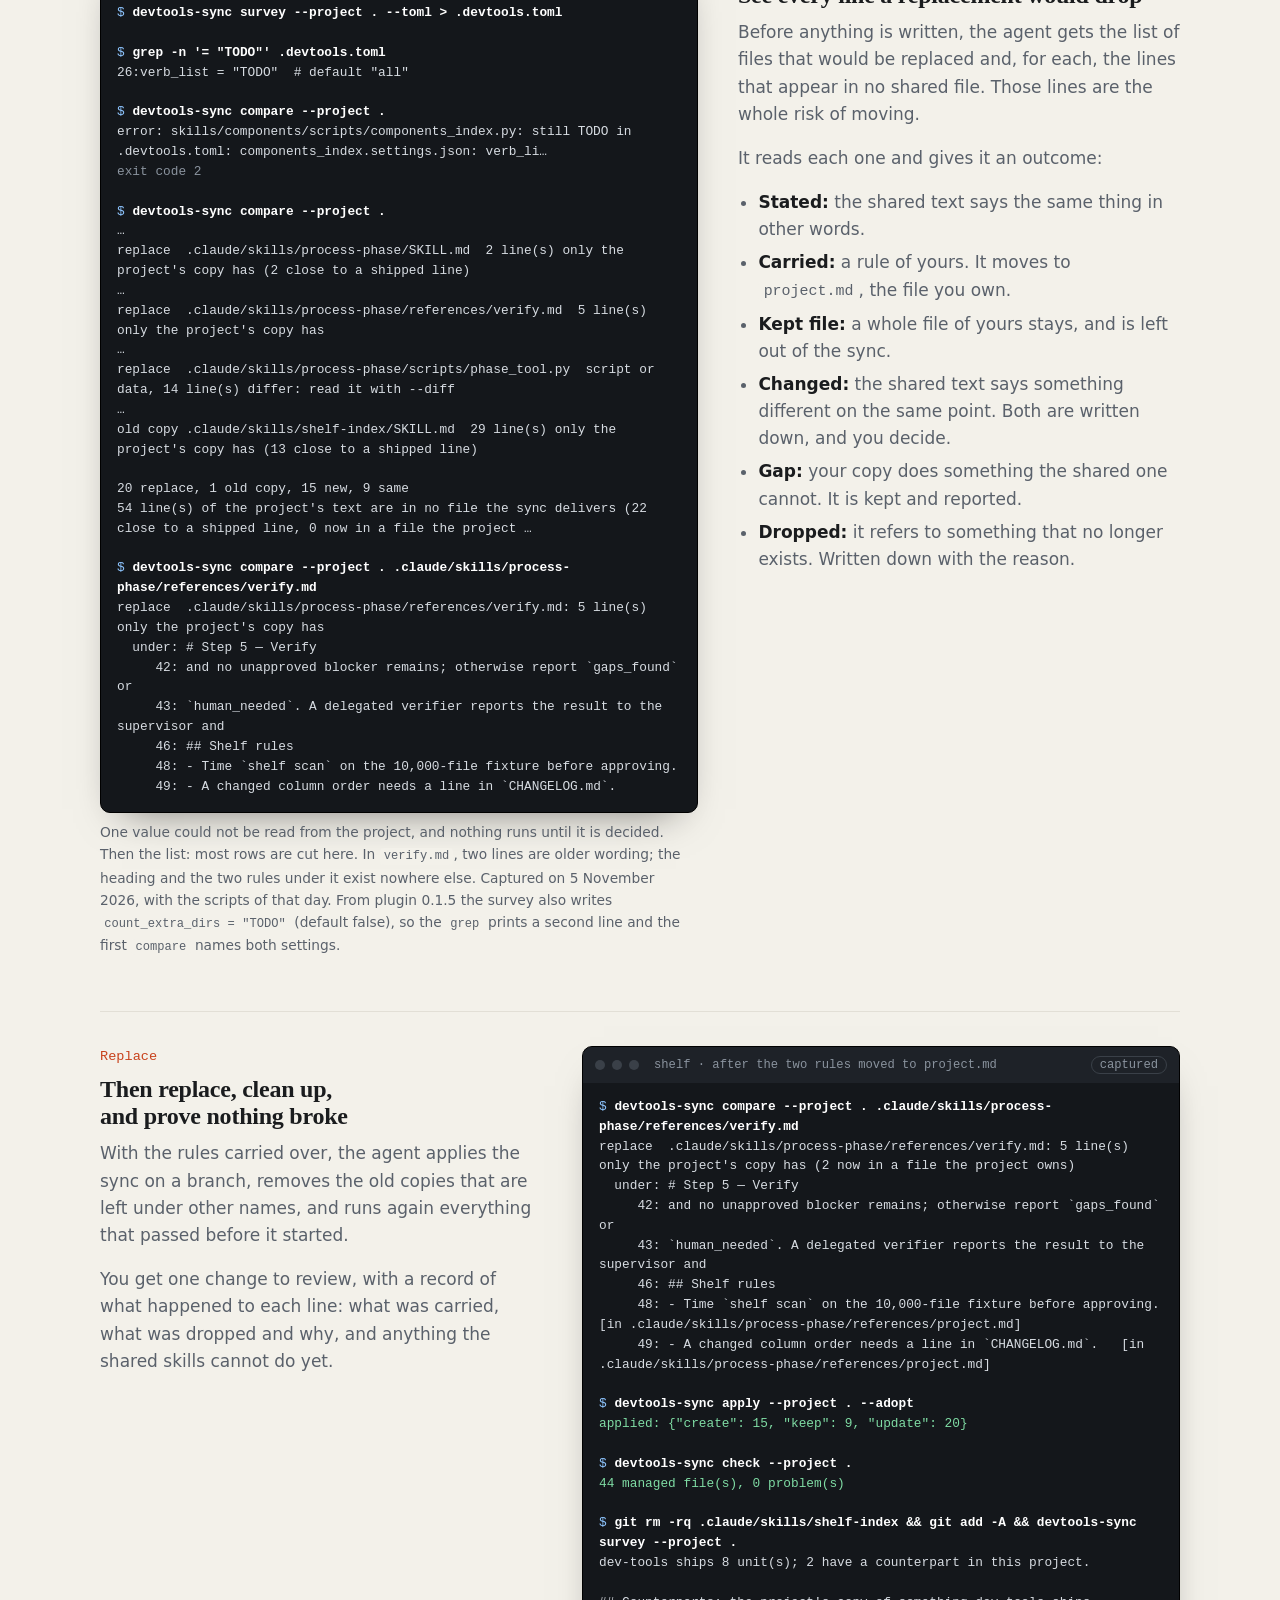
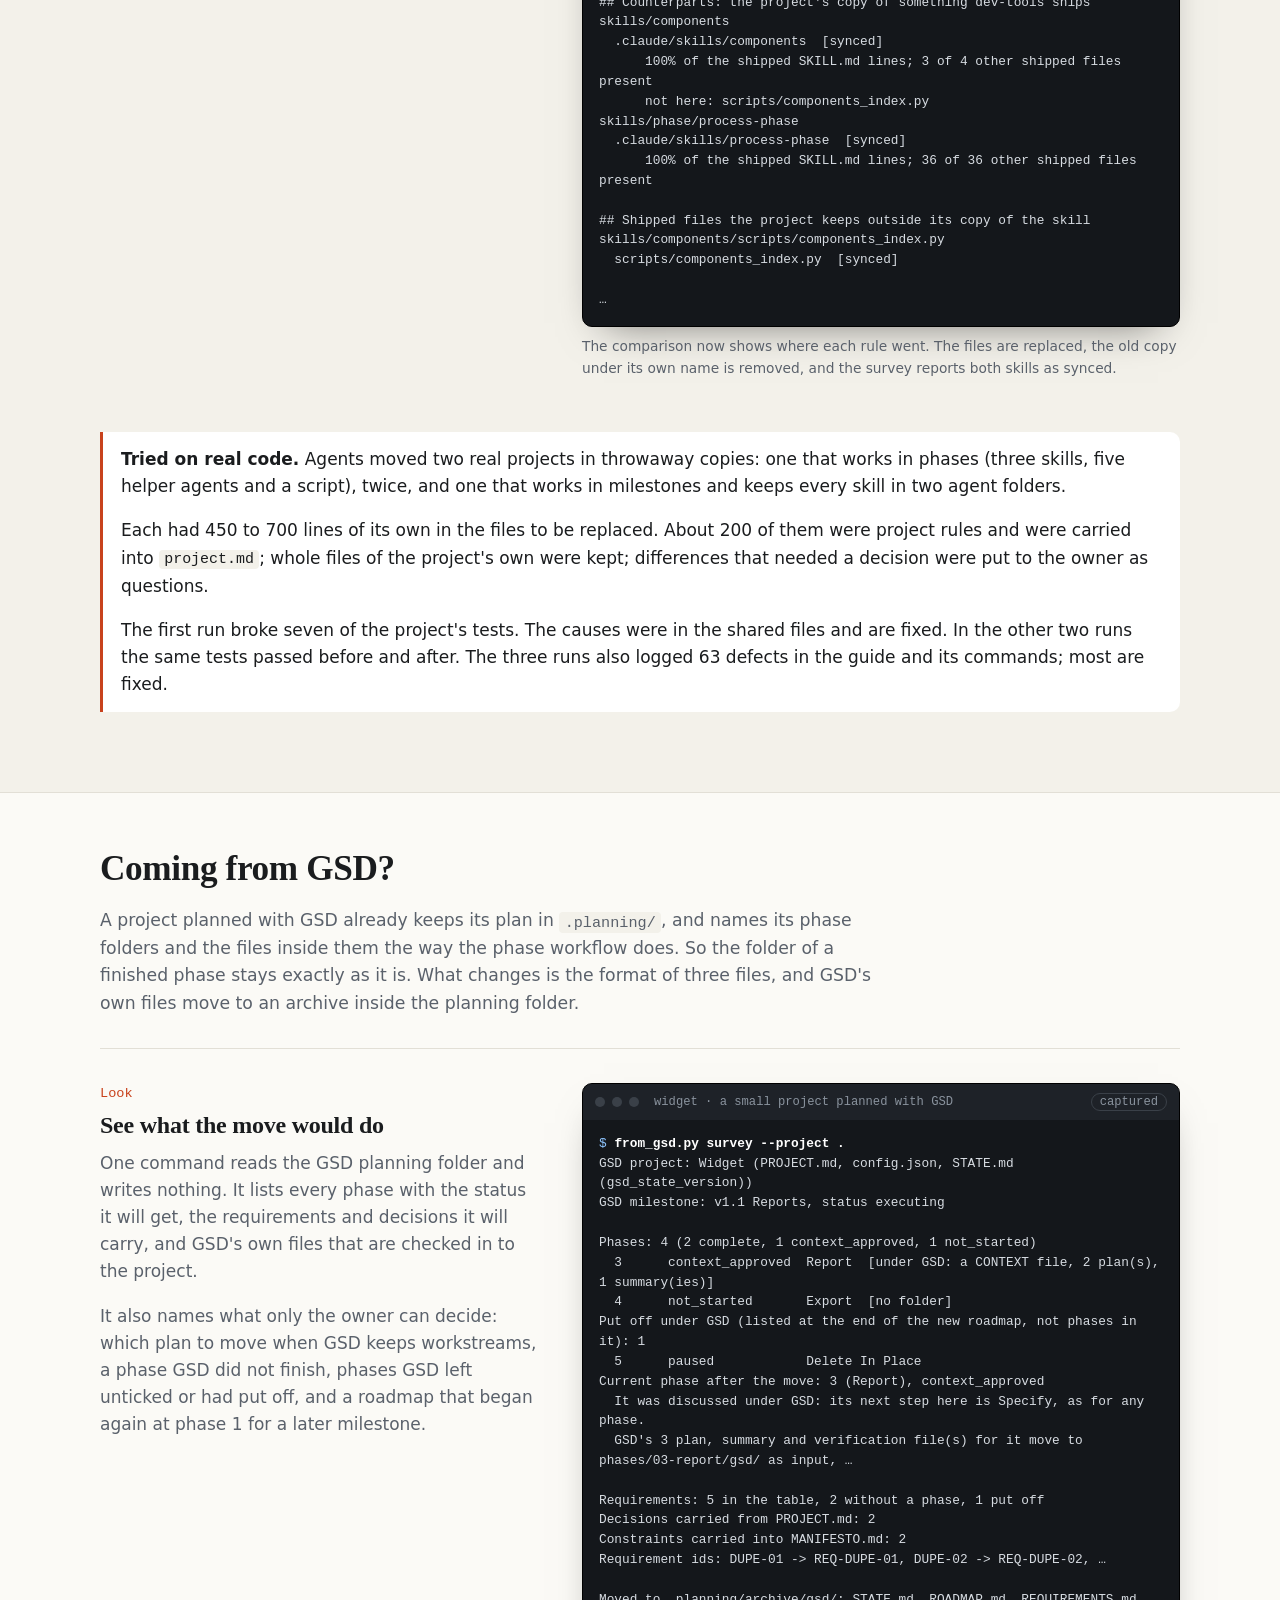
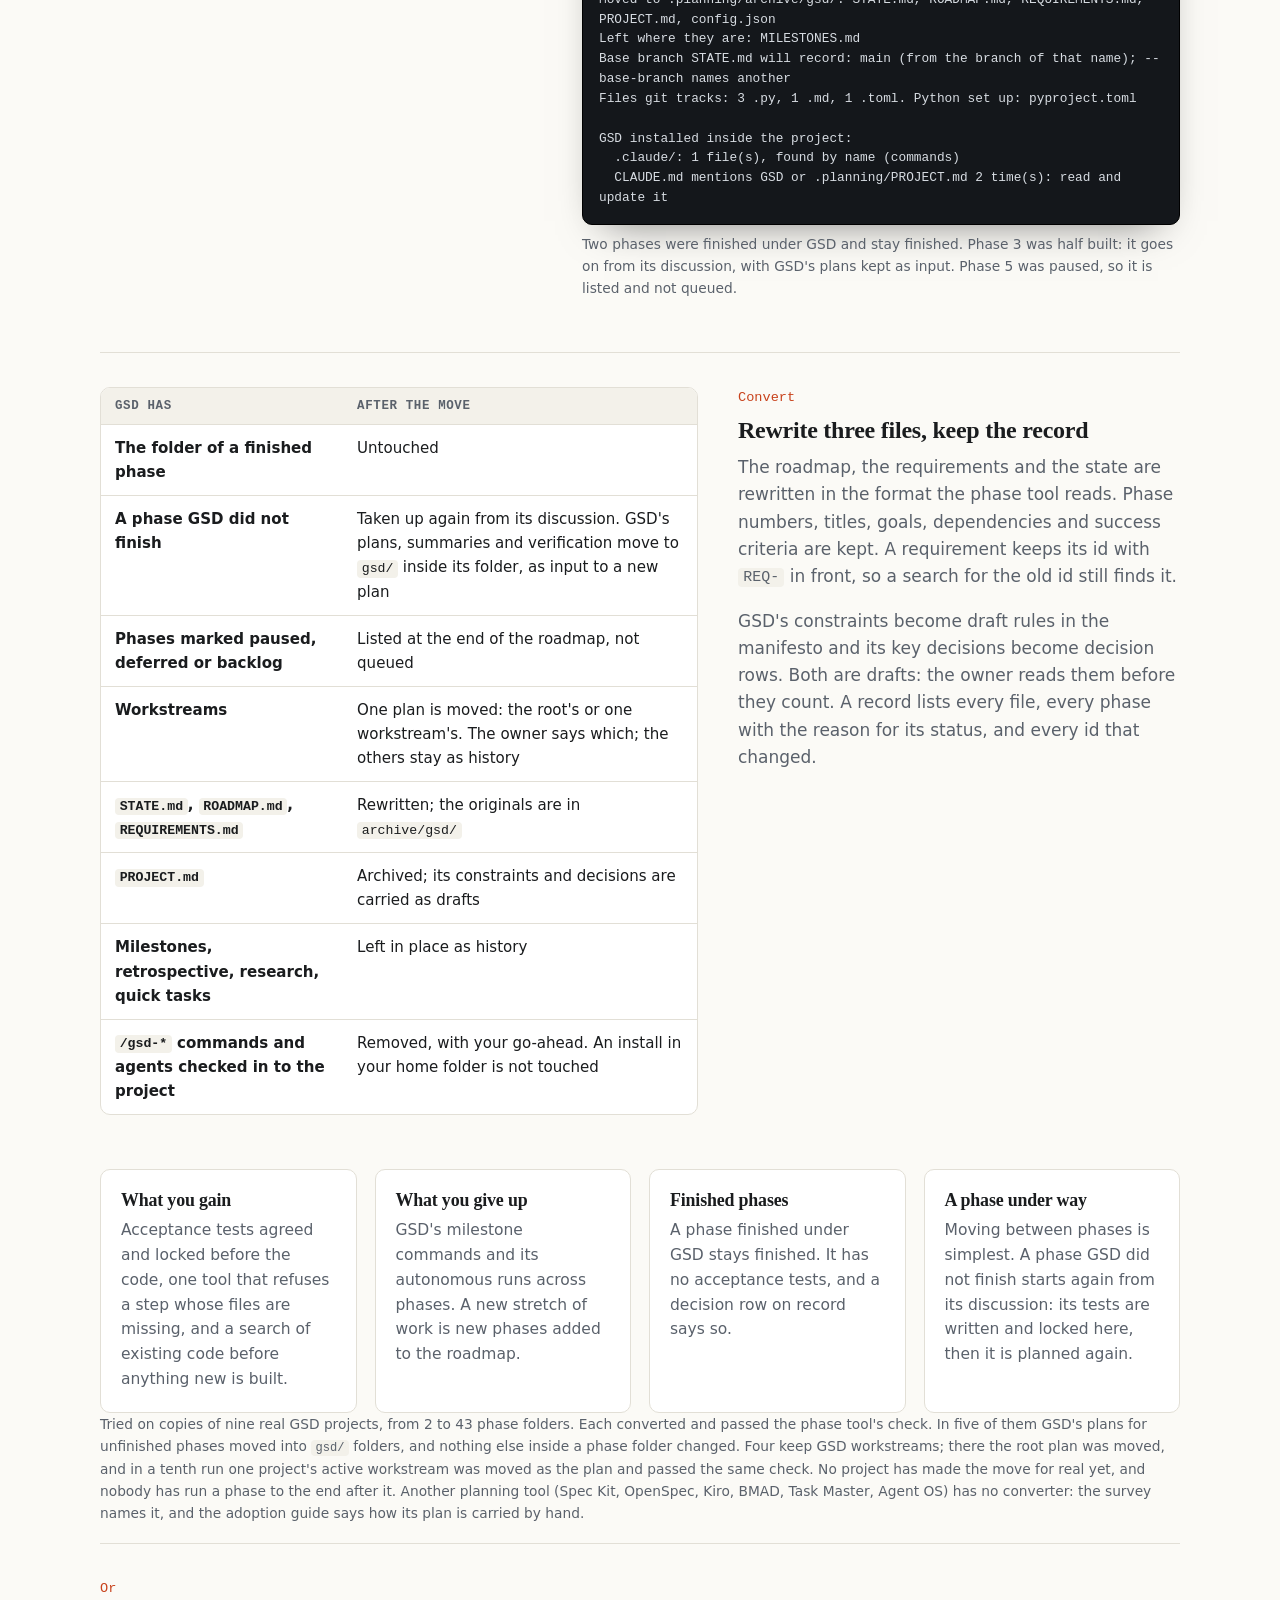
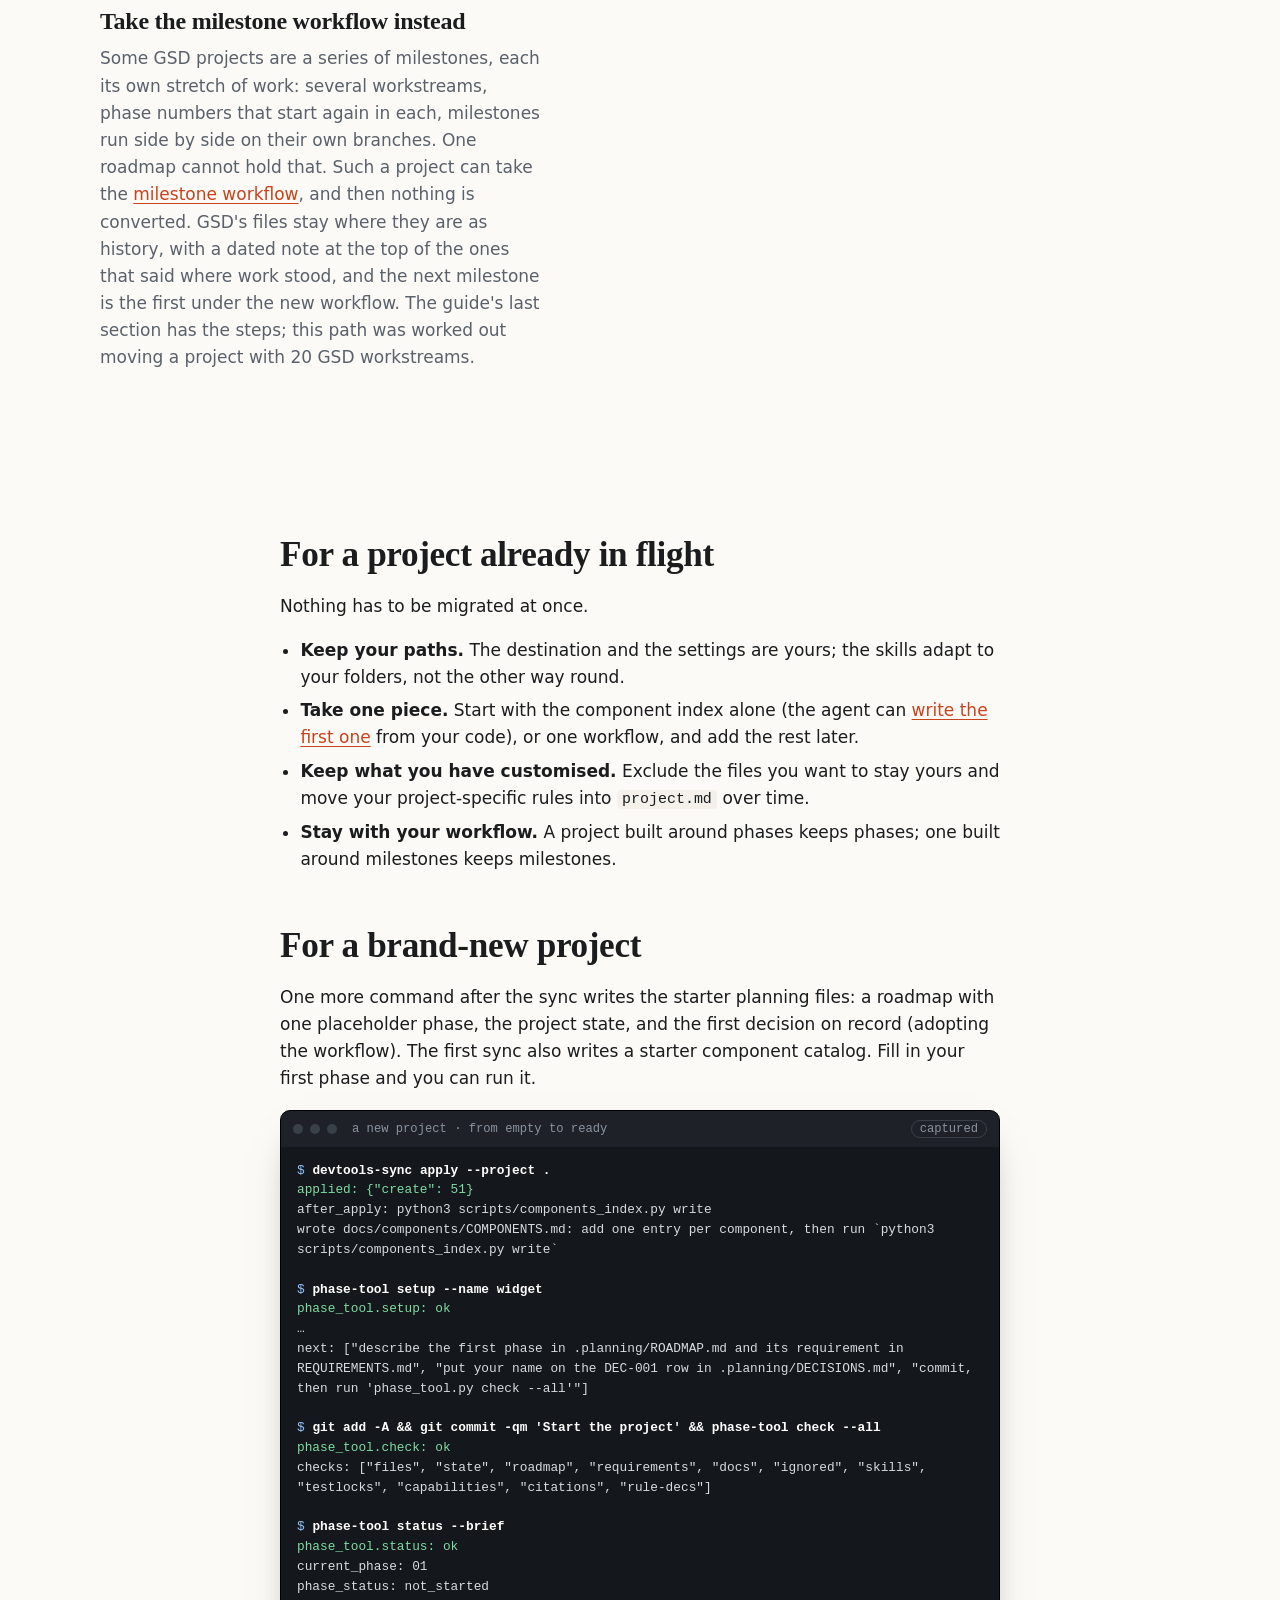
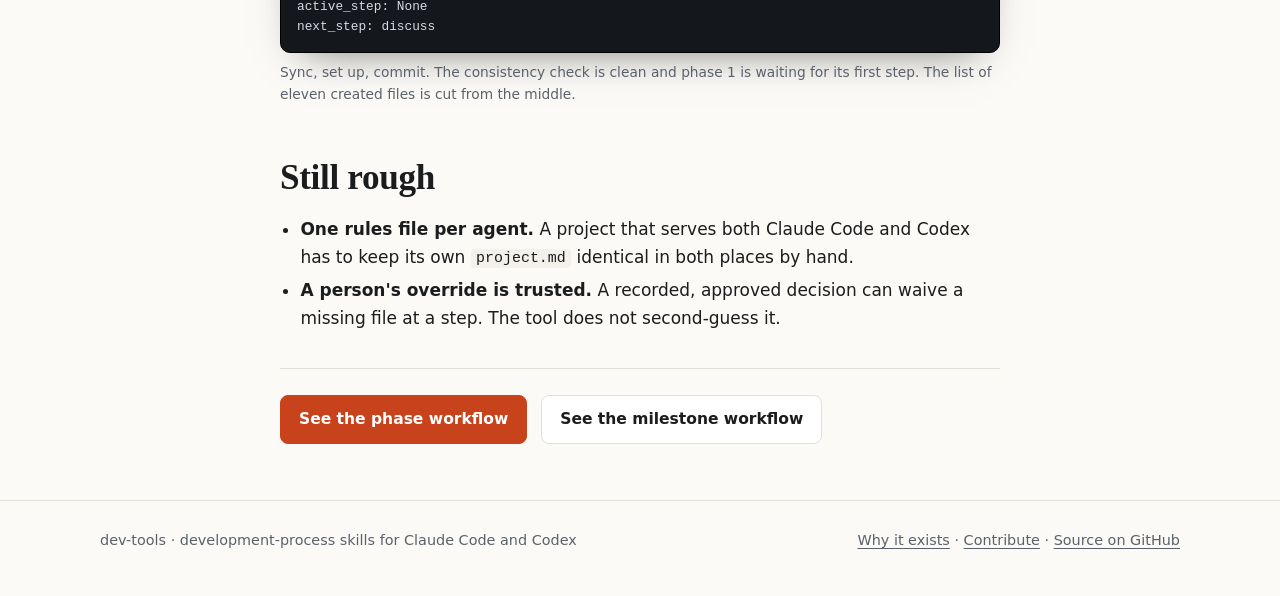
==== commit 0ebf855e: "fix(close): repair what the close review found, and the plan Every key of a [[sync]] entry is checke" ====
--- a/docs/adopt.html
+++ b/docs/adopt.html
@@ -76,7 +76,7 @@
         <div>
           <p>One command copies the files and writes a receipt that lists every file it manages, with a fingerprint of each. Nothing is written unless everything can be written.</p>
           <p>A second command checks, at any time, that the copies are still what was delivered. Run from a dev-tools checkout, it also says whether dev-tools has moved on since your sync. With <code>--receipt-only</code> it needs only your project, so it can run in your automated checks.</p>
-          <p>Both name a shared piece you do not take when one of your synced files mentions it, and once a piece that is new since your last sync. To stop hearing of one, list it under <code>declined</code>.</p>
+          <p>Both name a shared piece you do not take when one of your synced files mentions it, and a piece that is new since your last sync, until the next update. To stop hearing of one, list it under <code>declined</code>.</p>
         </div>
         <div>
 <div class="term"><div class="bar"><i></i><i></i><i></i><b>shelf · first sync</b><em>captured</em></div>
@@ -182,7 +182,7 @@
         <tr><td>Your dev-tools checkout is behind its upstream</td><td>Fetches, and delivers the upstream's files without changing the checkout. A checkout with changes of its own, or a pinned tag, is delivered as it is; <code>--as-is</code> skips the fetch</td></tr>
         <tr><td>Dev-tools has moved on since your sync</td><td>The check says how many files an update would change, and from which version you synced</td></tr>
         <tr><td>Your synced files mention a shared piece you do not take</td><td>Names it, with the file that mentions it, on every update and check</td></tr>
-        <tr><td>A shared piece is new since your last sync</td><td>Names it once, on the next update or check</td></tr>
+        <tr><td>A shared piece is new since your last sync</td><td>Names it on every check until your next update, and in that update</td></tr>
         <tr><td>You leave a piece out on purpose</td><td>List it under <code>declined</code>; it is not named again. A workflow you take nothing from is never named</td></tr>
         <tr><td>Your automated checks should fail on any of these</td><td><code>check --strict</code> exits 5 while there is something to report; a changed file still exits 1</td></tr>
       </table></div>
